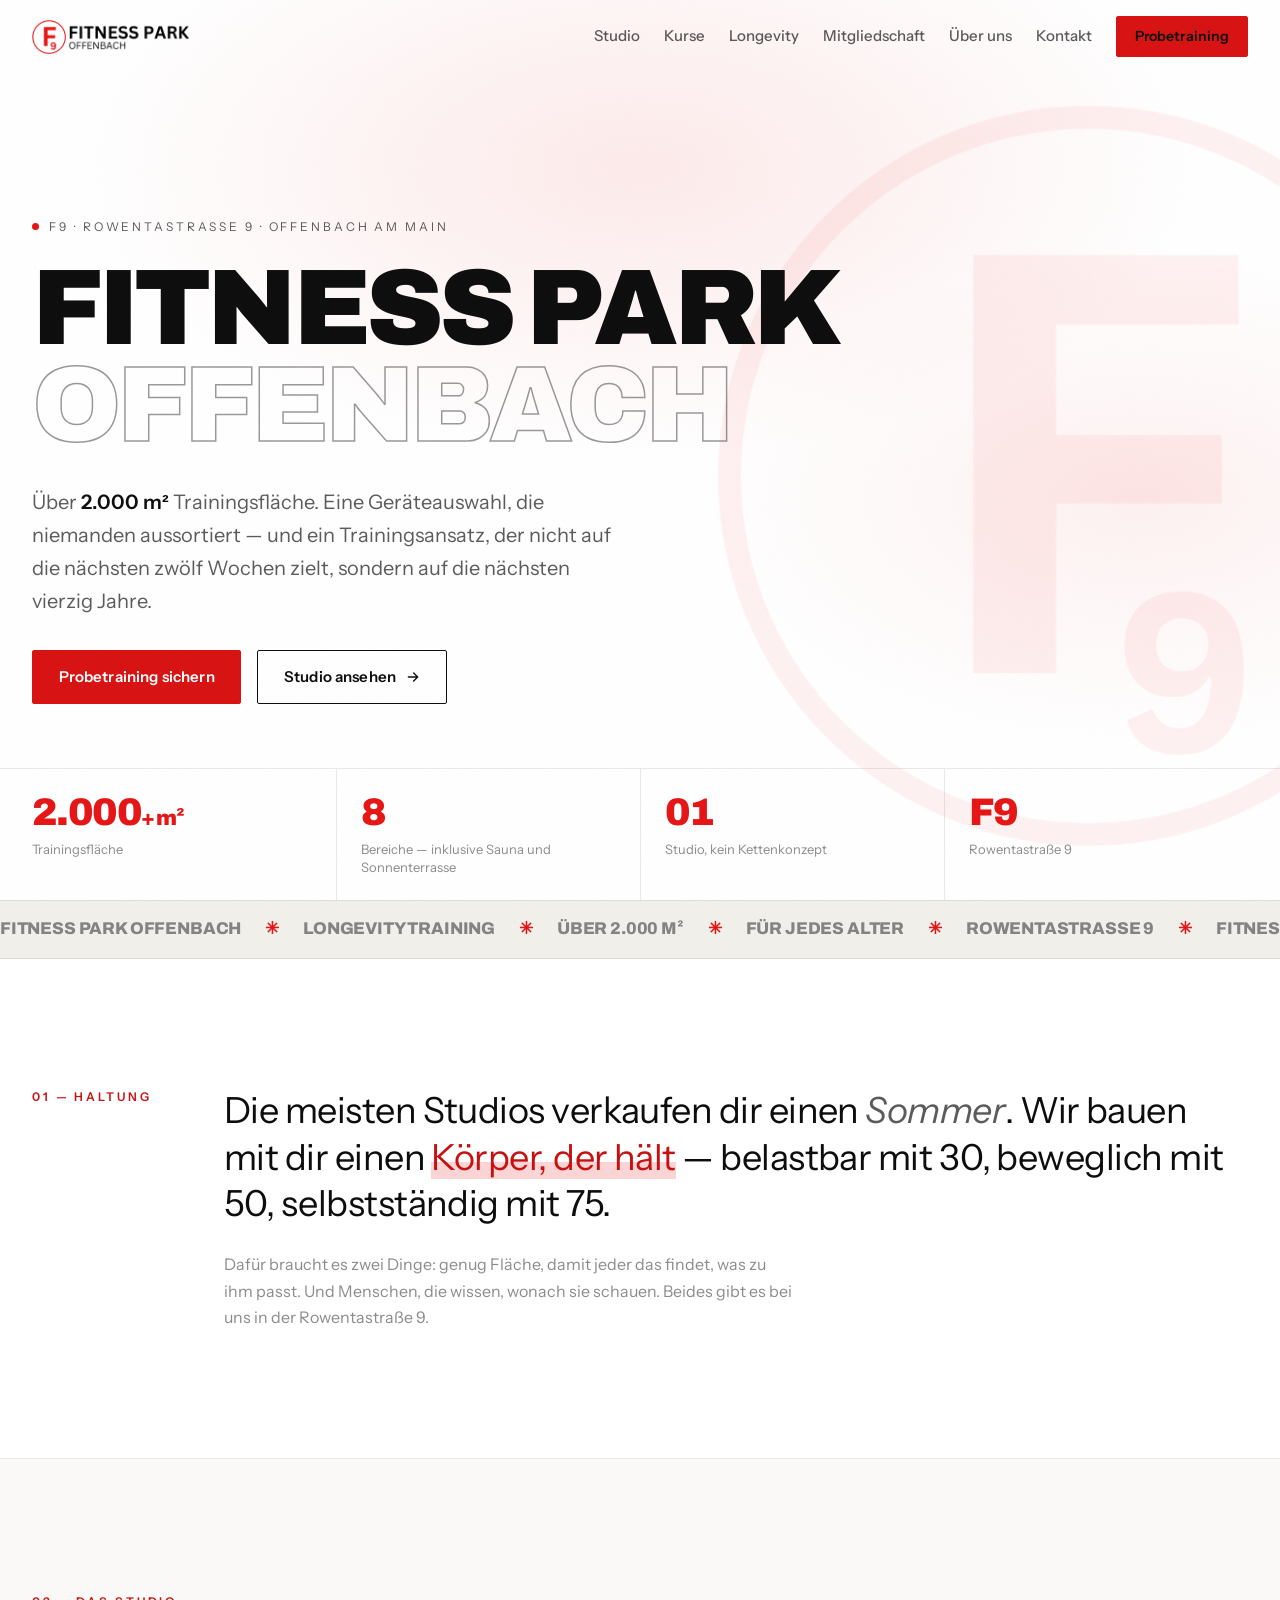
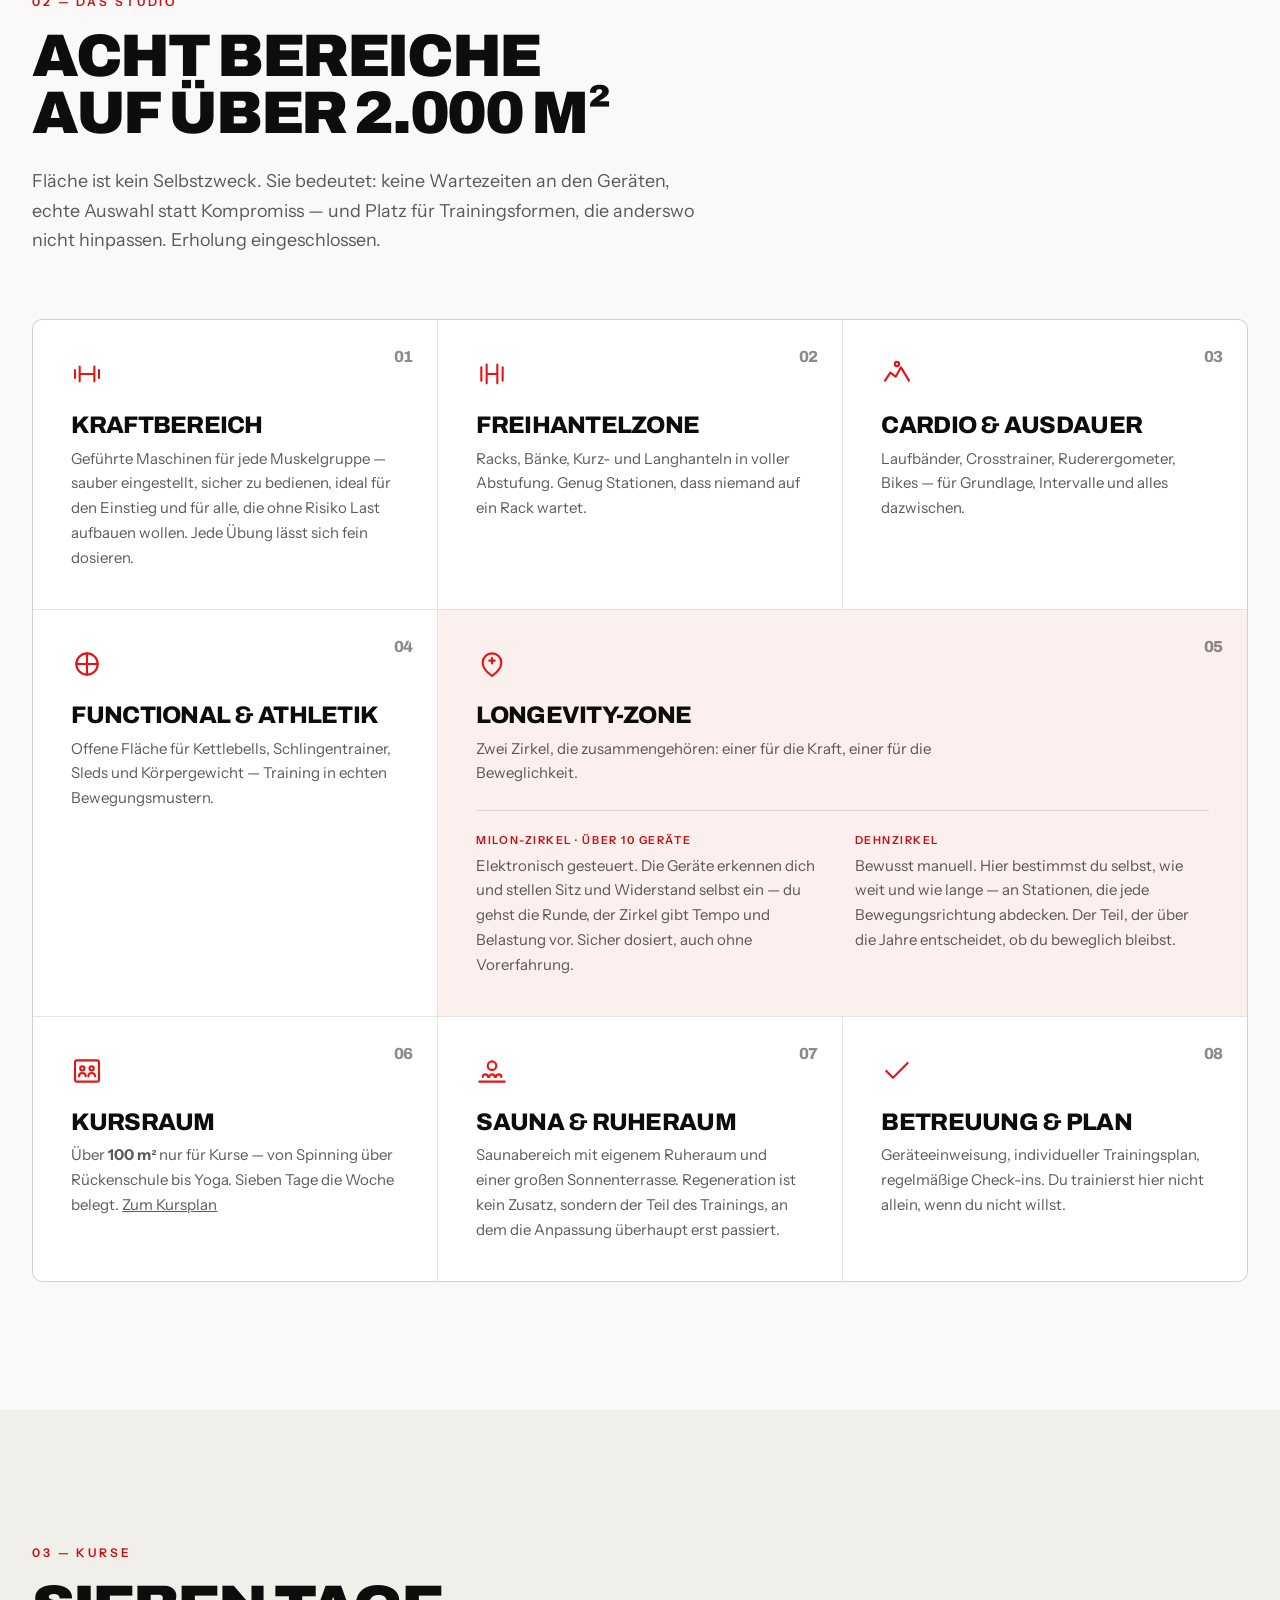
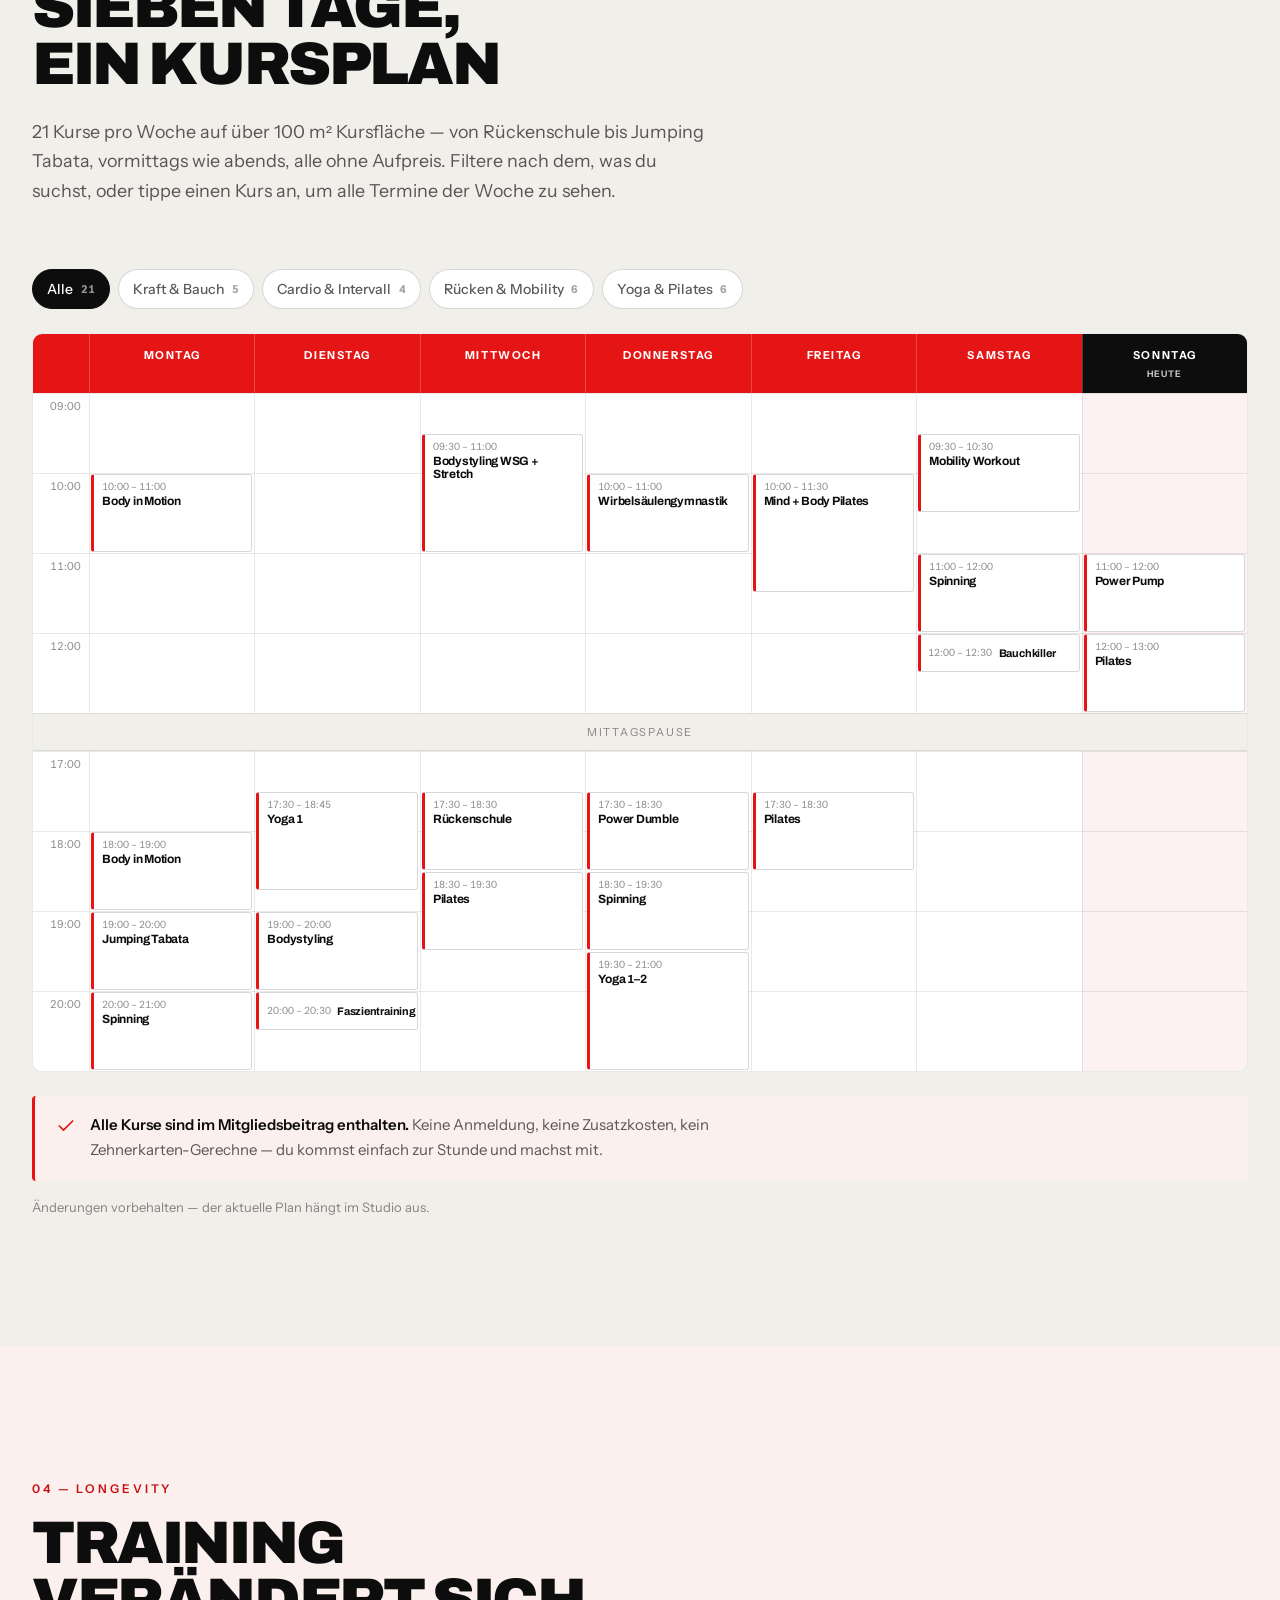
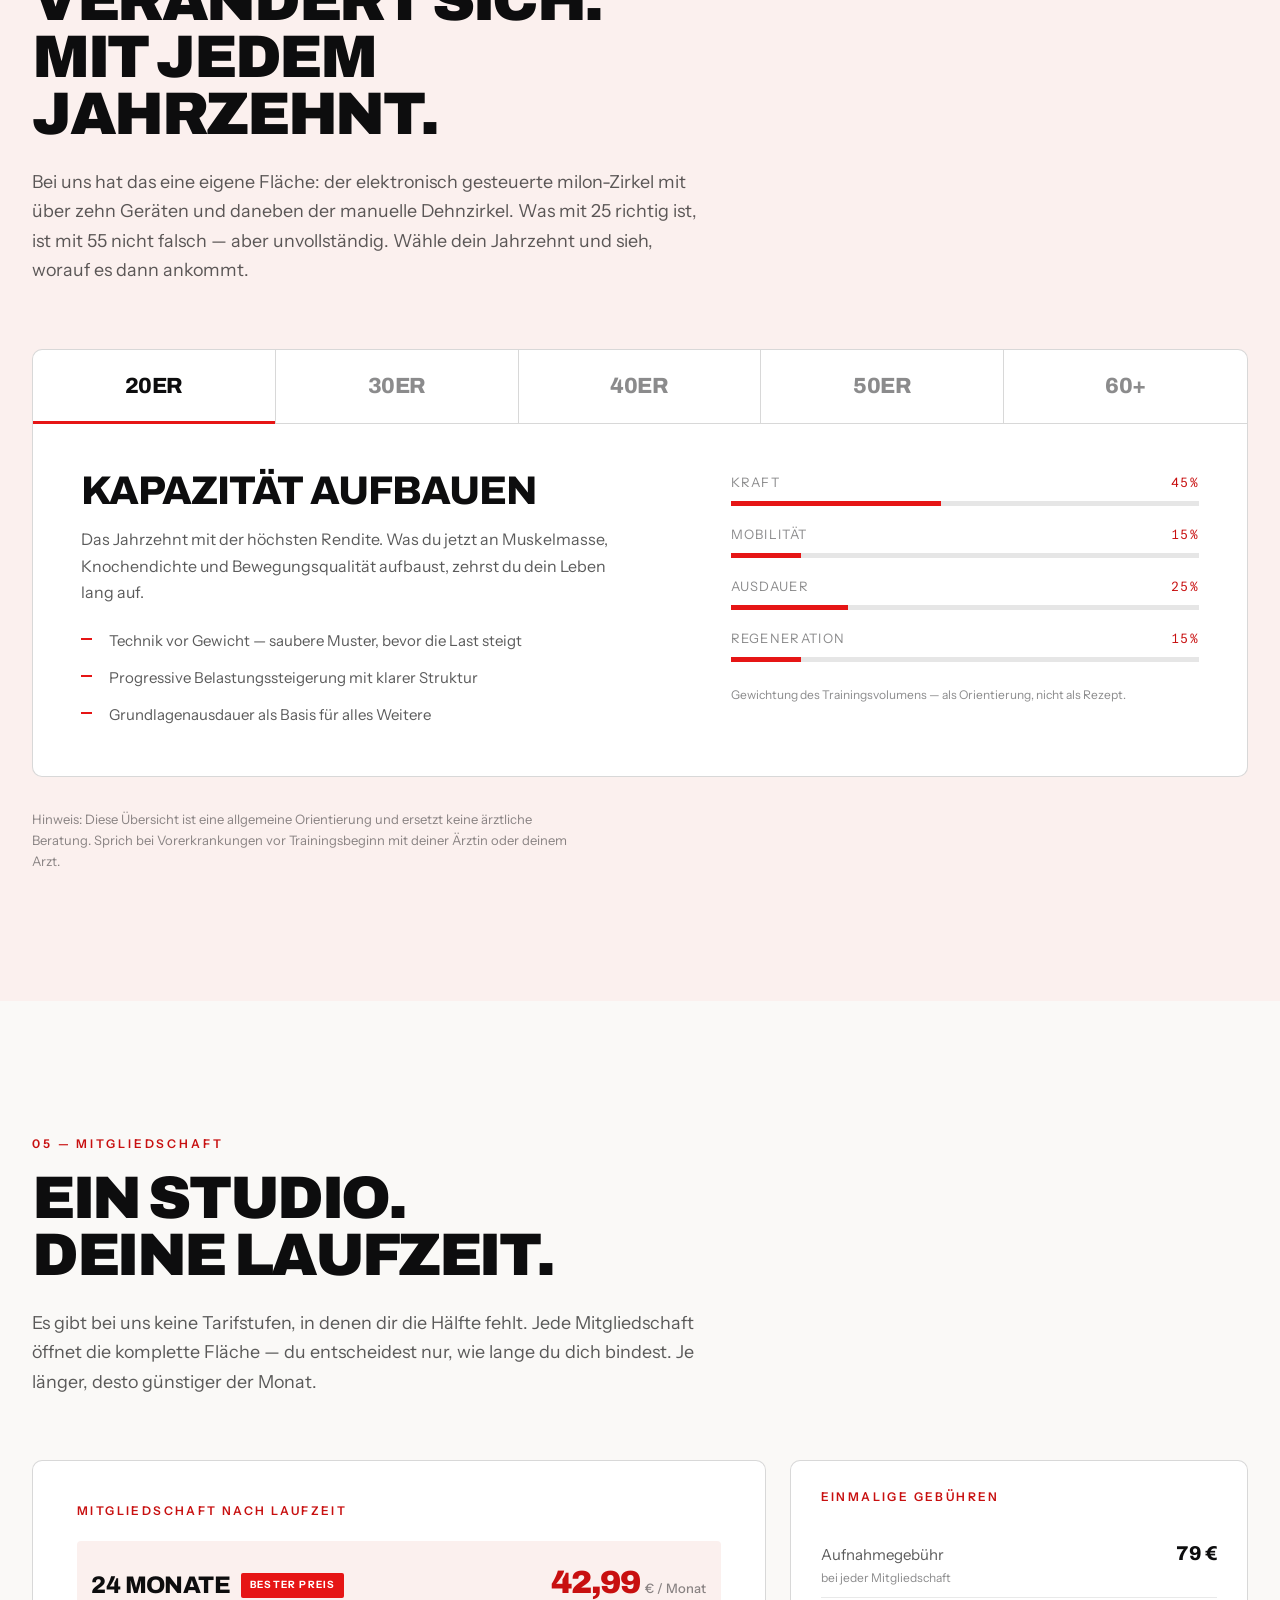
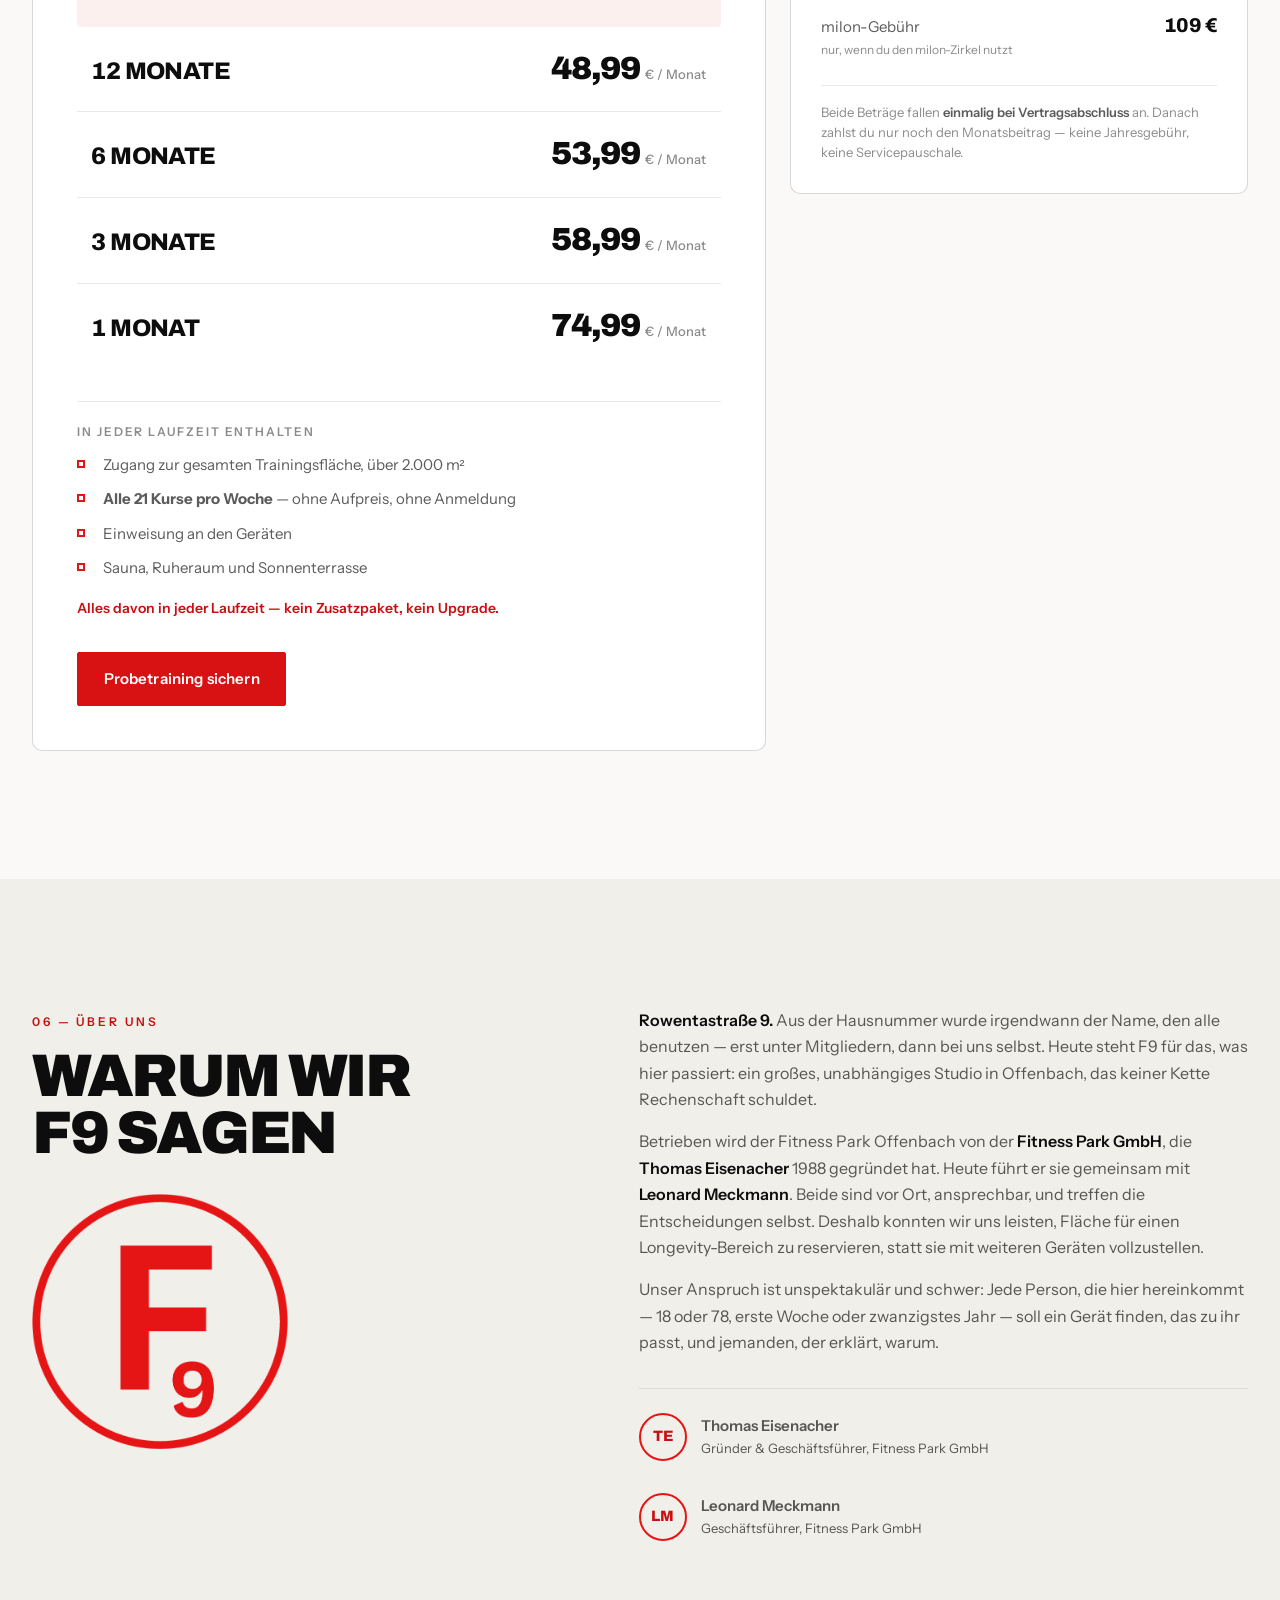
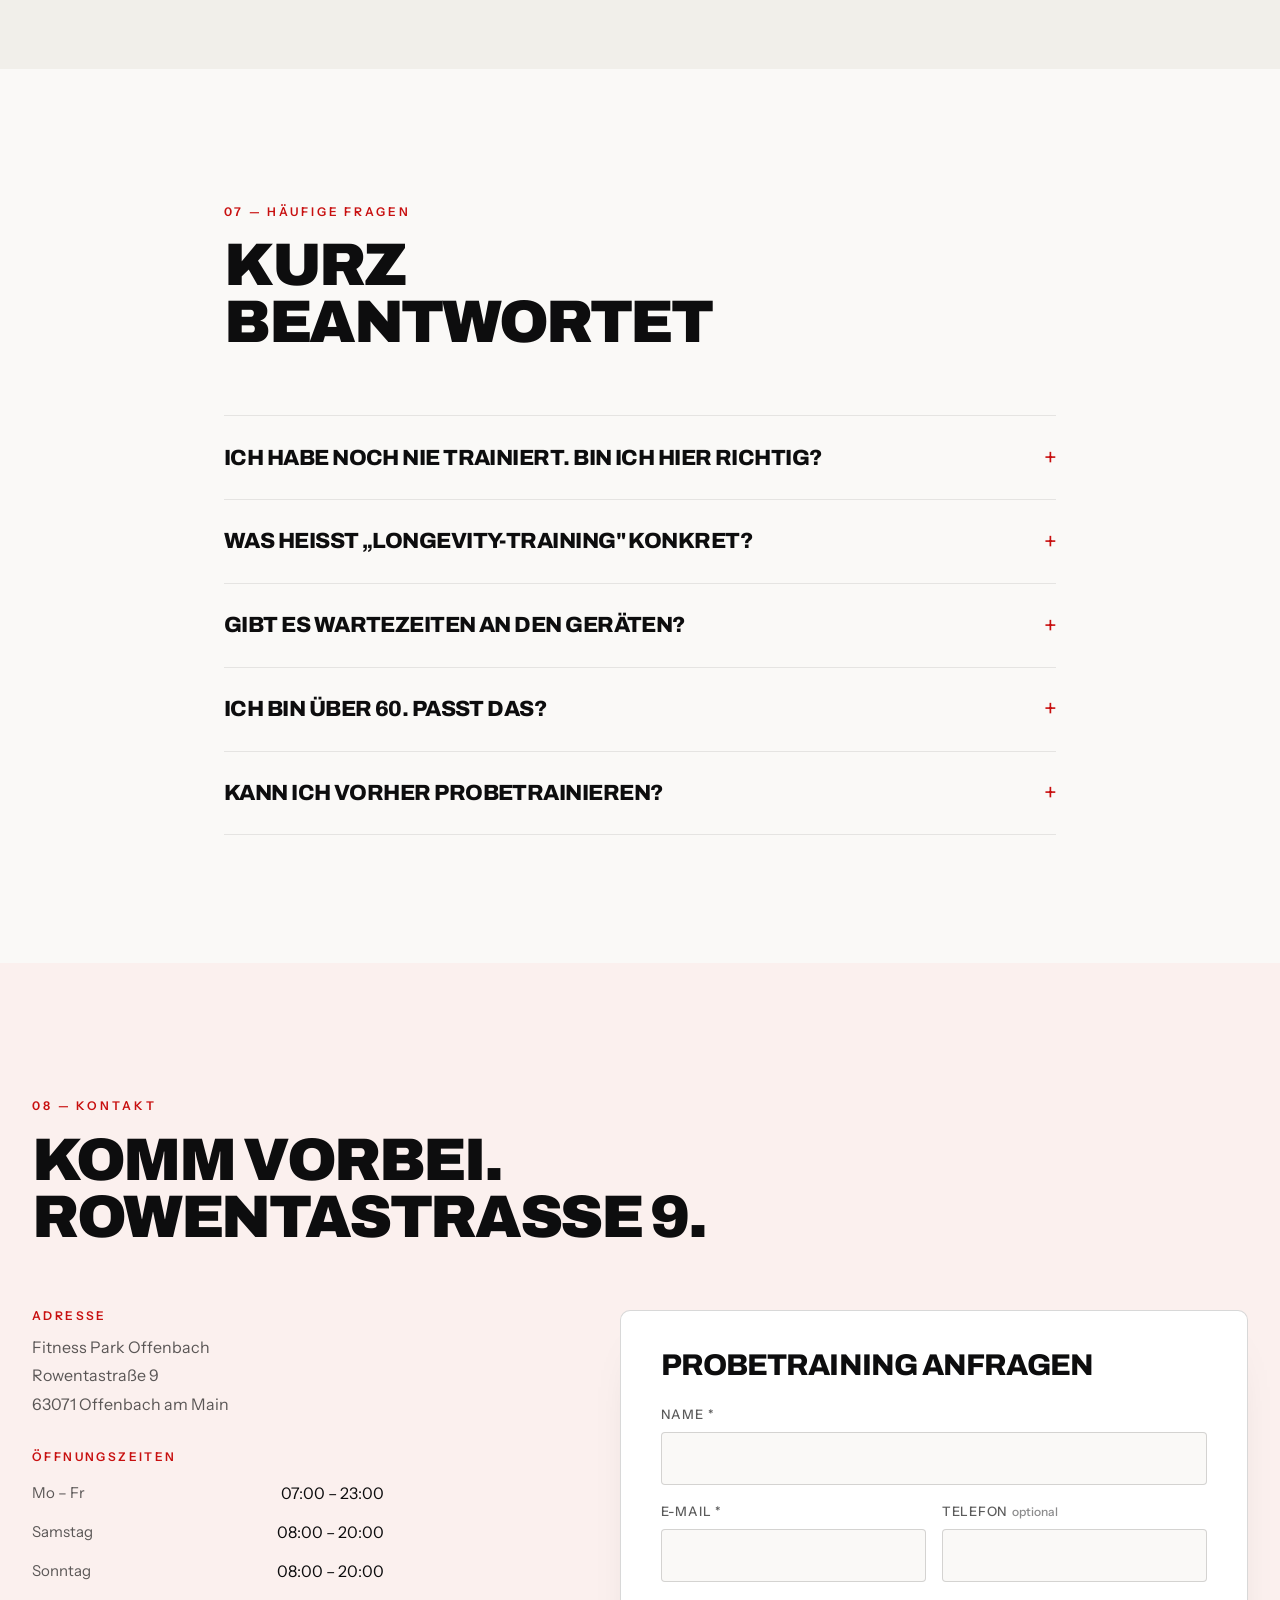
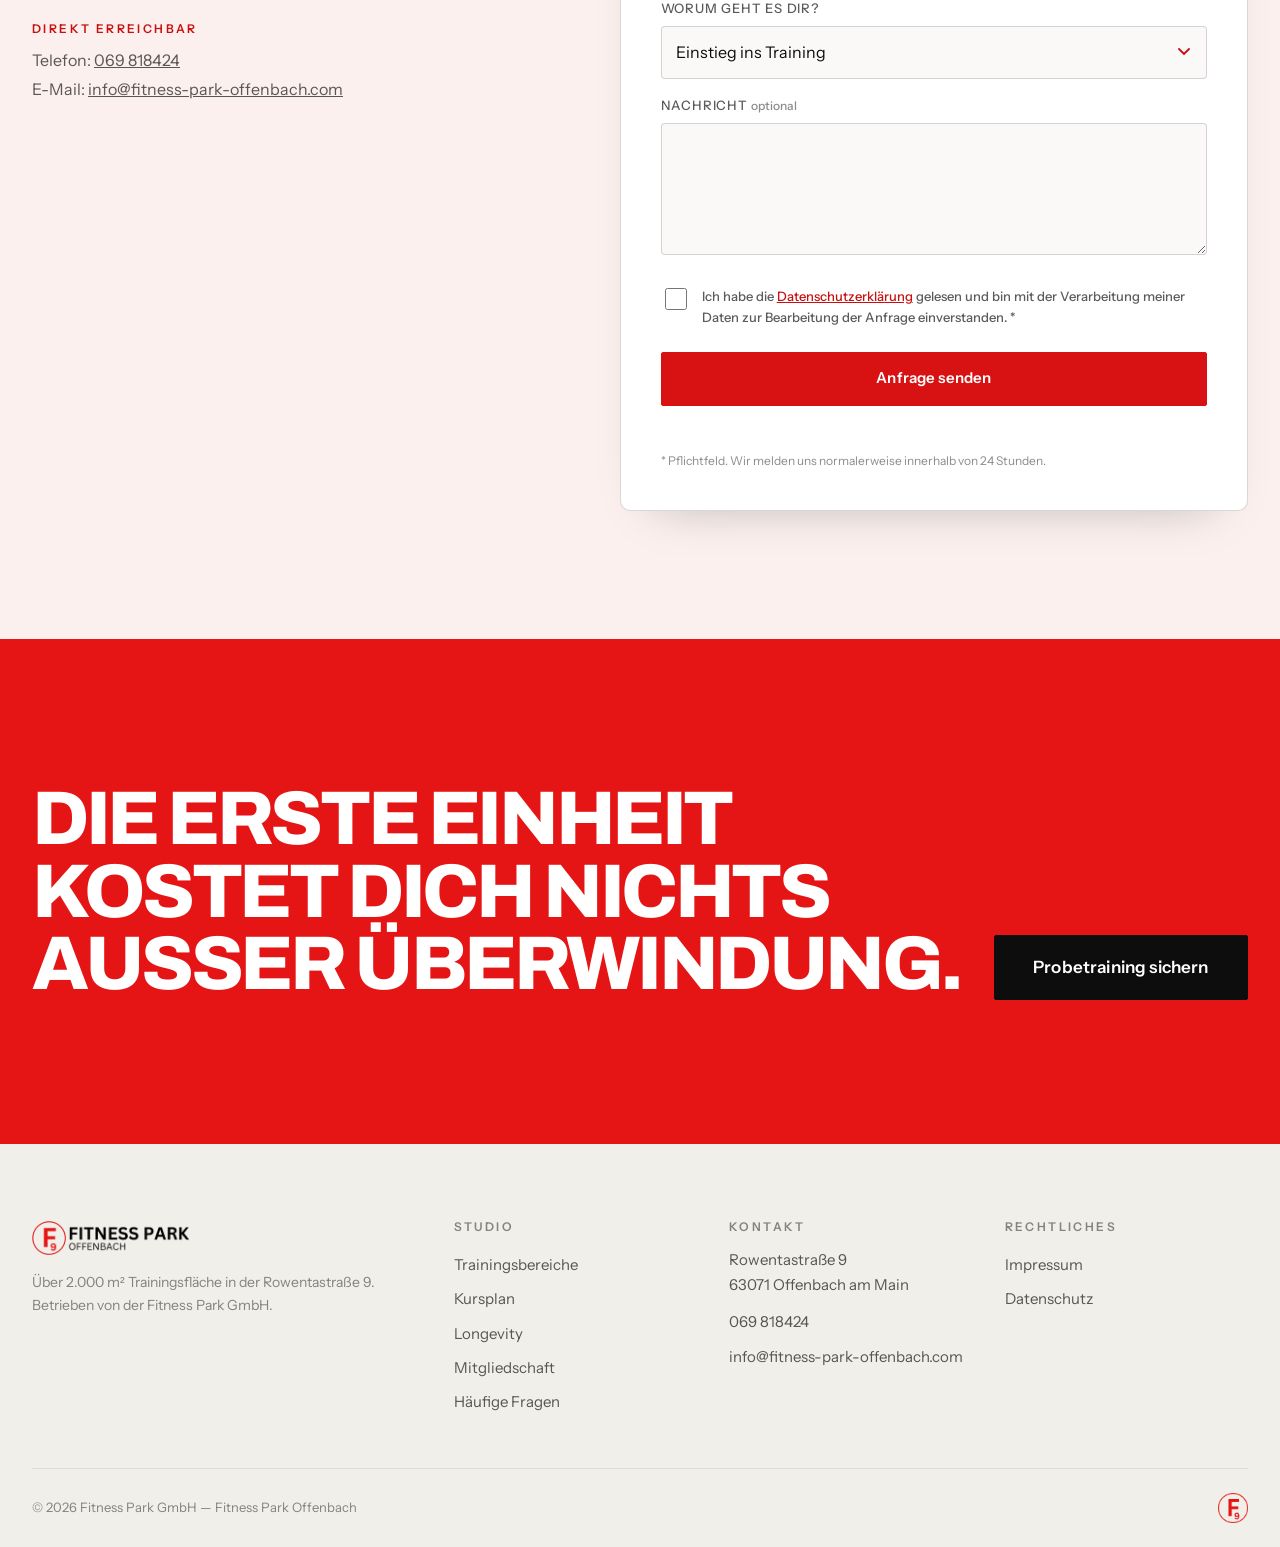
==== index.html @ 99f7d9b1 "Website Fitness Park Offenbach (F9) Statische Seite ohne Build-Schritt: Startseite, Impressum, Daten" ====
<!DOCTYPE html>
<html lang="de">
<head>
<meta charset="utf-8">
<meta name="viewport" content="width=device-width, initial-scale=1">
<title>Fitness Park Offenbach — F9 | Über 2.000 m² Trainingsfläche</title>
<meta name="description" content="Fitness Park Offenbach (F9) in der Rowentastraße 9: über 2.000 m² Trainingsfläche, riesige Geräteauswahl für jedes Alter und jedes Level. Fokus auf nachhaltiges Longevity-Training.">
<meta name="theme-color" content="#FAF9F7">

<meta property="og:type" content="website">
<meta property="og:locale" content="de_DE">
<meta property="og:title" content="Fitness Park Offenbach — F9">
<meta property="og:description" content="Über 2.000 m² Trainingsfläche in der Rowentastraße 9. Training, das dich die nächsten 40 Jahre trägt.">
<meta property="og:site_name" content="Fitness Park Offenbach">

<link rel="icon" type="image/png" sizes="32x32" href="assets/img/favicon-32.png">
<link rel="icon" type="image/png" sizes="512x512" href="assets/img/favicon-512.png">
<link rel="apple-touch-icon" href="assets/img/favicon-180.png">

<link rel="preconnect" href="https://fonts.googleapis.com">
<link rel="preconnect" href="https://fonts.gstatic.com" crossorigin>
<link href="https://fonts.googleapis.com/css2?family=Archivo:wght@500;600;700;800;900&family=Instrument+Sans:ital,wght@0,400;0,500;0,600;0,700;1,400&display=swap" rel="stylesheet">
<link rel="stylesheet" href="assets/css/styles.css">

<script type="application/ld+json">
{
  "@context": "https://schema.org",
  "@type": "ExerciseGym",
  "name": "Fitness Park Offenbach",
  "alternateName": "F9",
  "description": "Fitnessstudio mit über 2.000 m² Trainingsfläche in Offenbach. Riesige Geräteauswahl für jedes Alter und jedes Level, mit Fokus auf nachhaltiges Longevity-Training.",
  "address": {
    "@type": "PostalAddress",
    "streetAddress": "Rowentastraße 9",
    "postalCode": "63071",
    "addressLocality": "Offenbach am Main",
    "addressCountry": "DE"
  },
  "telephone": "+49 69 818424",
  "email": "info@fitness-park-offenbach.com",
  "openingHoursSpecification": [
    {
      "@type": "OpeningHoursSpecification",
      "dayOfWeek": ["Monday","Tuesday","Wednesday","Thursday","Friday"],
      "opens": "07:00",
      "closes": "23:00"
    },
    {
      "@type": "OpeningHoursSpecification",
      "dayOfWeek": ["Saturday","Sunday"],
      "opens": "08:00",
      "closes": "20:00"
    }
  ],
  "parentOrganization": {
    "@type": "Organization",
    "name": "Fitness Park GmbH",
    "foundingDate": "1988"
  }
}
</script>
</head>
<body>

<a class="skip-link" href="#main">Zum Inhalt springen</a>

<!-- ============ NAV ============ -->
<header class="nav" id="nav">
  <div class="nav__inner">
    <a class="brand" href="#top" aria-label="Fitness Park Offenbach — Startseite">
      <img src="assets/img/logo-lockup-light.png" alt="Fitness Park Offenbach" width="1296" height="280">
    </a>

    <nav class="nav__links" id="navLinks" aria-label="Hauptnavigation">
      <a href="#studio">Studio</a>
      <a href="#kurse">Kurse</a>
      <a href="#longevity">Longevity</a>
      <a href="#mitgliedschaft">Mitgliedschaft</a>
      <a href="#ueber-uns">Über uns</a>
      <a href="#kontakt">Kontakt</a>
      <a class="btn btn--sm btn--primary nav__cta" href="#kontakt">Probetraining</a>
    </nav>

    <button class="burger" id="burger" aria-label="Menü öffnen" aria-expanded="false" aria-controls="navLinks">
      <span></span><span></span>
    </button>
  </div>
</header>

<main id="main">

<!-- ============ HERO ============ -->
<section class="hero" id="top">
  <div class="hero__glow" aria-hidden="true"></div>
  <img class="hero__watermark" src="assets/img/logo-mark.png" alt="" aria-hidden="true" width="627" height="626">

  <div class="wrap hero__inner">
    <p class="hero__eyebrow reveal">
      <span class="dot" aria-hidden="true"></span>
      F9 · Rowentastraße 9 · Offenbach am Main
    </p>

    <h1 class="hero__title">
      <span class="reveal" style="--d:.05s">Fitness Park</span>
      <span class="reveal hero__title--out" style="--d:.12s">Offenbach</span>
    </h1>

    <p class="hero__lead reveal" style="--d:.28s">
      Über <strong>2.000 m²</strong> Trainingsfläche. Eine Geräteauswahl, die
      niemanden aussortiert — und ein Trainingsansatz, der nicht auf die nächsten
      zwölf Wochen zielt, sondern auf die nächsten vierzig Jahre.
    </p>

    <div class="hero__actions reveal" style="--d:.35s">
      <a class="btn btn--primary" href="#kontakt">Probetraining sichern</a>
      <a class="btn btn--ghost" href="#studio">
        Studio ansehen
        <svg width="16" height="16" viewBox="0 0 24 24" fill="none" stroke="currentColor" stroke-width="2" stroke-linecap="round" stroke-linejoin="round" aria-hidden="true"><path d="M5 12h14M13 6l6 6-6 6"/></svg>
      </a>
    </div>
  </div>

  <div class="hero__stats">
    <div class="wrap hero__stats-grid">
      <div class="stat reveal" style="--d:.42s">
        <span class="stat__num"><span data-count="2000">0</span><span class="stat__suf">+ m²</span></span>
        <span class="stat__label">Trainingsfläche</span>
      </div>
      <div class="stat reveal" style="--d:.48s">
        <span class="stat__num"><span data-count="8">0</span></span>
        <span class="stat__label">Bereiche — inklusive Sauna und Sonnenterrasse</span>
      </div>
      <div class="stat reveal" style="--d:.54s">
        <span class="stat__num">01</span>
        <span class="stat__label">Studio, kein Kettenkonzept</span>
      </div>
      <div class="stat reveal" style="--d:.60s">
        <span class="stat__num">F9</span>
        <span class="stat__label">Rowentastraße 9</span>
      </div>
    </div>
  </div>
</section>

<!-- ============ MARQUEE ============ -->
<div class="marquee" aria-hidden="true">
  <div class="marquee__track">
    <span>Fitness Park Offenbach</span><span class="marquee__sep">✳</span>
    <span>Longevity Training</span><span class="marquee__sep">✳</span>
    <span>Über 2.000 m²</span><span class="marquee__sep">✳</span>
    <span>Für jedes Alter</span><span class="marquee__sep">✳</span>
    <span>Rowentastraße 9</span><span class="marquee__sep">✳</span>
    <span>Fitness Park Offenbach</span><span class="marquee__sep">✳</span>
    <span>Longevity Training</span><span class="marquee__sep">✳</span>
    <span>Über 2.000 m²</span><span class="marquee__sep">✳</span>
    <span>Für jedes Alter</span><span class="marquee__sep">✳</span>
    <span>Rowentastraße 9</span><span class="marquee__sep">✳</span>
  </div>
</div>

<!-- ============ MANIFEST ============ -->
<section class="manifest">
  <div class="wrap manifest__grid">
    <p class="sec-label reveal">01 — Haltung</p>
    <div class="manifest__body">
      <h2 class="manifest__text reveal">
        Die meisten Studios verkaufen dir einen <em>Sommer</em>.
        Wir bauen mit dir einen <span class="hl">Körper, der hält</span> —
        belastbar mit 30, beweglich mit 50, selbstständig mit 75.
      </h2>
      <p class="manifest__note reveal" style="--d:.1s">
        Dafür braucht es zwei Dinge: genug Fläche, damit jeder das findet, was zu
        ihm passt. Und Menschen, die wissen, wonach sie schauen. Beides gibt es
        bei uns in der Rowentastraße 9.
      </p>
    </div>
  </div>
</section>

<!-- ============ STUDIO / BEREICHE ============ -->
<section class="section" id="studio">
  <div class="wrap">
    <header class="sec-head">
      <p class="sec-label reveal">02 — Das Studio</p>
      <h2 class="sec-title reveal" style="--d:.06s">Acht Bereiche<br>auf über 2.000&nbsp;m²</h2>
      <p class="sec-lead reveal" style="--d:.12s">
        Fläche ist kein Selbstzweck. Sie bedeutet: keine Wartezeiten an den
        Geräten, echte Auswahl statt Kompromiss — und Platz für Trainingsformen,
        die anderswo nicht hinpassen. Erholung eingeschlossen.
      </p>
    </header>

    <div class="bento">
      <article class="card reveal">
        <span class="card__num">01</span>
        <div class="card__icon" aria-hidden="true">
          <svg viewBox="0 0 24 24" fill="none" stroke="currentColor" stroke-width="1.6" stroke-linecap="round" stroke-linejoin="round"><path d="M6.5 6.5v11M17.5 6.5v11M3 9v6M21 9v6M6.5 12h11"/></svg>
        </div>
        <h3 class="card__title">Kraftbereich</h3>
        <p class="card__text">
          Geführte Maschinen für jede Muskelgruppe — sauber eingestellt, sicher
          zu bedienen, ideal für den Einstieg und für alle, die ohne Risiko
          Last aufbauen wollen. Jede Übung lässt sich fein dosieren.
        </p>
      </article>

      <article class="card reveal" style="--d:.06s">
        <span class="card__num">02</span>
        <div class="card__icon" aria-hidden="true">
          <svg viewBox="0 0 24 24" fill="none" stroke="currentColor" stroke-width="1.6" stroke-linecap="round" stroke-linejoin="round"><path d="M4 7v10M8 5v14M16 5v14M20 7v10M8 12h8"/></svg>
        </div>
        <h3 class="card__title">Freihantelzone</h3>
        <p class="card__text">
          Racks, Bänke, Kurz- und Langhanteln in voller Abstufung. Genug
          Stationen, dass niemand auf ein Rack wartet.
        </p>
      </article>

      <article class="card reveal" style="--d:.12s">
        <span class="card__num">03</span>
        <div class="card__icon" aria-hidden="true">
          <svg viewBox="0 0 24 24" fill="none" stroke="currentColor" stroke-width="1.6" stroke-linecap="round" stroke-linejoin="round"><path d="M3 17l4-6 4 3 4-7 6 10"/><circle cx="12" cy="4.5" r="1.6"/></svg>
        </div>
        <h3 class="card__title">Cardio &amp; Ausdauer</h3>
        <p class="card__text">
          Laufbänder, Crosstrainer, Ruderergometer, Bikes — für Grundlage,
          Intervalle und alles dazwischen.
        </p>
      </article>

      <article class="card reveal" style="--d:.06s">
        <span class="card__num">04</span>
        <div class="card__icon" aria-hidden="true">
          <svg viewBox="0 0 24 24" fill="none" stroke="currentColor" stroke-width="1.6" stroke-linecap="round" stroke-linejoin="round"><circle cx="12" cy="12" r="8"/><path d="M12 4v16M4 12h16"/></svg>
        </div>
        <h3 class="card__title">Functional &amp; Athletik</h3>
        <p class="card__text">
          Offene Fläche für Kettlebells, Schlingentrainer, Sleds und
          Körpergewicht — Training in echten Bewegungsmustern.
        </p>
      </article>

      <article class="card card--accent reveal" style="--d:.12s">
        <span class="card__num">05</span>
        <div class="card__icon" aria-hidden="true">
          <svg viewBox="0 0 24 24" fill="none" stroke="currentColor" stroke-width="1.6" stroke-linecap="round" stroke-linejoin="round"><path d="M12 21c-4-3-7-6.5-7-10a7 7 0 0114 0c0 3.5-3 7-7 10z"/><path d="M12 11.5v-4M10 9.5h4"/></svg>
        </div>
        <h3 class="card__title">Longevity-Zone</h3>
        <p class="card__text">
          Zwei Zirkel, die zusammengehören: einer für die Kraft, einer für die
          Beweglichkeit.
        </p>

        <div class="card__split">
          <div class="card__sub">
            <h4>milon-Zirkel · über 10 Geräte</h4>
            <p>
              Elektronisch gesteuert. Die Geräte erkennen dich und stellen
              Sitz und Widerstand selbst ein — du gehst die Runde, der Zirkel
              gibt Tempo und Belastung vor. Sicher dosiert, auch ohne
              Vorerfahrung.
            </p>
          </div>
          <div class="card__sub">
            <h4>Dehnzirkel</h4>
            <p>
              Bewusst manuell. Hier bestimmst du selbst, wie weit und wie lange
              — an Stationen, die jede Bewegungsrichtung abdecken. Der Teil, der
              über die Jahre entscheidet, ob du beweglich bleibst.
            </p>
          </div>
        </div>
      </article>

      <article class="card reveal" style="--d:.18s">
        <span class="card__num">06</span>
        <div class="card__icon" aria-hidden="true">
          <svg viewBox="0 0 24 24" fill="none" stroke="currentColor" stroke-width="1.6" stroke-linecap="round" stroke-linejoin="round"><rect x="3" y="4" width="18" height="16" rx="1.5"/><circle cx="8.5" cy="10" r="1.6"/><circle cx="15.5" cy="10" r="1.6"/><path d="M6 16c0-1.5 1.1-2.5 2.5-2.5S11 14.5 11 16M13 16c0-1.5 1.1-2.5 2.5-2.5S18 14.5 18 16"/></svg>
        </div>
        <h3 class="card__title">Kursraum</h3>
        <p class="card__text">
          Über <strong>100 m²</strong> nur für Kurse — von Spinning über
          Rückenschule bis Yoga. Sieben Tage die Woche belegt.
          <a href="#kurse">Zum Kursplan</a>
        </p>
      </article>

      <article class="card reveal" style="--d:.24s">
        <span class="card__num">07</span>
        <div class="card__icon" aria-hidden="true">
          <svg viewBox="0 0 24 24" fill="none" stroke="currentColor" stroke-width="1.6" stroke-linecap="round" stroke-linejoin="round"><circle cx="12" cy="8" r="3.2"/><path d="M2.5 20h19M5 16.5c0-1.2 1-2 2-2s2 .8 2 2M15 16.5c0-1.2 1-2 2-2s2 .8 2 2M10 16.5c0-1.2 1-2 2-2s2 .8 2 2"/></svg>
        </div>
        <h3 class="card__title">Sauna &amp; Ruheraum</h3>
        <p class="card__text">
          Saunabereich mit eigenem Ruheraum und einer großen Sonnenterrasse.
          Regeneration ist kein Zusatz, sondern der Teil des Trainings, an dem
          die Anpassung überhaupt erst passiert.
        </p>
      </article>

      <article class="card reveal" style="--d:.24s">
        <span class="card__num">08</span>
        <div class="card__icon" aria-hidden="true">
          <svg viewBox="0 0 24 24" fill="none" stroke="currentColor" stroke-width="1.6" stroke-linecap="round" stroke-linejoin="round"><path d="M20 6L9 17l-5-5"/></svg>
        </div>
        <h3 class="card__title">Betreuung &amp; Plan</h3>
        <p class="card__text">
          Geräteeinweisung, individueller Trainingsplan, regelmäßige Check-ins.
          Du trainierst hier nicht allein, wenn du nicht willst.
        </p>
      </article>
    </div>
  </div>
</section>

<!-- ============ KURSE ============ -->
<section class="section section--dark" id="kurse">
  <div class="wrap">
    <header class="sec-head">
      <p class="sec-label reveal">03 — Kurse</p>
      <h2 class="sec-title reveal" style="--d:.06s">Sieben Tage,<br>ein Kursplan</h2>
      <p class="sec-lead reveal" style="--d:.12s">
        21 Kurse pro Woche auf über 100&nbsp;m² Kursfläche — von Rückenschule bis
        Jumping Tabata, vormittags wie abends, alle ohne Aufpreis. Filtere nach
        dem, was du suchst, oder tippe einen Kurs an, um alle Termine der Woche
        zu sehen.
      </p>
    </header>

    <div class="kursplan reveal" style="--d:.18s" id="kursplan">
      <div class="kursplan__bar">
        <div class="chips" role="group" aria-label="Kurse filtern">
          <button class="chip is-on" data-cat="all" aria-pressed="true">Alle <span class="chip__n">21</span></button>
          <button class="chip" data-cat="kraft" aria-pressed="false">Kraft &amp; Bauch <span class="chip__n">5</span></button>
          <button class="chip" data-cat="cardio" aria-pressed="false">Cardio &amp; Intervall <span class="chip__n">4</span></button>
          <button class="chip" data-cat="ruecken" aria-pressed="false">Rücken &amp; Mobility <span class="chip__n">6</span></button>
          <button class="chip" data-cat="yoga" aria-pressed="false">Yoga &amp; Pilates <span class="chip__n">6</span></button>
        </div>
        <p class="kursplan__status" id="kursStatus" role="status" aria-live="polite"></p>
      </div>

      <!-- Zeitraster: wird per JS aus der Liste unten aufgebaut -->
      <div class="cal" id="cal" hidden></div>

      <!-- Datenquelle und Fallback ohne JavaScript -->
      <div class="schedule" id="scheduleList">
        <div class="day" data-day="1">
          <h3 class="day__name">Montag</h3>
          <ul class="day__list">
            <li class="course" data-start="10:00" data-end="11:00" data-cat="ruecken"><span class="course__time">10:00 – 11:00</span><span class="course__name">Body in Motion</span></li>
            <li class="course" data-start="18:00" data-end="19:00" data-cat="ruecken"><span class="course__time">18:00 – 19:00</span><span class="course__name">Body in Motion</span></li>
            <li class="course" data-start="19:00" data-end="20:00" data-cat="cardio"><span class="course__time">19:00 – 20:00</span><span class="course__name">Jumping Tabata</span></li>
            <li class="course" data-start="20:00" data-end="21:00" data-cat="cardio"><span class="course__time">20:00 – 21:00</span><span class="course__name">Spinning</span></li>
          </ul>
        </div>

        <div class="day" data-day="2">
          <h3 class="day__name">Dienstag</h3>
          <ul class="day__list">
            <li class="course" data-start="17:30" data-end="18:45" data-cat="yoga"><span class="course__time">17:30 – 18:45</span><span class="course__name">Yoga 1</span></li>
            <li class="course" data-start="19:00" data-end="20:00" data-cat="kraft"><span class="course__time">19:00 – 20:00</span><span class="course__name">Bodystyling</span></li>
            <li class="course" data-start="20:00" data-end="20:30" data-cat="ruecken"><span class="course__time">20:00 – 20:30</span><span class="course__name">Faszientraining</span></li>
          </ul>
        </div>

        <div class="day" data-day="3">
          <h3 class="day__name">Mittwoch</h3>
          <ul class="day__list">
            <li class="course" data-start="09:30" data-end="11:00" data-cat="kraft"><span class="course__time">09:30 – 11:00</span><span class="course__name">Bodystyling WSG + Stretch</span></li>
            <li class="course" data-start="17:30" data-end="18:30" data-cat="ruecken"><span class="course__time">17:30 – 18:30</span><span class="course__name">Rückenschule</span></li>
            <li class="course" data-start="18:30" data-end="19:30" data-cat="yoga"><span class="course__time">18:30 – 19:30</span><span class="course__name">Pilates</span></li>
          </ul>
        </div>

        <div class="day" data-day="4">
          <h3 class="day__name">Donnerstag</h3>
          <ul class="day__list">
            <li class="course" data-start="10:00" data-end="11:00" data-cat="ruecken"><span class="course__time">10:00 – 11:00</span><span class="course__name">Wirbelsäulen&shy;gymnastik</span></li>
            <li class="course" data-start="17:30" data-end="18:30" data-cat="kraft"><span class="course__time">17:30 – 18:30</span><span class="course__name">Power Dumble</span></li>
            <li class="course" data-start="18:30" data-end="19:30" data-cat="cardio"><span class="course__time">18:30 – 19:30</span><span class="course__name">Spinning</span></li>
            <li class="course" data-start="19:30" data-end="21:00" data-cat="yoga"><span class="course__time">19:30 – 21:00</span><span class="course__name">Yoga 1–2</span></li>
          </ul>
        </div>

        <div class="day" data-day="5">
          <h3 class="day__name">Freitag</h3>
          <ul class="day__list">
            <li class="course" data-start="10:00" data-end="11:30" data-cat="yoga"><span class="course__time">10:00 – 11:30</span><span class="course__name">Mind + Body Pilates</span></li>
            <li class="course" data-start="17:30" data-end="18:30" data-cat="yoga"><span class="course__time">17:30 – 18:30</span><span class="course__name">Pilates</span></li>
          </ul>
        </div>

        <div class="day" data-day="6">
          <h3 class="day__name">Samstag</h3>
          <ul class="day__list">
            <li class="course" data-start="09:30" data-end="10:30" data-cat="ruecken"><span class="course__time">09:30 – 10:30</span><span class="course__name">Mobility Workout</span></li>
            <li class="course" data-start="11:00" data-end="12:00" data-cat="cardio"><span class="course__time">11:00 – 12:00</span><span class="course__name">Spinning</span></li>
            <li class="course" data-start="12:00" data-end="12:30" data-cat="kraft"><span class="course__time">12:00 – 12:30</span><span class="course__name">Bauchkiller</span></li>
          </ul>
        </div>

        <div class="day" data-day="0">
          <h3 class="day__name">Sonntag</h3>
          <ul class="day__list">
            <li class="course" data-start="11:00" data-end="12:00" data-cat="kraft"><span class="course__time">11:00 – 12:00</span><span class="course__name">Power Pump</span></li>
            <li class="course" data-start="12:00" data-end="13:00" data-cat="yoga"><span class="course__time">12:00 – 13:00</span><span class="course__name">Pilates</span></li>
          </ul>
        </div>
      </div>
    </div>

    <div class="kurs-fakt reveal">
      <svg viewBox="0 0 24 24" fill="none" stroke="currentColor" stroke-width="2" stroke-linecap="round" stroke-linejoin="round" aria-hidden="true"><path d="M20 6L9 17l-5-5"/></svg>
      <p>
        <strong>Alle Kurse sind im Mitgliedsbeitrag enthalten.</strong>
        Keine Anmeldung, keine Zusatzkosten, kein Zehnerkarten-Gerechne —
        du kommst einfach zur Stunde und machst mit.
      </p>
    </div>

    <p class="schedule__note reveal">
      Änderungen vorbehalten — der aktuelle Plan hängt im Studio aus.
    </p>
  </div>
</section>

<!-- ============ LONGEVITY ============ -->
<section class="section section--deep" id="longevity">
  <div class="wrap">
    <header class="sec-head">
      <p class="sec-label reveal">04 — Longevity</p>
      <h2 class="sec-title reveal" style="--d:.06s">Training verändert sich.<br>Mit jedem Jahrzehnt.</h2>
      <p class="sec-lead reveal" style="--d:.12s">
        Bei uns hat das eine eigene Fläche: der elektronisch gesteuerte
        milon-Zirkel mit über zehn Geräten und daneben der manuelle Dehnzirkel.
        Was mit 25 richtig ist, ist mit 55 nicht falsch —
        aber unvollständig. Wähle dein Jahrzehnt und sieh, worauf es dann
        ankommt.
      </p>
    </header>

    <div class="decades reveal" style="--d:.18s">
      <div class="decades__tabs" role="tablist" aria-label="Trainingsfokus nach Lebensjahrzehnt">
        <button class="decade-tab is-active" role="tab" id="tab-20" aria-selected="true" aria-controls="panel-decade" data-decade="20">20er</button>
        <button class="decade-tab" role="tab" id="tab-30" aria-selected="false" aria-controls="panel-decade" data-decade="30" tabindex="-1">30er</button>
        <button class="decade-tab" role="tab" id="tab-40" aria-selected="false" aria-controls="panel-decade" data-decade="40" tabindex="-1">40er</button>
        <button class="decade-tab" role="tab" id="tab-50" aria-selected="false" aria-controls="panel-decade" data-decade="50" tabindex="-1">50er</button>
        <button class="decade-tab" role="tab" id="tab-60" aria-selected="false" aria-controls="panel-decade" data-decade="60" tabindex="-1">60+</button>
      </div>

      <div class="decades__panel" id="panel-decade" role="tabpanel" aria-labelledby="tab-20" tabindex="0">
        <div class="decades__copy">
          <h3 class="decades__title" id="decTitle">Kapazität aufbauen</h3>
          <p class="decades__lead" id="decLead">—</p>
          <ul class="decades__list" id="decList"></ul>
        </div>

        <div class="decades__bars" aria-hidden="true">
          <div class="bar" data-key="kraft">
            <div class="bar__head"><span>Kraft</span><span class="bar__val">0%</span></div>
            <div class="bar__track"><div class="bar__fill"></div></div>
          </div>
          <div class="bar" data-key="mobilitaet">
            <div class="bar__head"><span>Mobilität</span><span class="bar__val">0%</span></div>
            <div class="bar__track"><div class="bar__fill"></div></div>
          </div>
          <div class="bar" data-key="ausdauer">
            <div class="bar__head"><span>Ausdauer</span><span class="bar__val">0%</span></div>
            <div class="bar__track"><div class="bar__fill"></div></div>
          </div>
          <div class="bar" data-key="regeneration">
            <div class="bar__head"><span>Regeneration</span><span class="bar__val">0%</span></div>
            <div class="bar__track"><div class="bar__fill"></div></div>
          </div>
          <p class="bars__note">Gewichtung des Trainingsvolumens — als Orientierung, nicht als Rezept.</p>
        </div>
      </div>
    </div>

    <p class="disclaimer reveal">
      Hinweis: Diese Übersicht ist eine allgemeine Orientierung und ersetzt keine
      ärztliche Beratung. Sprich bei Vorerkrankungen vor Trainingsbeginn mit
      deiner Ärztin oder deinem Arzt.
    </p>
  </div>
</section>

<!-- ============ MITGLIEDSCHAFT ============ -->
<section class="section" id="mitgliedschaft">
  <div class="wrap">
    <header class="sec-head">
      <p class="sec-label reveal">05 — Mitgliedschaft</p>
      <h2 class="sec-title reveal" style="--d:.06s">Ein Studio.<br>Deine Laufzeit.</h2>
      <p class="sec-lead reveal" style="--d:.12s">
        Es gibt bei uns keine Tarifstufen, in denen dir die Hälfte fehlt. Jede
        Mitgliedschaft öffnet die komplette Fläche — du entscheidest nur, wie
        lange du dich bindest. Je länger, desto günstiger der Monat.
      </p>
    </header>

    <div class="pricing">
      <div class="pricing__main reveal">
        <h3 class="pricing__label">Mitgliedschaft nach Laufzeit</h3>

        <ul class="rates">
          <li class="rate rate--best">
            <span class="rate__term">24 Monate <span class="rate__badge">Bester Preis</span></span>
            <span class="rate__price">42,99&nbsp;<em>€ / Monat</em></span>
          </li>
          <li class="rate">
            <span class="rate__term">12 Monate</span>
            <span class="rate__price">48,99&nbsp;<em>€ / Monat</em></span>
          </li>
          <li class="rate">
            <span class="rate__term">6 Monate</span>
            <span class="rate__price">53,99&nbsp;<em>€ / Monat</em></span>
          </li>
          <li class="rate">
            <span class="rate__term">3 Monate</span>
            <span class="rate__price">58,99&nbsp;<em>€ / Monat</em></span>
          </li>
          <li class="rate">
            <span class="rate__term">1 Monat</span>
            <span class="rate__price">74,99&nbsp;<em>€ / Monat</em></span>
          </li>
        </ul>

        <div class="included">
          <h4 class="included__title">In jeder Laufzeit enthalten</h4>
          <ul class="included__list">
            <li>Zugang zur gesamten Trainingsfläche, über 2.000&nbsp;m²</li>
            <li><strong>Alle 21 Kurse pro Woche</strong> — ohne Aufpreis, ohne Anmeldung</li>
            <li>Einweisung an den Geräten</li>
            <li>Sauna, Ruheraum und Sonnenterrasse</li>
          </ul>
          <p class="included__all">
            Alles davon in jeder Laufzeit — kein Zusatzpaket, kein Upgrade.
          </p>
        </div>

        <a class="btn btn--primary" href="#kontakt">Probetraining sichern</a>
      </div>

      <aside class="pricing__side">
        <div class="side-box reveal" style="--d:.08s">
          <h3 class="side-box__title">Einmalige Gebühren</h3>
          <div class="side-row">
            <span class="side-row__label">
              Aufnahmegebühr
              <small>bei jeder Mitgliedschaft</small>
            </span>
            <span class="side-row__val">79&nbsp;€</span>
          </div>
          <div class="side-row">
            <span class="side-row__label">
              milon-Gebühr
              <small>nur, wenn du den milon-Zirkel nutzt</small>
            </span>
            <span class="side-row__val">109&nbsp;€</span>
          </div>
          <p class="side-box__note">
            Beide Beträge fallen <strong>einmalig bei Vertragsabschluss</strong>
            an. Danach zahlst du nur noch den Monatsbeitrag — keine
            Jahresgebühr, keine Servicepauschale.
          </p>
        </div>
      </aside>
    </div>
  </div>
</section>

<!-- ============ ÜBER UNS ============ -->
<section class="section section--dark" id="ueber-uns">
  <div class="wrap about">
    <div class="about__left">
      <p class="sec-label reveal">06 — Über uns</p>
      <h2 class="sec-title reveal" style="--d:.06s">Warum wir<br>F9 sagen</h2>
      <img class="about__mark reveal" style="--d:.12s" src="assets/img/logo-mark.png" alt="" aria-hidden="true" width="627" height="626">
    </div>

    <div class="about__right">
      <p class="reveal">
        <strong>Rowentastraße 9.</strong> Aus der Hausnummer wurde irgendwann der
        Name, den alle benutzen — erst unter Mitgliedern, dann bei uns selbst.
        Heute steht F9 für das, was hier passiert: ein großes, unabhängiges
        Studio in Offenbach, das keiner Kette Rechenschaft schuldet.
      </p>
      <p class="reveal" style="--d:.06s">
        Betrieben wird der Fitness Park Offenbach von der
        <strong>Fitness Park GmbH</strong>, die
        <strong>Thomas Eisenacher</strong> 1988 gegründet hat. Heute führt er sie
        gemeinsam mit <strong>Leonard Meckmann</strong>. Beide sind vor Ort,
        ansprechbar, und treffen die Entscheidungen selbst. Deshalb konnten wir
        uns leisten, Fläche für einen Longevity-Bereich zu reservieren, statt sie
        mit weiteren Geräten vollzustellen.
      </p>
      <p class="reveal" style="--d:.12s">
        Unser Anspruch ist unspektakulär und schwer: Jede Person, die hier
        hereinkommt — 18 oder 78, erste Woche oder zwanzigstes Jahr — soll ein
        Gerät finden, das zu ihr passt, und jemanden, der erklärt, warum.
      </p>

      <div class="owners reveal" style="--d:.18s">
        <div class="owner">
          <span class="owner__initials" aria-hidden="true">TE</span>
          <div>
            <p class="owner__name">Thomas Eisenacher</p>
            <p class="owner__role">Gründer &amp; Geschäftsführer, Fitness Park GmbH</p>
          </div>
        </div>
        <div class="owner">
          <span class="owner__initials" aria-hidden="true">LM</span>
          <div>
            <p class="owner__name">Leonard Meckmann</p>
            <p class="owner__role">Geschäftsführer, Fitness Park GmbH</p>
          </div>
        </div>
      </div>
    </div>
  </div>
</section>

<!-- ============ FAQ ============ -->
<section class="section" id="faq">
  <div class="wrap faq-wrap">
    <header class="sec-head sec-head--narrow">
      <p class="sec-label reveal">07 — Häufige Fragen</p>
      <h2 class="sec-title reveal" style="--d:.06s">Kurz beantwortet</h2>
    </header>

    <div class="faq reveal" style="--d:.12s">
      <details class="faq__item">
        <summary>Ich habe noch nie trainiert. Bin ich hier richtig?</summary>
        <div class="faq__body">
          <p>Ja — dafür ist die Fläche da. Du bekommst eine Einweisung an den
          Geräten und einen Plan, der bei deinem aktuellen Stand anfängt, nicht
          bei irgendeinem Ideal. Der geführte Kraftbereich ist genau für den
          Einstieg gebaut.</p>
        </div>
      </details>

      <details class="faq__item">
        <summary>Was heißt „Longevity-Training" konkret?</summary>
        <div class="faq__body">
          <p>Training, das sich an dem misst, was du in zwanzig Jahren noch kannst:
          Kraft erhalten, Beweglichkeit sichern, Gleichgewicht und Belastbarkeit
          trainieren, Regeneration ernst nehmen. Weniger Maximalgewicht um jeden
          Preis, mehr Substanz, die bleibt.</p>
          <p>Konkret heißt das bei uns: der milon-Zirkel mit über zehn Geräten
          für eine elektronisch gesteuerte, sicher dosierte Kraftrunde. Der
          Dehnzirkel für die Beweglichkeit — der läuft bewusst manuell, weil
          Dehnen von deinem Gefühl abhängt und nicht von einer Voreinstellung.
          Und Sauna, Ruheraum und Sonnenterrasse für den Teil, den die meisten
          unterschätzen.</p>
        </div>
      </details>

      <details class="faq__item">
        <summary>Gibt es Wartezeiten an den Geräten?</summary>
        <div class="faq__body">
          <p>Über 2.000 m² Fläche mit entsprechend vielen Stationen sind genau
          dafür da. Zu den Stoßzeiten am frühen Abend ist mehr los als
          vormittags — aber du musst nicht um ein Rack anstehen.</p>
        </div>
      </details>

      <details class="faq__item">
        <summary>Ich bin über 60. Passt das?</summary>
        <div class="faq__body">
          <p>Ausdrücklich ja — dafür haben wir die Longevity-Zone eingerichtet.
          Die Geräte lassen sich fein dosieren, und der Trainingsplan wird auf
          Vorgeschichte und Belastbarkeit abgestimmt statt auf ein Standardschema.</p>
        </div>
      </details>

      <details class="faq__item">
        <summary>Kann ich vorher probetrainieren?</summary>
        <div class="faq__body">
          <p>Ja. Schreib uns über das Formular oder komm während der
          Öffnungszeiten vorbei — wir zeigen dir das Studio und du trainierst
          eine Einheit mit.</p>
        </div>
      </details>
    </div>
  </div>
</section>

<!-- ============ KONTAKT ============ -->
<section class="section section--deep" id="kontakt">
  <div class="wrap">
    <header class="sec-head">
      <p class="sec-label reveal">08 — Kontakt</p>
      <h2 class="sec-title reveal" style="--d:.06s">Komm vorbei.<br>Rowentastraße&nbsp;9.</h2>
    </header>

    <div class="contact">
      <div class="contact__info reveal">
        <div class="info-block">
          <h3 class="info-block__title">Adresse</h3>
          <address class="info-block__body">
            Fitness Park Offenbach<br>
            Rowentastraße 9<br>
            63071 Offenbach am Main
          </address>
        </div>

        <div class="info-block">
          <h3 class="info-block__title">Öffnungszeiten</h3>
          <table class="hours">
            <tbody>
              <tr><th scope="row">Mo – Fr</th><td>07:00 – 23:00</td></tr>
              <tr><th scope="row">Samstag</th><td>08:00 – 20:00</td></tr>
              <tr><th scope="row">Sonntag</th><td>08:00 – 20:00</td></tr>
            </tbody>
          </table>
        </div>

        <div class="info-block">
          <h3 class="info-block__title">Direkt erreichbar</h3>
          <p class="info-block__body">
            Telefon: <a href="tel:+4969818424">069 818424</a><br>
            E-Mail: <a href="mailto:info@fitness-park-offenbach.com">info@fitness-park-offenbach.com</a>
          </p>
        </div>
      </div>

      <form class="contact__form reveal" style="--d:.08s" id="contactForm" novalidate>
        <h3 class="form__title">Probetraining anfragen</h3>

        <div class="field">
          <label for="f-name">Name <span aria-hidden="true">*</span></label>
          <input type="text" id="f-name" name="name" autocomplete="name" required>
          <p class="field__err" data-err-for="f-name"></p>
        </div>

        <div class="field-row">
          <div class="field">
            <label for="f-mail">E-Mail <span aria-hidden="true">*</span></label>
            <input type="email" id="f-mail" name="email" autocomplete="email" required>
            <p class="field__err" data-err-for="f-mail"></p>
          </div>
          <div class="field">
            <label for="f-tel">Telefon <span class="field__opt">optional</span></label>
            <input type="tel" id="f-tel" name="tel" autocomplete="tel">
            <p class="field__err" data-err-for="f-tel"></p>
          </div>
        </div>

        <div class="field">
          <label for="f-goal">Worum geht es dir?</label>
          <select id="f-goal" name="goal">
            <option value="einstieg">Einstieg ins Training</option>
            <option value="kraft">Kraft aufbauen</option>
            <option value="longevity">Longevity &amp; Gesundheit</option>
            <option value="ausdauer">Ausdauer verbessern</option>
            <option value="reha">Nach Verletzung zurückkommen</option>
            <option value="anderes">Etwas anderes</option>
          </select>
        </div>

        <div class="field">
          <label for="f-msg">Nachricht <span class="field__opt">optional</span></label>
          <textarea id="f-msg" name="message" rows="4"></textarea>
        </div>

        <div class="field field--check">
          <input type="checkbox" id="f-privacy" name="privacy" required>
          <label for="f-privacy">
            Ich habe die <a href="datenschutz.html">Datenschutzerklärung</a>
            gelesen und bin mit der Verarbeitung meiner Daten zur Bearbeitung
            der Anfrage einverstanden. <span aria-hidden="true">*</span>
          </label>
          <p class="field__err" data-err-for="f-privacy"></p>
        </div>

        <button type="submit" class="btn btn--primary btn--full">Anfrage senden</button>

        <p class="form__status" id="formStatus" role="status" aria-live="polite"></p>
        <p class="form__hint">
          <span aria-hidden="true">*</span> Pflichtfeld. Wir melden uns
          normalerweise innerhalb von 24 Stunden.
        </p>
      </form>
    </div>
  </div>
</section>

<!-- ============ CTA ============ -->
<section class="cta">
  <div class="wrap cta__inner">
    <h2 class="cta__title reveal">Die erste Einheit<br>kostet dich nichts<br>außer Überwindung.</h2>
    <a class="btn btn--primary btn--lg reveal" style="--d:.1s" href="#kontakt">Probetraining sichern</a>
  </div>
</section>

</main>

<!-- ============ FOOTER ============ -->
<footer class="footer">
  <div class="wrap footer__grid">
    <div class="footer__brand">
      <a class="brand" href="#top" aria-label="Fitness Park Offenbach — Startseite">
        <img class="footer__logo" src="assets/img/logo-lockup-light.png" alt="Fitness Park Offenbach" width="1296" height="280">
      </a>
      <p class="footer__note">
        Über 2.000 m² Trainingsfläche in der Rowentastraße 9.<br>
        Betrieben von der Fitness Park GmbH.
      </p>
    </div>

    <nav class="footer__col" aria-label="Footer-Navigation">
      <h3>Studio</h3>
      <a href="#studio">Trainingsbereiche</a>
      <a href="#kurse">Kursplan</a>
      <a href="#longevity">Longevity</a>
      <a href="#mitgliedschaft">Mitgliedschaft</a>
      <a href="#faq">Häufige Fragen</a>
    </nav>

    <div class="footer__col">
      <h3>Kontakt</h3>
      <p>Rowentastraße 9<br>63071 Offenbach am Main</p>
      <a href="tel:+4969818424">069 818424</a>
      <a href="mailto:info@fitness-park-offenbach.com">info@fitness-park-offenbach.com</a>
    </div>

    <div class="footer__col">
      <h3>Rechtliches</h3>
      <a href="impressum.html">Impressum</a>
      <a href="datenschutz.html">Datenschutz</a>
    </div>
  </div>

  <div class="wrap footer__bottom">
    <p>© <span id="year">2026</span> Fitness Park GmbH — Fitness Park Offenbach</p>
    <img class="footer__mark" src="assets/img/logo-mark.png" alt="" aria-hidden="true" width="627" height="626">
  </div>
</footer>

<script src="assets/js/main.js"></script>
</body>
</html>
---- assets/css/styles.css ----
/* =========================================================
   Fitness Park Offenbach — F9
   Helles Theme · Markenfarbe #E61515 aus dem Logo
   ========================================================= */
:root{
  /* Marke */
  --red:        #E61515;   /* Logo-Rot — Flächen, Grafik, große Schrift */
  --red-cta:    #D81212;   /* Button-Füllung, trägt weiße Schrift (5,3:1) */
  --red-txt:    #C81010;   /* kleine Schrift auf Hell (5,9:1) */
  --red-tint:   #FBF0EE;   /* zarte rote Bandfläche */
  --red-tint-2: #F7E4E1;

  /* Neutral */
  --paper:      #FAF9F7;   /* Seitenhintergrund, warmes Weiß */
  --paper-2:    #F1EFEA;   /* abgesetzte Sektionen */
  --paper-3:    #E9E6E0;   /* Hover */
  --card:       #FFFFFF;
  --ink:        #0D0D0E;
  --ink-2:      rgba(13,13,14,.68);
  --ink-3:      rgba(13,13,14,.48);
  --line:       rgba(13,13,14,.16);
  --line-2:     rgba(13,13,14,.09);

  /* Warnfarbe — bewusst nicht Markenrot, sonst nicht unterscheidbar */
  --amber:      #B25A00;
  --amber-bg:   rgba(178,90,0,.07);
  --amber-bd:   rgba(178,90,0,.45);

  /* Type */
  --display: 'Archivo', 'Helvetica Neue', Helvetica, Arial, sans-serif;
  --body:    'Instrument Sans', -apple-system, BlinkMacSystemFont, 'Segoe UI', sans-serif;

  /* Space */
  --s-1:.5rem; --s-2:1rem; --s-3:1.5rem; --s-4:2rem;
  --s-5:3rem;  --s-6:4rem; --s-7:6rem;   --s-8:8rem;

  --wrap:76rem;
  --radius:4px;
  --radius-lg:10px;

  /* Motion */
  --ease:cubic-bezier(.22,.61,.36,1);
  --fast:180ms;
  --med:320ms;

  --z-nav:100;
}

/* =========================================================
   Reset & base
   ========================================================= */
*,*::before,*::after{ box-sizing:border-box; }
html{ -webkit-text-size-adjust:100%; scroll-behavior:smooth; overflow-x:hidden; }
body{
  margin:0;
  background:var(--paper);
  color:var(--ink);
  font-family:var(--body);
  font-size:1rem;
  line-height:1.65;
  -webkit-font-smoothing:antialiased;
  overflow-x:hidden;
}
img{ max-width:100%; height:auto; display:block; }
a{ color:inherit; }
button,input,select,textarea{ font:inherit; color:inherit; }
h1,h2,h3,h4{
  margin:0; font-family:var(--display); font-weight:800;
  line-height:.95; letter-spacing:-.03em;
}
p{ margin:0 0 1em; }
ul{ margin:0; padding:0; list-style:none; }
address{ font-style:normal; }
::selection{ background:var(--red); color:#fff; }

/* Feines Korn — auf Hell deutlich zurückgenommen */
body::after{
  content:''; position:fixed; inset:0;
  pointer-events:none; z-index:9999; opacity:.05;
  background-image:url("data:image/svg+xml,%3Csvg xmlns='http://www.w3.org/2000/svg' width='140' height='140'%3E%3Cfilter id='n'%3E%3CfeTurbulence type='fractalNoise' baseFrequency='.85' numOctaves='3'/%3E%3C/filter%3E%3Crect width='140' height='140' filter='url(%23n)' opacity='.5'/%3E%3C/svg%3E");
}

.wrap{ width:min(100% - 2.5rem, var(--wrap)); margin-inline:auto; }

.skip-link{
  position:absolute; left:-9999px; top:0;
  background:var(--red); color:#fff;
  padding:.75rem 1.25rem; z-index:9999; font-weight:600;
}
.skip-link:focus{ left:0; }

:where(a,button,input,select,textarea,summary,[tabindex]):focus-visible{
  outline:2px solid var(--red-txt);
  outline-offset:3px;
  border-radius:2px;
}

/* =========================================================
   Buttons
   ========================================================= */
.btn{
  --btn-bg:transparent; --btn-fg:var(--ink); --btn-bd:var(--line);
  display:inline-flex; align-items:center; justify-content:center; gap:.55rem;
  min-height:48px;
  padding:.85rem 1.6rem;
  background:var(--btn-bg); color:var(--btn-fg);
  border:1px solid var(--btn-bd);
  border-radius:2px;
  font-family:var(--body);
  font-size:.9375rem; font-weight:600; letter-spacing:.01em;
  text-decoration:none; cursor:pointer;
  transition:background var(--fast) var(--ease), color var(--fast) var(--ease),
             border-color var(--fast) var(--ease), transform var(--fast) var(--ease);
}
.btn:hover{ transform:translateY(-2px); }
.btn:active{ transform:translateY(0); }
.btn--primary{ --btn-bg:var(--red-cta); --btn-fg:#fff; --btn-bd:var(--red-cta); }
.btn--primary:hover{ --btn-bg:var(--red); --btn-bd:var(--red); }
.btn--ghost{ --btn-bd:var(--ink); }
.btn--ghost:hover{ --btn-bg:var(--ink); --btn-fg:var(--paper); }
.btn--sm{ min-height:40px; padding:.5rem 1.1rem; font-size:.875rem; }
.btn--lg{ min-height:60px; padding:1.1rem 2.4rem; font-size:1.0625rem; }
.btn--full{ width:100%; }

/* =========================================================
   Nav
   ========================================================= */
.nav{
  position:fixed; inset:0 0 auto 0; z-index:var(--z-nav);
  border-bottom:1px solid transparent;
  transition:background var(--med) var(--ease), border-color var(--med) var(--ease);
}
.nav.is-stuck{
  background:rgba(250,249,247,.88);
  backdrop-filter:blur(14px); -webkit-backdrop-filter:blur(14px);
  border-bottom-color:var(--line-2);
}
.nav__inner{
  width:min(100% - 2.5rem, var(--wrap)); margin-inline:auto;
  display:flex; align-items:center; justify-content:space-between;
  gap:var(--s-3); padding:1rem 0;
}
.brand{ display:block; text-decoration:none; flex:none; }
.brand img{ height:34px; width:auto; }
@media (max-width:480px){ .brand img{ height:28px; } }

.nav__links{ display:flex; align-items:center; gap:var(--s-3); }
.nav__links > a:not(.btn){
  position:relative;
  font-size:.9375rem; font-weight:500; text-decoration:none;
  color:var(--ink-2); padding:.35rem 0;
  transition:color var(--fast) var(--ease);
}
.nav__links > a:not(.btn)::after{
  content:''; position:absolute; left:0; right:0; bottom:0; height:2px;
  background:var(--red); transform:scaleX(0); transform-origin:left;
  transition:transform var(--med) var(--ease);
}
.nav__links > a:not(.btn):hover{ color:var(--ink); }
.nav__links > a:not(.btn):hover::after{ transform:scaleX(1); }
.nav__links > a.is-current{ color:var(--ink); }
.nav__links > a.is-current::after{ transform:scaleX(1); }

.burger{
  display:none; width:48px; height:48px;
  background:none; border:1px solid var(--line); border-radius:2px;
  cursor:pointer; flex-direction:column; align-items:center; justify-content:center; gap:5px;
}
.burger span{
  display:block; width:18px; height:2px; background:var(--ink);
  transition:transform var(--med) var(--ease);
}
.burger[aria-expanded="true"] span:first-child{ transform:translateY(3.5px) rotate(45deg); }
.burger[aria-expanded="true"] span:last-child{ transform:translateY(-3.5px) rotate(-45deg); }

@media (max-width:900px){
  .burger{ display:flex; }
  .nav__links{
    position:fixed; inset:70px 0 auto 0;
    flex-direction:column; align-items:stretch; gap:0;
    background:var(--card); border-bottom:1px solid var(--line);
    box-shadow:0 24px 48px -24px rgba(13,13,14,.25);
    padding:var(--s-2) 1.25rem var(--s-4);
    transform:translateY(-125%);
    transition:transform var(--med) var(--ease);
    max-height:calc(100dvh - 70px); overflow-y:auto;
  }
  .nav__links.is-open{ transform:translateY(0); }
  .nav__links > a:not(.btn){
    padding:1rem 0; border-bottom:1px solid var(--line-2);
    font-family:var(--display); font-size:1.5rem; font-weight:800;
    text-transform:uppercase; color:var(--ink); letter-spacing:-.02em;
  }
  .nav__links > a:not(.btn)::after{ display:none; }
  .nav__cta{ margin-top:var(--s-3); }
}

/* =========================================================
   Hero
   ========================================================= */
.hero{
  position:relative; min-height:100dvh;
  display:flex; flex-direction:column; justify-content:flex-end;
  padding-top:8rem; overflow:hidden; isolation:isolate;
  background:var(--card);
}
.hero__glow{
  position:absolute; z-index:-2;
  top:-25%; left:50%; transform:translateX(-50%);
  width:130vw; height:115vh; pointer-events:none;
  background:
    radial-gradient(48% 40% at 50% 38%, rgba(230,21,21,.09), transparent 70%),
    radial-gradient(38% 34% at 80% 70%, rgba(230,21,21,.06), transparent 70%);
}
/* Bildmarke als überdimensionales Wasserzeichen */
.hero__watermark{
  position:absolute; z-index:-1;
  right:-14vw; bottom:6%;
  width:clamp(26rem,58vw,52rem);
  opacity:.06;
  pointer-events:none; user-select:none;
}
.hero__inner{ padding-bottom:var(--s-6); }

.hero__eyebrow{
  display:inline-flex; align-items:center; gap:.65rem;
  font-size:.75rem; letter-spacing:.24em; text-transform:uppercase;
  color:var(--ink-2); margin:0 0 var(--s-3);
}
.dot{
  width:7px; height:7px; border-radius:50%; background:var(--red);
  animation:pulse 2.6s infinite;
}
@keyframes pulse{
  0%{ box-shadow:0 0 0 0 rgba(230,21,21,.5); }
  70%{ box-shadow:0 0 0 12px rgba(230,21,21,0); }
  100%{ box-shadow:0 0 0 0 rgba(230,21,21,0); }
}

.hero__title{
  font-size:clamp(2.75rem,8.4vw,7rem);
  font-weight:900; text-transform:uppercase;
  letter-spacing:-.045em; line-height:.9;
  margin:0 0 var(--s-4);
}
.hero__title span{ display:block; }
.hero__title--out{
  color:transparent;
  -webkit-text-stroke:1.5px rgba(13,13,14,.42);
}
.hero__nine-inline{ color:var(--red); font-style:normal; }

.hero__lead{
  max-width:46ch;
  font-size:clamp(1.0625rem,1.6vw,1.25rem);
  color:var(--ink-2); margin:0 0 var(--s-4);
}
.hero__lead strong{ color:var(--ink); font-weight:600; }
.hero__actions{ display:flex; flex-wrap:wrap; gap:var(--s-2); }

.hero__stats{ border-top:1px solid var(--line-2); }
.hero__stats-grid{ display:grid; grid-template-columns:repeat(4,1fr); }
.stat{
  padding:var(--s-3);
  border-left:1px solid var(--line-2);
}
.stat:first-child{ border-left:0; padding-left:0; }
.stat__num{
  display:block; font-family:var(--display); font-weight:900;
  font-size:clamp(1.625rem,3vw,2.5rem); line-height:1;
  color:var(--red); letter-spacing:-.04em;
  font-variant-numeric:tabular-nums;
}
.stat__suf{ font-size:.55em; }
.stat__label{
  display:block; margin-top:.5rem;
  font-size:.8125rem; line-height:1.4; color:var(--ink-3);
}
@media (max-width:760px){
  .hero__stats-grid{ grid-template-columns:repeat(2,1fr); row-gap:var(--s-2); }
  .stat:nth-child(3){ border-left:0; padding-left:0; }
  .stat{ padding-block:var(--s-2); }
}

/* =========================================================
   Marquee
   ========================================================= */
.marquee{
  overflow:hidden; border-block:1px solid var(--line-2);
  background:var(--paper-2); padding:.9rem 0;
}
.marquee__track{
  display:flex; align-items:center; gap:1.5rem;
  width:max-content; animation:slide 42s linear infinite;
}
.marquee__track span{
  font-family:var(--display); font-weight:800;
  font-size:1.0625rem; letter-spacing:-.01em; text-transform:uppercase;
  color:var(--ink-3); white-space:nowrap;
}
.marquee__sep{ color:var(--red) !important; }
@keyframes slide{ to{ transform:translateX(-50%); } }

/* =========================================================
   Section scaffolding
   ========================================================= */
.section{ padding-block:clamp(4.5rem,10vw,8rem); }
.section--deep{ background:var(--red-tint); }
.section--dark{ background:var(--paper-2); }

.sec-head{ max-width:64ch; margin-bottom:clamp(2.5rem,5vw,4rem); }
.sec-head--narrow{ max-width:46ch; }
.sec-label{
  display:inline-flex; align-items:center; gap:.6rem;
  font-size:.75rem; letter-spacing:.24em; text-transform:uppercase;
  color:var(--red-txt); margin:0 0 var(--s-2); font-weight:600;
}
.sec-title{
  font-size:clamp(2rem,4.8vw,3.75rem);
  text-transform:uppercase; letter-spacing:-.04em; font-weight:900;
  margin:0 0 var(--s-3);
}
.sec-lead{
  max-width:56ch; color:var(--ink-2);
  font-size:clamp(1rem,1.4vw,1.125rem); margin:0;
}

/* =========================================================
   Manifest
   ========================================================= */
.manifest{
  padding-block:clamp(4.5rem,10vw,8rem);
  border-bottom:1px solid var(--line-2);
  background:var(--card);
}
.manifest__grid{
  display:grid; grid-template-columns:minmax(0,10rem) minmax(0,1fr);
  gap:var(--s-4); align-items:start;
}
.manifest__text{
  font-family:var(--body); font-weight:400;
  font-size:clamp(1.375rem,3vw,2.25rem);
  line-height:1.3; letter-spacing:-.015em;
  margin:0 0 var(--s-3);
}
.manifest__text em{ font-style:italic; color:var(--ink-2); }
.hl{
  color:var(--red-txt);
  background:linear-gradient(transparent 62%, rgba(230,21,21,.18) 62%);
}
.manifest__note{ max-width:52ch; color:var(--ink-3); margin:0; }
@media (max-width:800px){ .manifest__grid{ grid-template-columns:1fr; gap:var(--s-2); } }

/* =========================================================
   Bento cards
   ========================================================= */
/* 3 Spalten, 8 Karten (Longevity über 2) → drei exakt gefüllte Reihen */
.bento{
  display:grid; grid-template-columns:repeat(3,1fr); gap:1px;
  background:var(--line-2); border:1px solid var(--line-2);
  border-radius:var(--radius-lg); overflow:hidden;
}
.card{
  position:relative; background:var(--card);
  padding:clamp(1.75rem,3vw,2.5rem);
  transition:background var(--med) var(--ease);
}
.card:hover{ background:var(--paper-2); }
.card--accent{ grid-column:span 2; background:var(--red-tint); }
.card--accent:hover{ background:var(--red-tint-2); }

.card__num{
  position:absolute; top:1.5rem; right:1.5rem;
  font-family:var(--display); font-weight:800; font-size:1rem;
  color:var(--ink-3); letter-spacing:-.02em;
}
.card__icon{ width:32px; height:32px; color:var(--red); margin-bottom:var(--s-3); }
.card__icon svg{ width:100%; height:100%; }
.card__title{
  font-size:clamp(1.25rem,1.9vw,1.5rem);
  text-transform:uppercase; margin:0 0 .6rem;
}
.card__text{ color:var(--ink-2); font-size:.9375rem; margin:0; max-width:46ch; }

/* Zwei getrennte Angebote innerhalb einer Karte */
.card__split{
  display:grid; grid-template-columns:1fr 1fr;
  gap:var(--s-3); margin-top:var(--s-3);
  padding-top:var(--s-3); border-top:1px solid rgba(13,13,14,.12);
}
.card__sub h4{
  font-family:var(--body); font-size:.6875rem; font-weight:600;
  letter-spacing:.14em; text-transform:uppercase;
  color:var(--red-txt); margin:0 0 .5rem;
}
.card__sub p{ margin:0; font-size:.9375rem; color:var(--ink-2); }
@media (max-width:700px){ .card__split{ grid-template-columns:1fr; gap:var(--s-2); } }

@media (max-width:1000px){
  .bento{ grid-template-columns:repeat(2,1fr); }
  .card--accent{ grid-column:span 2; }
  /* letzte Karte füllt die Reihe, damit keine leere Zelle entsteht */
  .bento > .card:last-child{ grid-column:span 2; }
}
@media (max-width:600px){
  .bento{ grid-template-columns:1fr; }
  .card--accent,.bento > .card:last-child{ grid-column:span 1; }
}

/* =========================================================
   Kursplan — Filterleiste
   ========================================================= */
.kursplan__bar{
  display:flex; flex-wrap:wrap; align-items:center;
  justify-content:space-between; gap:var(--s-2);
  margin-bottom:var(--s-3);
}
.chips{ display:flex; flex-wrap:wrap; gap:.5rem; }
.chip{
  display:inline-flex; align-items:center; gap:.45rem;
  min-height:40px; padding:.45rem .9rem;
  background:var(--card); color:var(--ink-2);
  border:1px solid var(--line); border-radius:999px;
  font-size:.875rem; font-weight:500; cursor:pointer;
  transition:background var(--fast) var(--ease), color var(--fast) var(--ease),
             border-color var(--fast) var(--ease);
}
.chip:hover{ border-color:var(--ink-3); color:var(--ink); }
.chip.is-on{ background:var(--ink); border-color:var(--ink); color:#fff; }
.chip__n{
  font-size:.6875rem; font-weight:700;
  font-variant-numeric:tabular-nums;
  opacity:.55;
}
.kursplan__status{
  margin:0; font-size:.875rem; font-weight:600; color:var(--red-txt);
  opacity:0; transition:opacity var(--fast) var(--ease);
}
.kursplan__status.is-on{ opacity:1; }

/* =========================================================
   Kursplan — Zeitraster (nur mit JavaScript)
   ========================================================= */
.cal{
  --slot:20px;      /* Höhe je 15 Minuten */
  --gap-row:38px;   /* Trennzeile Mittagspause */
  display:grid;
  grid-template-columns:3.5rem repeat(7,1fr);
  background:var(--card);
  border:1px solid var(--line-2);
  border-radius:var(--radius-lg);
  overflow:hidden;
  position:relative;
}
.cal__corner,.cal__head{ background:var(--red); }
.cal__head{
  position:relative;
  color:#fff; text-align:center;
  font-family:var(--body); font-size:.6875rem; font-weight:700;
  letter-spacing:.14em; text-transform:uppercase;
  padding:.7rem .3rem;
  border-left:1px solid rgba(255,255,255,.22);
}
/* Spaltenflächen mit Trennlinie — liegen unter allem anderen */
.cal__col{
  background:var(--card);
  border-left:1px solid var(--line-2);
  z-index:0;
}
.cal__head-short{ display:none; }
.cal__head.is-today{ background:var(--ink); }
.cal__today{
  display:block; margin-top:.2rem;
  font-size:.5625rem; letter-spacing:.12em; opacity:.75;
}
.cal__corner{ background:var(--red); }

.cal__time{
  background:var(--card);
  font-size:.6875rem; color:var(--ink-3);
  font-variant-numeric:tabular-nums;
  padding:.2rem .5rem 0 0; text-align:right;
  border-top:1px solid var(--line-2);
}
.cal__hour{
  border-top:1px solid var(--line-2);
  pointer-events:none; z-index:1;
}
.cal__todaycol{ background:rgba(230,21,21,.06); pointer-events:none; z-index:1; }
.cal__break{
  position:relative; z-index:2;
  background:var(--paper-2);
  display:flex; align-items:center; justify-content:center;
  font-size:.6875rem; letter-spacing:.16em; text-transform:uppercase;
  color:var(--ink-3);
  border-block:1px solid var(--line-2);
}

/* Kurskachel im Raster */
.slot{
  position:relative; z-index:2;
  margin:1px 2px;
  padding:.4rem .5rem;
  background:var(--card);
  border:1px solid var(--line);
  border-left:3px solid var(--red);
  border-radius:3px;
  text-align:left; cursor:pointer; overflow:hidden;
  display:flex; flex-direction:column; gap:.1rem;
  transition:background var(--fast) var(--ease), border-color var(--fast) var(--ease),
             opacity var(--med) var(--ease), transform var(--fast) var(--ease);
}
.slot:hover{ background:var(--red-tint); transform:translateY(-1px); }
.slot__time{
  font-size:.625rem; color:var(--ink-3);
  font-variant-numeric:tabular-nums; line-height:1.2;
}
.slot__name{
  font-family:var(--display); font-weight:700;
  font-size:.75rem; line-height:1.1; letter-spacing:-.02em;
  hyphens:auto;
}
/* 30-Minuten-Kurse: Zeit und Name nebeneinander, sonst wird es zu eng */
.slot--short{ flex-direction:row; align-items:center; gap:.4rem; padding:.25rem .45rem; }
.slot--short .slot__time{ flex:none; }
.slot--short .slot__name{ font-size:.6875rem; }
.slot.is-dim{ opacity:.22; }
.slot.is-pick{
  background:var(--red); border-color:var(--red); color:#fff;
}
.slot.is-pick .slot__time{ color:rgba(255,255,255,.75); }

/* Rasteransicht ersetzt die Liste, sobald JS läuft */
.kursplan.is-enhanced .schedule{ display:none; }
@media (max-width:900px){
  .kursplan.is-enhanced .cal{ display:none; }
  .kursplan.is-enhanced .schedule{ display:grid; }
}

/* =========================================================
   Kursplan — Listenansicht (mobil und ohne JavaScript)
   ========================================================= */
.schedule{
  display:grid; grid-template-columns:repeat(7,1fr);
  gap:1px; background:var(--line-2);
  border:1px solid var(--line-2); border-radius:var(--radius-lg);
  overflow:hidden;
}
.day{ background:var(--card); display:flex; flex-direction:column; }
.day__name{
  background:var(--red); color:#fff;
  font-family:var(--body); font-size:.6875rem; font-weight:700;
  letter-spacing:.14em; text-transform:uppercase;
  text-align:center; padding:.7rem .4rem;
}
.day__list{ display:flex; flex-direction:column; flex:1; }
.course{
  padding:.85rem .8rem;
  border-bottom:1px solid var(--line-2);
  transition:background var(--fast) var(--ease);
}
.course:last-child{ border-bottom:0; }
.course:hover{ background:var(--red-tint); }
.course.is-dim{ opacity:.28; }
.course.is-pick{ background:var(--red); }
.course.is-pick .course__name{ color:#fff; }
.course.is-pick .course__time{ color:rgba(255,255,255,.75); }
.course__time{
  display:block; font-size:.75rem; color:var(--ink-3);
  font-variant-numeric:tabular-nums; margin-bottom:.15rem;
}
.course__name{
  display:block;
  font-family:var(--display); font-weight:700;
  font-size:.9375rem; line-height:1.15; letter-spacing:-.02em;
  hyphens:auto;
}
.schedule__note{
  margin:var(--s-2) 0 0;
  font-size:.8125rem; color:var(--ink-3);
  display:flex; flex-wrap:wrap; align-items:center; gap:.6rem;
}

/* Hervorgehobene Tatsache unter dem Kursplan */
.kurs-fakt{
  display:flex; align-items:flex-start; gap:.9rem;
  margin-top:var(--s-3);
  padding:1.1rem 1.3rem;
  background:var(--red-tint);
  border-left:3px solid var(--red);
  border-radius:var(--radius);
}
.kurs-fakt svg{ width:20px; height:20px; flex:none; color:var(--red); margin-top:.15rem; }
.kurs-fakt p{ margin:0; font-size:.9375rem; color:var(--ink-2); max-width:70ch; }
.kurs-fakt strong{ color:var(--ink); font-weight:600; }

@media (max-width:1100px){
  .schedule{ grid-template-columns:repeat(4,1fr); }
}
@media (max-width:760px){
  .schedule{ grid-template-columns:repeat(2,1fr); }
}
@media (max-width:460px){
  .schedule{ grid-template-columns:1fr; }
}

/* =========================================================
   Longevity — Jahrzehnte
   ========================================================= */
.decades{
  border:1px solid var(--line); border-radius:var(--radius-lg);
  overflow:hidden; background:var(--card);
}
.decades__tabs{ display:grid; grid-template-columns:repeat(5,1fr); border-bottom:1px solid var(--line); }
.decade-tab{
  position:relative; background:none; border:0; border-right:1px solid var(--line);
  padding:1.15rem .5rem; min-height:56px; cursor:pointer;
  font-family:var(--display); font-weight:800;
  font-size:clamp(1rem,1.9vw,1.375rem);
  text-transform:uppercase; letter-spacing:-.02em; color:var(--ink-3);
  transition:color var(--fast) var(--ease), background var(--fast) var(--ease);
}
.decade-tab:last-child{ border-right:0; }
.decade-tab::after{
  content:''; position:absolute; left:0; right:0; bottom:-1px; height:3px;
  background:var(--red); transform:scaleX(0);
  transition:transform var(--med) var(--ease);
}
.decade-tab:hover{ color:var(--ink); background:var(--paper-2); }
.decade-tab.is-active{ color:var(--ink); }
.decade-tab.is-active::after{ transform:scaleX(1); }

.decades__panel{
  display:grid; grid-template-columns:1.25fr 1fr;
  gap:clamp(2rem,5vw,4rem); padding:clamp(1.75rem,4vw,3rem);
}
.decades__panel:focus{ outline:none; }
.decades__title{ font-size:clamp(1.625rem,3.4vw,2.5rem); text-transform:uppercase; margin:0 0 var(--s-2); }
.decades__lead{ color:var(--ink-2); margin:0 0 var(--s-3); max-width:48ch; }
.decades__list{ display:flex; flex-direction:column; gap:.75rem; }
.decades__list li{ position:relative; padding-left:1.75rem; font-size:.9375rem; color:var(--ink-2); }
.decades__list li::before{
  content:''; position:absolute; left:0; top:.6em;
  width:11px; height:2px; background:var(--red);
}

.bar{ margin-bottom:1.15rem; }
.bar__head{
  display:flex; justify-content:space-between; align-items:baseline;
  font-size:.8125rem; letter-spacing:.1em; text-transform:uppercase;
  color:var(--ink-3); margin-bottom:.45rem;
}
.bar__val{ color:var(--red-txt); font-variant-numeric:tabular-nums; }
.bar__track{ height:5px; background:rgba(13,13,14,.10); overflow:hidden; }
.bar__fill{ height:100%; width:0%; background:var(--red); transition:width 700ms var(--ease); }
.bars__note{ font-size:.75rem; color:var(--ink-3); margin:var(--s-3) 0 0; line-height:1.5; }

.disclaimer{ margin:var(--s-4) 0 0; font-size:.8125rem; color:var(--ink-3); max-width:62ch; }

@media (max-width:860px){
  .decades__panel{ grid-template-columns:1fr; }
  .decade-tab{ font-size:.9375rem; padding-inline:.25rem; }
}

/* =========================================================
   Tarife
   ========================================================= */
.pricing{
  display:grid; grid-template-columns:1.6fr 1fr;
  gap:var(--s-3); align-items:start;
}
.pricing__main{
  border:1px solid var(--line); border-radius:var(--radius-lg);
  background:var(--card); padding:clamp(1.75rem,3.5vw,2.75rem);
}
.pricing__label,.side-box__title{
  font-family:var(--body); font-size:.75rem; font-weight:600;
  letter-spacing:.2em; text-transform:uppercase;
  color:var(--red-txt); margin:0 0 var(--s-3);
}

/* Laufzeit-Staffel */
.rates{ display:flex; flex-direction:column; margin-bottom:var(--s-4); }
.rate{
  display:flex; align-items:baseline; justify-content:space-between;
  gap:var(--s-2); flex-wrap:wrap;
  padding:1rem .9rem;
  border-bottom:1px solid var(--line-2);
  transition:background var(--fast) var(--ease);
}
.rate:last-child{ border-bottom:0; }
.rate:hover{ background:var(--paper-2); }
.rate__term{
  font-family:var(--display); font-weight:800;
  font-size:clamp(1.125rem,2vw,1.5rem);
  text-transform:uppercase; letter-spacing:-.025em;
  display:inline-flex; align-items:center; gap:.7rem; flex-wrap:wrap;
}
.rate__price{
  font-family:var(--display); font-weight:900;
  font-size:clamp(1.375rem,2.6vw,2rem); letter-spacing:-.035em;
  font-variant-numeric:tabular-nums; white-space:nowrap;
}
.rate__price em{
  font-family:var(--body); font-style:normal; font-weight:500;
  font-size:.8125rem; letter-spacing:0; color:var(--ink-3);
}
.rate--best{
  background:var(--red-tint); border-bottom-color:transparent;
  border-radius:var(--radius);
}
.rate--best:hover{ background:var(--red-tint-2); }
.rate--best .rate__price{ color:var(--red-txt); }
.rate__badge{
  background:var(--red); color:#fff;
  font-family:var(--body); font-size:.625rem; font-weight:700;
  letter-spacing:.12em; text-transform:uppercase;
  padding:.25rem .55rem; border-radius:2px; white-space:nowrap;
}

/* Enthalten-Liste */
.included{
  padding-top:var(--s-3); margin-bottom:var(--s-4);
  border-top:1px solid var(--line-2);
}
.included__title{
  font-family:var(--body); font-size:.75rem; font-weight:600;
  letter-spacing:.16em; text-transform:uppercase;
  color:var(--ink-3); margin:0 0 var(--s-2);
}
.included__list{ display:flex; flex-direction:column; gap:.6rem; }
.included__list li{
  position:relative; padding-left:1.6rem;
  font-size:.9375rem; color:var(--ink-2);
}
.included__list li::before{
  content:''; position:absolute; left:0; top:.45em;
  width:8px; height:8px; border:2px solid var(--red);
}
.included__all{
  margin:var(--s-2) 0 0;
  font-size:.875rem; font-weight:600; color:var(--red-txt);
}

/* Seitenspalte: Karten ohne Bindung + Gebühren */
.pricing__side{ display:flex; flex-direction:column; gap:var(--s-3); }
.side-box{
  border:1px solid var(--line); border-radius:var(--radius-lg);
  background:var(--card); padding:clamp(1.5rem,2.5vw,1.875rem);
}
.side-row{
  display:flex; align-items:baseline; justify-content:space-between;
  gap:var(--s-2); padding:.65rem 0;
  border-bottom:1px solid var(--line-2);
  font-size:.9375rem; color:var(--ink-2);
}
.side-row:last-of-type{ border-bottom:0; }
.side-row__label{ display:flex; flex-direction:column; gap:.15rem; }
.side-row__label small{
  font-size:.75rem; line-height:1.4; color:var(--ink-3);
}
.side-row__val{
  font-family:var(--display); font-weight:800; font-size:1.25rem;
  letter-spacing:-.03em; color:var(--ink);
  font-variant-numeric:tabular-nums; white-space:nowrap;
}
.side-box__note{
  margin:var(--s-2) 0 0; padding-top:var(--s-2);
  border-top:1px solid var(--line-2);
  font-size:.8125rem; line-height:1.55; color:var(--ink-3);
}
.side-box__note strong{ color:var(--ink-2); font-weight:600; }

@media (max-width:900px){ .pricing{ grid-template-columns:1fr; } }

/* Platzhalter für Daten, die das Studio noch liefern muss */
.tbd{
  display:inline-block; padding:.15rem .55rem;
  border:1px dashed var(--amber-bd); border-radius:3px;
  color:var(--amber); font-size:.8125rem; letter-spacing:.03em;
  background:var(--amber-bg);
}

/* =========================================================
   Über uns
   ========================================================= */
.about{ display:grid; grid-template-columns:1fr 1.15fr; gap:clamp(2rem,6vw,5rem); align-items:start; }
.about__right p{ color:var(--ink-2); max-width:56ch; }
.about__right strong{ color:var(--ink); font-weight:600; }
.about__mark{ margin-top:var(--s-4); max-width:16rem; }
.owners{
  display:flex; flex-wrap:wrap; gap:var(--s-4);
  margin-top:var(--s-4); padding-top:var(--s-3); border-top:1px solid var(--line-2);
}
.owner{ display:flex; align-items:center; gap:.9rem; }
.owner__initials{
  display:grid; place-items:center; width:48px; height:48px; flex:none;
  border:2px solid var(--red); border-radius:50%; color:var(--red-txt);
  font-family:var(--display); font-weight:800; font-size:.9375rem; letter-spacing:-.01em;
}
.owner__name{ margin:0; font-weight:600; font-size:.9375rem; }
.owner__role{ margin:0; font-size:.8125rem; color:var(--ink-3); }
@media (max-width:860px){ .about{ grid-template-columns:1fr; } }

/* =========================================================
   FAQ
   ========================================================= */
.faq-wrap{ max-width:52rem; }
.faq{ border-top:1px solid var(--line-2); }
.faq__item{ border-bottom:1px solid var(--line-2); }
.faq__item summary{
  display:flex; align-items:center; justify-content:space-between; gap:var(--s-2);
  padding:1.35rem 0; cursor:pointer; list-style:none;
  font-family:var(--display); font-weight:800;
  font-size:clamp(1.0625rem,1.9vw,1.375rem);
  text-transform:uppercase; letter-spacing:-.025em;
  transition:color var(--fast) var(--ease);
}
.faq__item summary::-webkit-details-marker{ display:none; }
.faq__item summary::after{
  content:'+'; font-family:var(--body); font-weight:400; font-size:1.5rem;
  color:var(--red-txt); flex:none;
  transition:transform var(--med) var(--ease);
}
.faq__item[open] summary::after{ transform:rotate(45deg); }
.faq__item summary:hover{ color:var(--red-txt); }
.faq__body{ padding-bottom:1.35rem; }
.faq__body p{ color:var(--ink-2); margin:0; max-width:60ch; font-size:.9375rem; }

/* =========================================================
   Kontakt
   ========================================================= */
.contact{ display:grid; grid-template-columns:1fr 1.2fr; gap:clamp(2rem,5vw,4rem); align-items:start; }
.info-block{ margin-bottom:var(--s-4); }
.info-block__title{
  font-family:var(--body); font-size:.75rem; font-weight:600;
  letter-spacing:.2em; text-transform:uppercase;
  color:var(--red-txt); margin:0 0 .7rem;
}
.info-block__body{ color:var(--ink-2); margin:0; line-height:1.8; }
.hours{ width:100%; max-width:22rem; border-collapse:collapse; }
.hours th{ text-align:left; font-weight:400; color:var(--ink-2); padding:.4rem 0; font-size:.9375rem; }
.hours td{ text-align:right; padding:.4rem 0; }

.contact__form{
  background:var(--card); border:1px solid var(--line);
  border-radius:var(--radius-lg); padding:clamp(1.5rem,3.5vw,2.5rem);
  box-shadow:0 24px 48px -36px rgba(13,13,14,.35);
}
.form__title{ font-size:clamp(1.375rem,2.4vw,1.875rem); text-transform:uppercase; margin:0 0 var(--s-3); }
.field{ margin-bottom:var(--s-2); }
.field-row{ display:grid; grid-template-columns:1fr 1fr; gap:var(--s-2); }
.field label{
  display:block; font-size:.8125rem; font-weight:500;
  letter-spacing:.06em; text-transform:uppercase;
  color:var(--ink-2); margin-bottom:.45rem;
}
.field__opt{ text-transform:none; letter-spacing:0; color:var(--ink-3); font-size:.75rem; }
.field input,.field select,.field textarea{
  width:100%; min-height:48px; padding:.75rem .9rem;
  background:var(--paper); border:1px solid var(--line); border-radius:var(--radius);
  color:var(--ink); font-size:1rem;
  transition:border-color var(--fast) var(--ease), background var(--fast) var(--ease);
}
.field textarea{ resize:vertical; min-height:110px; }
.field input:hover,.field select:hover,.field textarea:hover{ border-color:var(--ink-3); }
.field input:focus,.field select:focus,.field textarea:focus{ border-color:var(--red); background:var(--card); }
.field select{
  appearance:none; cursor:pointer;
  background-image:url("data:image/svg+xml,%3Csvg xmlns='http://www.w3.org/2000/svg' width='12' height='8' viewBox='0 0 12 8'%3E%3Cpath d='M1 1l5 5 5-5' stroke='%23C81010' stroke-width='1.8' fill='none' stroke-linecap='round'/%3E%3C/svg%3E");
  background-repeat:no-repeat; background-position:right 1rem center; padding-right:2.5rem;
}
.field.is-invalid input,.field.is-invalid select,.field.is-invalid textarea{ border-color:var(--amber); }
.field__err{ margin:.4rem 0 0; font-size:.8125rem; color:var(--amber); display:none; }
.field__err.is-visible{ display:flex; gap:.4rem; align-items:flex-start; }
.field__err.is-visible::before{ content:'!'; font-weight:700; }

.field--check{
  display:grid; grid-template-columns:auto 1fr; gap:.75rem;
  align-items:start; margin-block:var(--s-3);
}
.field--check input{
  width:22px; height:22px; min-height:0; margin-top:2px;
  accent-color:var(--red); cursor:pointer;
}
.field--check label{
  text-transform:none; letter-spacing:0; font-size:.8125rem;
  line-height:1.6; margin:0; color:var(--ink-2);
}
.field--check label a{ color:var(--red-txt); }
.field--check .field__err{ grid-column:1 / -1; }

.form__status{ margin:var(--s-2) 0 0; font-size:.875rem; min-height:1.2em; }
.form__status.is-ok{ color:var(--ink); }
.form__status.is-err{ color:var(--amber); }
.form__hint{ margin:.75rem 0 0; font-size:.75rem; color:var(--ink-3); }

@media (max-width:900px){
  .contact{ grid-template-columns:1fr; }
  .field-row{ grid-template-columns:1fr; }
}

/* =========================================================
   Abschluss-CTA — volle rote Fläche als Gegengewicht
   ========================================================= */
.cta{ padding-block:clamp(5rem,12vw,9rem); background:var(--red); color:#fff; }
.cta__inner{
  display:flex; flex-wrap:wrap; align-items:flex-end;
  justify-content:space-between; gap:var(--s-4);
}
.cta__title{
  font-size:clamp(2.25rem,6vw,4.75rem);
  text-transform:uppercase; letter-spacing:-.045em; margin:0; color:#fff;
}
.cta .btn--primary{ --btn-bg:var(--ink); --btn-fg:#fff; --btn-bd:var(--ink); }
.cta .btn--primary:hover{ --btn-bg:#000; --btn-bd:#000; }

/* =========================================================
   Footer
   ========================================================= */
.footer{ background:var(--paper-2); padding-top:clamp(3rem,6vw,5rem); }
.footer__grid{
  display:grid; grid-template-columns:1.6fr 1fr 1fr 1fr;
  gap:var(--s-4); padding-bottom:var(--s-5);
}
.footer__logo{ height:38px; width:auto; margin-bottom:var(--s-2); }
.footer__note{ color:var(--ink-3); font-size:.875rem; margin:0; }
.footer__col h3{
  font-family:var(--body); font-size:.75rem; font-weight:600;
  letter-spacing:.2em; text-transform:uppercase;
  color:var(--ink-3); margin:0 0 var(--s-2);
}
.footer__col a{
  display:block; text-decoration:none; font-size:.9375rem;
  color:var(--ink-2); padding:.3rem 0;
  transition:color var(--fast) var(--ease);
}
.footer__col a:hover{ color:var(--red-txt); }
.footer__col p{ font-size:.9375rem; color:var(--ink-2); margin:0 0 .5rem; }

.footer__bottom{
  display:flex; align-items:center; justify-content:space-between; gap:var(--s-2);
  border-top:1px solid var(--line-2); padding-block:var(--s-3);
}
.footer__bottom p{ margin:0; font-size:.8125rem; color:var(--ink-3); }
.footer__mark{ height:30px; width:auto; }
@media (max-width:860px){ .footer__grid{ grid-template-columns:1fr 1fr; } }
@media (max-width:520px){
  .footer__grid{ grid-template-columns:1fr; }
  .footer__bottom{ flex-direction:column; align-items:flex-start; }
}

/* =========================================================
   Rechtstexte
   ========================================================= */
.legal{ padding-block:clamp(7rem,14vw,10rem) clamp(4rem,8vw,6rem); }
.legal__wrap{ width:min(100% - 2.5rem, 46rem); margin-inline:auto; }
.legal h1{ font-size:clamp(2rem,6vw,3.5rem); text-transform:uppercase; margin:0 0 var(--s-4); }
.legal h2{
  font-size:clamp(1.125rem,2.2vw,1.5rem); text-transform:uppercase;
  margin:var(--s-5) 0 var(--s-2); padding-top:var(--s-3);
  border-top:1px solid var(--line-2);
}
.legal h3{ font-family:var(--body); font-size:1rem; font-weight:600; margin:var(--s-3) 0 .5rem; letter-spacing:0; }
.legal p,.legal li{ color:var(--ink-2); font-size:.9375rem; }
.legal ul{ list-style:disc; padding-left:1.25rem; margin:0 0 1em; }
.legal li{ margin-bottom:.4rem; }
.legal a{ color:var(--red-txt); }
.legal .back{
  display:inline-flex; align-items:center; gap:.5rem; text-decoration:none;
  color:var(--ink-3); font-size:.875rem; margin-bottom:var(--s-4);
}
.legal .back:hover{ color:var(--red-txt); }
.legal__notice{
  border:1px dashed var(--amber-bd); background:var(--amber-bg);
  border-radius:var(--radius); padding:var(--s-3); margin-bottom:var(--s-4);
}
.legal__notice p{ margin:0; color:var(--amber); font-size:.875rem; }

/* =========================================================
   Reveal
   ========================================================= */
.reveal{
  opacity:0; transform:translateY(26px);
  transition:opacity 700ms var(--ease), transform 700ms var(--ease);
  transition-delay:var(--d,0s);
}
.reveal.is-in{ opacity:1; transform:none; }

@media (prefers-reduced-motion:reduce){
  html{ scroll-behavior:auto; }
  *,*::before,*::after{
    animation-duration:.01ms !important;
    animation-iteration-count:1 !important;
    transition-duration:.01ms !important;
  }
  .reveal{ opacity:1; transform:none; }
  .marquee__track,.dot{ animation:none; }
}
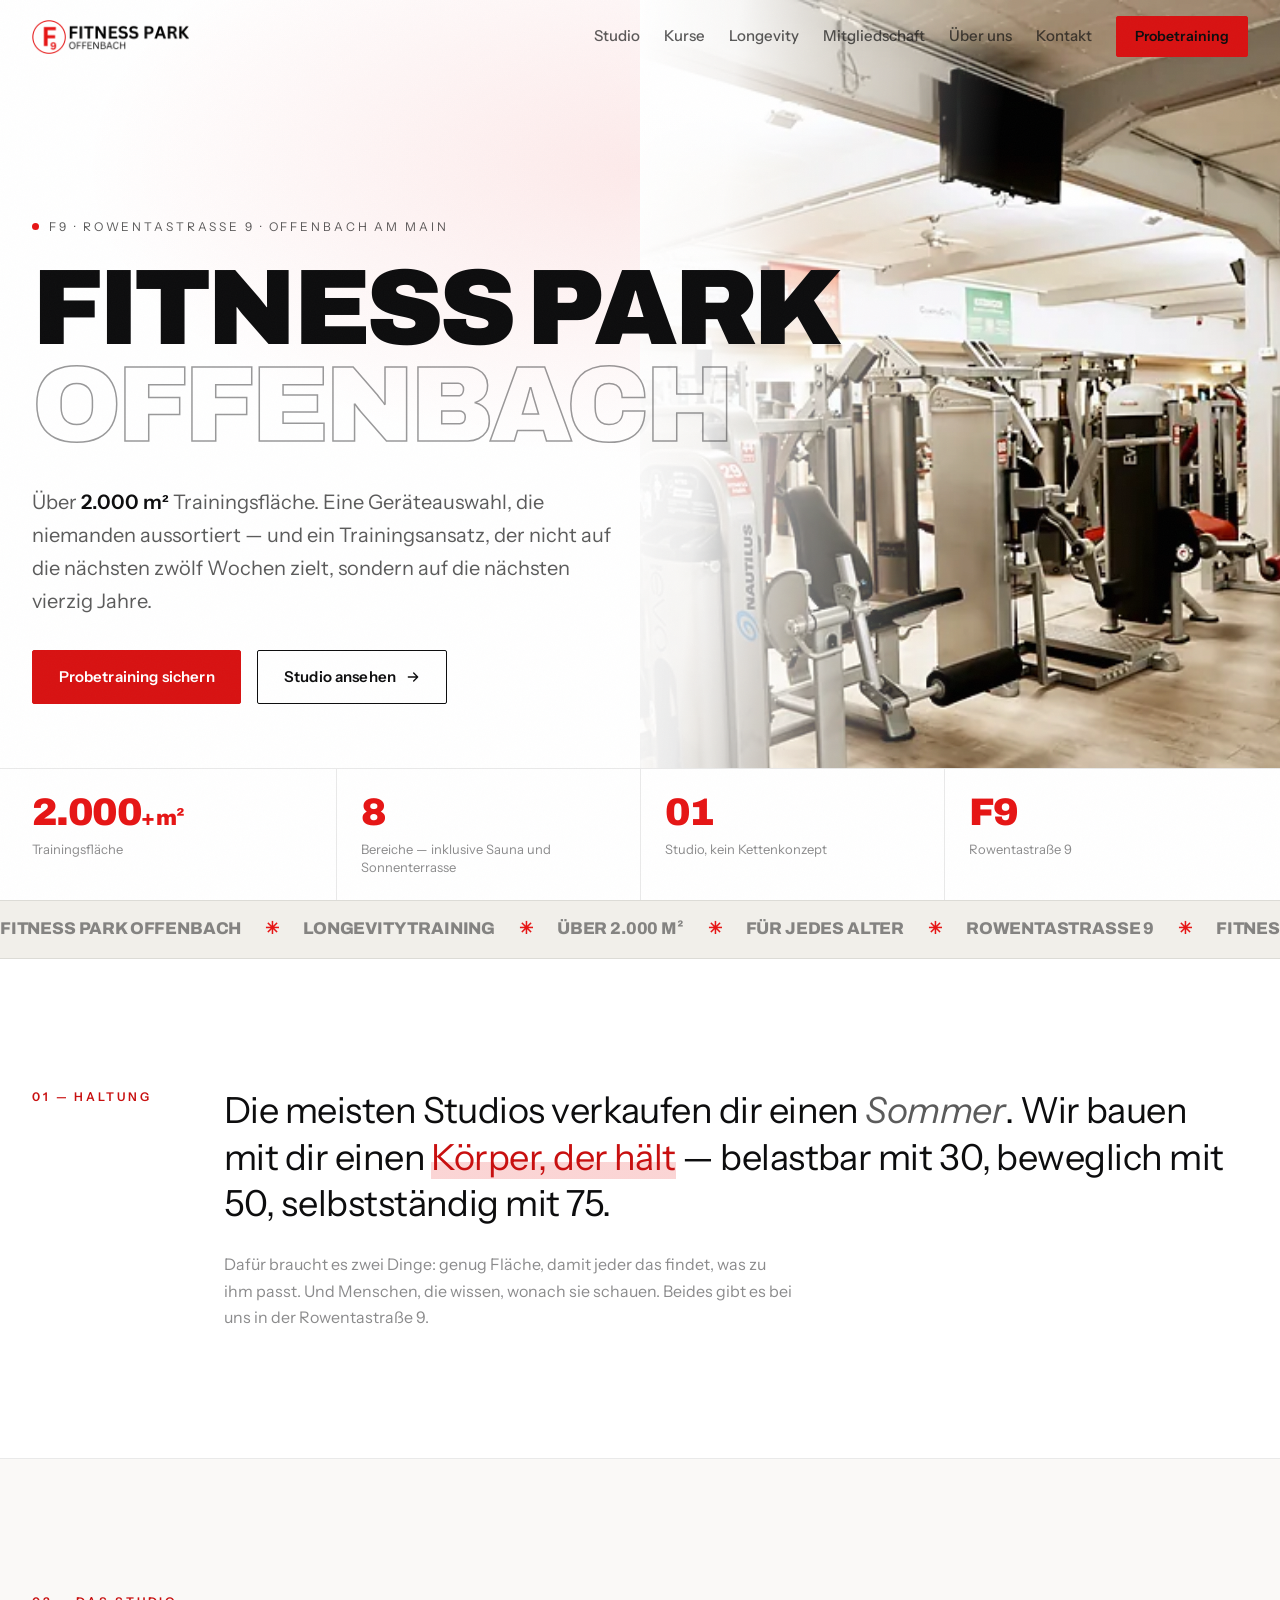
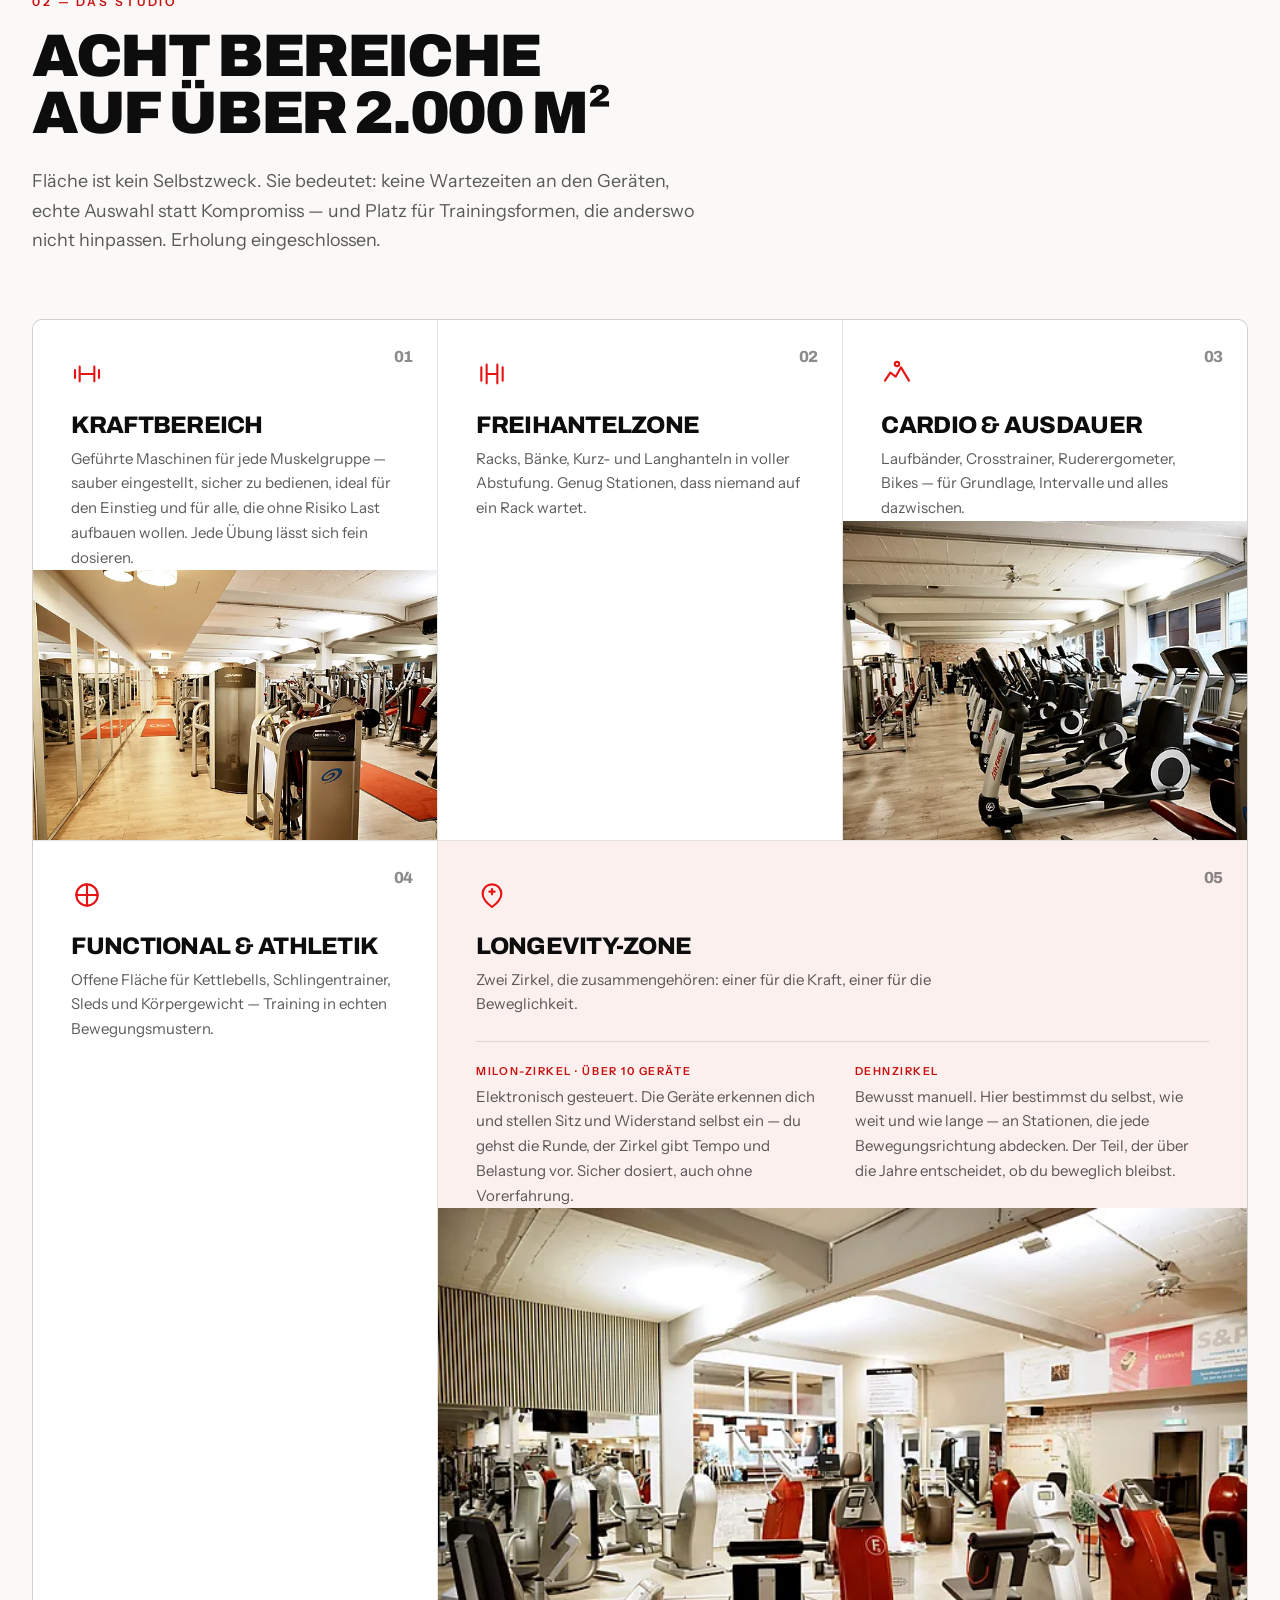
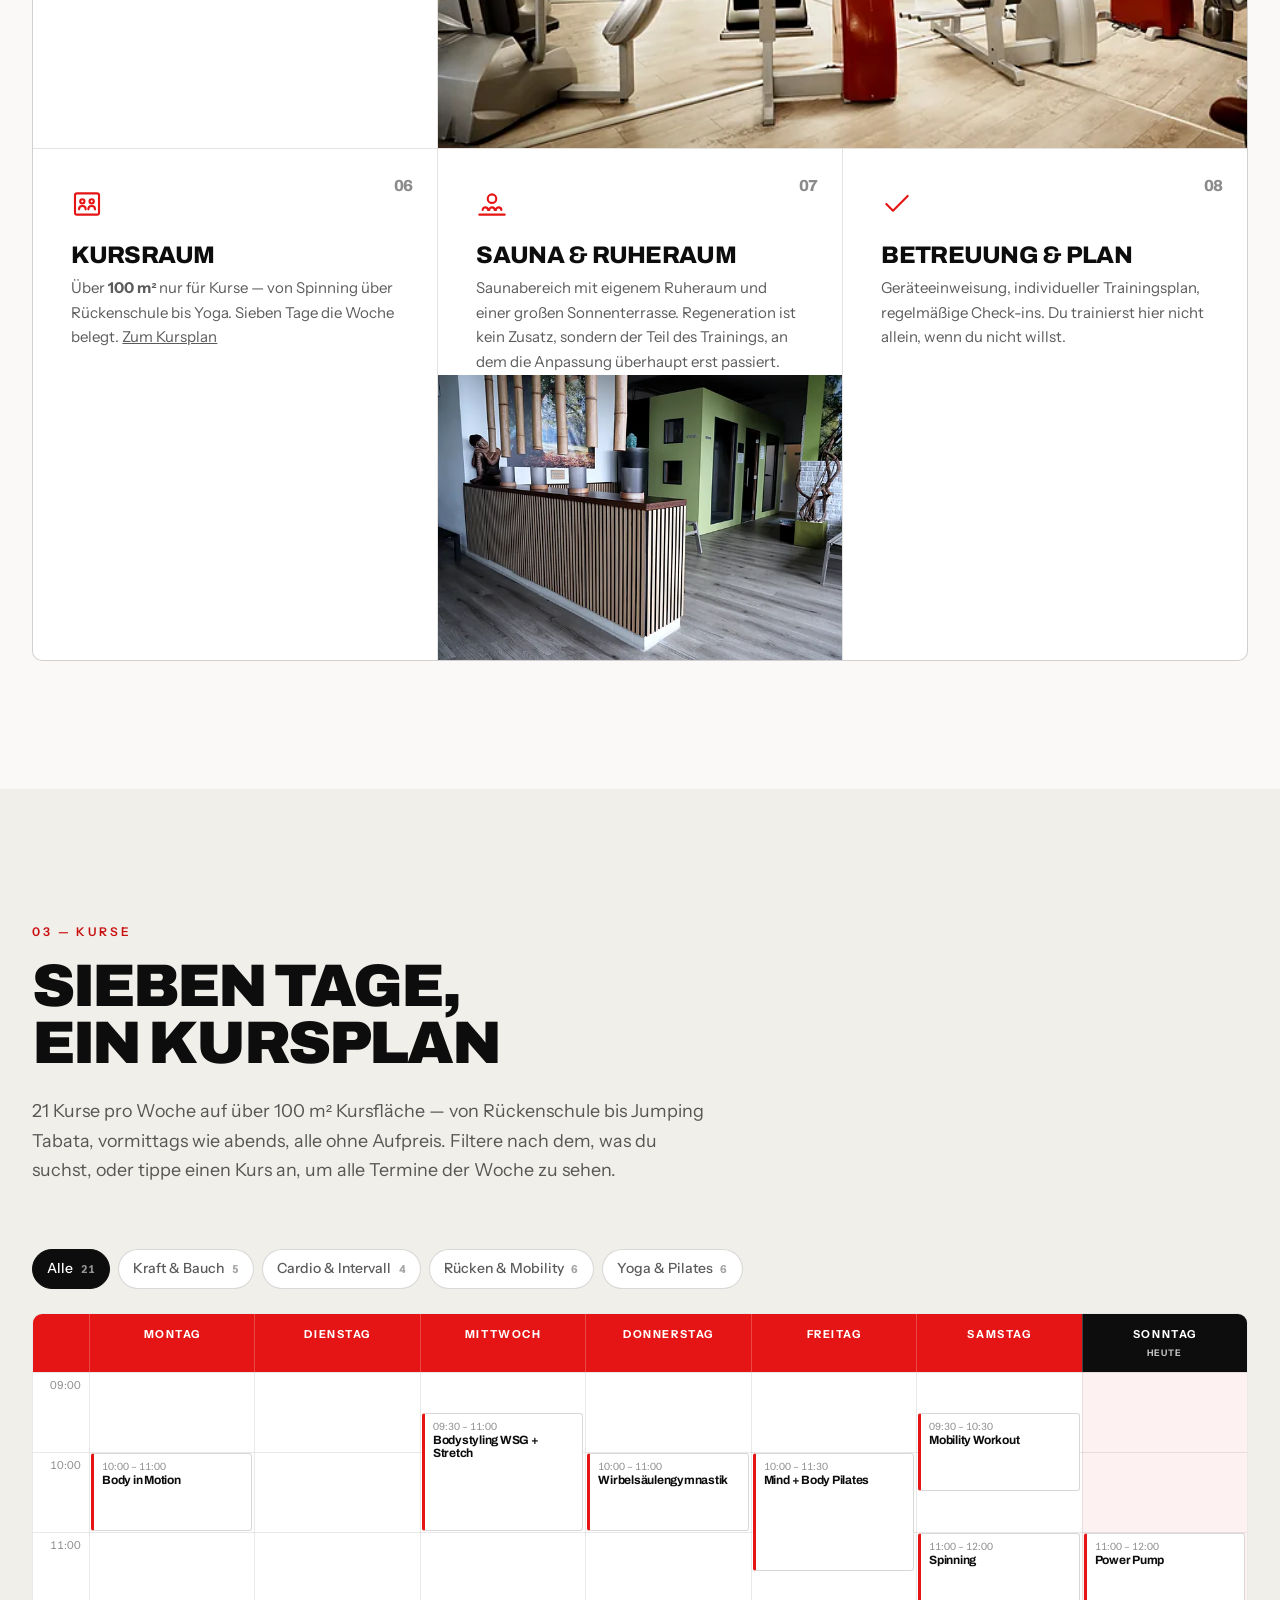
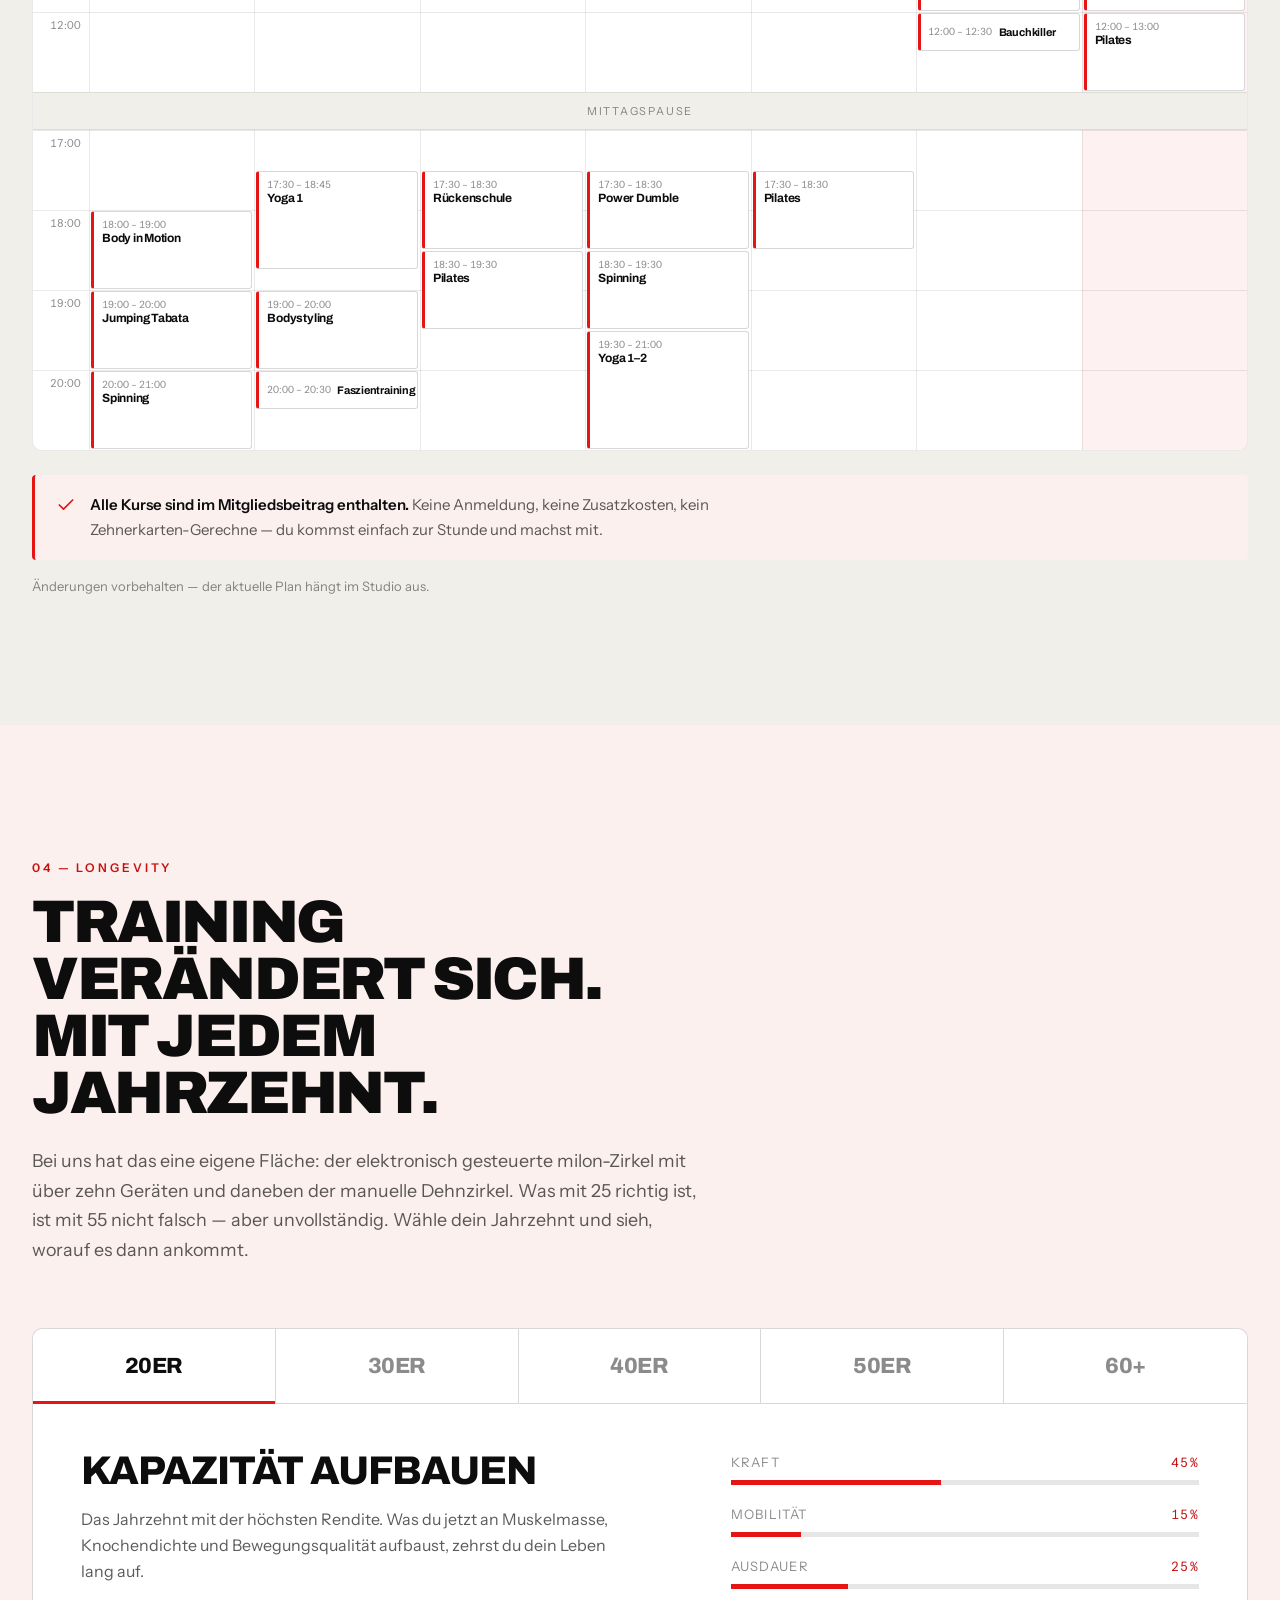
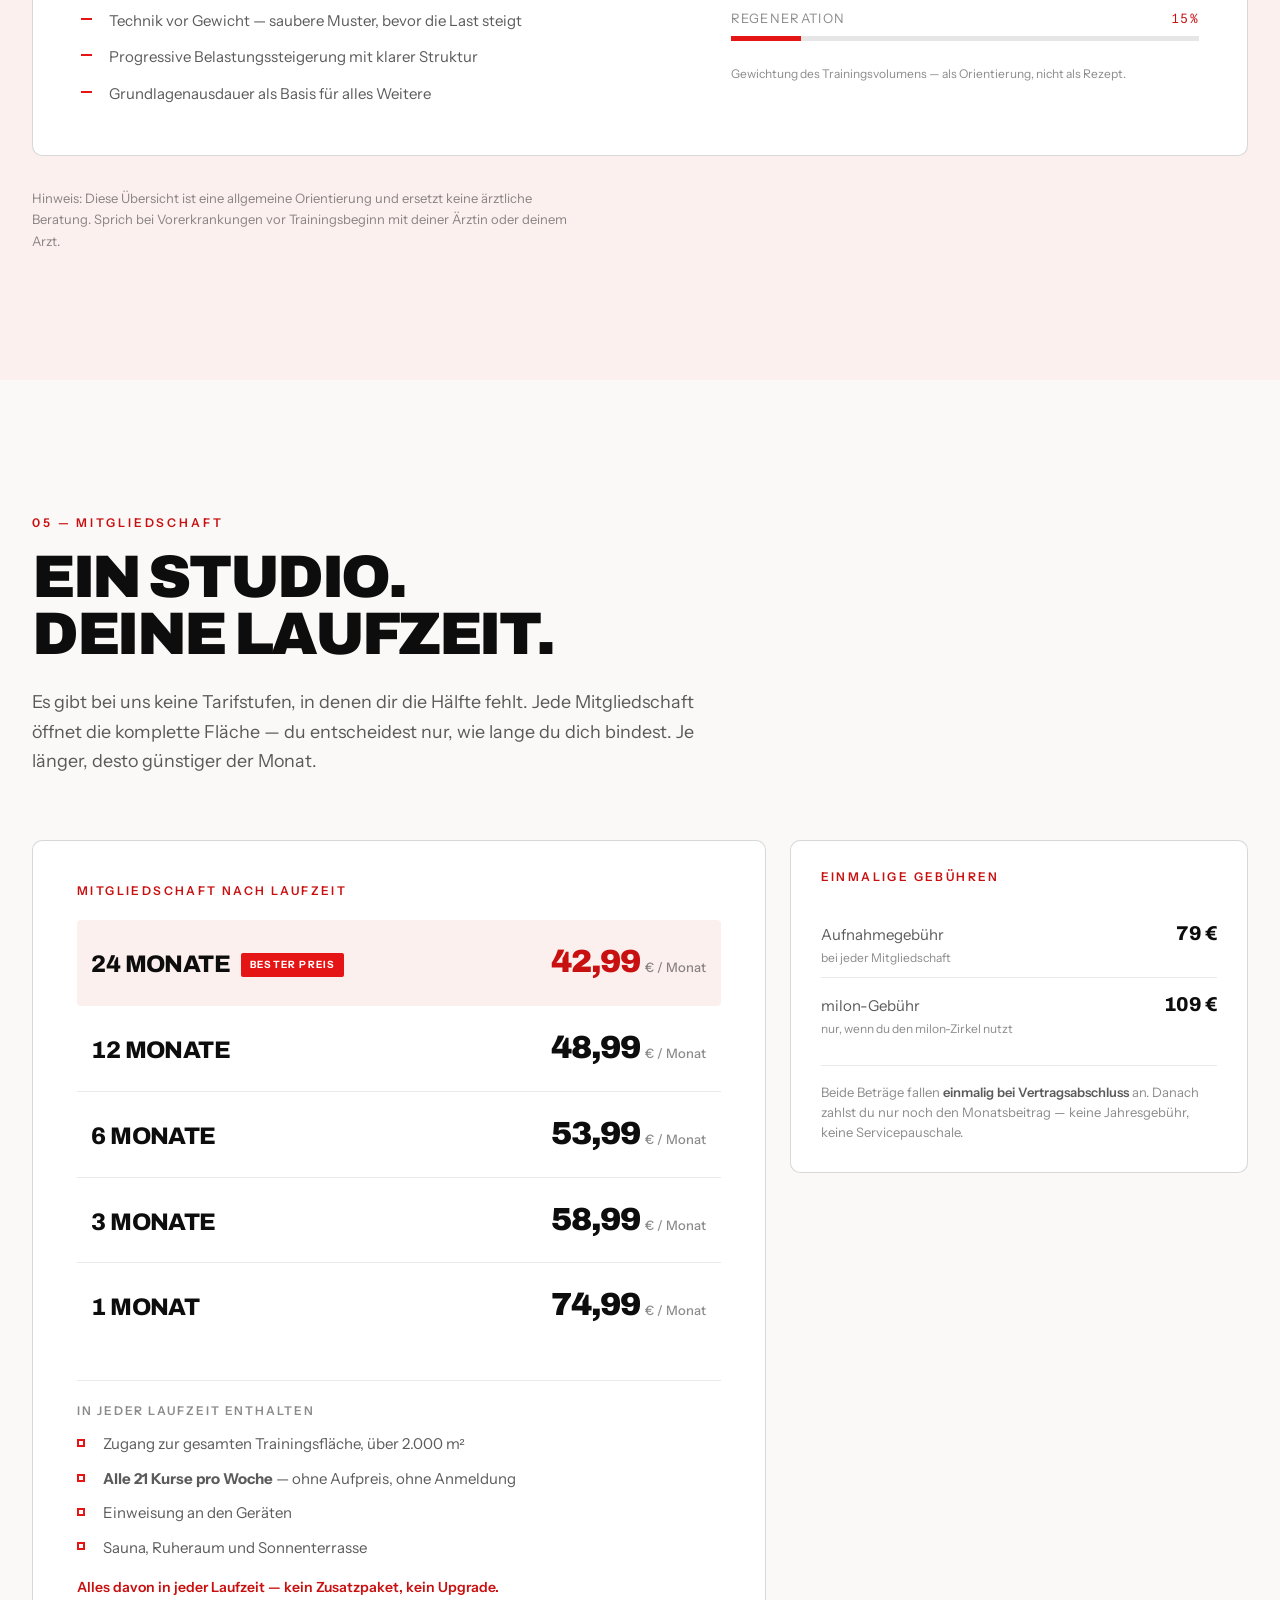
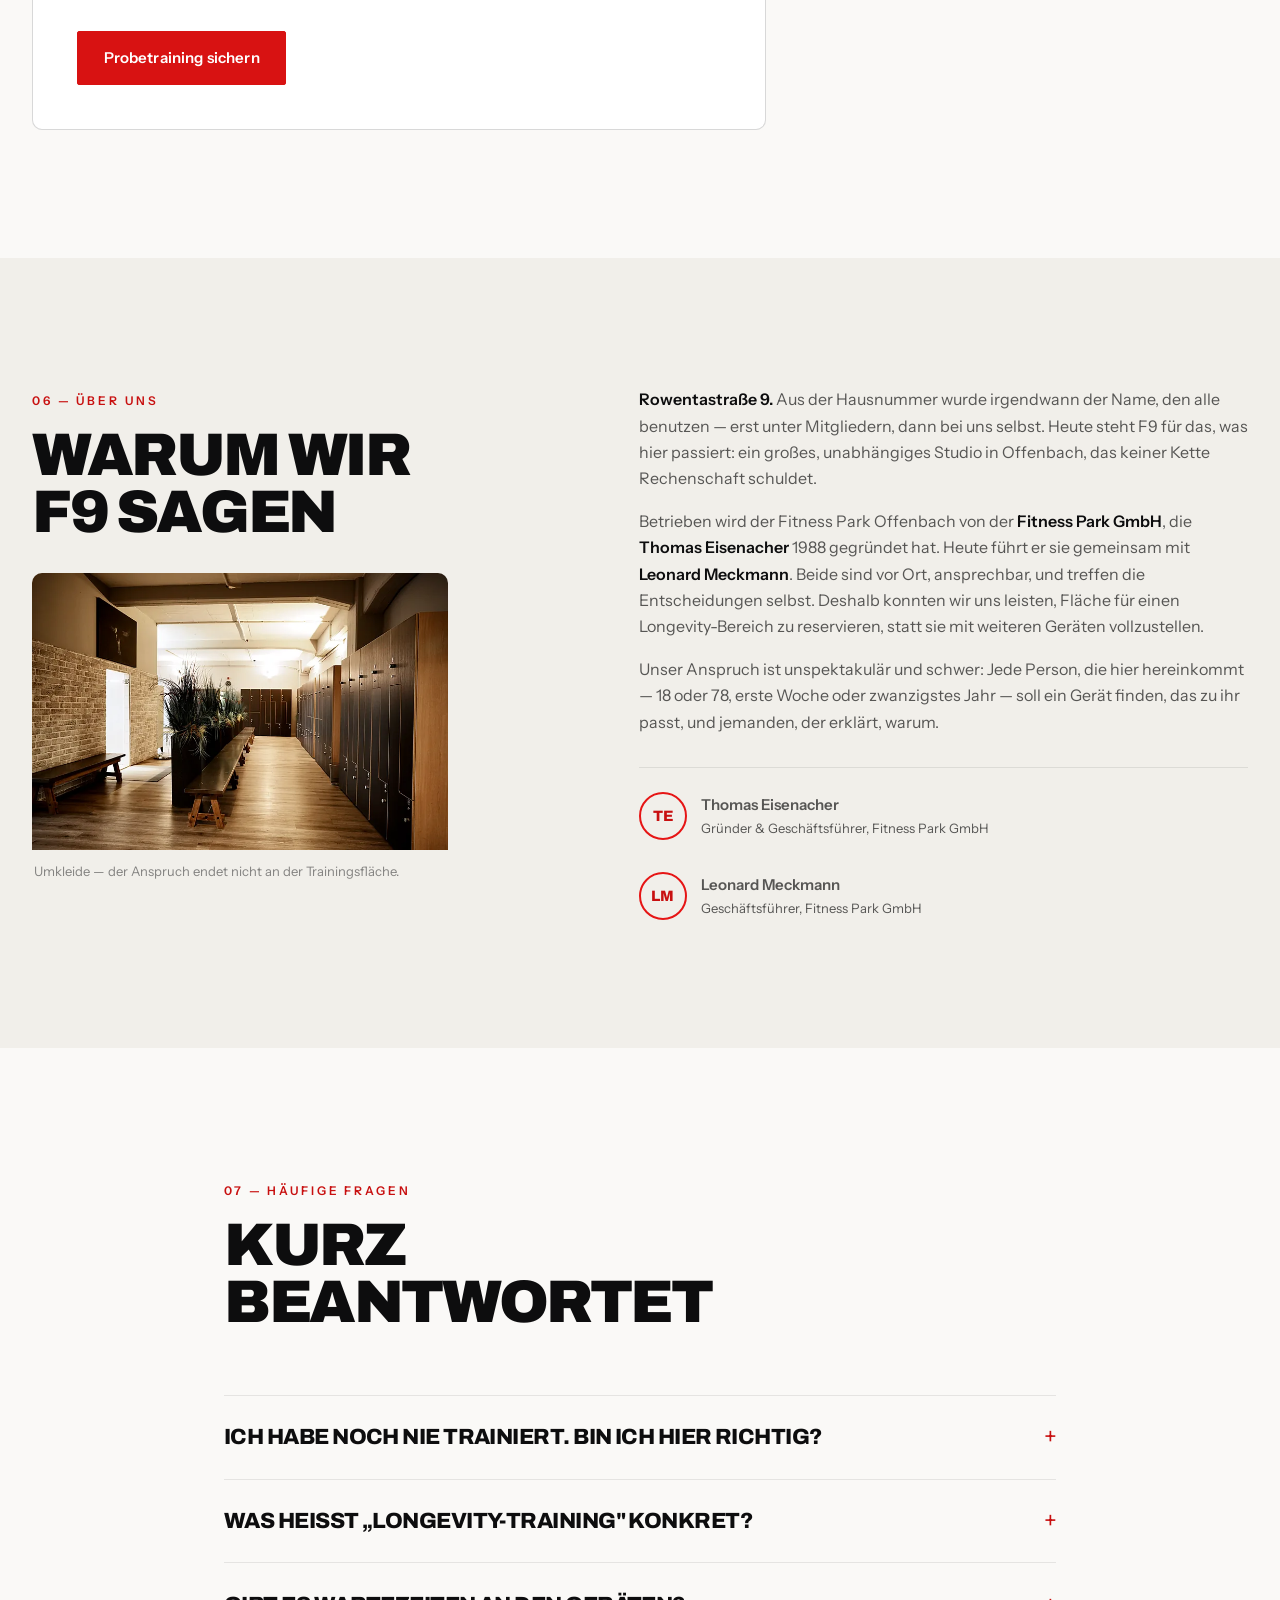
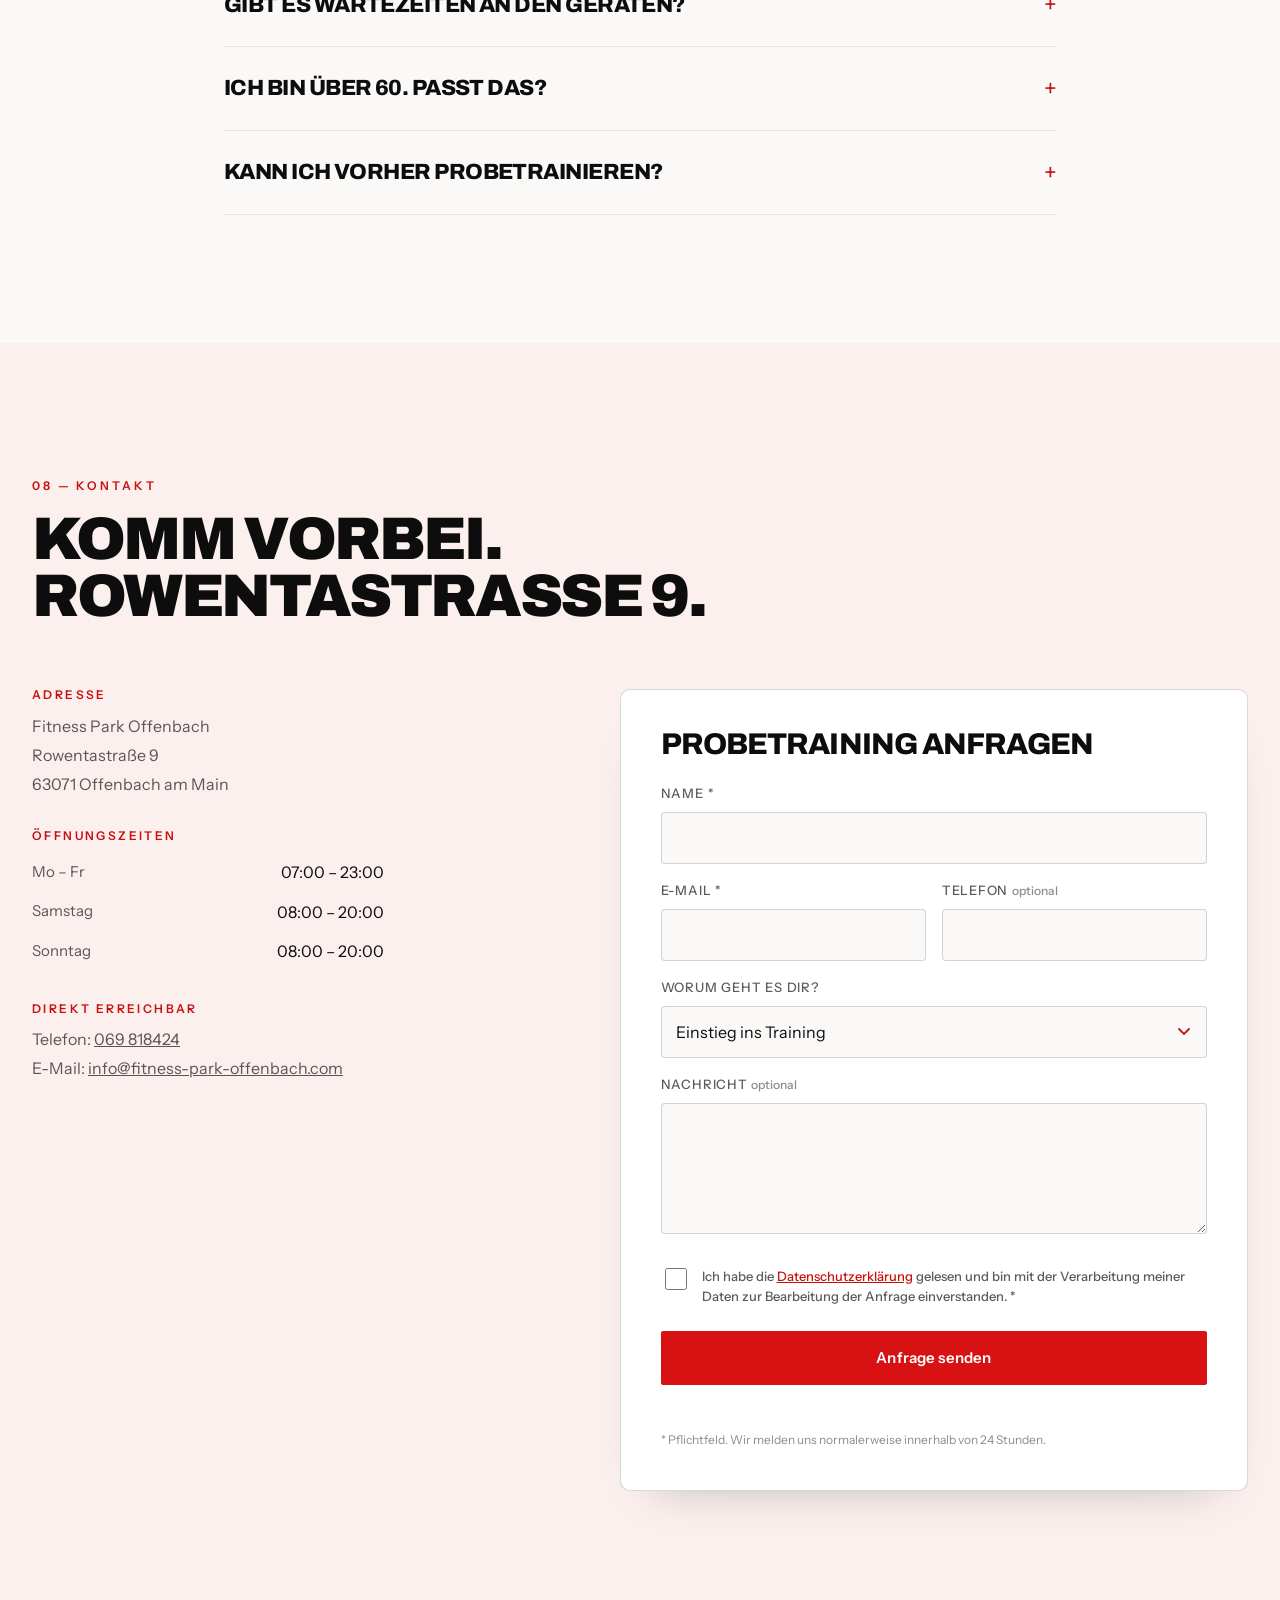
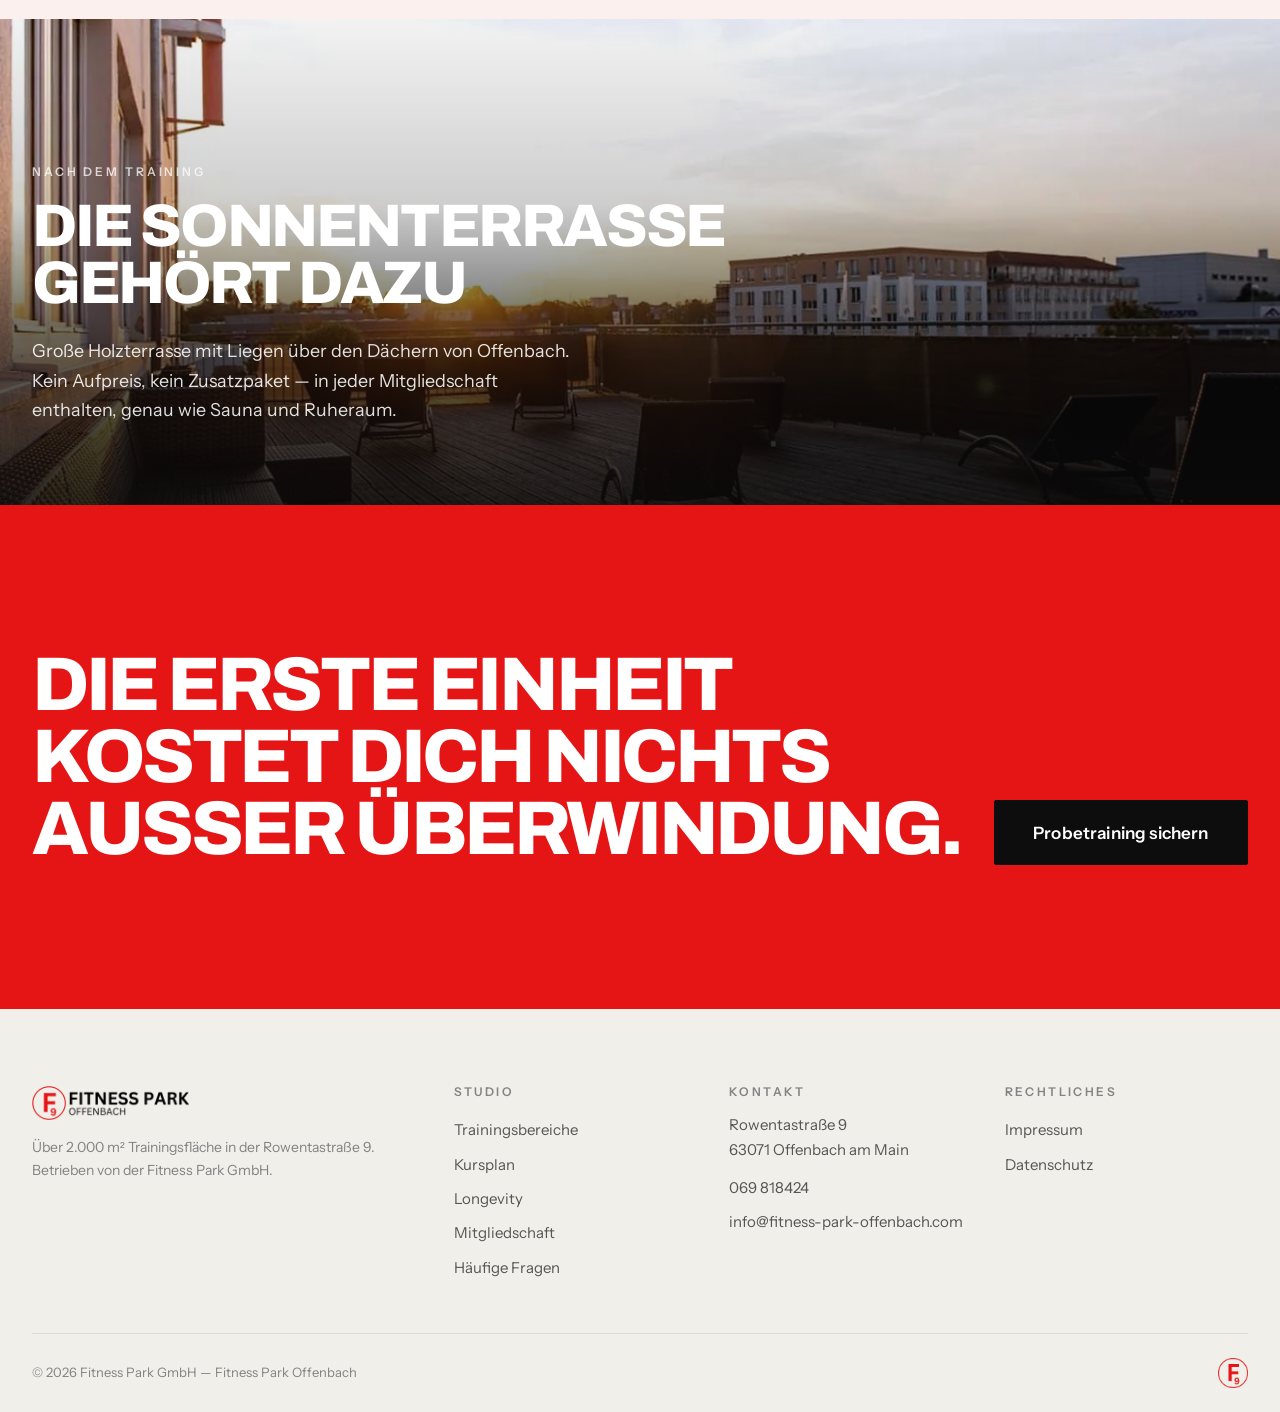
==== commit 5b59e3bf: "Studiofotos eingebunden, farblich auf den Markenstil gebracht Die Aufnahmen aus f9 Fotos/ hatten ein" ====
--- a/index.html
+++ b/index.html
@@ -92,7 +92,18 @@
 <!-- ============ HERO ============ -->
 <section class="hero" id="top">
   <div class="hero__glow" aria-hidden="true"></div>
-  <img class="hero__watermark" src="assets/img/logo-mark.png" alt="" aria-hidden="true" width="627" height="626">
+
+  <figure class="hero__foto">
+    <picture>
+      <source type="image/webp" srcset="assets/img/fotos/trainingsflaeche-800.webp 800w, assets/img/fotos/trainingsflaeche-1200.webp 1200w, assets/img/fotos/trainingsflaeche-1800.webp 1800w" sizes="(max-width: 900px) 100vw, 46vw">
+      <img src="assets/img/fotos/trainingsflaeche-1200.jpg"
+           srcset="assets/img/fotos/trainingsflaeche-800.jpg 800w, assets/img/fotos/trainingsflaeche-1200.jpg 1200w, assets/img/fotos/trainingsflaeche-1800.jpg 1800w"
+           sizes="(max-width: 900px) 100vw, 46vw"
+           alt="Blick über die Trainingsfläche des Fitness Park Offenbach mit Kraftgeräten und Cardiobereich"
+           width="1200" height="800" fetchpriority="high">
+    </picture>
+    <img class="hero__mark" src="assets/img/logo-mark.png" alt="" aria-hidden="true" width="627" height="626">
+  </figure>
 
   <div class="wrap hero__inner">
     <p class="hero__eyebrow reveal">
@@ -196,12 +207,20 @@
         <div class="card__icon" aria-hidden="true">
           <svg viewBox="0 0 24 24" fill="none" stroke="currentColor" stroke-width="1.6" stroke-linecap="round" stroke-linejoin="round"><path d="M6.5 6.5v11M17.5 6.5v11M3 9v6M21 9v6M6.5 12h11"/></svg>
         </div>
+        
         <h3 class="card__title">Kraftbereich</h3>
         <p class="card__text">
           Geführte Maschinen für jede Muskelgruppe — sauber eingestellt, sicher
           zu bedienen, ideal für den Einstieg und für alle, die ohne Risiko
           Last aufbauen wollen. Jede Übung lässt sich fein dosieren.
         </p>
+              <figure class="card__foto">
+          <picture>
+            <source type="image/webp" srcset="assets/img/fotos/kraftbereich-640.webp 640w, assets/img/fotos/kraftbereich-1000.webp 1000w" sizes="(max-width: 1000px) 100vw, 33vw">
+            <img src="assets/img/fotos/kraftbereich-1000.jpg" srcset="assets/img/fotos/kraftbereich-640.jpg 640w, assets/img/fotos/kraftbereich-1000.jpg 1000w" sizes="(max-width: 1000px) 100vw, 33vw"
+                 alt="Kraftbereich mit geführten Maschinen und Spiegelwand" width="1000" height="667" loading="lazy" decoding="async">
+          </picture>
+        </figure>
       </article>
 
       <article class="card reveal" style="--d:.06s">
@@ -221,11 +240,19 @@
         <div class="card__icon" aria-hidden="true">
           <svg viewBox="0 0 24 24" fill="none" stroke="currentColor" stroke-width="1.6" stroke-linecap="round" stroke-linejoin="round"><path d="M3 17l4-6 4 3 4-7 6 10"/><circle cx="12" cy="4.5" r="1.6"/></svg>
         </div>
+        
         <h3 class="card__title">Cardio &amp; Ausdauer</h3>
         <p class="card__text">
           Laufbänder, Crosstrainer, Ruderergometer, Bikes — für Grundlage,
           Intervalle und alles dazwischen.
         </p>
+              <figure class="card__foto">
+          <picture>
+            <source type="image/webp" srcset="assets/img/fotos/cardio-640.webp 640w, assets/img/fotos/cardio-1000.webp 1000w" sizes="(max-width: 1000px) 100vw, 33vw">
+            <img src="assets/img/fotos/cardio-1000.jpg" srcset="assets/img/fotos/cardio-640.jpg 640w, assets/img/fotos/cardio-1000.jpg 1000w" sizes="(max-width: 1000px) 100vw, 33vw"
+                 alt="Cardiobereich mit Crosstrainern, Laufbändern und Ergometern" width="1000" height="667" loading="lazy" decoding="async">
+          </picture>
+        </figure>
       </article>
 
       <article class="card reveal" style="--d:.06s">
@@ -245,6 +272,7 @@
         <div class="card__icon" aria-hidden="true">
           <svg viewBox="0 0 24 24" fill="none" stroke="currentColor" stroke-width="1.6" stroke-linecap="round" stroke-linejoin="round"><path d="M12 21c-4-3-7-6.5-7-10a7 7 0 0114 0c0 3.5-3 7-7 10z"/><path d="M12 11.5v-4M10 9.5h4"/></svg>
         </div>
+        
         <h3 class="card__title">Longevity-Zone</h3>
         <p class="card__text">
           Zwei Zirkel, die zusammengehören: einer für die Kraft, einer für die
@@ -270,6 +298,13 @@
             </p>
           </div>
         </div>
+              <figure class="card__foto">
+          <picture>
+            <source type="image/webp" srcset="assets/img/fotos/milon-640.webp 640w, assets/img/fotos/milon-1000.webp 1000w" sizes="(max-width: 1000px) 100vw, 33vw">
+            <img src="assets/img/fotos/milon-1000.jpg" srcset="assets/img/fotos/milon-640.jpg 640w, assets/img/fotos/milon-1000.jpg 1000w" sizes="(max-width: 1000px) 100vw, 33vw"
+                 alt="milon-Zirkel mit über zehn elektronisch gesteuerten Geräten" width="1000" height="667" loading="lazy" decoding="async">
+          </picture>
+        </figure>
       </article>
 
       <article class="card reveal" style="--d:.18s">
@@ -290,12 +325,20 @@
         <div class="card__icon" aria-hidden="true">
           <svg viewBox="0 0 24 24" fill="none" stroke="currentColor" stroke-width="1.6" stroke-linecap="round" stroke-linejoin="round"><circle cx="12" cy="8" r="3.2"/><path d="M2.5 20h19M5 16.5c0-1.2 1-2 2-2s2 .8 2 2M15 16.5c0-1.2 1-2 2-2s2 .8 2 2M10 16.5c0-1.2 1-2 2-2s2 .8 2 2"/></svg>
         </div>
+        
         <h3 class="card__title">Sauna &amp; Ruheraum</h3>
         <p class="card__text">
           Saunabereich mit eigenem Ruheraum und einer großen Sonnenterrasse.
           Regeneration ist kein Zusatz, sondern der Teil des Trainings, an dem
           die Anpassung überhaupt erst passiert.
         </p>
+              <figure class="card__foto">
+          <picture>
+            <source type="image/webp" srcset="assets/img/fotos/sauna-640.webp 640w, assets/img/fotos/sauna-1000.webp 1000w" sizes="(max-width: 1000px) 100vw, 33vw">
+            <img src="assets/img/fotos/sauna-1000.jpg" srcset="assets/img/fotos/sauna-640.jpg 640w, assets/img/fotos/sauna-1000.jpg 1000w" sizes="(max-width: 1000px) 100vw, 33vw"
+                 alt="Empfangsbereich des Saunabereichs mit Ruheraum" width="1000" height="667" loading="lazy" decoding="async">
+          </picture>
+        </figure>
       </article>
 
       <article class="card reveal" style="--d:.24s">
@@ -575,7 +618,17 @@
     <div class="about__left">
       <p class="sec-label reveal">06 — Über uns</p>
       <h2 class="sec-title reveal" style="--d:.06s">Warum wir<br>F9 sagen</h2>
-      <img class="about__mark reveal" style="--d:.12s" src="assets/img/logo-mark.png" alt="" aria-hidden="true" width="627" height="626">
+      <figure class="about__foto reveal" style="--d:.12s">
+        <picture>
+          <source type="image/webp" srcset="assets/img/fotos/umkleide-800.webp 800w, assets/img/fotos/umkleide-1200.webp 1200w" sizes="(max-width: 860px) 100vw, 40vw">
+          <img src="assets/img/fotos/umkleide-800.jpg"
+               srcset="assets/img/fotos/umkleide-800.jpg 800w, assets/img/fotos/umkleide-1200.jpg 1200w"
+               sizes="(max-width: 860px) 100vw, 40vw"
+               alt="Umkleidebereich mit Schränken, Sitzbank und Backsteinwand"
+               width="800" height="533" loading="lazy" decoding="async">
+        </picture>
+        <figcaption>Umkleide — der Anspruch endet nicht an der Trainingsfläche.</figcaption>
+      </figure>
     </div>
 
     <div class="about__right">
@@ -724,7 +777,15 @@
         </div>
       </div>
 
-      <form class="contact__form reveal" style="--d:.08s" id="contactForm" novalidate>
+      <form class="contact__form reveal" style="--d:.08s" id="contactForm"
+            action="kontakt.php" method="post" novalidate>
+
+        <!-- Spamschutz: für Menschen unsichtbar, Bots füllen es aus -->
+        <div class="honeypot" aria-hidden="true">
+          <label for="f-website">Website</label>
+          <input type="text" id="f-website" name="website" tabindex="-1" autocomplete="off">
+        </div>
+        <input type="hidden" name="loaded" id="f-loaded" value="">
         <h3 class="form__title">Probetraining anfragen</h3>
 
         <div class="field">
@@ -782,6 +843,28 @@
         </p>
       </form>
     </div>
+  </div>
+</section>
+
+<!-- ============ TERRASSEN-BAND ============ -->
+<section class="band" aria-labelledby="band-titel">
+  <picture>
+    <source type="image/webp" srcset="assets/img/fotos/terrasse-900.webp 900w, assets/img/fotos/terrasse-1400.webp 1400w, assets/img/fotos/terrasse-2000.webp 2000w" sizes="100vw">
+    <img class="band__bild" src="assets/img/fotos/terrasse-1400.jpg"
+         srcset="assets/img/fotos/terrasse-900.jpg 900w, assets/img/fotos/terrasse-1400.jpg 1400w, assets/img/fotos/terrasse-2000.jpg 2000w"
+         sizes="100vw"
+         alt="Sonnenterrasse des Fitness Park Offenbach mit Liegen bei Sonnenuntergang"
+         width="1400" height="990" loading="lazy" decoding="async">
+  </picture>
+
+  <div class="wrap band__inhalt">
+    <p class="band__label">Nach dem Training</p>
+    <h2 class="band__titel" id="band-titel">Die Sonnenterrasse<br>gehört dazu</h2>
+    <p class="band__text">
+      Große Holzterrasse mit Liegen über den Dächern von Offenbach. Kein
+      Aufpreis, kein Zusatzpaket — in jeder Mitgliedschaft enthalten,
+      genau wie Sauna und Ruheraum.
+    </p>
   </div>
 </section>
 
--- a/assets/css/styles.css
+++ b/assets/css/styles.css
@@ -212,15 +212,46 @@
     radial-gradient(48% 40% at 50% 38%, rgba(230,21,21,.09), transparent 70%),
     radial-gradient(38% 34% at 80% 70%, rgba(230,21,21,.06), transparent 70%);
 }
-/* Bildmarke als überdimensionales Wasserzeichen */
-.hero__watermark{
-  position:absolute; z-index:-1;
-  right:-14vw; bottom:6%;
-  width:clamp(26rem,58vw,52rem);
-  opacity:.06;
-  pointer-events:none; user-select:none;
-}
-.hero__inner{ padding-bottom:var(--s-6); }
+/* Foto der Trainingsfläche, rechts angeschnitten */
+.hero__foto{
+  position:absolute; z-index:-1; margin:0;
+  right:0; top:0; bottom:0;
+  width:min(50%, 58rem);
+  overflow:hidden;
+}
+.hero__foto img{
+  width:100%; height:100%; object-fit:cover; object-position:center 45%;
+}
+/* Nur die linke Kante ausblenden — das Foto selbst bleibt klar */
+.hero__foto::after{
+  content:''; position:absolute; inset:0;
+  background:linear-gradient(95deg,
+    var(--card) 0%,
+    rgba(255,255,255,.92) 14%,
+    rgba(255,255,255,.45) 30%,
+    rgba(255,255,255,0) 52%);
+}
+.hero__mark{ display:none; }
+.hero__inner{ padding-bottom:var(--s-6); position:relative; }
+
+/* Die Kennzahlenleiste deckt das Foto ab, sonst ist sie unlesbar */
+.hero__stats{ position:relative; z-index:1; background:var(--card); }
+
+/* Auf schmalen Schirmen kein Hintergrundbild, sondern ein eigener
+   Bildstreifen zwischen Text und Kennzahlen — sonst liegt die Schrift
+   auf dem Foto und beides verliert. */
+@media (max-width:900px){
+  .hero{ padding-top:6.5rem; }
+  .hero__foto{
+    position:static; order:1;
+    width:auto; height:auto;
+    margin:var(--s-3) 0 0;
+  }
+  .hero__foto::after{ display:none; }
+  .hero__foto img{ height:15rem; object-position:center 50%; }
+  .hero__inner{ order:0; padding-bottom:0; }
+  .hero__stats{ order:2; }
+}
 
 .hero__eyebrow{
   display:inline-flex; align-items:center; gap:.65rem;
@@ -368,6 +399,24 @@
 .card:hover{ background:var(--paper-2); }
 .card--accent{ grid-column:span 2; background:var(--red-tint); }
 .card--accent:hover{ background:var(--red-tint-2); }
+
+/* Foto am Fuß einer Karte — füllt den freien Raum,
+   statt durch eine feste Höhe neue Lücken zu erzeugen */
+.card{ display:flex; flex-direction:column; }
+.card__foto{
+  --pad:clamp(1.75rem,3vw,2.5rem);
+  margin:var(--s-3) calc(var(--pad) * -1) calc(var(--pad) * -1);
+  margin-top:auto;
+  min-height:11rem; flex:1 1 auto;
+  overflow:hidden; background:var(--paper-2);
+}
+.card__foto picture{ display:block; height:100%; }
+.card__foto img{
+  width:100%; height:100%; min-height:11rem; display:block;
+  object-fit:cover;
+  transition:transform 700ms var(--ease);
+}
+.card:hover .card__foto img{ transform:scale(1.04); }
 
 .card__num{
   position:absolute; top:1.5rem; right:1.5rem;
@@ -787,7 +836,15 @@
 .about{ display:grid; grid-template-columns:1fr 1.15fr; gap:clamp(2rem,6vw,5rem); align-items:start; }
 .about__right p{ color:var(--ink-2); max-width:56ch; }
 .about__right strong{ color:var(--ink); font-weight:600; }
-.about__mark{ margin-top:var(--s-4); max-width:16rem; }
+.about__foto{
+  margin:var(--s-4) 0 0; max-width:26rem;
+  border-radius:var(--radius-lg); overflow:hidden;
+}
+.about__foto img{ width:100%; display:block; }
+.about__foto figcaption{
+  padding:.75rem .1rem 0;
+  font-size:.8125rem; color:var(--ink-3); line-height:1.5;
+}
 .owners{
   display:flex; flex-wrap:wrap; gap:var(--s-4);
   margin-top:var(--s-4); padding-top:var(--s-3); border-top:1px solid var(--line-2);
@@ -890,6 +947,13 @@
 .field--check label a{ color:var(--red-txt); }
 .field--check .field__err{ grid-column:1 / -1; }
 
+/* Spamschutz-Feld: unsichtbar, aber nicht display:none — Bots prüfen darauf */
+.honeypot{
+  position:absolute; left:-9999px; width:1px; height:1px;
+  overflow:hidden; opacity:0;
+}
+.contact__form button[type="submit"]:disabled{ opacity:.6; cursor:progress; }
+
 .form__status{ margin:var(--s-2) 0 0; font-size:.875rem; min-height:1.2em; }
 .form__status.is-ok{ color:var(--ink); }
 .form__status.is-err{ color:var(--amber); }
@@ -898,6 +962,45 @@
 @media (max-width:900px){
   .contact{ grid-template-columns:1fr; }
   .field-row{ grid-template-columns:1fr; }
+}
+
+/* =========================================================
+   Vollflächiges Bildband — Sonnenterrasse
+   ========================================================= */
+.band{
+  position:relative; isolation:isolate;
+  min-height:clamp(24rem,54vh,34rem);
+  display:flex; align-items:flex-end;
+  padding-block:clamp(3rem,7vw,5rem);
+  overflow:hidden;
+}
+.band__bild{
+  position:absolute; inset:0; z-index:-2;
+  width:100%; height:100%; object-fit:cover; object-position:center 58%;
+}
+/* Verlauf von unten, damit die Schrift auf jedem Bildausschnitt trägt */
+.band::after{
+  content:''; position:absolute; inset:0; z-index:-1;
+  background:linear-gradient(0deg,
+    rgba(10,10,11,.86) 0%,
+    rgba(10,10,11,.62) 34%,
+    rgba(10,10,11,.20) 62%,
+    rgba(10,10,11,.05) 100%);
+}
+.band__inhalt{ color:#fff; }
+.band__label{
+  font-size:.75rem; letter-spacing:.24em; text-transform:uppercase;
+  color:#fff; opacity:.75; margin:0 0 var(--s-2); font-weight:600;
+}
+.band__titel{
+  font-size:clamp(2rem,5vw,3.75rem);
+  text-transform:uppercase; letter-spacing:-.04em;
+  margin:0 0 var(--s-3); color:#fff;
+}
+.band__text{
+  max-width:46ch; margin:0;
+  color:rgba(255,255,255,.88);
+  font-size:clamp(1rem,1.4vw,1.125rem);
 }
 
 /* =========================================================
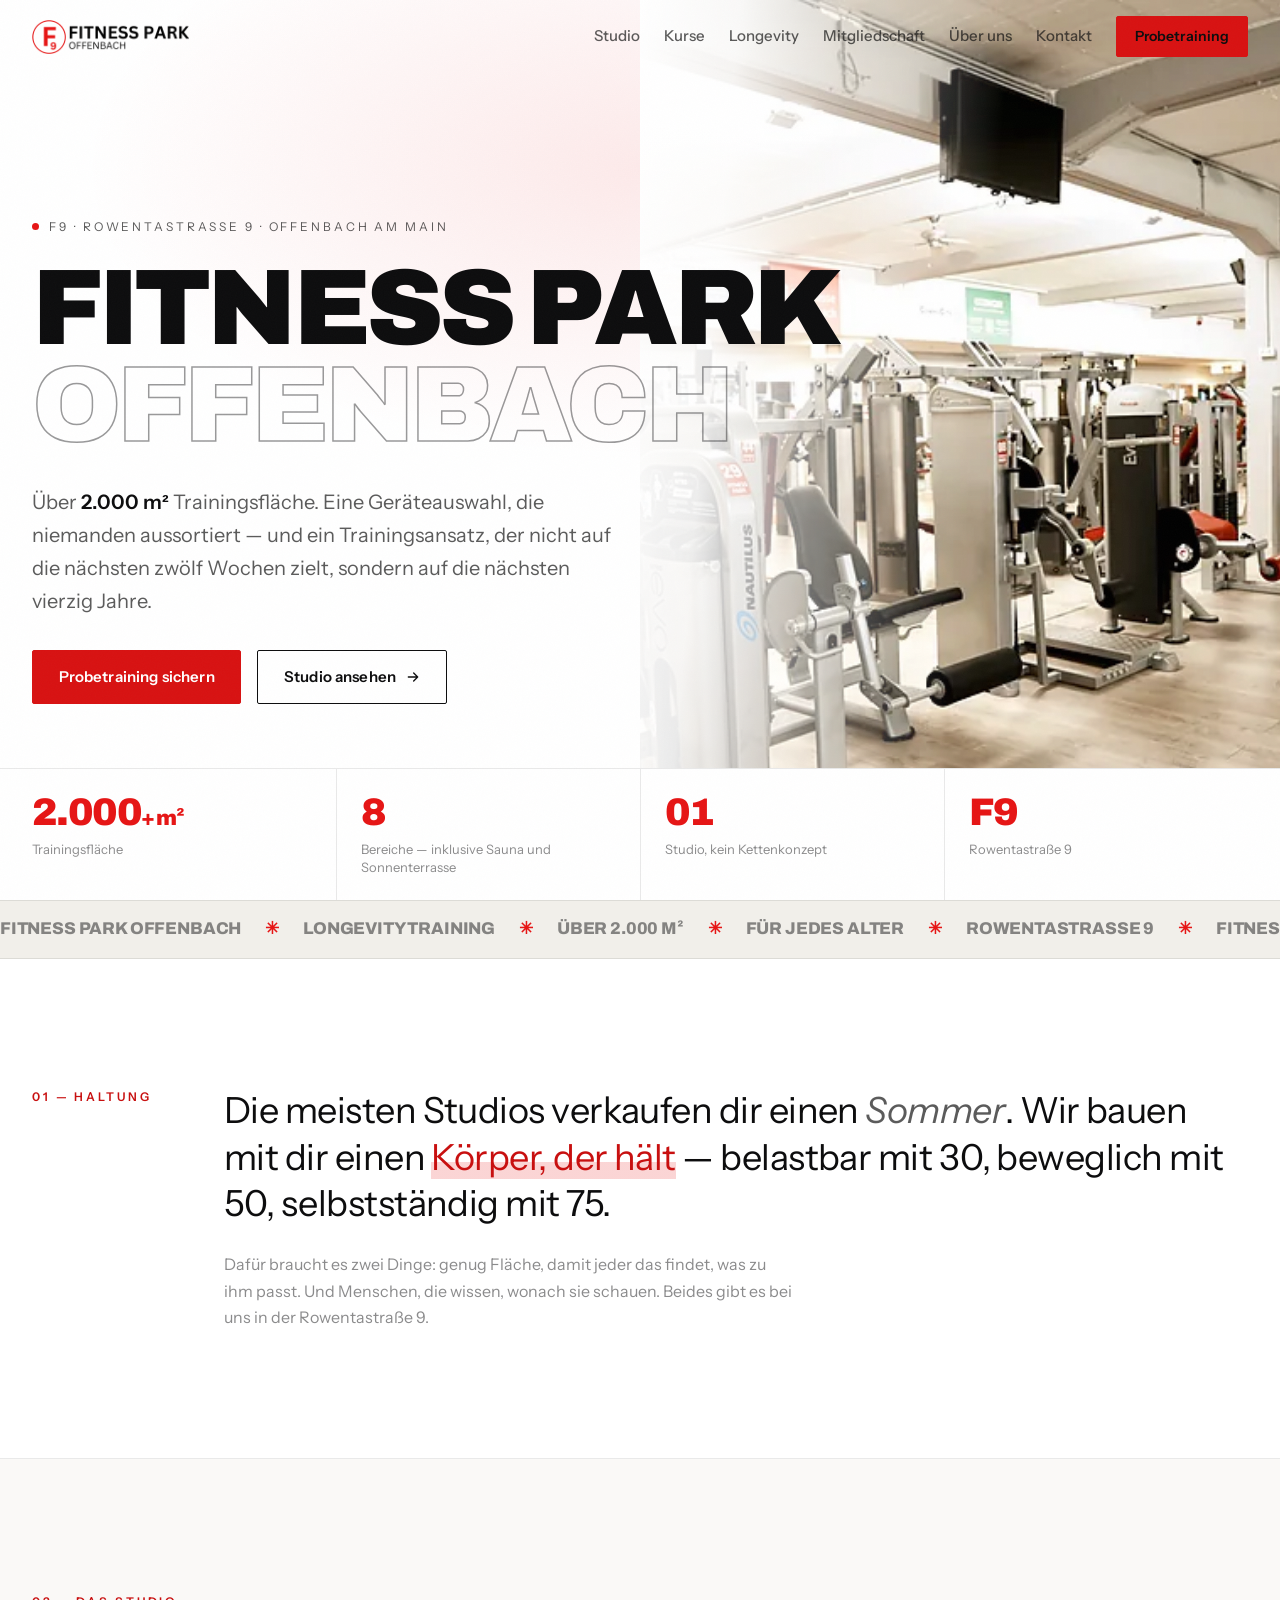
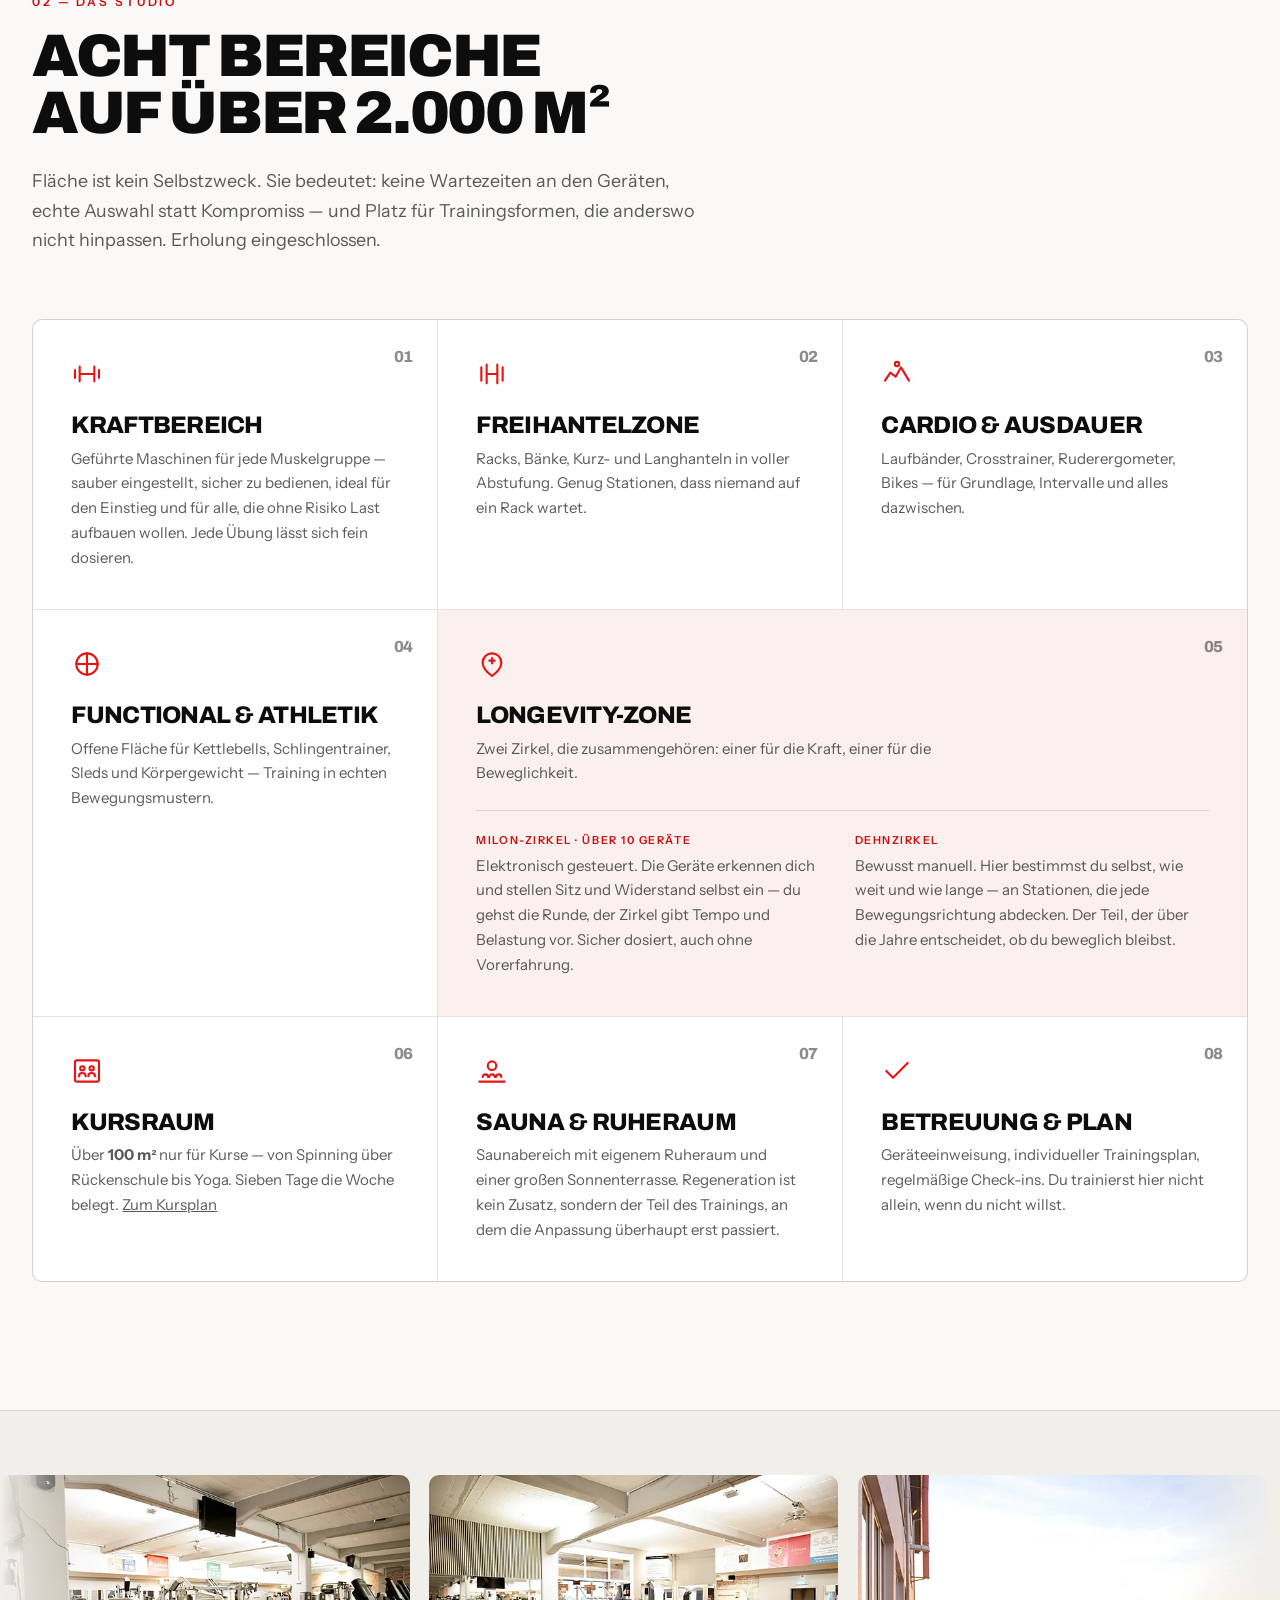
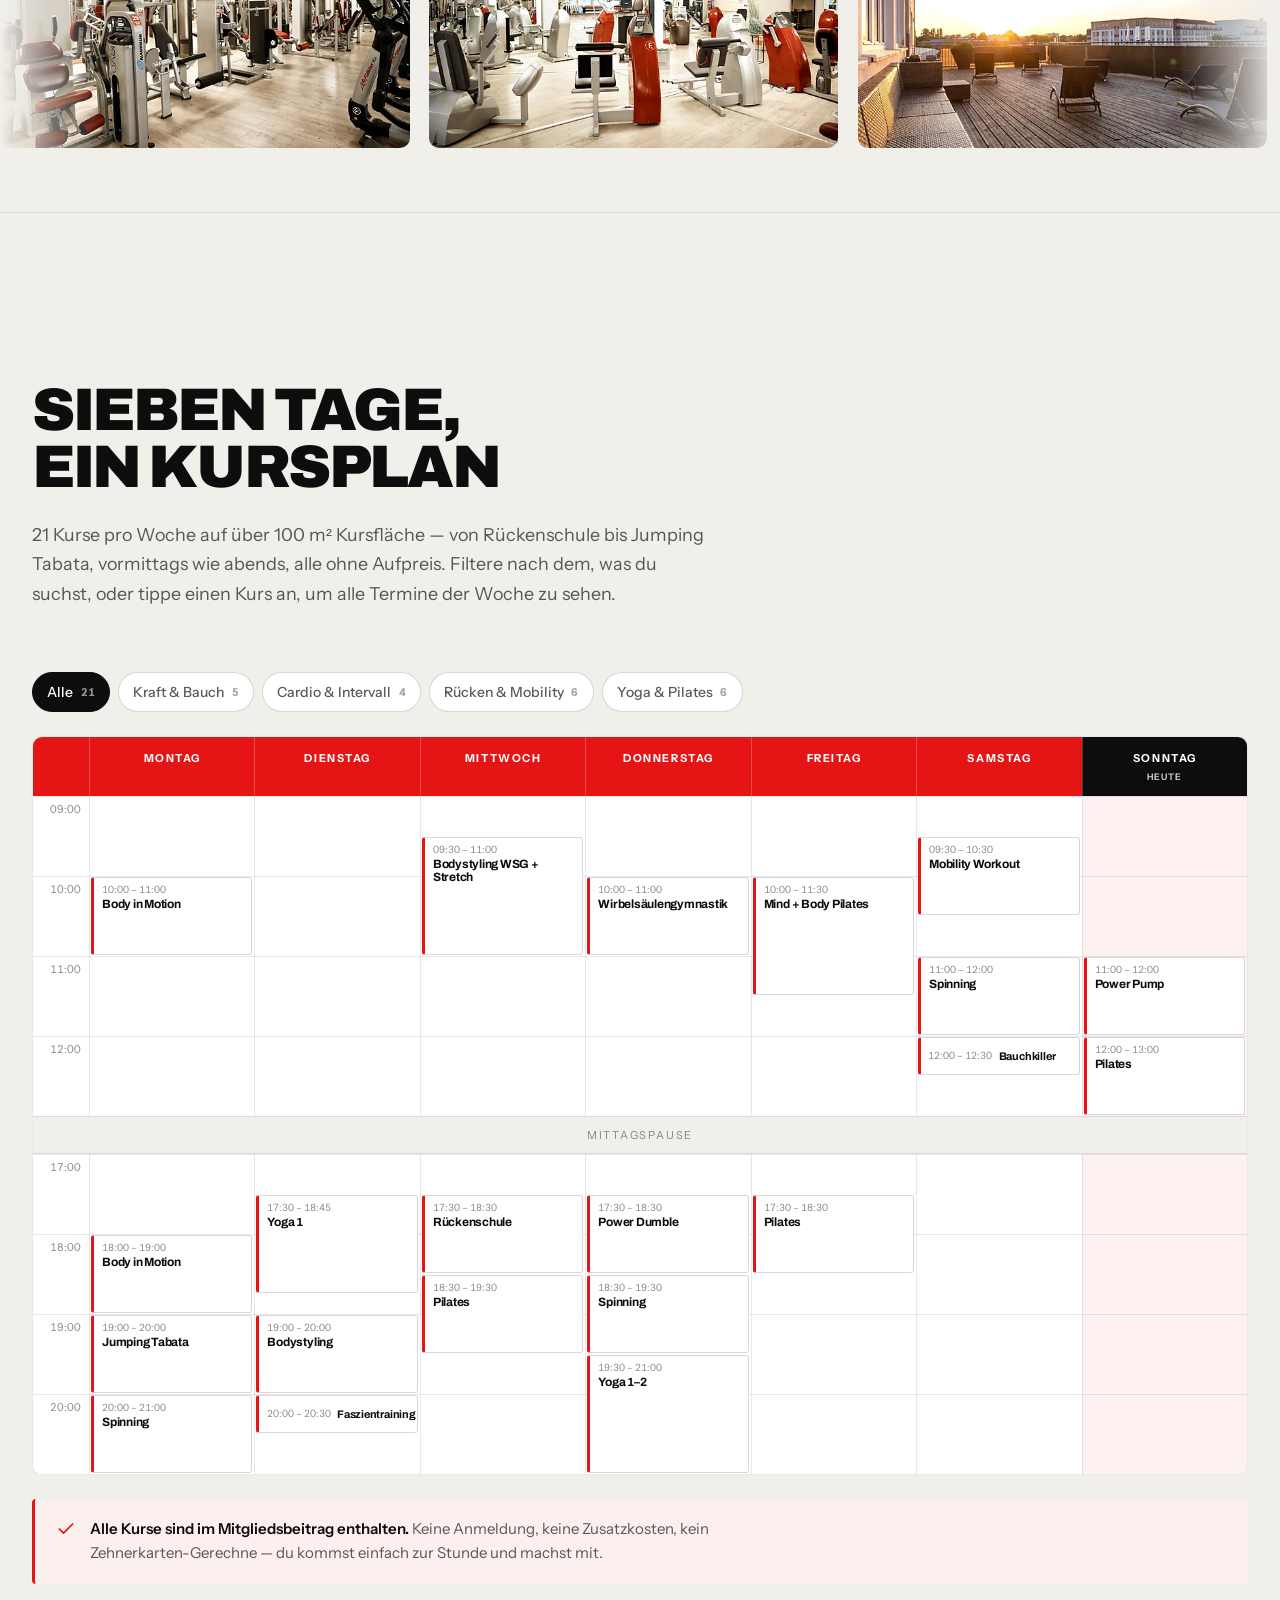
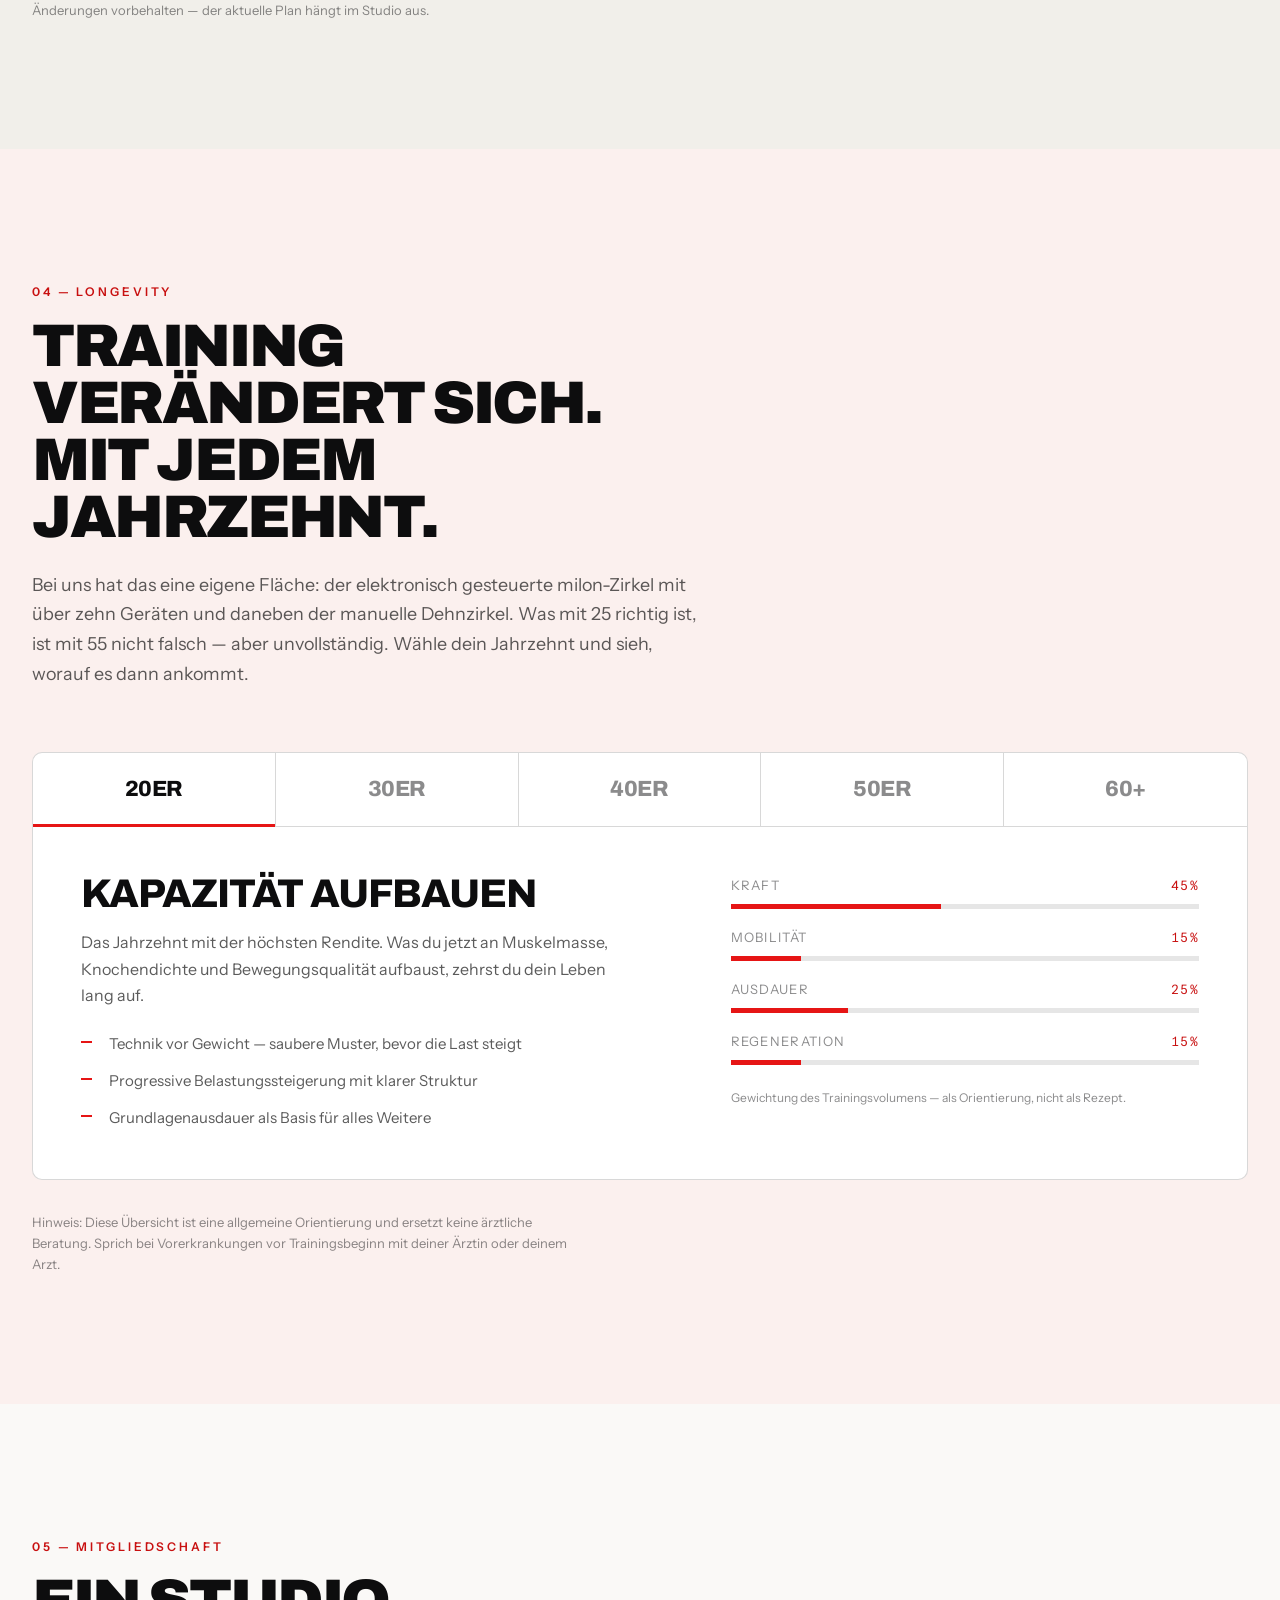
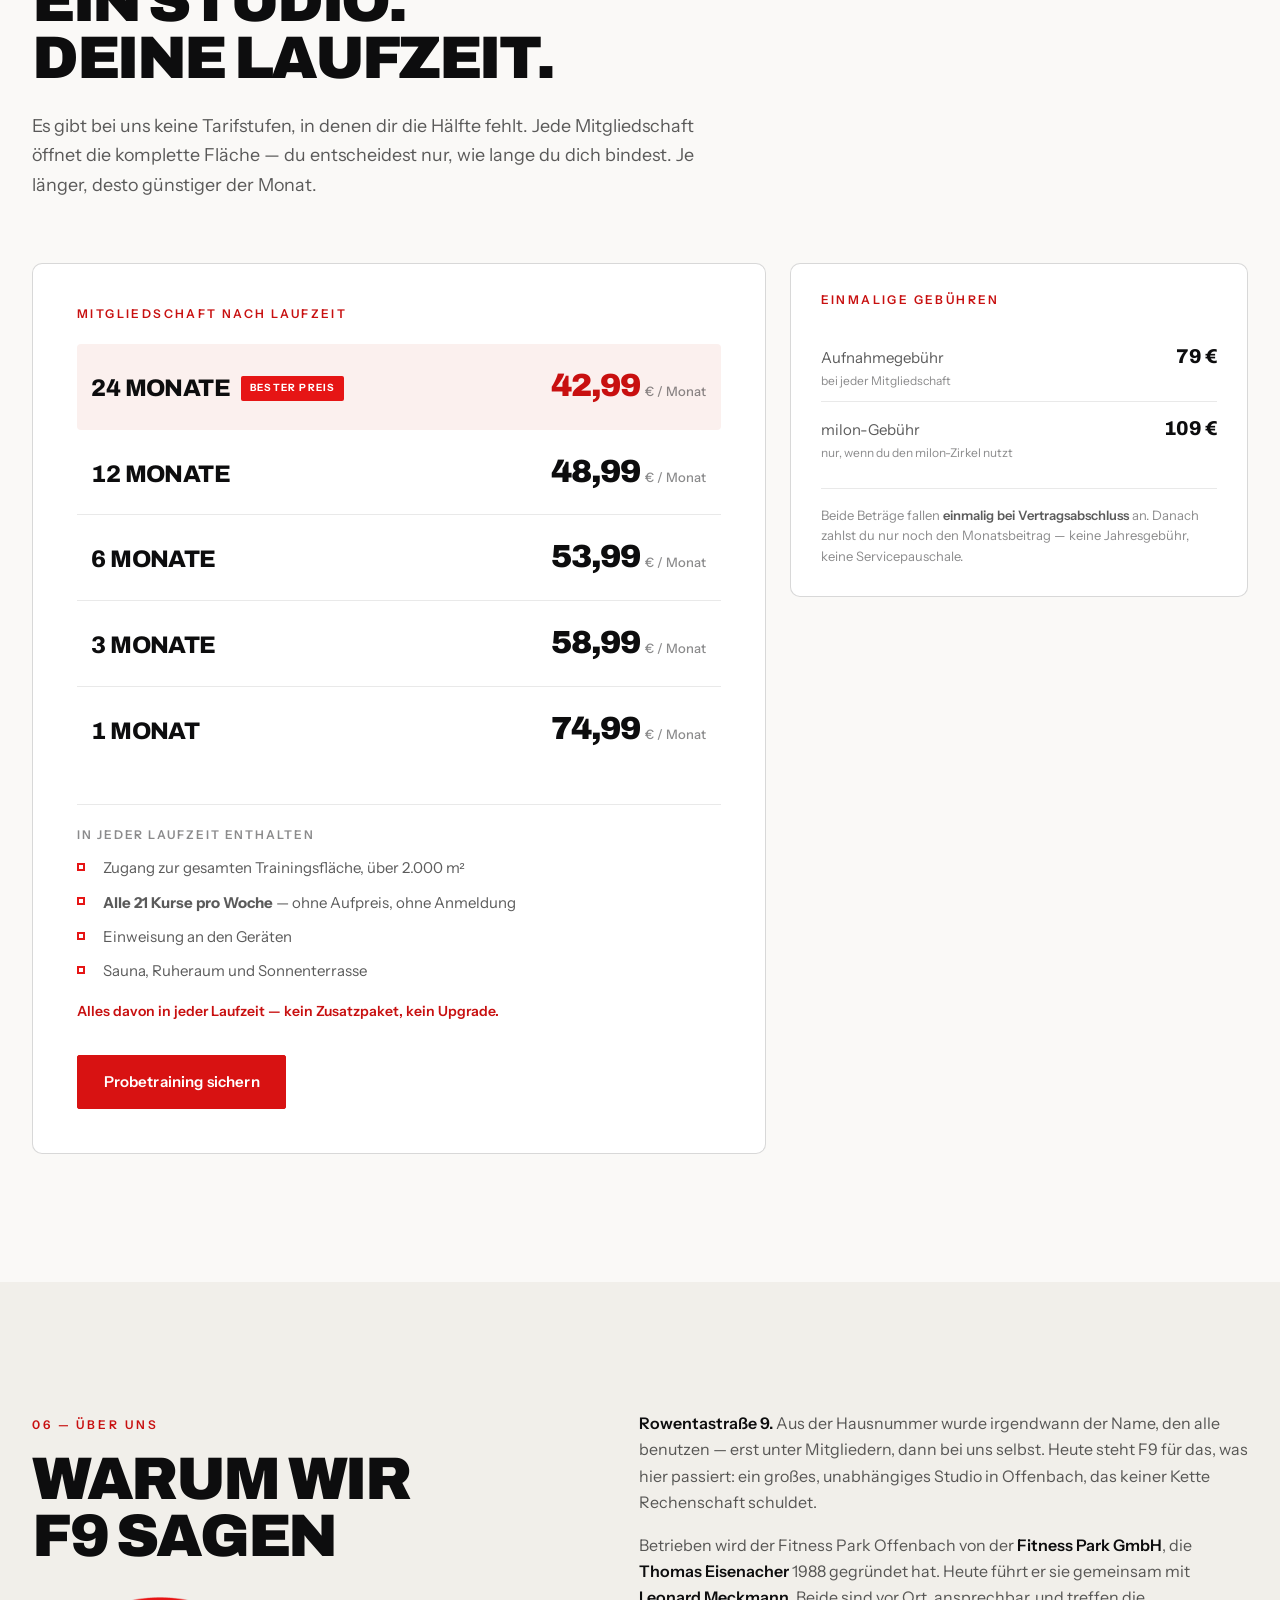
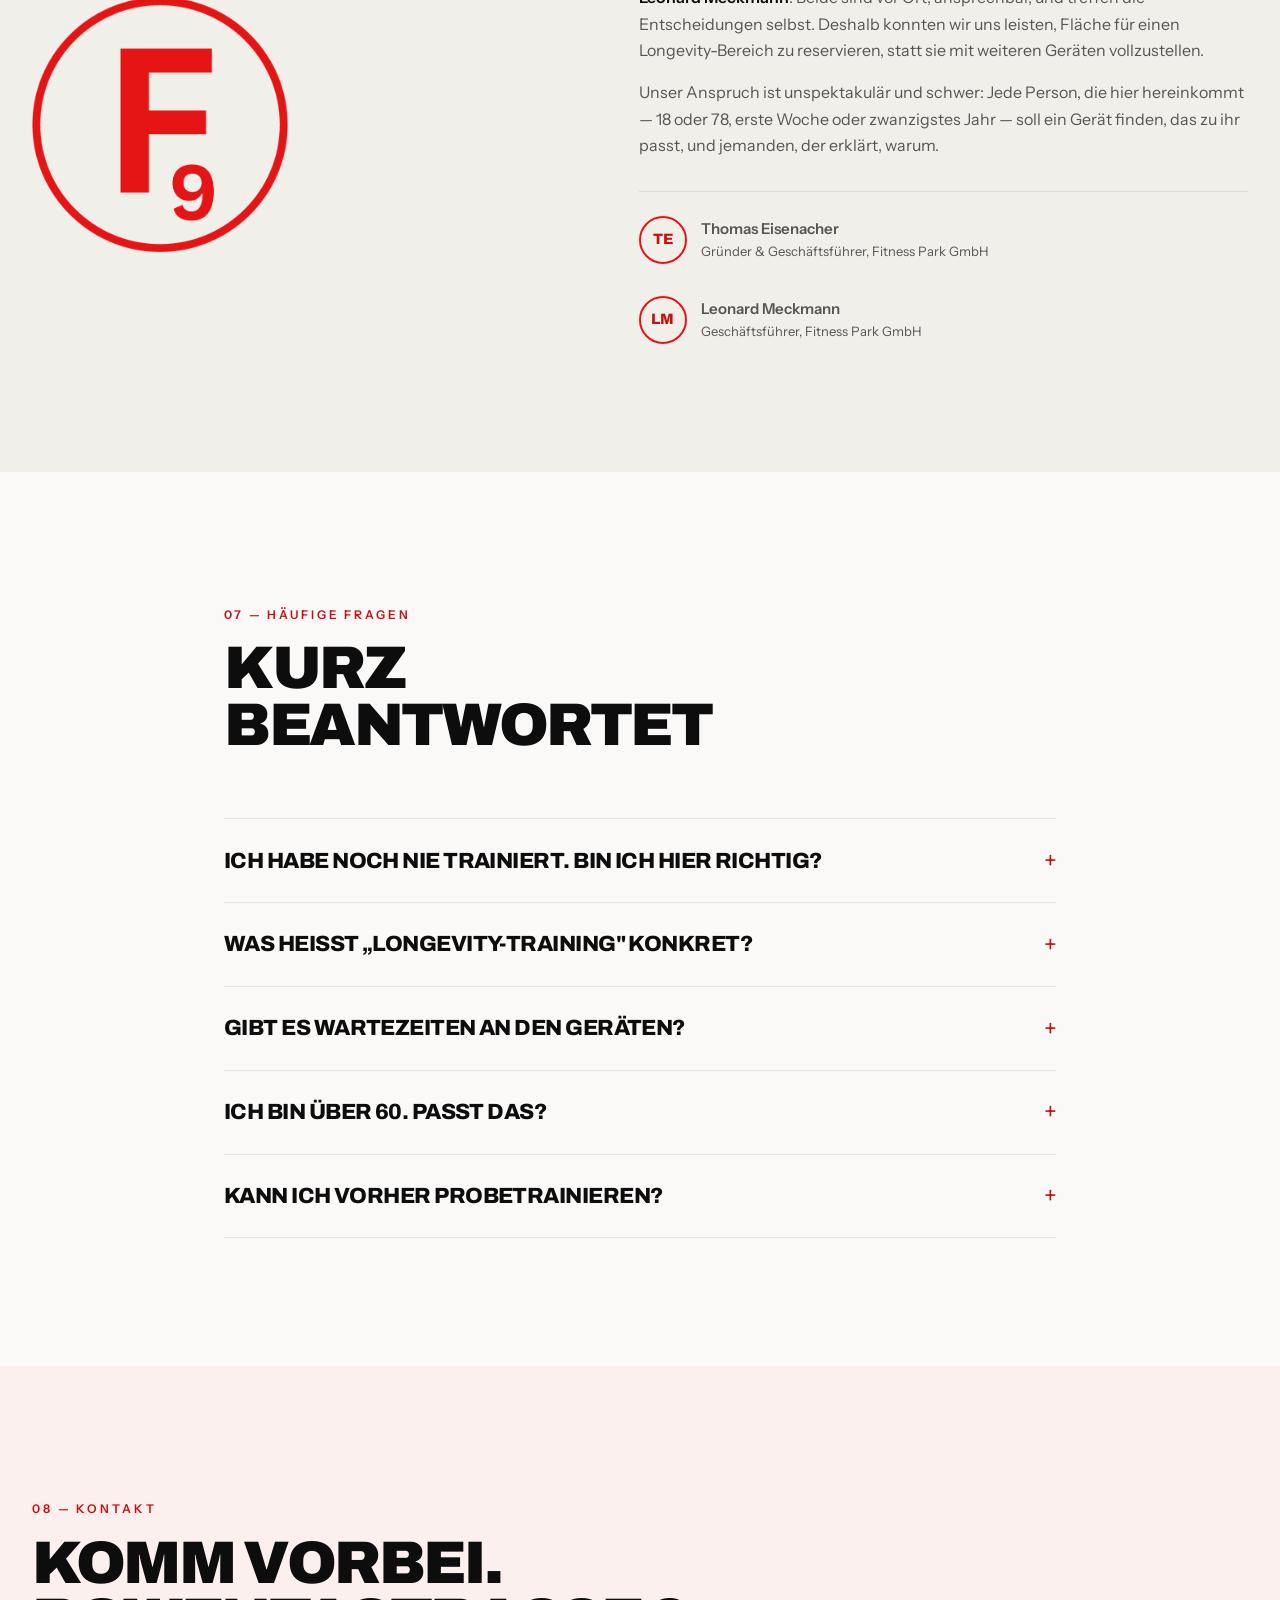
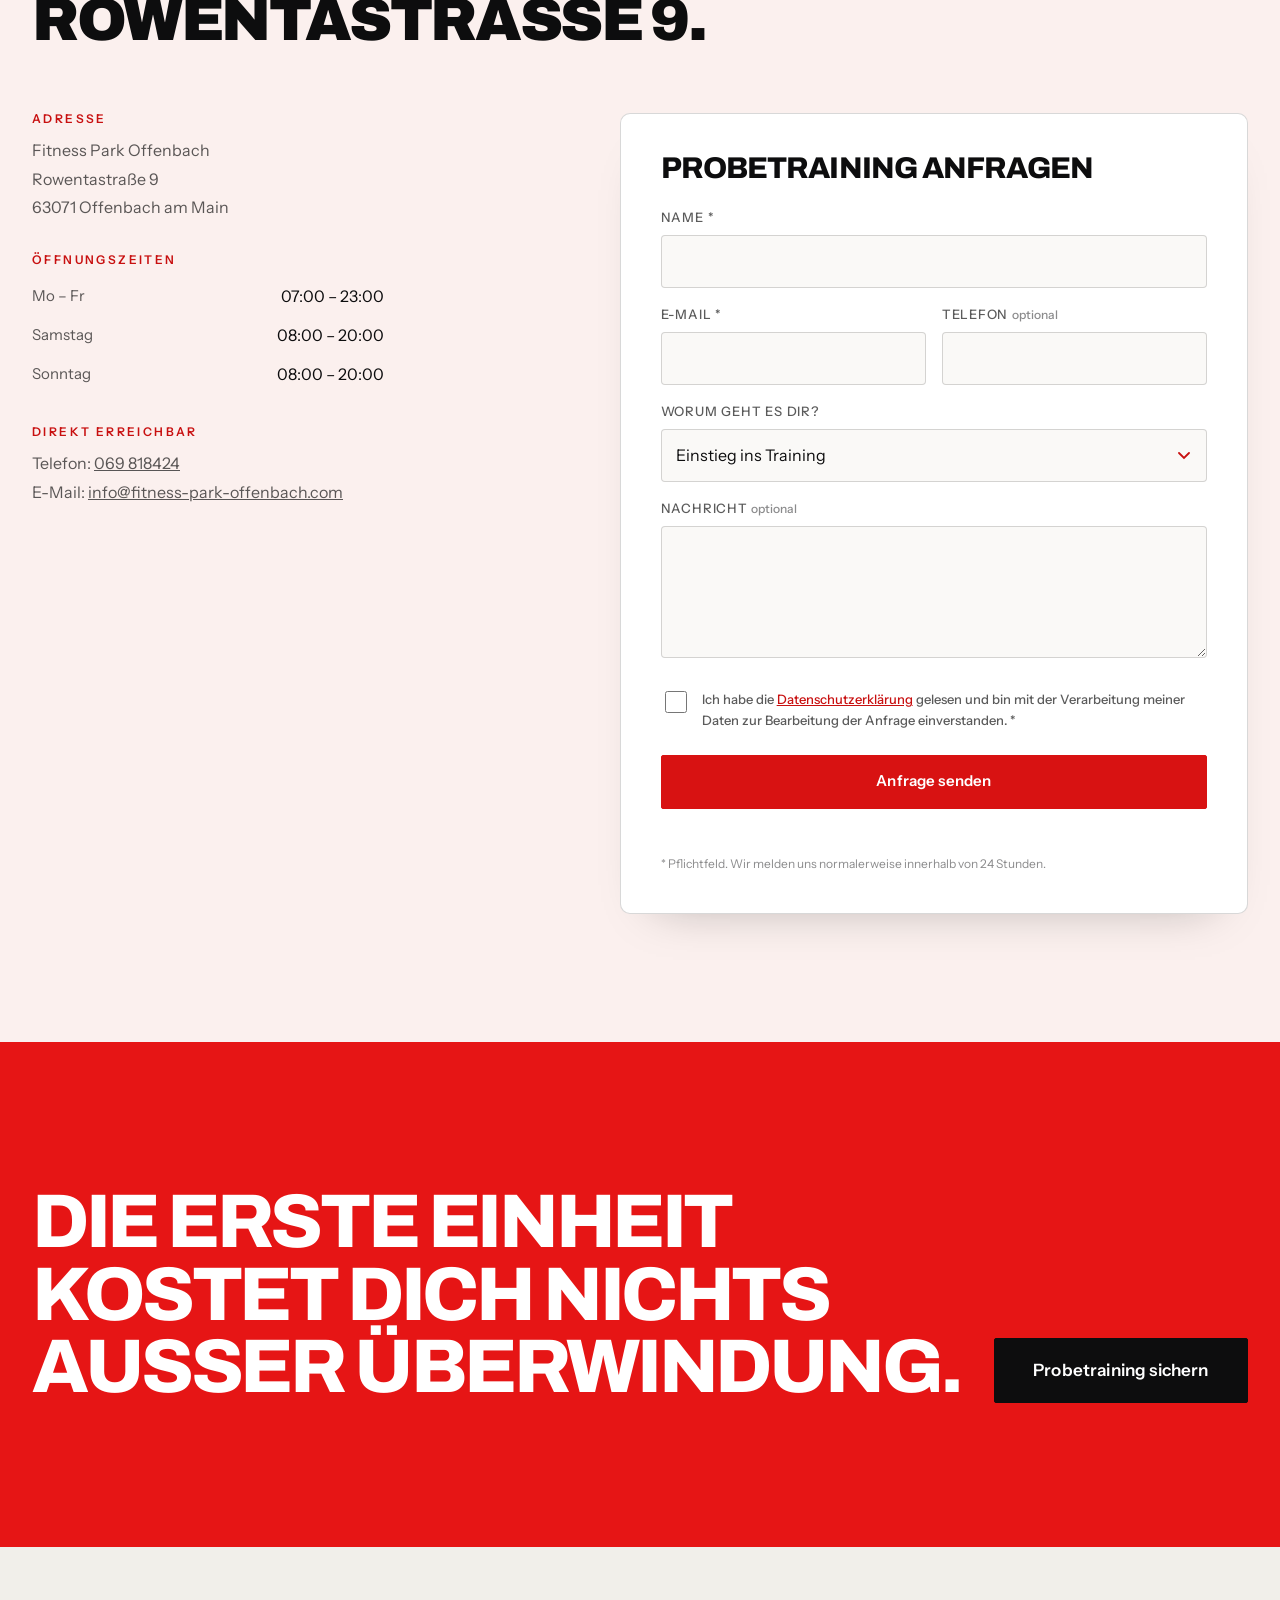
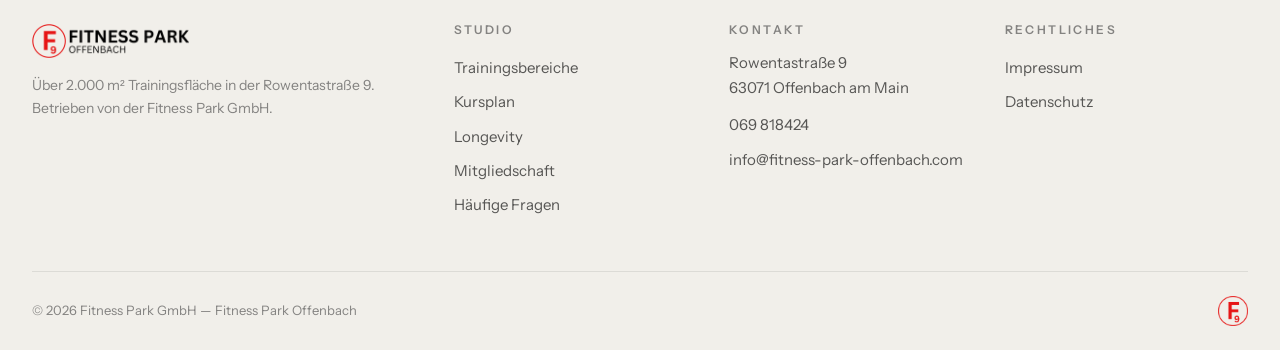
==== commit 1bda1f47: "Fotos heller, gebündelt in einem durchlaufenden Bildstreifen Rückmeldung: zu dunkel, und die Fotos s" ====
--- a/index.html
+++ b/index.html
@@ -214,13 +214,7 @@
           zu bedienen, ideal für den Einstieg und für alle, die ohne Risiko
           Last aufbauen wollen. Jede Übung lässt sich fein dosieren.
         </p>
-              <figure class="card__foto">
-          <picture>
-            <source type="image/webp" srcset="assets/img/fotos/kraftbereich-640.webp 640w, assets/img/fotos/kraftbereich-1000.webp 1000w" sizes="(max-width: 1000px) 100vw, 33vw">
-            <img src="assets/img/fotos/kraftbereich-1000.jpg" srcset="assets/img/fotos/kraftbereich-640.jpg 640w, assets/img/fotos/kraftbereich-1000.jpg 1000w" sizes="(max-width: 1000px) 100vw, 33vw"
-                 alt="Kraftbereich mit geführten Maschinen und Spiegelwand" width="1000" height="667" loading="lazy" decoding="async">
-          </picture>
-        </figure>
+      
       </article>
 
       <article class="card reveal" style="--d:.06s">
@@ -246,13 +240,7 @@
           Laufbänder, Crosstrainer, Ruderergometer, Bikes — für Grundlage,
           Intervalle und alles dazwischen.
         </p>
-              <figure class="card__foto">
-          <picture>
-            <source type="image/webp" srcset="assets/img/fotos/cardio-640.webp 640w, assets/img/fotos/cardio-1000.webp 1000w" sizes="(max-width: 1000px) 100vw, 33vw">
-            <img src="assets/img/fotos/cardio-1000.jpg" srcset="assets/img/fotos/cardio-640.jpg 640w, assets/img/fotos/cardio-1000.jpg 1000w" sizes="(max-width: 1000px) 100vw, 33vw"
-                 alt="Cardiobereich mit Crosstrainern, Laufbändern und Ergometern" width="1000" height="667" loading="lazy" decoding="async">
-          </picture>
-        </figure>
+      
       </article>
 
       <article class="card reveal" style="--d:.06s">
@@ -298,13 +286,7 @@
             </p>
           </div>
         </div>
-              <figure class="card__foto">
-          <picture>
-            <source type="image/webp" srcset="assets/img/fotos/milon-640.webp 640w, assets/img/fotos/milon-1000.webp 1000w" sizes="(max-width: 1000px) 100vw, 33vw">
-            <img src="assets/img/fotos/milon-1000.jpg" srcset="assets/img/fotos/milon-640.jpg 640w, assets/img/fotos/milon-1000.jpg 1000w" sizes="(max-width: 1000px) 100vw, 33vw"
-                 alt="milon-Zirkel mit über zehn elektronisch gesteuerten Geräten" width="1000" height="667" loading="lazy" decoding="async">
-          </picture>
-        </figure>
+      
       </article>
 
       <article class="card reveal" style="--d:.18s">
@@ -332,13 +314,7 @@
           Regeneration ist kein Zusatz, sondern der Teil des Trainings, an dem
           die Anpassung überhaupt erst passiert.
         </p>
-              <figure class="card__foto">
-          <picture>
-            <source type="image/webp" srcset="assets/img/fotos/sauna-640.webp 640w, assets/img/fotos/sauna-1000.webp 1000w" sizes="(max-width: 1000px) 100vw, 33vw">
-            <img src="assets/img/fotos/sauna-1000.jpg" srcset="assets/img/fotos/sauna-640.jpg 640w, assets/img/fotos/sauna-1000.jpg 1000w" sizes="(max-width: 1000px) 100vw, 33vw"
-                 alt="Empfangsbereich des Saunabereichs mit Ruheraum" width="1000" height="667" loading="lazy" decoding="async">
-          </picture>
-        </figure>
+      
       </article>
 
       <article class="card reveal" style="--d:.24s">
@@ -353,6 +329,110 @@
         </p>
       </article>
     </div>
+  </div>
+</section>
+
+<!-- ============ BILDSTREIFEN ============ -->
+<section class="lauf" aria-label="Eindrücke aus dem Studio">
+  <div class="lauf__spur">
+      <figure class="lauf__bild">
+        <picture>
+          <source type="image/webp" srcset="assets/img/fotos/trainingsflaeche-600.webp 600w, assets/img/fotos/trainingsflaeche-900.webp 900w" sizes="(max-width: 700px) 72vw, 30rem">
+          <img src="assets/img/fotos/trainingsflaeche-900.jpg" srcset="assets/img/fotos/trainingsflaeche-600.jpg 600w, assets/img/fotos/trainingsflaeche-900.jpg 900w" sizes="(max-width: 700px) 72vw, 30rem"
+               alt="Blick über die Trainingsfläche mit Kraftgeräten und Cardiobereich" width="900" height="600" loading="lazy" decoding="async">
+        </picture>
+      </figure>
+      <figure class="lauf__bild">
+        <picture>
+          <source type="image/webp" srcset="assets/img/fotos/milon-600.webp 600w, assets/img/fotos/milon-900.webp 900w" sizes="(max-width: 700px) 72vw, 30rem">
+          <img src="assets/img/fotos/milon-900.jpg" srcset="assets/img/fotos/milon-600.jpg 600w, assets/img/fotos/milon-900.jpg 900w" sizes="(max-width: 700px) 72vw, 30rem"
+               alt="milon-Zirkel mit über zehn elektronisch gesteuerten Geräten" width="900" height="600" loading="lazy" decoding="async">
+        </picture>
+      </figure>
+      <figure class="lauf__bild">
+        <picture>
+          <source type="image/webp" srcset="assets/img/fotos/terrasse-600.webp 600w, assets/img/fotos/terrasse-900.webp 900w" sizes="(max-width: 700px) 72vw, 30rem">
+          <img src="assets/img/fotos/terrasse-900.jpg" srcset="assets/img/fotos/terrasse-600.jpg 600w, assets/img/fotos/terrasse-900.jpg 900w" sizes="(max-width: 700px) 72vw, 30rem"
+               alt="Sonnenterrasse mit Liegen bei Sonnenuntergang" width="900" height="600" loading="lazy" decoding="async">
+        </picture>
+      </figure>
+      <figure class="lauf__bild">
+        <picture>
+          <source type="image/webp" srcset="assets/img/fotos/cardio-600.webp 600w, assets/img/fotos/cardio-900.webp 900w" sizes="(max-width: 700px) 72vw, 30rem">
+          <img src="assets/img/fotos/cardio-900.jpg" srcset="assets/img/fotos/cardio-600.jpg 600w, assets/img/fotos/cardio-900.jpg 900w" sizes="(max-width: 700px) 72vw, 30rem"
+               alt="Cardiobereich mit Crosstrainern, Laufbändern und Ergometern" width="900" height="600" loading="lazy" decoding="async">
+        </picture>
+      </figure>
+      <figure class="lauf__bild">
+        <picture>
+          <source type="image/webp" srcset="assets/img/fotos/sauna-600.webp 600w, assets/img/fotos/sauna-900.webp 900w" sizes="(max-width: 700px) 72vw, 30rem">
+          <img src="assets/img/fotos/sauna-900.jpg" srcset="assets/img/fotos/sauna-600.jpg 600w, assets/img/fotos/sauna-900.jpg 900w" sizes="(max-width: 700px) 72vw, 30rem"
+               alt="Empfangsbereich des Saunabereichs mit Ruheraum" width="900" height="600" loading="lazy" decoding="async">
+        </picture>
+      </figure>
+      <figure class="lauf__bild">
+        <picture>
+          <source type="image/webp" srcset="assets/img/fotos/kraftbereich-600.webp 600w, assets/img/fotos/kraftbereich-900.webp 900w" sizes="(max-width: 700px) 72vw, 30rem">
+          <img src="assets/img/fotos/kraftbereich-900.jpg" srcset="assets/img/fotos/kraftbereich-600.jpg 600w, assets/img/fotos/kraftbereich-900.jpg 900w" sizes="(max-width: 700px) 72vw, 30rem"
+               alt="Kraftbereich mit geführten Maschinen und Spiegelwand" width="900" height="600" loading="lazy" decoding="async">
+        </picture>
+      </figure>
+      <figure class="lauf__bild">
+        <picture>
+          <source type="image/webp" srcset="assets/img/fotos/umkleide-600.webp 600w, assets/img/fotos/umkleide-900.webp 900w" sizes="(max-width: 700px) 72vw, 30rem">
+          <img src="assets/img/fotos/umkleide-900.jpg" srcset="assets/img/fotos/umkleide-600.jpg 600w, assets/img/fotos/umkleide-900.jpg 900w" sizes="(max-width: 700px) 72vw, 30rem"
+               alt="Umkleide mit Schränken, Sitzbank und Backsteinwand" width="900" height="600" loading="lazy" decoding="async">
+        </picture>
+      </figure>
+      <figure class="lauf__bild" aria-hidden="true">
+        <picture>
+          <source type="image/webp" srcset="assets/img/fotos/trainingsflaeche-600.webp 600w, assets/img/fotos/trainingsflaeche-900.webp 900w" sizes="(max-width: 700px) 72vw, 30rem">
+          <img src="assets/img/fotos/trainingsflaeche-900.jpg" srcset="assets/img/fotos/trainingsflaeche-600.jpg 600w, assets/img/fotos/trainingsflaeche-900.jpg 900w" sizes="(max-width: 700px) 72vw, 30rem"
+               alt="" width="900" height="600" loading="lazy" decoding="async">
+        </picture>
+      </figure>
+      <figure class="lauf__bild" aria-hidden="true">
+        <picture>
+          <source type="image/webp" srcset="assets/img/fotos/milon-600.webp 600w, assets/img/fotos/milon-900.webp 900w" sizes="(max-width: 700px) 72vw, 30rem">
+          <img src="assets/img/fotos/milon-900.jpg" srcset="assets/img/fotos/milon-600.jpg 600w, assets/img/fotos/milon-900.jpg 900w" sizes="(max-width: 700px) 72vw, 30rem"
+               alt="" width="900" height="600" loading="lazy" decoding="async">
+        </picture>
+      </figure>
+      <figure class="lauf__bild" aria-hidden="true">
+        <picture>
+          <source type="image/webp" srcset="assets/img/fotos/terrasse-600.webp 600w, assets/img/fotos/terrasse-900.webp 900w" sizes="(max-width: 700px) 72vw, 30rem">
+          <img src="assets/img/fotos/terrasse-900.jpg" srcset="assets/img/fotos/terrasse-600.jpg 600w, assets/img/fotos/terrasse-900.jpg 900w" sizes="(max-width: 700px) 72vw, 30rem"
+               alt="" width="900" height="600" loading="lazy" decoding="async">
+        </picture>
+      </figure>
+      <figure class="lauf__bild" aria-hidden="true">
+        <picture>
+          <source type="image/webp" srcset="assets/img/fotos/cardio-600.webp 600w, assets/img/fotos/cardio-900.webp 900w" sizes="(max-width: 700px) 72vw, 30rem">
+          <img src="assets/img/fotos/cardio-900.jpg" srcset="assets/img/fotos/cardio-600.jpg 600w, assets/img/fotos/cardio-900.jpg 900w" sizes="(max-width: 700px) 72vw, 30rem"
+               alt="" width="900" height="600" loading="lazy" decoding="async">
+        </picture>
+      </figure>
+      <figure class="lauf__bild" aria-hidden="true">
+        <picture>
+          <source type="image/webp" srcset="assets/img/fotos/sauna-600.webp 600w, assets/img/fotos/sauna-900.webp 900w" sizes="(max-width: 700px) 72vw, 30rem">
+          <img src="assets/img/fotos/sauna-900.jpg" srcset="assets/img/fotos/sauna-600.jpg 600w, assets/img/fotos/sauna-900.jpg 900w" sizes="(max-width: 700px) 72vw, 30rem"
+               alt="" width="900" height="600" loading="lazy" decoding="async">
+        </picture>
+      </figure>
+      <figure class="lauf__bild" aria-hidden="true">
+        <picture>
+          <source type="image/webp" srcset="assets/img/fotos/kraftbereich-600.webp 600w, assets/img/fotos/kraftbereich-900.webp 900w" sizes="(max-width: 700px) 72vw, 30rem">
+          <img src="assets/img/fotos/kraftbereich-900.jpg" srcset="assets/img/fotos/kraftbereich-600.jpg 600w, assets/img/fotos/kraftbereich-900.jpg 900w" sizes="(max-width: 700px) 72vw, 30rem"
+               alt="" width="900" height="600" loading="lazy" decoding="async">
+        </picture>
+      </figure>
+      <figure class="lauf__bild" aria-hidden="true">
+        <picture>
+          <source type="image/webp" srcset="assets/img/fotos/umkleide-600.webp 600w, assets/img/fotos/umkleide-900.webp 900w" sizes="(max-width: 700px) 72vw, 30rem">
+          <img src="assets/img/fotos/umkleide-900.jpg" srcset="assets/img/fotos/umkleide-600.jpg 600w, assets/img/fotos/umkleide-900.jpg 900w" sizes="(max-width: 700px) 72vw, 30rem"
+               alt="" width="900" height="600" loading="lazy" decoding="async">
+        </picture>
+      </figure>
   </div>
 </section>
 
@@ -618,17 +698,7 @@
     <div class="about__left">
       <p class="sec-label reveal">06 — Über uns</p>
       <h2 class="sec-title reveal" style="--d:.06s">Warum wir<br>F9 sagen</h2>
-      <figure class="about__foto reveal" style="--d:.12s">
-        <picture>
-          <source type="image/webp" srcset="assets/img/fotos/umkleide-800.webp 800w, assets/img/fotos/umkleide-1200.webp 1200w" sizes="(max-width: 860px) 100vw, 40vw">
-          <img src="assets/img/fotos/umkleide-800.jpg"
-               srcset="assets/img/fotos/umkleide-800.jpg 800w, assets/img/fotos/umkleide-1200.jpg 1200w"
-               sizes="(max-width: 860px) 100vw, 40vw"
-               alt="Umkleidebereich mit Schränken, Sitzbank und Backsteinwand"
-               width="800" height="533" loading="lazy" decoding="async">
-        </picture>
-        <figcaption>Umkleide — der Anspruch endet nicht an der Trainingsfläche.</figcaption>
-      </figure>
+      <img class="about__mark reveal" style="--d:.12s" src="assets/img/logo-mark.png" alt="" aria-hidden="true" width="627" height="626">
     </div>
 
     <div class="about__right">
@@ -846,28 +916,6 @@
   </div>
 </section>
 
-<!-- ============ TERRASSEN-BAND ============ -->
-<section class="band" aria-labelledby="band-titel">
-  <picture>
-    <source type="image/webp" srcset="assets/img/fotos/terrasse-900.webp 900w, assets/img/fotos/terrasse-1400.webp 1400w, assets/img/fotos/terrasse-2000.webp 2000w" sizes="100vw">
-    <img class="band__bild" src="assets/img/fotos/terrasse-1400.jpg"
-         srcset="assets/img/fotos/terrasse-900.jpg 900w, assets/img/fotos/terrasse-1400.jpg 1400w, assets/img/fotos/terrasse-2000.jpg 2000w"
-         sizes="100vw"
-         alt="Sonnenterrasse des Fitness Park Offenbach mit Liegen bei Sonnenuntergang"
-         width="1400" height="990" loading="lazy" decoding="async">
-  </picture>
-
-  <div class="wrap band__inhalt">
-    <p class="band__label">Nach dem Training</p>
-    <h2 class="band__titel" id="band-titel">Die Sonnenterrasse<br>gehört dazu</h2>
-    <p class="band__text">
-      Große Holzterrasse mit Liegen über den Dächern von Offenbach. Kein
-      Aufpreis, kein Zusatzpaket — in jeder Mitgliedschaft enthalten,
-      genau wie Sauna und Ruheraum.
-    </p>
-  </div>
-</section>
-
 <!-- ============ CTA ============ -->
 <section class="cta">
   <div class="wrap cta__inner">
--- a/assets/css/styles.css
+++ b/assets/css/styles.css
@@ -400,24 +400,6 @@
 .card--accent{ grid-column:span 2; background:var(--red-tint); }
 .card--accent:hover{ background:var(--red-tint-2); }
 
-/* Foto am Fuß einer Karte — füllt den freien Raum,
-   statt durch eine feste Höhe neue Lücken zu erzeugen */
-.card{ display:flex; flex-direction:column; }
-.card__foto{
-  --pad:clamp(1.75rem,3vw,2.5rem);
-  margin:var(--s-3) calc(var(--pad) * -1) calc(var(--pad) * -1);
-  margin-top:auto;
-  min-height:11rem; flex:1 1 auto;
-  overflow:hidden; background:var(--paper-2);
-}
-.card__foto picture{ display:block; height:100%; }
-.card__foto img{
-  width:100%; height:100%; min-height:11rem; display:block;
-  object-fit:cover;
-  transition:transform 700ms var(--ease);
-}
-.card:hover .card__foto img{ transform:scale(1.04); }
-
 .card__num{
   position:absolute; top:1.5rem; right:1.5rem;
   font-family:var(--display); font-weight:800; font-size:1rem;
@@ -454,6 +436,55 @@
 @media (max-width:600px){
   .bento{ grid-template-columns:1fr; }
   .card--accent,.bento > .card:last-child{ grid-column:span 1; }
+}
+
+/* =========================================================
+   Bildstreifen — Eindrücke, endlos durchlaufend
+   ========================================================= */
+.lauf{
+  overflow:hidden;
+  padding-block:clamp(2.5rem,5vw,4rem);
+  background:var(--paper-2);
+  border-block:1px solid var(--line-2);
+}
+.lauf__spur{
+  display:flex; width:max-content;
+  gap:clamp(.75rem,1.5vw,1.25rem);
+  animation:laufen 64s linear infinite;
+}
+.lauf:hover .lauf__spur{ animation-play-state:paused; }
+
+.lauf__bild{
+  margin:0; flex:none;
+  width:clamp(17rem,32vw,30rem);
+  border-radius:var(--radius-lg);
+  overflow:hidden;
+  background:var(--card);
+}
+.lauf__bild img{
+  width:100%; height:100%; display:block;
+  aspect-ratio:3 / 2; object-fit:cover;
+}
+
+/* Die Spur enthält jeden Satz zweimal — die Hälfte ist eine volle Runde */
+@keyframes laufen{
+  from{ transform:translateX(0); }
+  to  { transform:translateX(calc(-50% - clamp(.375rem,.75vw,.625rem))); }
+}
+
+/* Weiche Kanten links und rechts */
+.lauf{ position:relative; }
+.lauf::before,.lauf::after{
+  content:''; position:absolute; top:0; bottom:0; width:clamp(2rem,8vw,7rem);
+  z-index:1; pointer-events:none;
+}
+.lauf::before{ left:0;  background:linear-gradient(90deg, var(--paper-2), transparent); }
+.lauf::after { right:0; background:linear-gradient(270deg, var(--paper-2), transparent); }
+
+/* Ohne Bewegung: von Hand seitlich scrollbar */
+@media (prefers-reduced-motion:reduce){
+  .lauf__spur{ animation:none; overflow-x:auto; width:auto; }
+  .lauf{ overflow:visible; }
 }
 
 /* =========================================================
@@ -836,15 +867,7 @@
 .about{ display:grid; grid-template-columns:1fr 1.15fr; gap:clamp(2rem,6vw,5rem); align-items:start; }
 .about__right p{ color:var(--ink-2); max-width:56ch; }
 .about__right strong{ color:var(--ink); font-weight:600; }
-.about__foto{
-  margin:var(--s-4) 0 0; max-width:26rem;
-  border-radius:var(--radius-lg); overflow:hidden;
-}
-.about__foto img{ width:100%; display:block; }
-.about__foto figcaption{
-  padding:.75rem .1rem 0;
-  font-size:.8125rem; color:var(--ink-3); line-height:1.5;
-}
+.about__mark{ margin-top:var(--s-4); max-width:16rem; }
 .owners{
   display:flex; flex-wrap:wrap; gap:var(--s-4);
   margin-top:var(--s-4); padding-top:var(--s-3); border-top:1px solid var(--line-2);
@@ -965,45 +988,6 @@
 }
 
 /* =========================================================
-   Vollflächiges Bildband — Sonnenterrasse
-   ========================================================= */
-.band{
-  position:relative; isolation:isolate;
-  min-height:clamp(24rem,54vh,34rem);
-  display:flex; align-items:flex-end;
-  padding-block:clamp(3rem,7vw,5rem);
-  overflow:hidden;
-}
-.band__bild{
-  position:absolute; inset:0; z-index:-2;
-  width:100%; height:100%; object-fit:cover; object-position:center 58%;
-}
-/* Verlauf von unten, damit die Schrift auf jedem Bildausschnitt trägt */
-.band::after{
-  content:''; position:absolute; inset:0; z-index:-1;
-  background:linear-gradient(0deg,
-    rgba(10,10,11,.86) 0%,
-    rgba(10,10,11,.62) 34%,
-    rgba(10,10,11,.20) 62%,
-    rgba(10,10,11,.05) 100%);
-}
-.band__inhalt{ color:#fff; }
-.band__label{
-  font-size:.75rem; letter-spacing:.24em; text-transform:uppercase;
-  color:#fff; opacity:.75; margin:0 0 var(--s-2); font-weight:600;
-}
-.band__titel{
-  font-size:clamp(2rem,5vw,3.75rem);
-  text-transform:uppercase; letter-spacing:-.04em;
-  margin:0 0 var(--s-3); color:#fff;
-}
-.band__text{
-  max-width:46ch; margin:0;
-  color:rgba(255,255,255,.88);
-  font-size:clamp(1rem,1.4vw,1.125rem);
-}
-
-/* =========================================================
    Abschluss-CTA — volle rote Fläche als Gegengewicht
    ========================================================= */
 .cta{ padding-block:clamp(5rem,12vw,9rem); background:var(--red); color:#fff; }
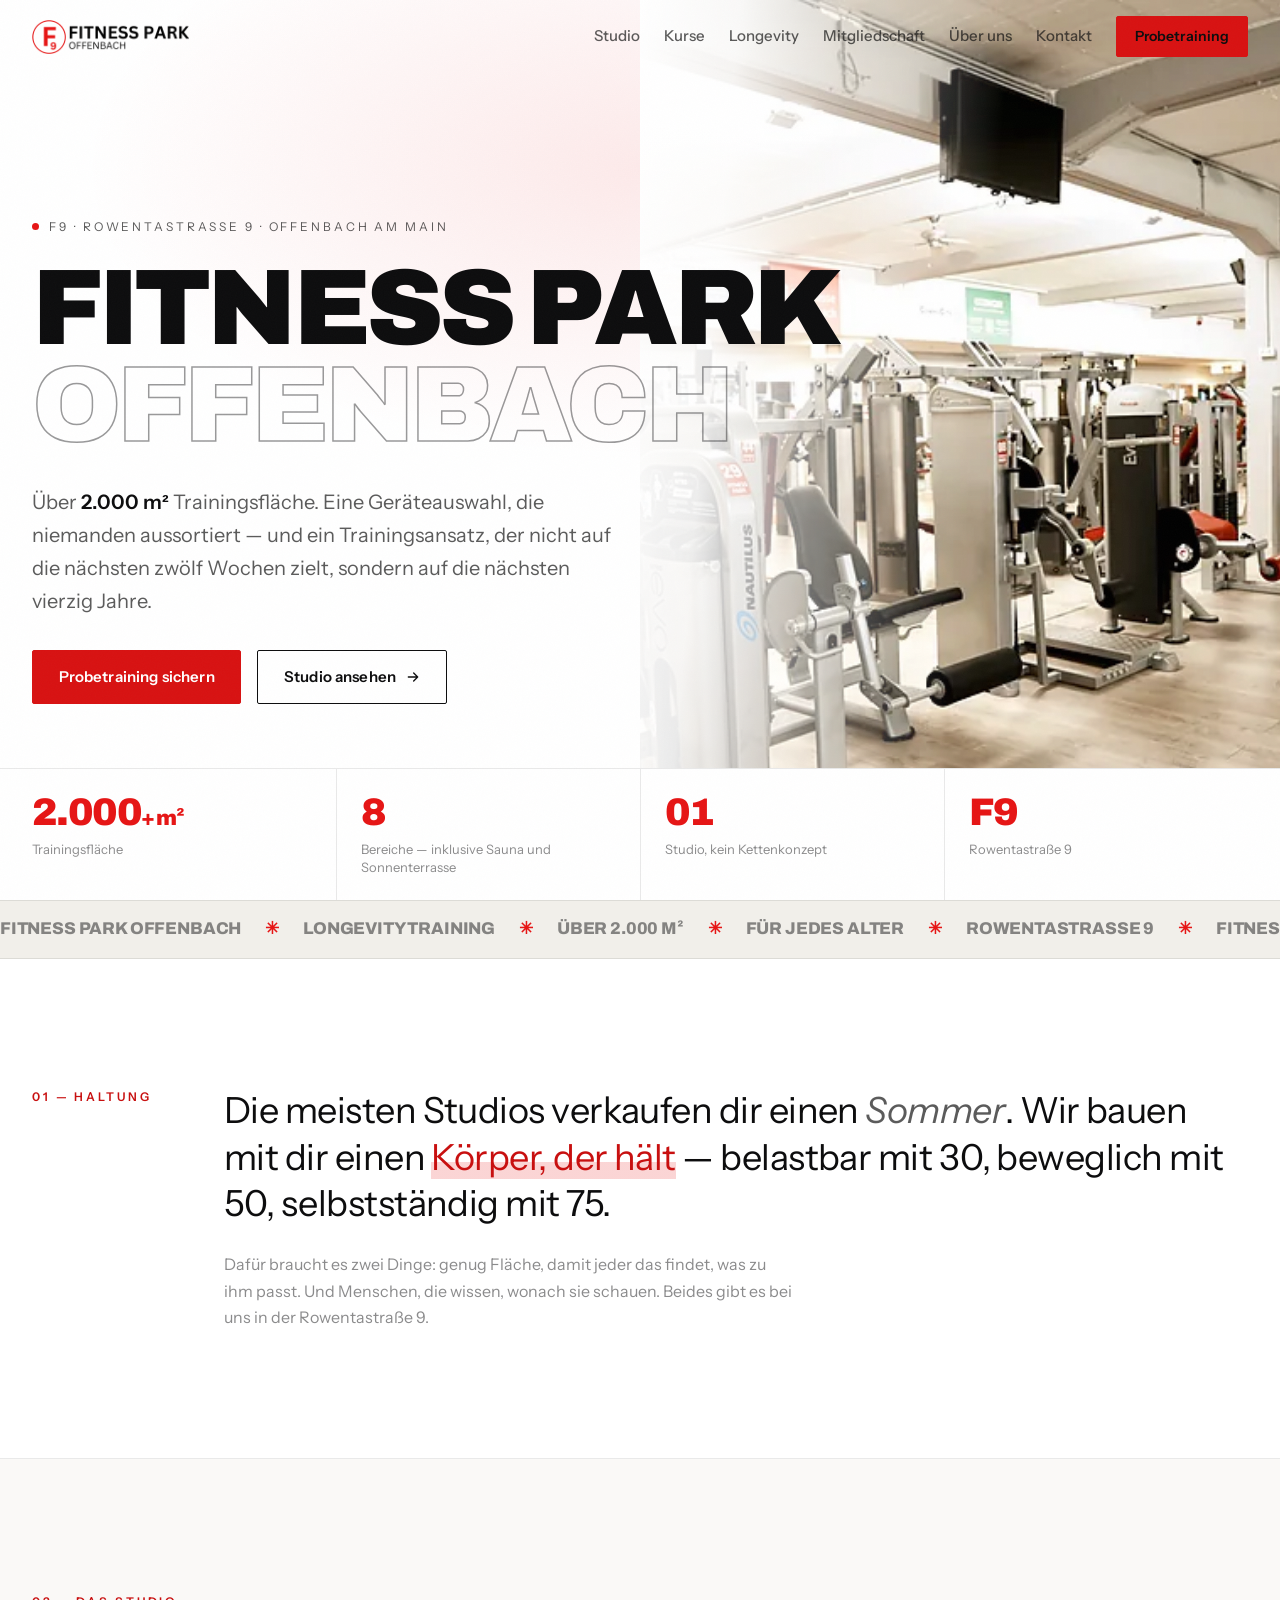
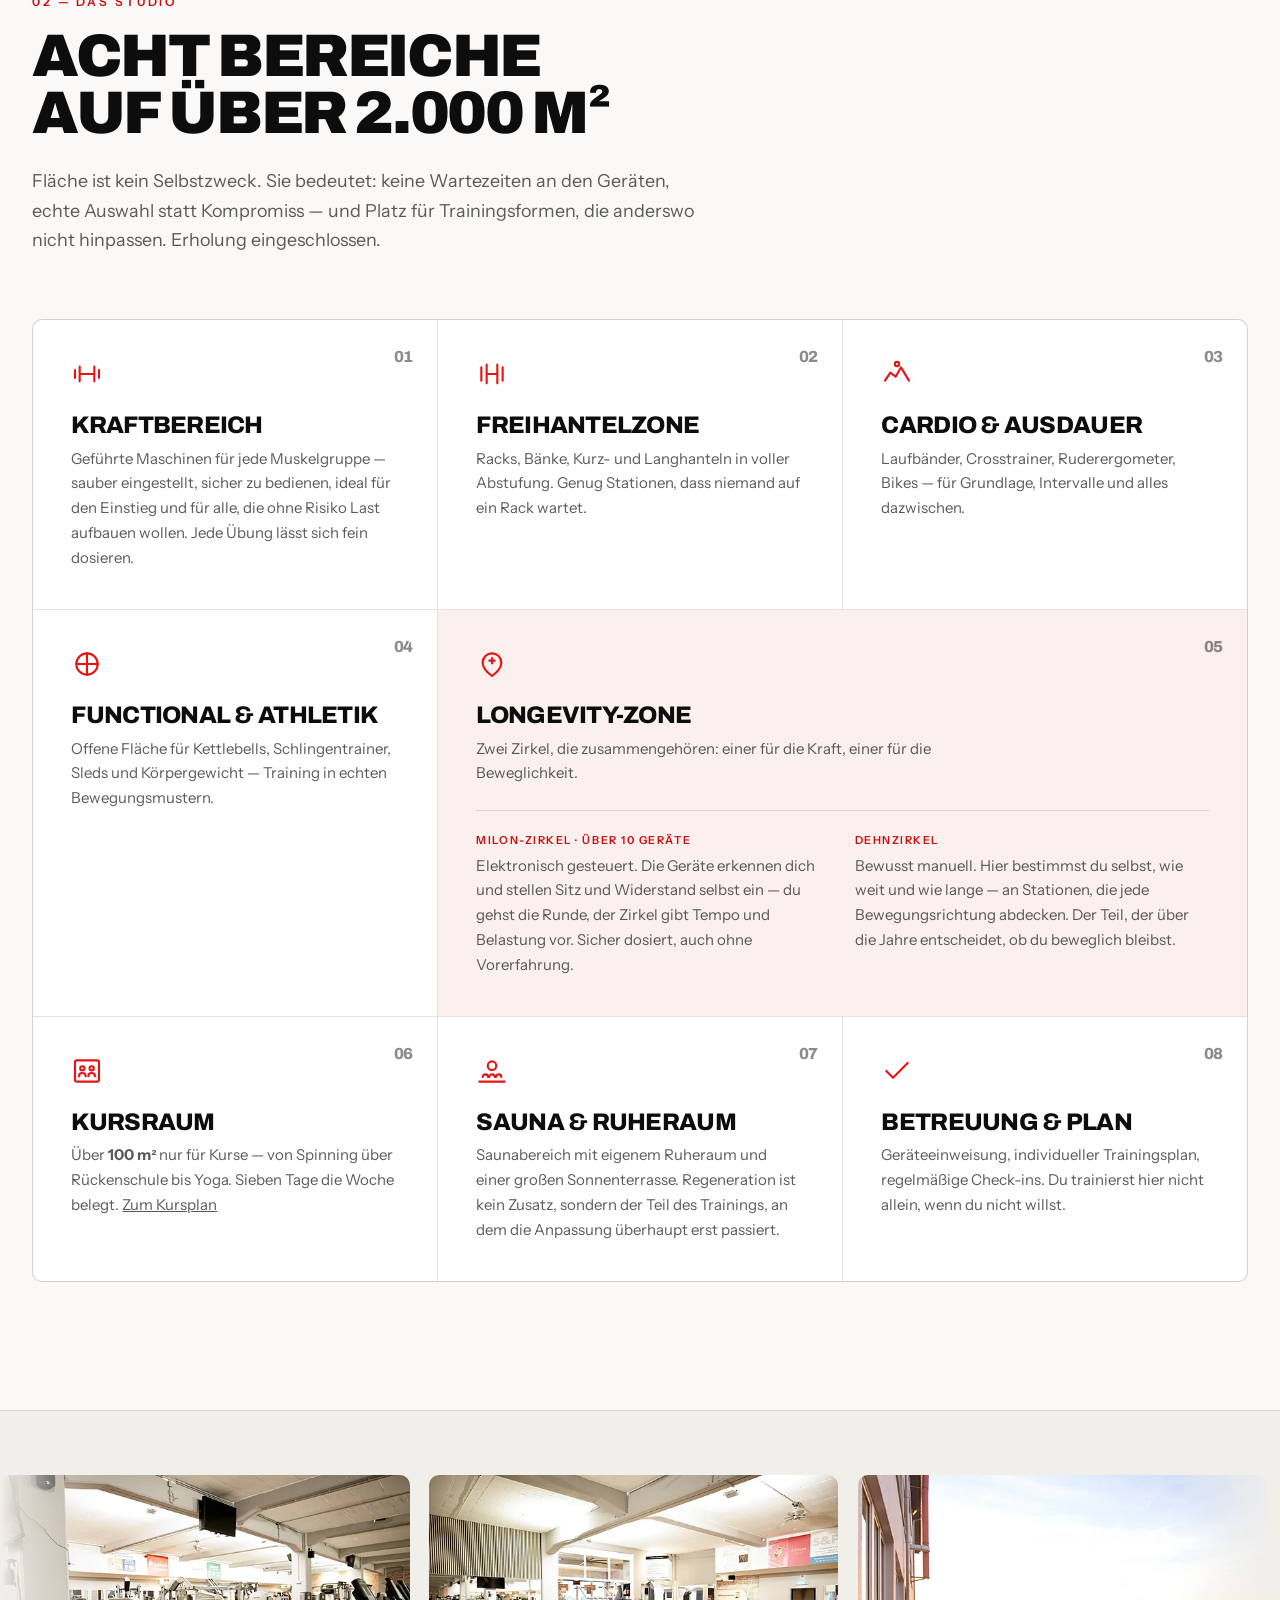
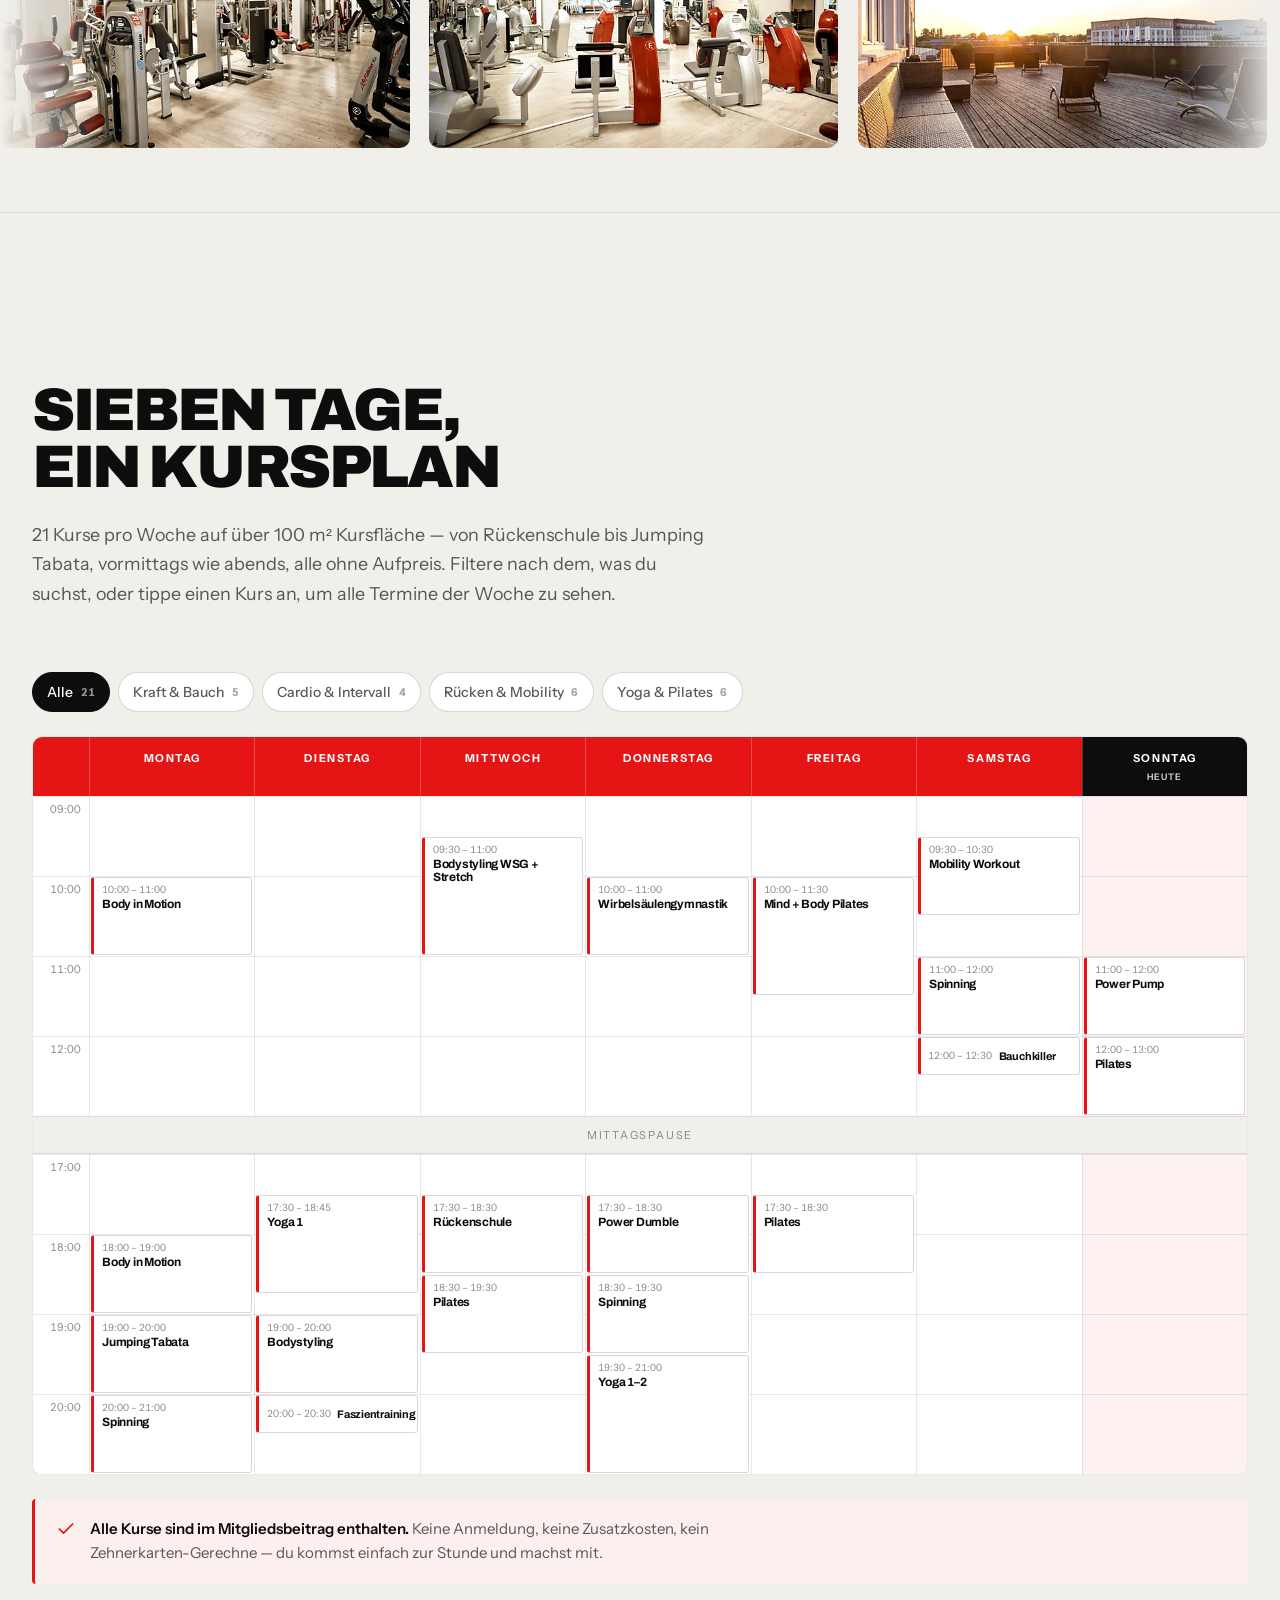
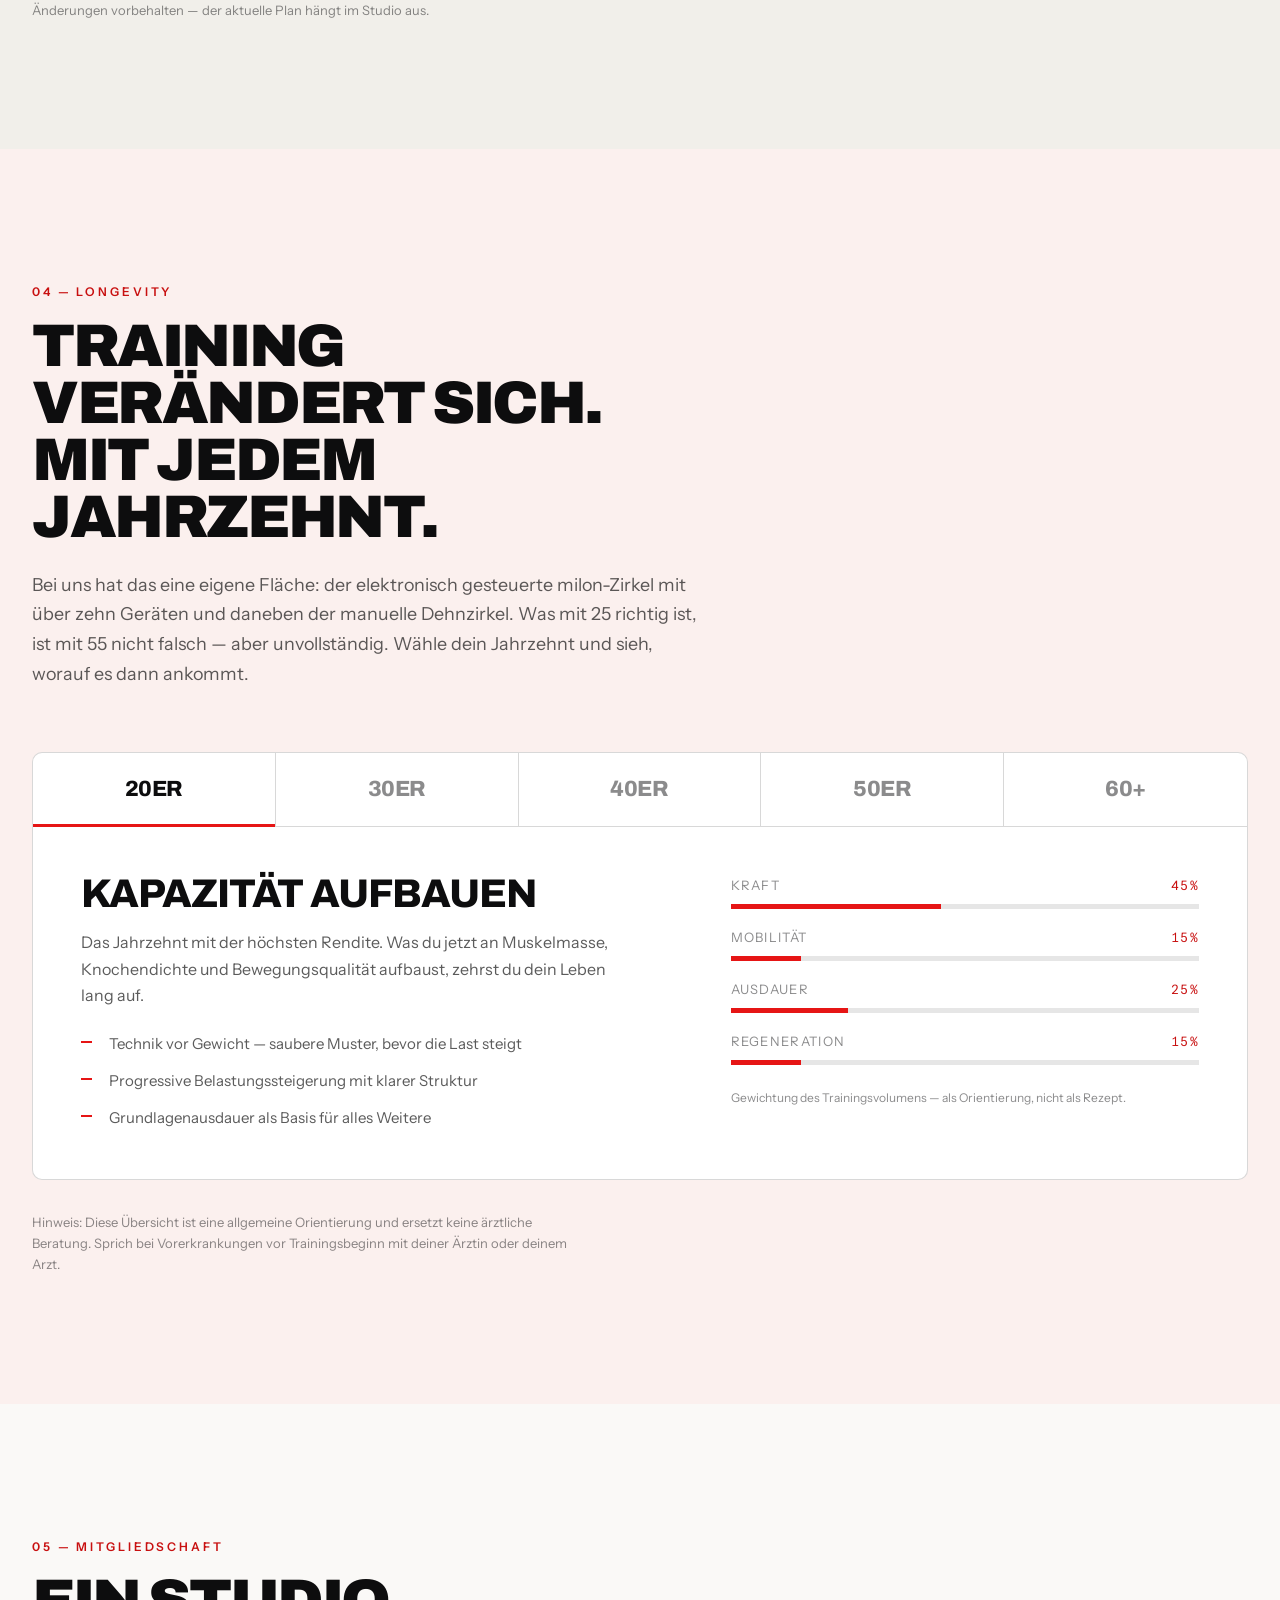
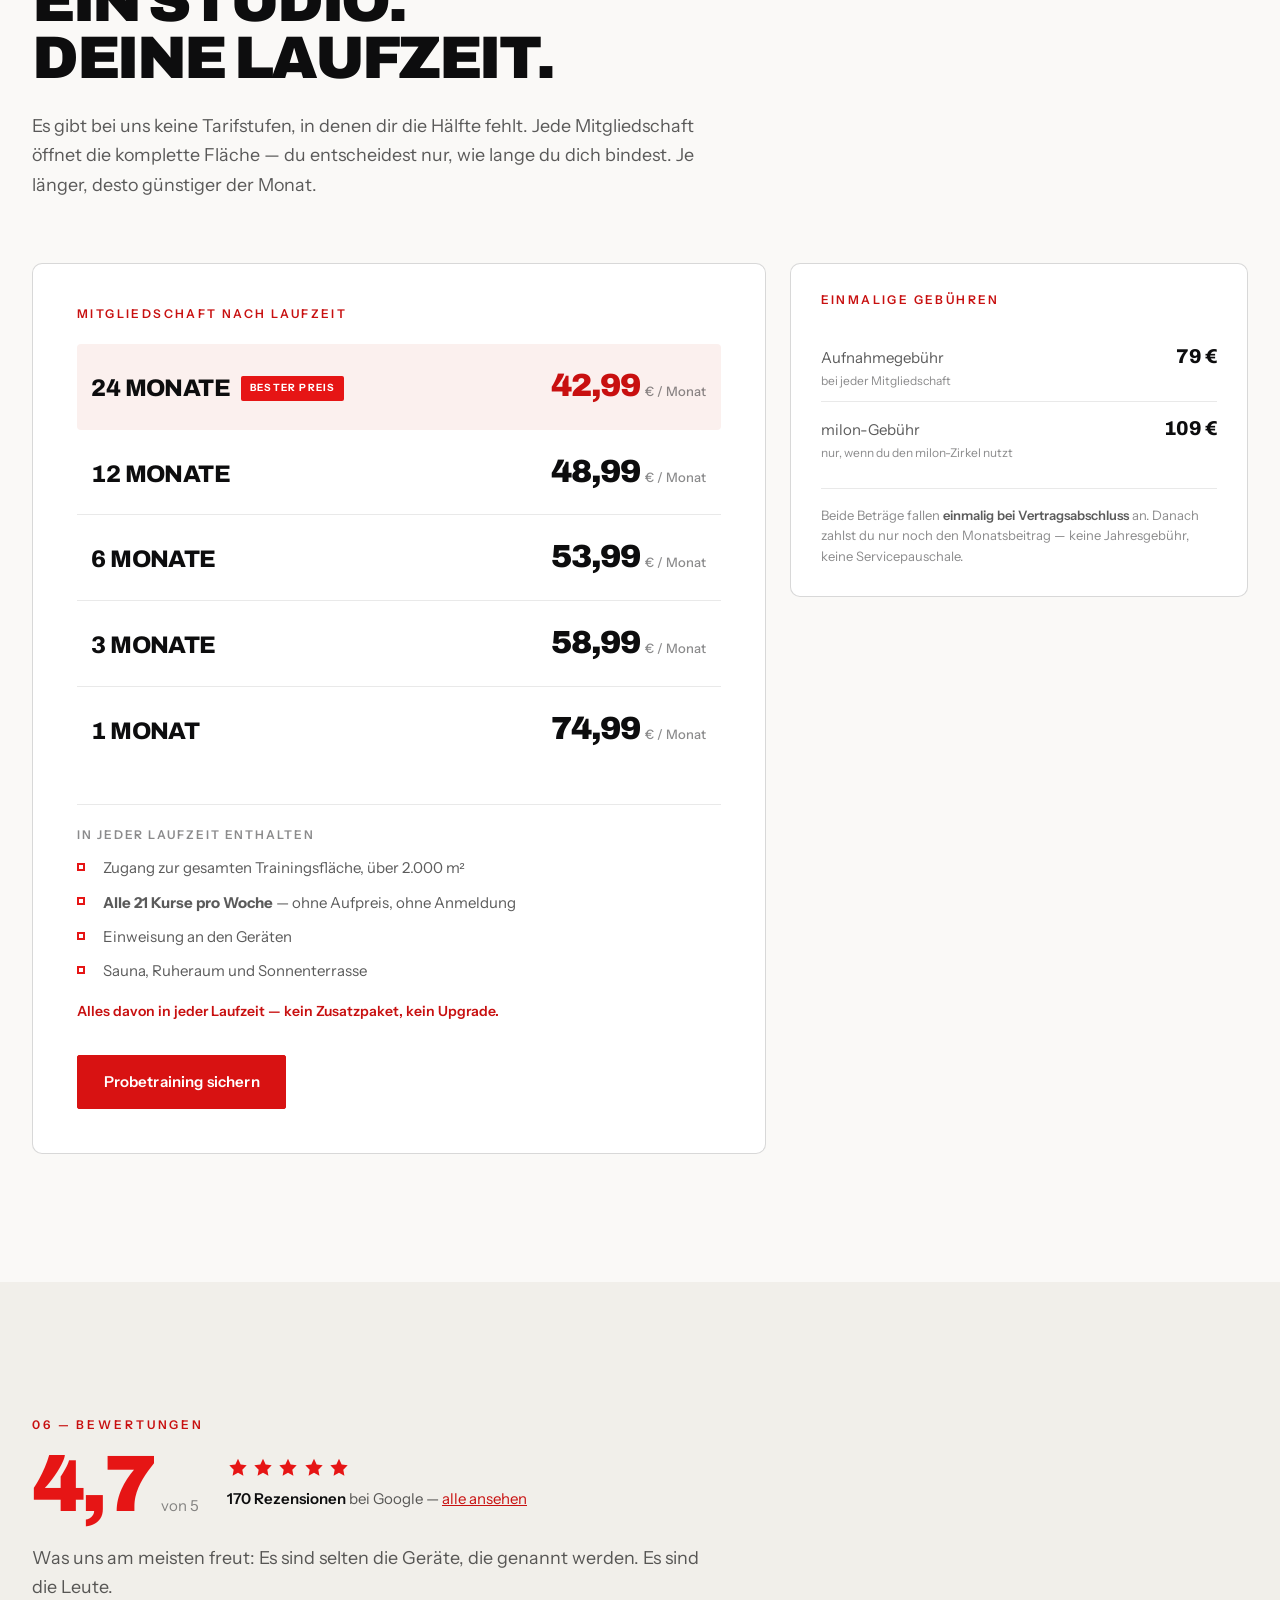
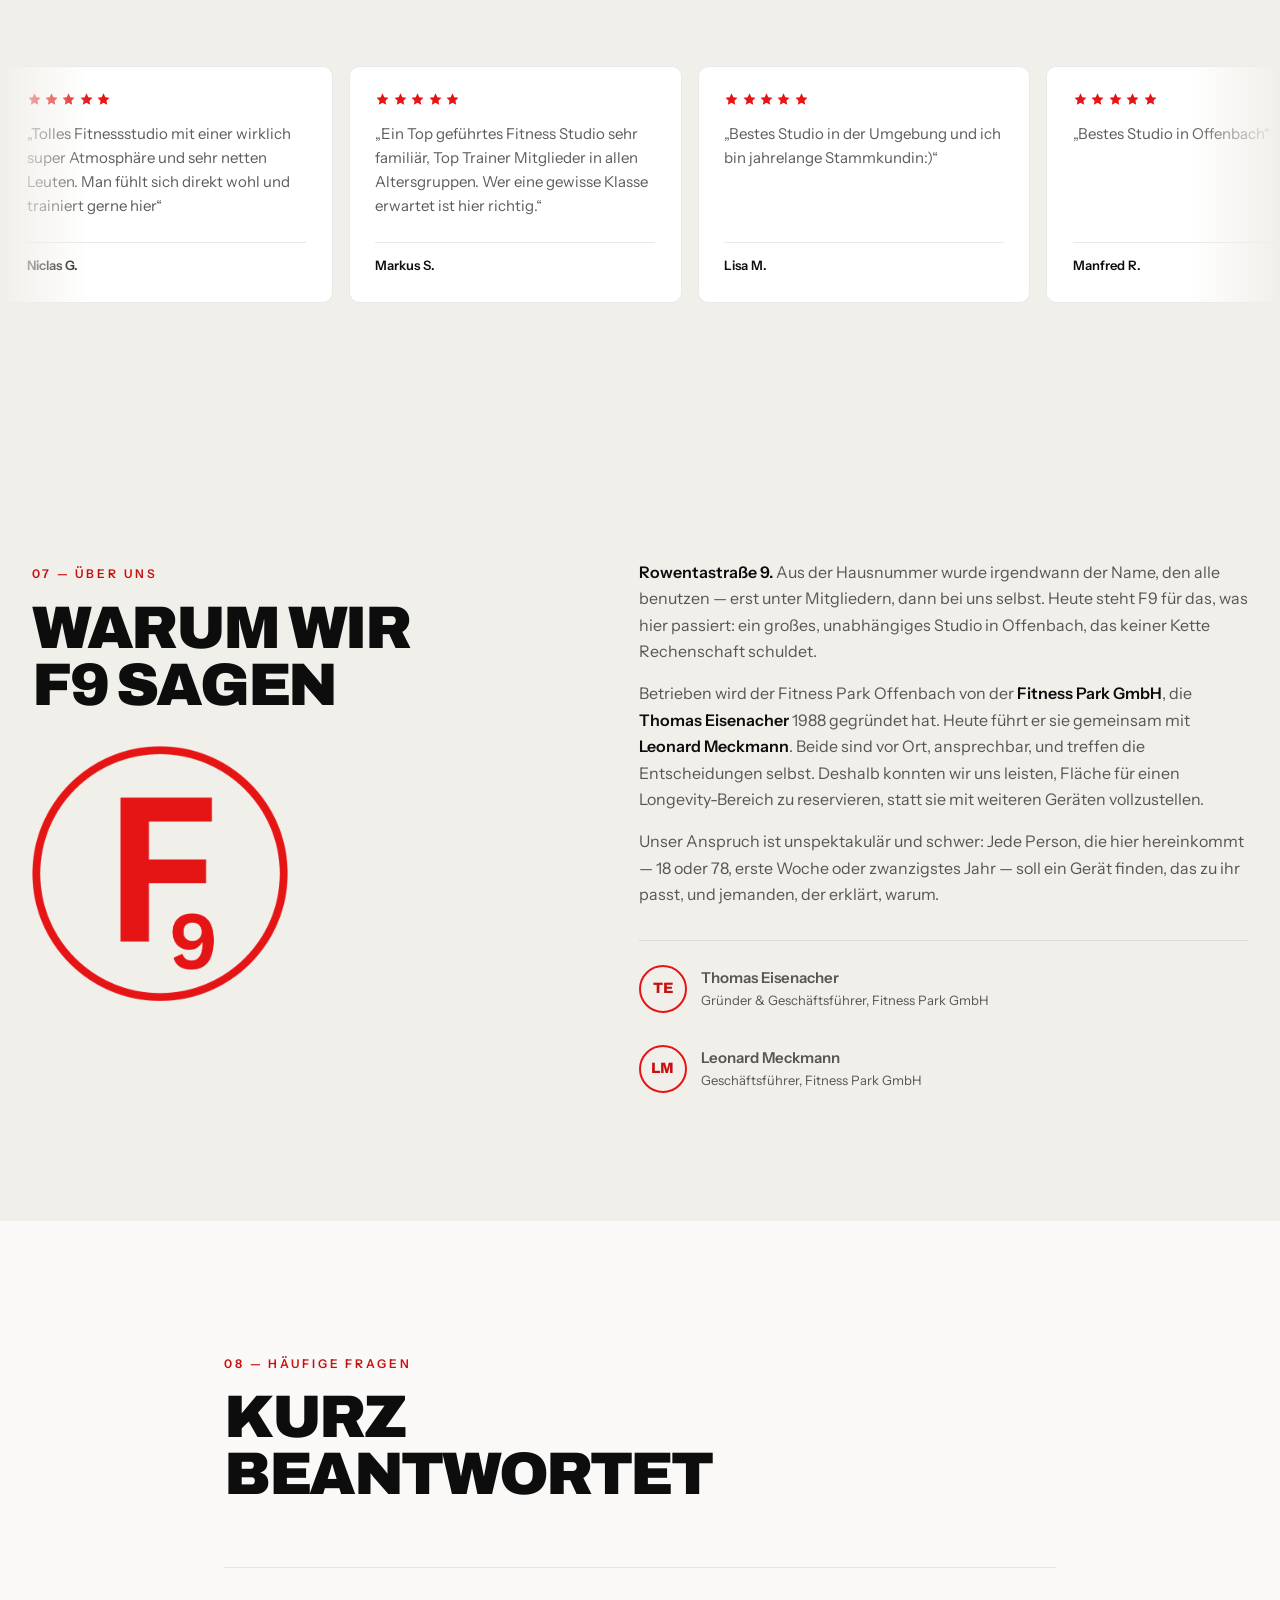
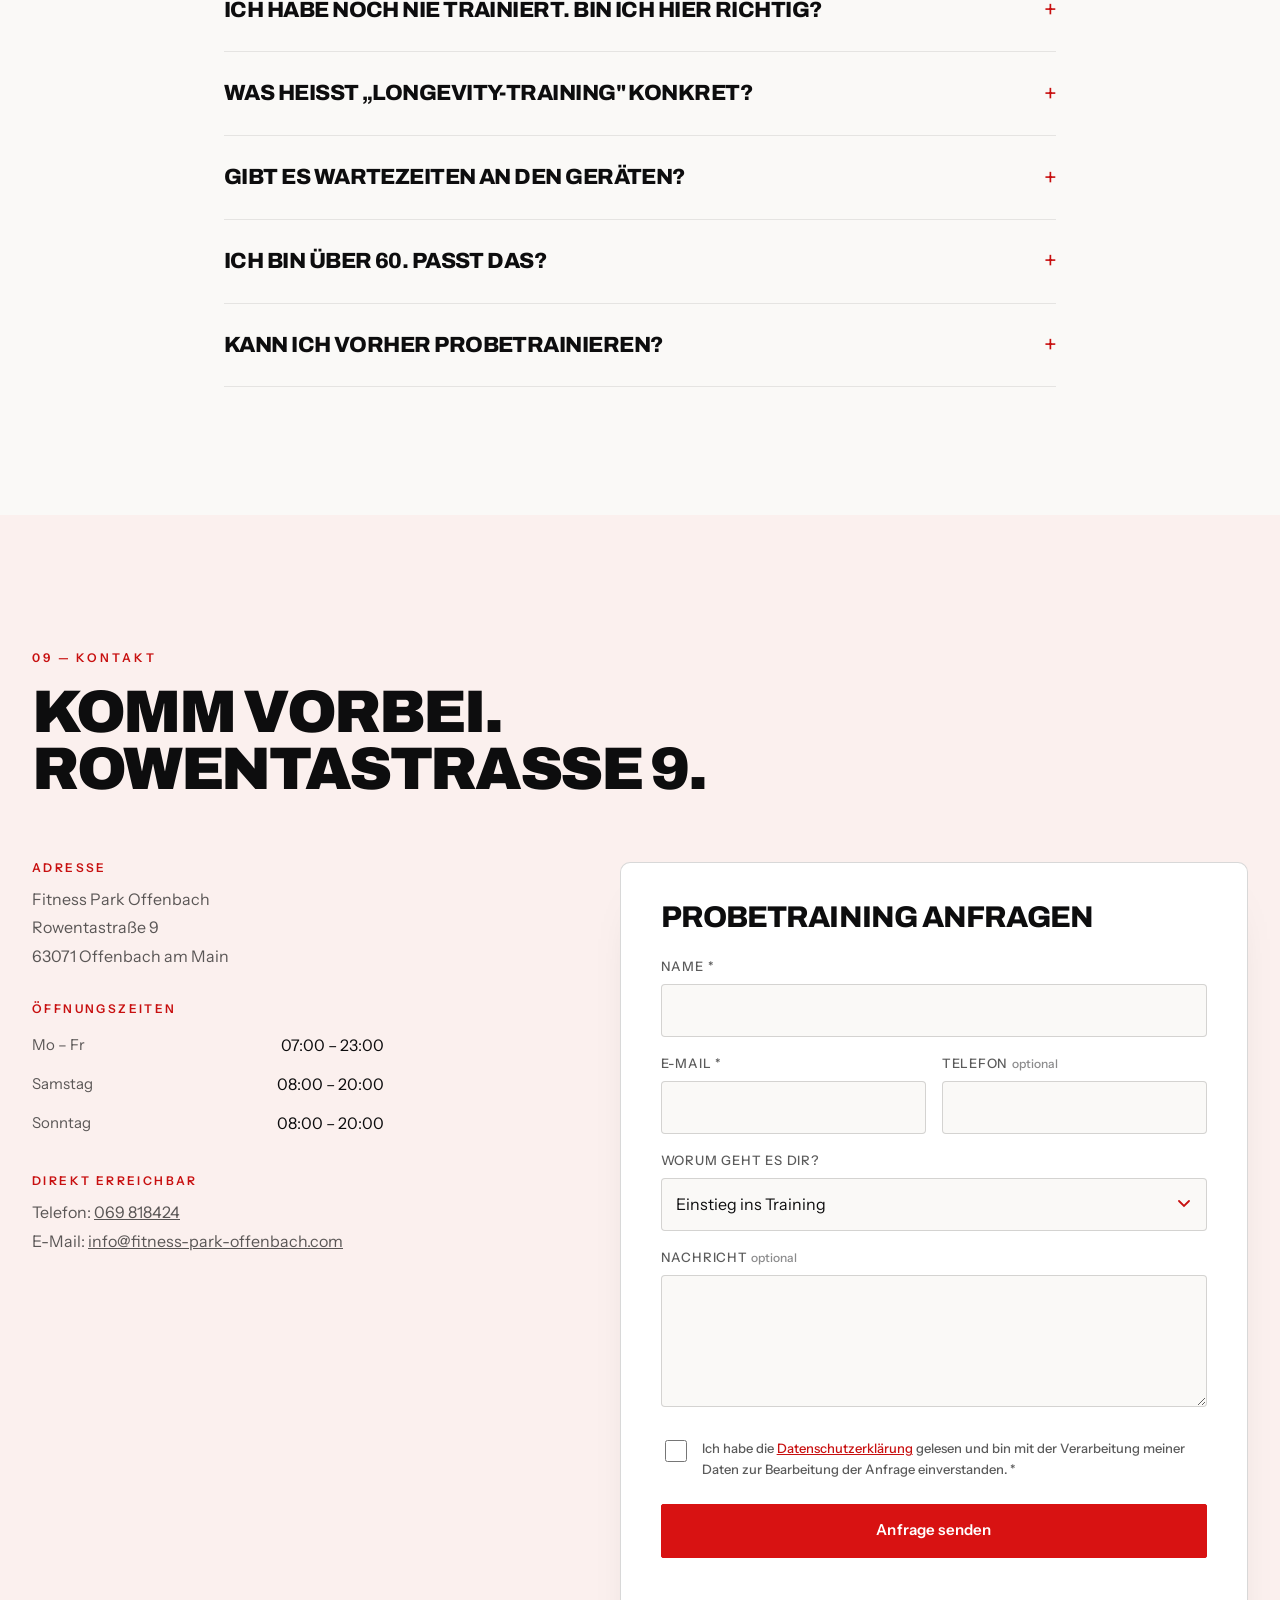
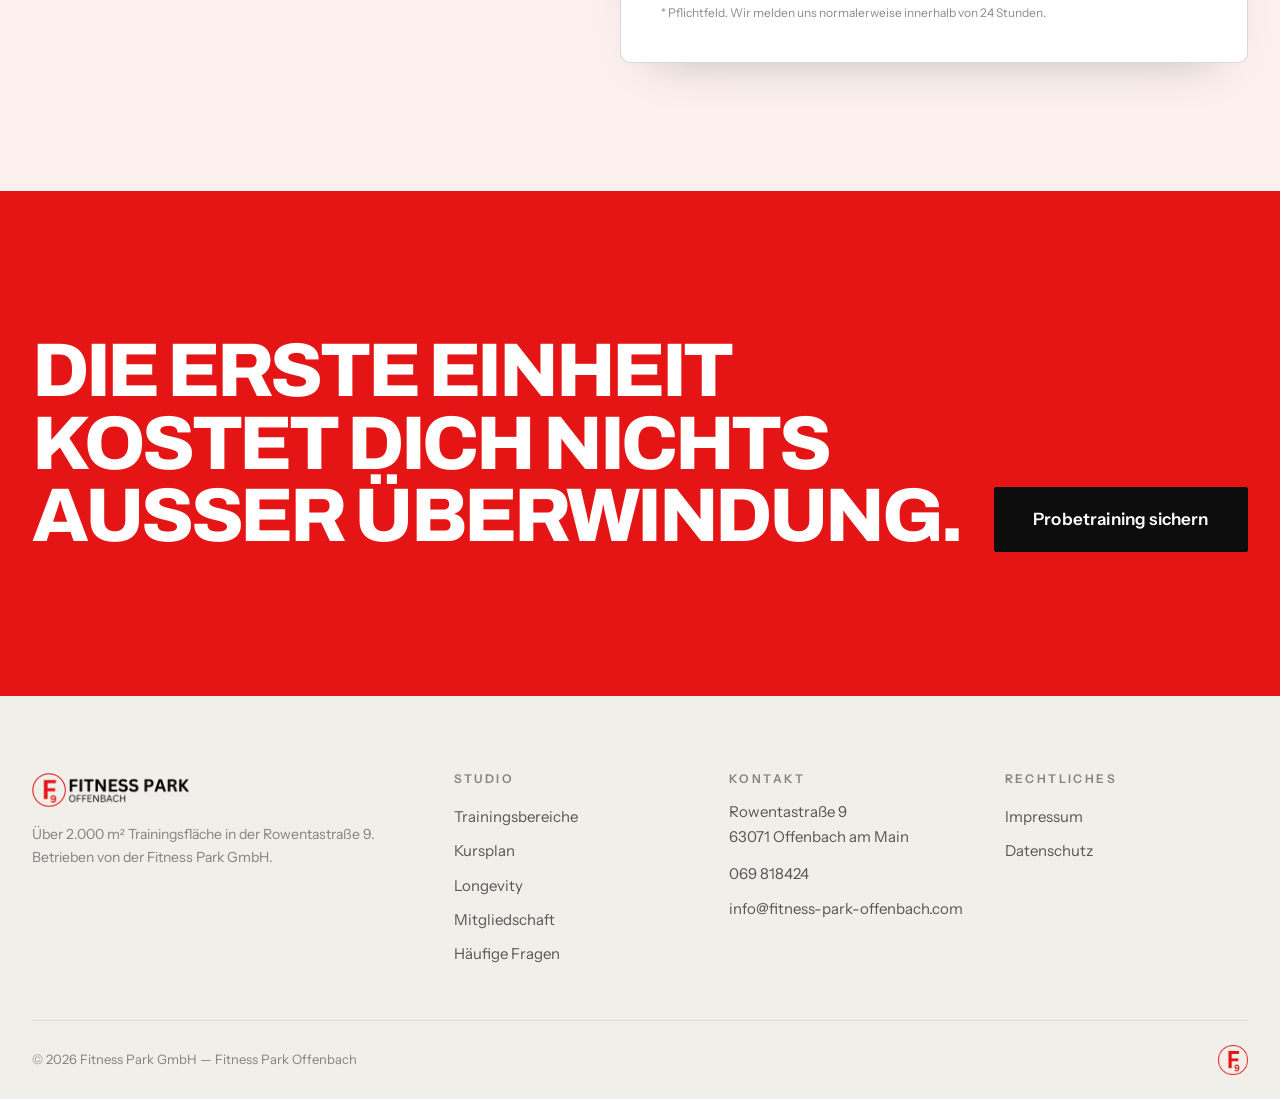
==== commit a69b41cc: "Google-Bewertungen als eigener Abschnitt mit Laufband Note 4,7 aus 170 Rezensionen im Kopf, darunter" ====
--- a/index.html
+++ b/index.html
@@ -692,11 +692,113 @@
   </div>
 </section>
 
+<!-- ============ BEWERTUNGEN ============ -->
+<section class="section section--dark stimmen" id="bewertungen">
+  <div class="wrap">
+    <header class="sec-head sec-head--breit">
+      <p class="sec-label reveal">06 — Bewertungen</p>
+      <div class="note reveal" style="--d:.06s">
+        <div class="note__zahl">
+          <span class="note__wert">4,7</span>
+          <span class="note__max">von 5</span>
+        </div>
+        <div class="note__rest">
+          <div class="note__sterne" role="img" aria-label="4,7 von 5 Sternen"><svg viewBox="0 0 24 24" fill="currentColor" aria-hidden="true"><path d="M12 2l2.9 6.2 6.6.9-4.8 4.7 1.2 6.7L12 17.3 6.1 20.5l1.2-6.7L2.5 9.1l6.6-.9z"/></svg><svg viewBox="0 0 24 24" fill="currentColor" aria-hidden="true"><path d="M12 2l2.9 6.2 6.6.9-4.8 4.7 1.2 6.7L12 17.3 6.1 20.5l1.2-6.7L2.5 9.1l6.6-.9z"/></svg><svg viewBox="0 0 24 24" fill="currentColor" aria-hidden="true"><path d="M12 2l2.9 6.2 6.6.9-4.8 4.7 1.2 6.7L12 17.3 6.1 20.5l1.2-6.7L2.5 9.1l6.6-.9z"/></svg><svg viewBox="0 0 24 24" fill="currentColor" aria-hidden="true"><path d="M12 2l2.9 6.2 6.6.9-4.8 4.7 1.2 6.7L12 17.3 6.1 20.5l1.2-6.7L2.5 9.1l6.6-.9z"/></svg><svg viewBox="0 0 24 24" fill="currentColor" aria-hidden="true"><path d="M12 2l2.9 6.2 6.6.9-4.8 4.7 1.2 6.7L12 17.3 6.1 20.5l1.2-6.7L2.5 9.1l6.6-.9z"/></svg></div>
+          <p class="note__quelle">
+            <strong>170 Rezensionen</strong> bei Google —
+            <a href="https://www.google.com/maps/search/?api=1&amp;query=Fitness+Park+GmbH+Rowentastra%C3%9Fe+9+Offenbach"
+               target="_blank" rel="noopener">alle ansehen</a>
+          </p>
+        </div>
+      </div>
+      <p class="sec-lead reveal" style="--d:.12s">
+        Was uns am meisten freut: Es sind selten die Geräte, die genannt werden.
+        Es sind die Leute.
+      </p>
+    </header>
+  </div>
+
+  <div class="stimmen__lauf">
+    <div class="stimmen__spur">
+      <figure class="stimme">
+        <div class="stimme__sterne" role="img" aria-label="Fünf von fünf Sternen"><svg viewBox="0 0 24 24" fill="currentColor" aria-hidden="true"><path d="M12 2l2.9 6.2 6.6.9-4.8 4.7 1.2 6.7L12 17.3 6.1 20.5l1.2-6.7L2.5 9.1l6.6-.9z"/></svg><svg viewBox="0 0 24 24" fill="currentColor" aria-hidden="true"><path d="M12 2l2.9 6.2 6.6.9-4.8 4.7 1.2 6.7L12 17.3 6.1 20.5l1.2-6.7L2.5 9.1l6.6-.9z"/></svg><svg viewBox="0 0 24 24" fill="currentColor" aria-hidden="true"><path d="M12 2l2.9 6.2 6.6.9-4.8 4.7 1.2 6.7L12 17.3 6.1 20.5l1.2-6.7L2.5 9.1l6.6-.9z"/></svg><svg viewBox="0 0 24 24" fill="currentColor" aria-hidden="true"><path d="M12 2l2.9 6.2 6.6.9-4.8 4.7 1.2 6.7L12 17.3 6.1 20.5l1.2-6.7L2.5 9.1l6.6-.9z"/></svg><svg viewBox="0 0 24 24" fill="currentColor" aria-hidden="true"><path d="M12 2l2.9 6.2 6.6.9-4.8 4.7 1.2 6.7L12 17.3 6.1 20.5l1.2-6.7L2.5 9.1l6.6-.9z"/></svg></div>
+        <blockquote class="stimme__text">Tolles Fitnessstudio mit einer wirklich super Atmosphäre und sehr netten Leuten. Man fühlt sich direkt wohl und trainiert gerne hier</blockquote>
+        <figcaption class="stimme__name">Niclas G.</figcaption>
+      </figure>
+      <figure class="stimme">
+        <div class="stimme__sterne" role="img" aria-label="Fünf von fünf Sternen"><svg viewBox="0 0 24 24" fill="currentColor" aria-hidden="true"><path d="M12 2l2.9 6.2 6.6.9-4.8 4.7 1.2 6.7L12 17.3 6.1 20.5l1.2-6.7L2.5 9.1l6.6-.9z"/></svg><svg viewBox="0 0 24 24" fill="currentColor" aria-hidden="true"><path d="M12 2l2.9 6.2 6.6.9-4.8 4.7 1.2 6.7L12 17.3 6.1 20.5l1.2-6.7L2.5 9.1l6.6-.9z"/></svg><svg viewBox="0 0 24 24" fill="currentColor" aria-hidden="true"><path d="M12 2l2.9 6.2 6.6.9-4.8 4.7 1.2 6.7L12 17.3 6.1 20.5l1.2-6.7L2.5 9.1l6.6-.9z"/></svg><svg viewBox="0 0 24 24" fill="currentColor" aria-hidden="true"><path d="M12 2l2.9 6.2 6.6.9-4.8 4.7 1.2 6.7L12 17.3 6.1 20.5l1.2-6.7L2.5 9.1l6.6-.9z"/></svg><svg viewBox="0 0 24 24" fill="currentColor" aria-hidden="true"><path d="M12 2l2.9 6.2 6.6.9-4.8 4.7 1.2 6.7L12 17.3 6.1 20.5l1.2-6.7L2.5 9.1l6.6-.9z"/></svg></div>
+        <blockquote class="stimme__text">Ein Top geführtes Fitness Studio sehr familiär, Top Trainer Mitglieder in allen Altersgruppen. Wer eine gewisse Klasse erwartet ist hier richtig.</blockquote>
+        <figcaption class="stimme__name">Markus S.</figcaption>
+      </figure>
+      <figure class="stimme">
+        <div class="stimme__sterne" role="img" aria-label="Fünf von fünf Sternen"><svg viewBox="0 0 24 24" fill="currentColor" aria-hidden="true"><path d="M12 2l2.9 6.2 6.6.9-4.8 4.7 1.2 6.7L12 17.3 6.1 20.5l1.2-6.7L2.5 9.1l6.6-.9z"/></svg><svg viewBox="0 0 24 24" fill="currentColor" aria-hidden="true"><path d="M12 2l2.9 6.2 6.6.9-4.8 4.7 1.2 6.7L12 17.3 6.1 20.5l1.2-6.7L2.5 9.1l6.6-.9z"/></svg><svg viewBox="0 0 24 24" fill="currentColor" aria-hidden="true"><path d="M12 2l2.9 6.2 6.6.9-4.8 4.7 1.2 6.7L12 17.3 6.1 20.5l1.2-6.7L2.5 9.1l6.6-.9z"/></svg><svg viewBox="0 0 24 24" fill="currentColor" aria-hidden="true"><path d="M12 2l2.9 6.2 6.6.9-4.8 4.7 1.2 6.7L12 17.3 6.1 20.5l1.2-6.7L2.5 9.1l6.6-.9z"/></svg><svg viewBox="0 0 24 24" fill="currentColor" aria-hidden="true"><path d="M12 2l2.9 6.2 6.6.9-4.8 4.7 1.2 6.7L12 17.3 6.1 20.5l1.2-6.7L2.5 9.1l6.6-.9z"/></svg></div>
+        <blockquote class="stimme__text">Bestes Studio in der Umgebung und ich bin jahrelange Stammkundin:)</blockquote>
+        <figcaption class="stimme__name">Lisa M.</figcaption>
+      </figure>
+      <figure class="stimme">
+        <div class="stimme__sterne" role="img" aria-label="Fünf von fünf Sternen"><svg viewBox="0 0 24 24" fill="currentColor" aria-hidden="true"><path d="M12 2l2.9 6.2 6.6.9-4.8 4.7 1.2 6.7L12 17.3 6.1 20.5l1.2-6.7L2.5 9.1l6.6-.9z"/></svg><svg viewBox="0 0 24 24" fill="currentColor" aria-hidden="true"><path d="M12 2l2.9 6.2 6.6.9-4.8 4.7 1.2 6.7L12 17.3 6.1 20.5l1.2-6.7L2.5 9.1l6.6-.9z"/></svg><svg viewBox="0 0 24 24" fill="currentColor" aria-hidden="true"><path d="M12 2l2.9 6.2 6.6.9-4.8 4.7 1.2 6.7L12 17.3 6.1 20.5l1.2-6.7L2.5 9.1l6.6-.9z"/></svg><svg viewBox="0 0 24 24" fill="currentColor" aria-hidden="true"><path d="M12 2l2.9 6.2 6.6.9-4.8 4.7 1.2 6.7L12 17.3 6.1 20.5l1.2-6.7L2.5 9.1l6.6-.9z"/></svg><svg viewBox="0 0 24 24" fill="currentColor" aria-hidden="true"><path d="M12 2l2.9 6.2 6.6.9-4.8 4.7 1.2 6.7L12 17.3 6.1 20.5l1.2-6.7L2.5 9.1l6.6-.9z"/></svg></div>
+        <blockquote class="stimme__text">Bestes Studio in Offenbach</blockquote>
+        <figcaption class="stimme__name">Manfred R.</figcaption>
+      </figure>
+      <figure class="stimme">
+        <div class="stimme__sterne" role="img" aria-label="Fünf von fünf Sternen"><svg viewBox="0 0 24 24" fill="currentColor" aria-hidden="true"><path d="M12 2l2.9 6.2 6.6.9-4.8 4.7 1.2 6.7L12 17.3 6.1 20.5l1.2-6.7L2.5 9.1l6.6-.9z"/></svg><svg viewBox="0 0 24 24" fill="currentColor" aria-hidden="true"><path d="M12 2l2.9 6.2 6.6.9-4.8 4.7 1.2 6.7L12 17.3 6.1 20.5l1.2-6.7L2.5 9.1l6.6-.9z"/></svg><svg viewBox="0 0 24 24" fill="currentColor" aria-hidden="true"><path d="M12 2l2.9 6.2 6.6.9-4.8 4.7 1.2 6.7L12 17.3 6.1 20.5l1.2-6.7L2.5 9.1l6.6-.9z"/></svg><svg viewBox="0 0 24 24" fill="currentColor" aria-hidden="true"><path d="M12 2l2.9 6.2 6.6.9-4.8 4.7 1.2 6.7L12 17.3 6.1 20.5l1.2-6.7L2.5 9.1l6.6-.9z"/></svg><svg viewBox="0 0 24 24" fill="currentColor" aria-hidden="true"><path d="M12 2l2.9 6.2 6.6.9-4.8 4.7 1.2 6.7L12 17.3 6.1 20.5l1.2-6.7L2.5 9.1l6.6-.9z"/></svg></div>
+        <blockquote class="stimme__text">Fantastisch atmosphere, freundlich arbeiters und sehr gut geräte!! Ich kann jedem empfehlen!!!</blockquote>
+        <figcaption class="stimme__name">Sebastian K.</figcaption>
+      </figure>
+      <figure class="stimme">
+        <div class="stimme__sterne" role="img" aria-label="Fünf von fünf Sternen"><svg viewBox="0 0 24 24" fill="currentColor" aria-hidden="true"><path d="M12 2l2.9 6.2 6.6.9-4.8 4.7 1.2 6.7L12 17.3 6.1 20.5l1.2-6.7L2.5 9.1l6.6-.9z"/></svg><svg viewBox="0 0 24 24" fill="currentColor" aria-hidden="true"><path d="M12 2l2.9 6.2 6.6.9-4.8 4.7 1.2 6.7L12 17.3 6.1 20.5l1.2-6.7L2.5 9.1l6.6-.9z"/></svg><svg viewBox="0 0 24 24" fill="currentColor" aria-hidden="true"><path d="M12 2l2.9 6.2 6.6.9-4.8 4.7 1.2 6.7L12 17.3 6.1 20.5l1.2-6.7L2.5 9.1l6.6-.9z"/></svg><svg viewBox="0 0 24 24" fill="currentColor" aria-hidden="true"><path d="M12 2l2.9 6.2 6.6.9-4.8 4.7 1.2 6.7L12 17.3 6.1 20.5l1.2-6.7L2.5 9.1l6.6-.9z"/></svg><svg viewBox="0 0 24 24" fill="currentColor" aria-hidden="true"><path d="M12 2l2.9 6.2 6.6.9-4.8 4.7 1.2 6.7L12 17.3 6.1 20.5l1.2-6.7L2.5 9.1l6.6-.9z"/></svg></div>
+        <blockquote class="stimme__text">Sehr schönes studio top geräte</blockquote>
+        <figcaption class="stimme__name">Klaus K.</figcaption>
+      </figure>
+      <figure class="stimme">
+        <div class="stimme__sterne" role="img" aria-label="Fünf von fünf Sternen"><svg viewBox="0 0 24 24" fill="currentColor" aria-hidden="true"><path d="M12 2l2.9 6.2 6.6.9-4.8 4.7 1.2 6.7L12 17.3 6.1 20.5l1.2-6.7L2.5 9.1l6.6-.9z"/></svg><svg viewBox="0 0 24 24" fill="currentColor" aria-hidden="true"><path d="M12 2l2.9 6.2 6.6.9-4.8 4.7 1.2 6.7L12 17.3 6.1 20.5l1.2-6.7L2.5 9.1l6.6-.9z"/></svg><svg viewBox="0 0 24 24" fill="currentColor" aria-hidden="true"><path d="M12 2l2.9 6.2 6.6.9-4.8 4.7 1.2 6.7L12 17.3 6.1 20.5l1.2-6.7L2.5 9.1l6.6-.9z"/></svg><svg viewBox="0 0 24 24" fill="currentColor" aria-hidden="true"><path d="M12 2l2.9 6.2 6.6.9-4.8 4.7 1.2 6.7L12 17.3 6.1 20.5l1.2-6.7L2.5 9.1l6.6-.9z"/></svg><svg viewBox="0 0 24 24" fill="currentColor" aria-hidden="true"><path d="M12 2l2.9 6.2 6.6.9-4.8 4.7 1.2 6.7L12 17.3 6.1 20.5l1.2-6.7L2.5 9.1l6.6-.9z"/></svg></div>
+        <blockquote class="stimme__text">Sehr empfehlenswert kann nur positives berichten!</blockquote>
+        <figcaption class="stimme__name">Thomas R.</figcaption>
+      </figure>
+      <figure class="stimme" aria-hidden="true">
+        <div class="stimme__sterne" aria-hidden="true"><svg viewBox="0 0 24 24" fill="currentColor" aria-hidden="true"><path d="M12 2l2.9 6.2 6.6.9-4.8 4.7 1.2 6.7L12 17.3 6.1 20.5l1.2-6.7L2.5 9.1l6.6-.9z"/></svg><svg viewBox="0 0 24 24" fill="currentColor" aria-hidden="true"><path d="M12 2l2.9 6.2 6.6.9-4.8 4.7 1.2 6.7L12 17.3 6.1 20.5l1.2-6.7L2.5 9.1l6.6-.9z"/></svg><svg viewBox="0 0 24 24" fill="currentColor" aria-hidden="true"><path d="M12 2l2.9 6.2 6.6.9-4.8 4.7 1.2 6.7L12 17.3 6.1 20.5l1.2-6.7L2.5 9.1l6.6-.9z"/></svg><svg viewBox="0 0 24 24" fill="currentColor" aria-hidden="true"><path d="M12 2l2.9 6.2 6.6.9-4.8 4.7 1.2 6.7L12 17.3 6.1 20.5l1.2-6.7L2.5 9.1l6.6-.9z"/></svg><svg viewBox="0 0 24 24" fill="currentColor" aria-hidden="true"><path d="M12 2l2.9 6.2 6.6.9-4.8 4.7 1.2 6.7L12 17.3 6.1 20.5l1.2-6.7L2.5 9.1l6.6-.9z"/></svg></div>
+        <blockquote class="stimme__text">Tolles Fitnessstudio mit einer wirklich super Atmosphäre und sehr netten Leuten. Man fühlt sich direkt wohl und trainiert gerne hier</blockquote>
+        <figcaption class="stimme__name">Niclas G.</figcaption>
+      </figure>
+      <figure class="stimme" aria-hidden="true">
+        <div class="stimme__sterne" aria-hidden="true"><svg viewBox="0 0 24 24" fill="currentColor" aria-hidden="true"><path d="M12 2l2.9 6.2 6.6.9-4.8 4.7 1.2 6.7L12 17.3 6.1 20.5l1.2-6.7L2.5 9.1l6.6-.9z"/></svg><svg viewBox="0 0 24 24" fill="currentColor" aria-hidden="true"><path d="M12 2l2.9 6.2 6.6.9-4.8 4.7 1.2 6.7L12 17.3 6.1 20.5l1.2-6.7L2.5 9.1l6.6-.9z"/></svg><svg viewBox="0 0 24 24" fill="currentColor" aria-hidden="true"><path d="M12 2l2.9 6.2 6.6.9-4.8 4.7 1.2 6.7L12 17.3 6.1 20.5l1.2-6.7L2.5 9.1l6.6-.9z"/></svg><svg viewBox="0 0 24 24" fill="currentColor" aria-hidden="true"><path d="M12 2l2.9 6.2 6.6.9-4.8 4.7 1.2 6.7L12 17.3 6.1 20.5l1.2-6.7L2.5 9.1l6.6-.9z"/></svg><svg viewBox="0 0 24 24" fill="currentColor" aria-hidden="true"><path d="M12 2l2.9 6.2 6.6.9-4.8 4.7 1.2 6.7L12 17.3 6.1 20.5l1.2-6.7L2.5 9.1l6.6-.9z"/></svg></div>
+        <blockquote class="stimme__text">Ein Top geführtes Fitness Studio sehr familiär, Top Trainer Mitglieder in allen Altersgruppen. Wer eine gewisse Klasse erwartet ist hier richtig.</blockquote>
+        <figcaption class="stimme__name">Markus S.</figcaption>
+      </figure>
+      <figure class="stimme" aria-hidden="true">
+        <div class="stimme__sterne" aria-hidden="true"><svg viewBox="0 0 24 24" fill="currentColor" aria-hidden="true"><path d="M12 2l2.9 6.2 6.6.9-4.8 4.7 1.2 6.7L12 17.3 6.1 20.5l1.2-6.7L2.5 9.1l6.6-.9z"/></svg><svg viewBox="0 0 24 24" fill="currentColor" aria-hidden="true"><path d="M12 2l2.9 6.2 6.6.9-4.8 4.7 1.2 6.7L12 17.3 6.1 20.5l1.2-6.7L2.5 9.1l6.6-.9z"/></svg><svg viewBox="0 0 24 24" fill="currentColor" aria-hidden="true"><path d="M12 2l2.9 6.2 6.6.9-4.8 4.7 1.2 6.7L12 17.3 6.1 20.5l1.2-6.7L2.5 9.1l6.6-.9z"/></svg><svg viewBox="0 0 24 24" fill="currentColor" aria-hidden="true"><path d="M12 2l2.9 6.2 6.6.9-4.8 4.7 1.2 6.7L12 17.3 6.1 20.5l1.2-6.7L2.5 9.1l6.6-.9z"/></svg><svg viewBox="0 0 24 24" fill="currentColor" aria-hidden="true"><path d="M12 2l2.9 6.2 6.6.9-4.8 4.7 1.2 6.7L12 17.3 6.1 20.5l1.2-6.7L2.5 9.1l6.6-.9z"/></svg></div>
+        <blockquote class="stimme__text">Bestes Studio in der Umgebung und ich bin jahrelange Stammkundin:)</blockquote>
+        <figcaption class="stimme__name">Lisa M.</figcaption>
+      </figure>
+      <figure class="stimme" aria-hidden="true">
+        <div class="stimme__sterne" aria-hidden="true"><svg viewBox="0 0 24 24" fill="currentColor" aria-hidden="true"><path d="M12 2l2.9 6.2 6.6.9-4.8 4.7 1.2 6.7L12 17.3 6.1 20.5l1.2-6.7L2.5 9.1l6.6-.9z"/></svg><svg viewBox="0 0 24 24" fill="currentColor" aria-hidden="true"><path d="M12 2l2.9 6.2 6.6.9-4.8 4.7 1.2 6.7L12 17.3 6.1 20.5l1.2-6.7L2.5 9.1l6.6-.9z"/></svg><svg viewBox="0 0 24 24" fill="currentColor" aria-hidden="true"><path d="M12 2l2.9 6.2 6.6.9-4.8 4.7 1.2 6.7L12 17.3 6.1 20.5l1.2-6.7L2.5 9.1l6.6-.9z"/></svg><svg viewBox="0 0 24 24" fill="currentColor" aria-hidden="true"><path d="M12 2l2.9 6.2 6.6.9-4.8 4.7 1.2 6.7L12 17.3 6.1 20.5l1.2-6.7L2.5 9.1l6.6-.9z"/></svg><svg viewBox="0 0 24 24" fill="currentColor" aria-hidden="true"><path d="M12 2l2.9 6.2 6.6.9-4.8 4.7 1.2 6.7L12 17.3 6.1 20.5l1.2-6.7L2.5 9.1l6.6-.9z"/></svg></div>
+        <blockquote class="stimme__text">Bestes Studio in Offenbach</blockquote>
+        <figcaption class="stimme__name">Manfred R.</figcaption>
+      </figure>
+      <figure class="stimme" aria-hidden="true">
+        <div class="stimme__sterne" aria-hidden="true"><svg viewBox="0 0 24 24" fill="currentColor" aria-hidden="true"><path d="M12 2l2.9 6.2 6.6.9-4.8 4.7 1.2 6.7L12 17.3 6.1 20.5l1.2-6.7L2.5 9.1l6.6-.9z"/></svg><svg viewBox="0 0 24 24" fill="currentColor" aria-hidden="true"><path d="M12 2l2.9 6.2 6.6.9-4.8 4.7 1.2 6.7L12 17.3 6.1 20.5l1.2-6.7L2.5 9.1l6.6-.9z"/></svg><svg viewBox="0 0 24 24" fill="currentColor" aria-hidden="true"><path d="M12 2l2.9 6.2 6.6.9-4.8 4.7 1.2 6.7L12 17.3 6.1 20.5l1.2-6.7L2.5 9.1l6.6-.9z"/></svg><svg viewBox="0 0 24 24" fill="currentColor" aria-hidden="true"><path d="M12 2l2.9 6.2 6.6.9-4.8 4.7 1.2 6.7L12 17.3 6.1 20.5l1.2-6.7L2.5 9.1l6.6-.9z"/></svg><svg viewBox="0 0 24 24" fill="currentColor" aria-hidden="true"><path d="M12 2l2.9 6.2 6.6.9-4.8 4.7 1.2 6.7L12 17.3 6.1 20.5l1.2-6.7L2.5 9.1l6.6-.9z"/></svg></div>
+        <blockquote class="stimme__text">Fantastisch atmosphere, freundlich arbeiters und sehr gut geräte!! Ich kann jedem empfehlen!!!</blockquote>
+        <figcaption class="stimme__name">Sebastian K.</figcaption>
+      </figure>
+      <figure class="stimme" aria-hidden="true">
+        <div class="stimme__sterne" aria-hidden="true"><svg viewBox="0 0 24 24" fill="currentColor" aria-hidden="true"><path d="M12 2l2.9 6.2 6.6.9-4.8 4.7 1.2 6.7L12 17.3 6.1 20.5l1.2-6.7L2.5 9.1l6.6-.9z"/></svg><svg viewBox="0 0 24 24" fill="currentColor" aria-hidden="true"><path d="M12 2l2.9 6.2 6.6.9-4.8 4.7 1.2 6.7L12 17.3 6.1 20.5l1.2-6.7L2.5 9.1l6.6-.9z"/></svg><svg viewBox="0 0 24 24" fill="currentColor" aria-hidden="true"><path d="M12 2l2.9 6.2 6.6.9-4.8 4.7 1.2 6.7L12 17.3 6.1 20.5l1.2-6.7L2.5 9.1l6.6-.9z"/></svg><svg viewBox="0 0 24 24" fill="currentColor" aria-hidden="true"><path d="M12 2l2.9 6.2 6.6.9-4.8 4.7 1.2 6.7L12 17.3 6.1 20.5l1.2-6.7L2.5 9.1l6.6-.9z"/></svg><svg viewBox="0 0 24 24" fill="currentColor" aria-hidden="true"><path d="M12 2l2.9 6.2 6.6.9-4.8 4.7 1.2 6.7L12 17.3 6.1 20.5l1.2-6.7L2.5 9.1l6.6-.9z"/></svg></div>
+        <blockquote class="stimme__text">Sehr schönes studio top geräte</blockquote>
+        <figcaption class="stimme__name">Klaus K.</figcaption>
+      </figure>
+      <figure class="stimme" aria-hidden="true">
+        <div class="stimme__sterne" aria-hidden="true"><svg viewBox="0 0 24 24" fill="currentColor" aria-hidden="true"><path d="M12 2l2.9 6.2 6.6.9-4.8 4.7 1.2 6.7L12 17.3 6.1 20.5l1.2-6.7L2.5 9.1l6.6-.9z"/></svg><svg viewBox="0 0 24 24" fill="currentColor" aria-hidden="true"><path d="M12 2l2.9 6.2 6.6.9-4.8 4.7 1.2 6.7L12 17.3 6.1 20.5l1.2-6.7L2.5 9.1l6.6-.9z"/></svg><svg viewBox="0 0 24 24" fill="currentColor" aria-hidden="true"><path d="M12 2l2.9 6.2 6.6.9-4.8 4.7 1.2 6.7L12 17.3 6.1 20.5l1.2-6.7L2.5 9.1l6.6-.9z"/></svg><svg viewBox="0 0 24 24" fill="currentColor" aria-hidden="true"><path d="M12 2l2.9 6.2 6.6.9-4.8 4.7 1.2 6.7L12 17.3 6.1 20.5l1.2-6.7L2.5 9.1l6.6-.9z"/></svg><svg viewBox="0 0 24 24" fill="currentColor" aria-hidden="true"><path d="M12 2l2.9 6.2 6.6.9-4.8 4.7 1.2 6.7L12 17.3 6.1 20.5l1.2-6.7L2.5 9.1l6.6-.9z"/></svg></div>
+        <blockquote class="stimme__text">Sehr empfehlenswert kann nur positives berichten!</blockquote>
+        <figcaption class="stimme__name">Thomas R.</figcaption>
+      </figure>
+    </div>
+  </div>
+</section>
+
 <!-- ============ ÜBER UNS ============ -->
 <section class="section section--dark" id="ueber-uns">
   <div class="wrap about">
     <div class="about__left">
-      <p class="sec-label reveal">06 — Über uns</p>
+      <p class="sec-label reveal">07 — Über uns</p>
       <h2 class="sec-title reveal" style="--d:.06s">Warum wir<br>F9 sagen</h2>
       <img class="about__mark reveal" style="--d:.12s" src="assets/img/logo-mark.png" alt="" aria-hidden="true" width="627" height="626">
     </div>
@@ -747,7 +849,7 @@
 <section class="section" id="faq">
   <div class="wrap faq-wrap">
     <header class="sec-head sec-head--narrow">
-      <p class="sec-label reveal">07 — Häufige Fragen</p>
+      <p class="sec-label reveal">08 — Häufige Fragen</p>
       <h2 class="sec-title reveal" style="--d:.06s">Kurz beantwortet</h2>
     </header>
 
@@ -812,7 +914,7 @@
 <section class="section section--deep" id="kontakt">
   <div class="wrap">
     <header class="sec-head">
-      <p class="sec-label reveal">08 — Kontakt</p>
+      <p class="sec-label reveal">09 — Kontakt</p>
       <h2 class="sec-title reveal" style="--d:.06s">Komm vorbei.<br>Rowentastraße&nbsp;9.</h2>
     </header>
 
--- a/assets/css/styles.css
+++ b/assets/css/styles.css
@@ -488,6 +488,84 @@
 }
 
 /* =========================================================
+   Bewertungen
+   ========================================================= */
+.stimmen{ overflow:hidden; }
+.sec-head--breit{ max-width:none; }
+
+/* Notenblock */
+.note{
+  display:flex; align-items:center; gap:clamp(1rem,2.5vw,1.75rem);
+  flex-wrap:wrap; margin-bottom:var(--s-3);
+}
+.note__zahl{ display:flex; align-items:baseline; gap:.5rem; }
+.note__wert{
+  font-family:var(--display); font-weight:900;
+  font-size:clamp(3rem,7vw,5rem); line-height:.85;
+  letter-spacing:-.05em; color:var(--red);
+  font-variant-numeric:tabular-nums;
+}
+.note__max{ font-size:.9375rem; color:var(--ink-3); }
+.note__sterne{ display:flex; gap:.2rem; color:var(--red); }
+.note__sterne svg{ width:22px; height:22px; }
+.note__quelle{ margin:.5rem 0 0; font-size:.9375rem; color:var(--ink-2); }
+.note__quelle strong{ color:var(--ink); font-weight:600; }
+.note__quelle a{ color:var(--red-txt); }
+
+/* Laufband der Stimmen — gegenläufig zum Bildstreifen */
+.stimmen__lauf{
+  position:relative;
+  margin-top:clamp(2rem,4vw,3rem);
+  overflow:hidden;
+}
+.stimmen__spur{
+  display:flex; width:max-content;
+  gap:var(--s-2);
+  animation:laufen-zurueck 78s linear infinite;
+}
+.stimmen__lauf:hover .stimmen__spur{ animation-play-state:paused; }
+
+@keyframes laufen-zurueck{
+  from{ transform:translateX(calc(-50% - .5rem)); }
+  to  { transform:translateX(0); }
+}
+
+.stimme{
+  margin:0; flex:none;
+  width:clamp(17rem,26vw,23rem);
+  display:flex; flex-direction:column;
+  padding:clamp(1.25rem,2vw,1.75rem);
+  background:var(--card);
+  border:1px solid var(--line-2);
+  border-radius:var(--radius-lg);
+}
+.stimme__sterne{ display:flex; gap:.15rem; color:var(--red); margin-bottom:.9rem; }
+.stimme__sterne svg{ width:15px; height:15px; }
+.stimme__text{
+  margin:0 0 var(--s-3); flex:1;
+  font-size:.9375rem; line-height:1.6; color:var(--ink-2);
+}
+.stimme__text::before{ content:'„'; }
+.stimme__text::after{ content:'“'; }
+.stimme__name{
+  font-size:.8125rem; font-weight:600; color:var(--ink);
+  padding-top:.75rem; border-top:1px solid var(--line-2);
+}
+
+/* Weiche Kanten */
+.stimmen__lauf::before,.stimmen__lauf::after{
+  content:''; position:absolute; top:0; bottom:0; width:clamp(2rem,7vw,6rem);
+  z-index:1; pointer-events:none;
+}
+.stimmen__lauf::before{ left:0;  background:linear-gradient(90deg, var(--paper-2), transparent); }
+.stimmen__lauf::after { right:0; background:linear-gradient(270deg, var(--paper-2), transparent); }
+
+@media (prefers-reduced-motion:reduce){
+  .stimmen__spur{ animation:none; overflow-x:auto; width:auto; }
+  .stimmen__lauf{ overflow:visible; }
+}
+
+/* =========================================================
    Kursplan — Filterleiste
    ========================================================= */
 .kursplan__bar{
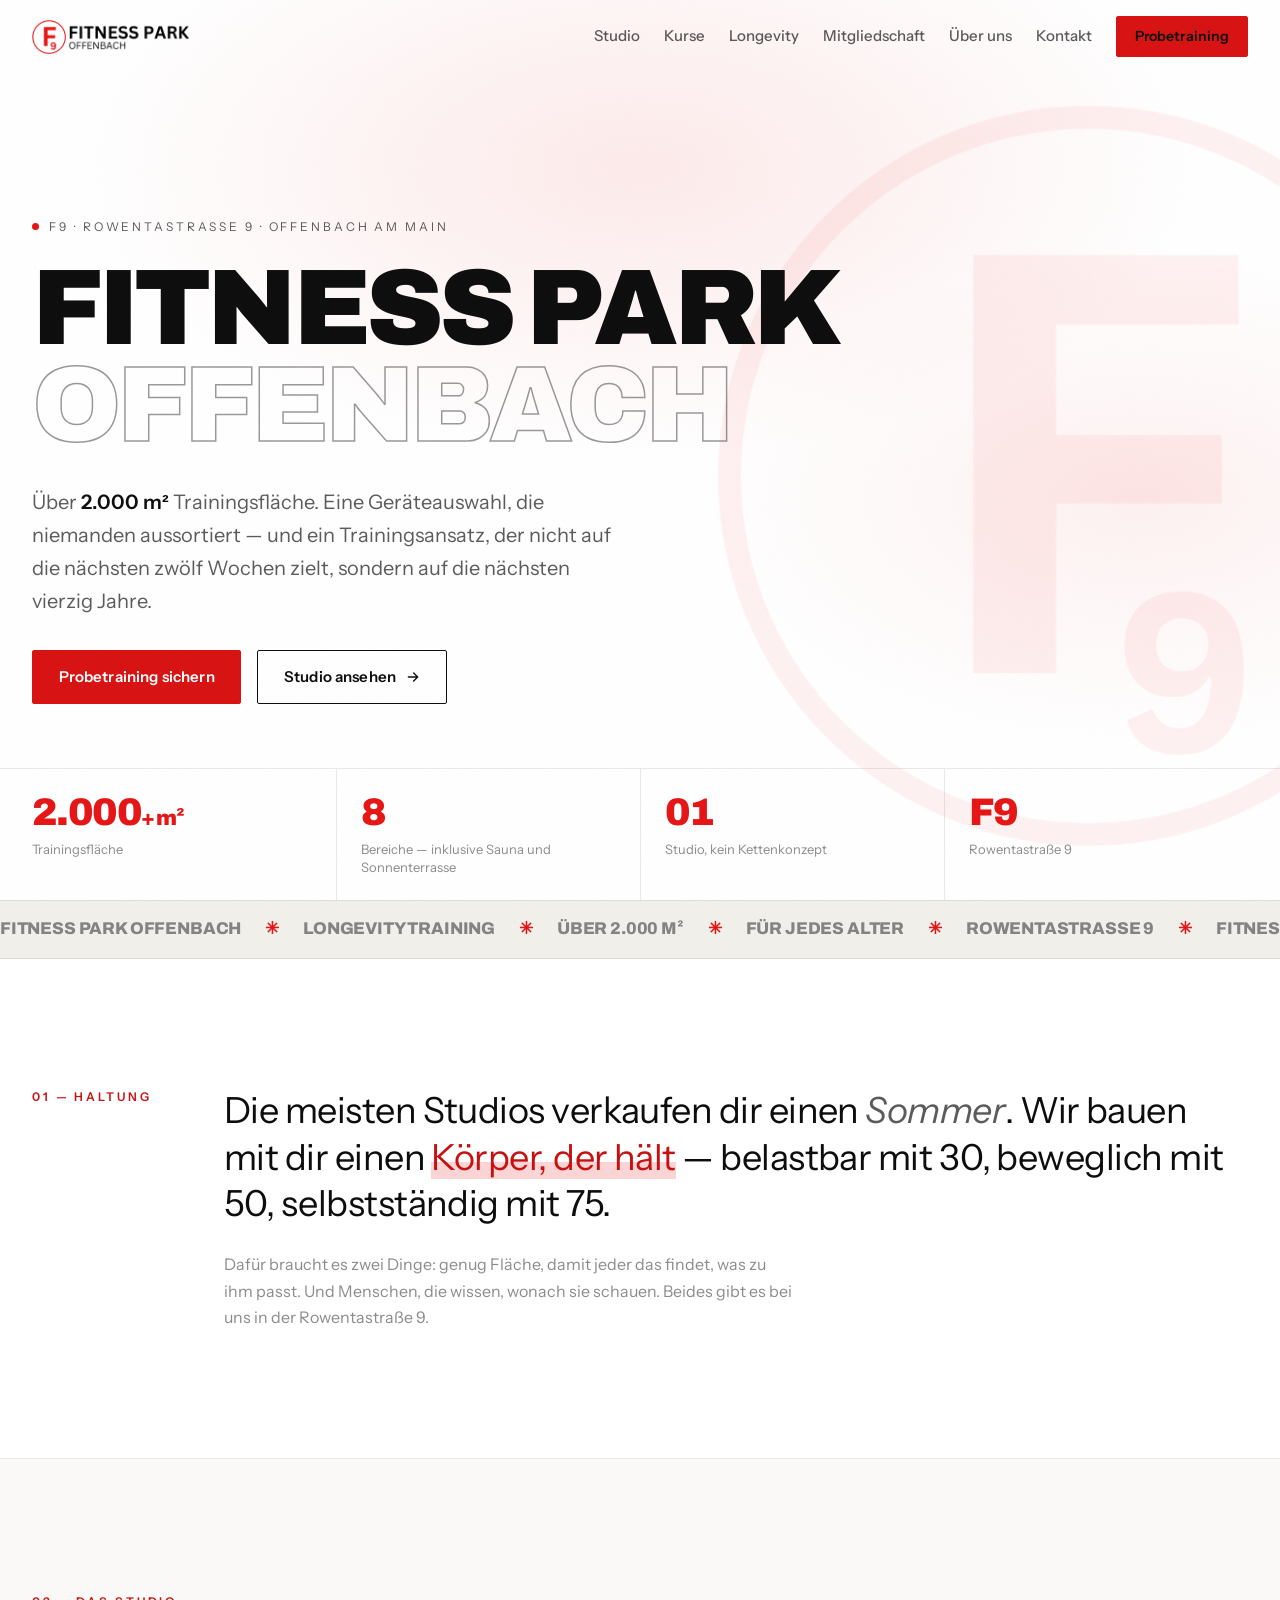
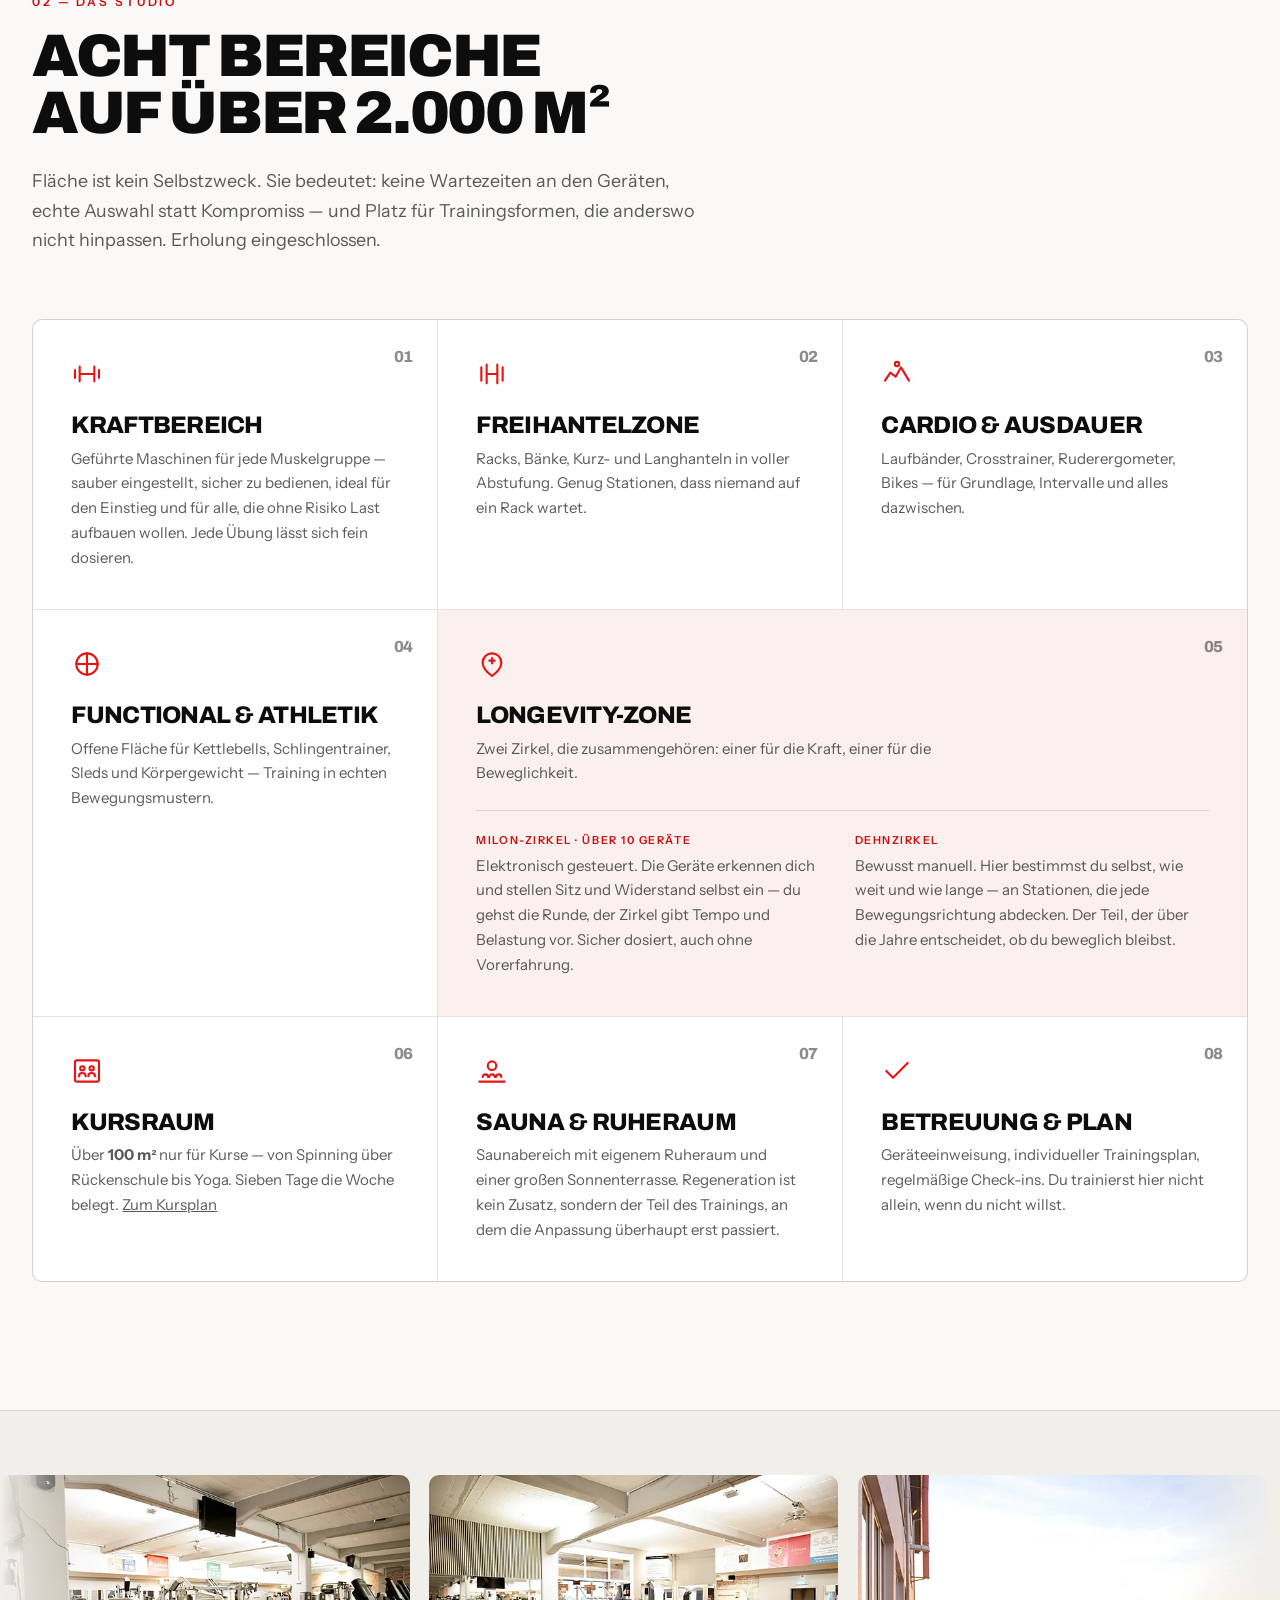
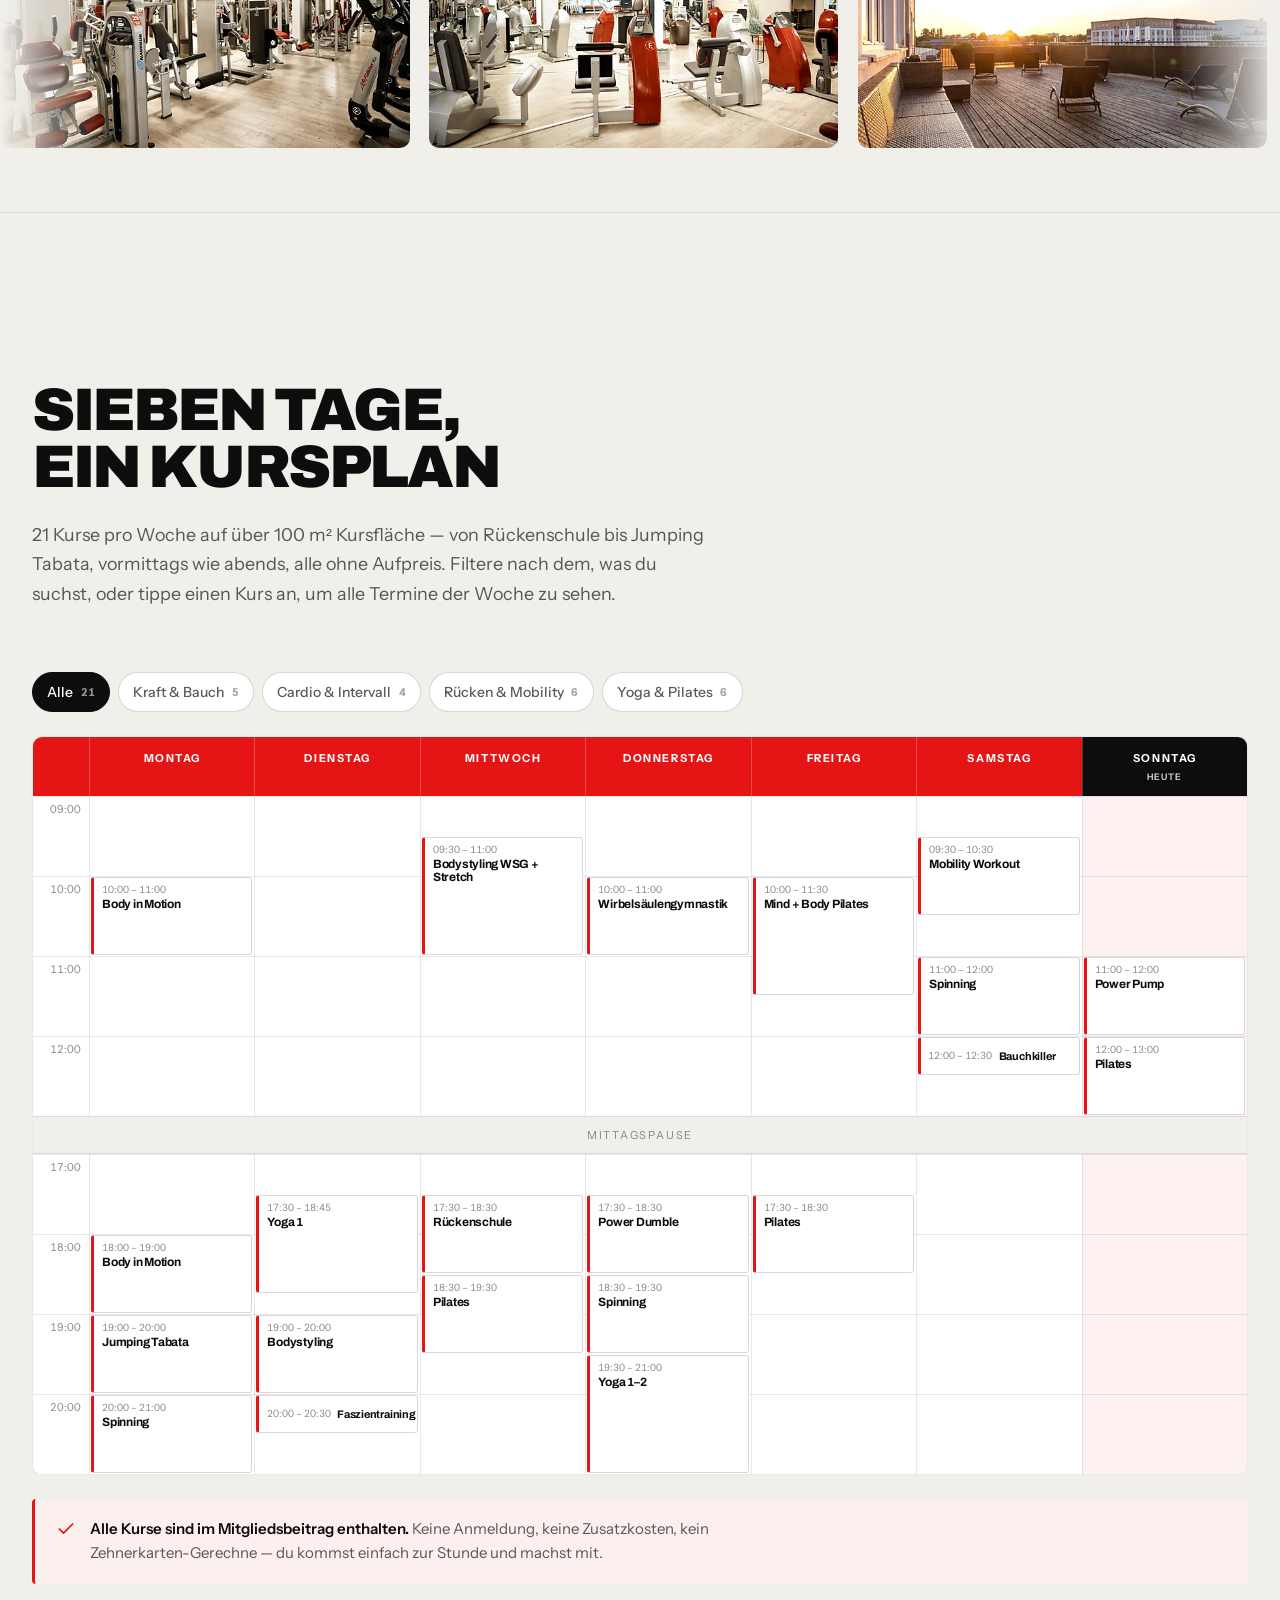
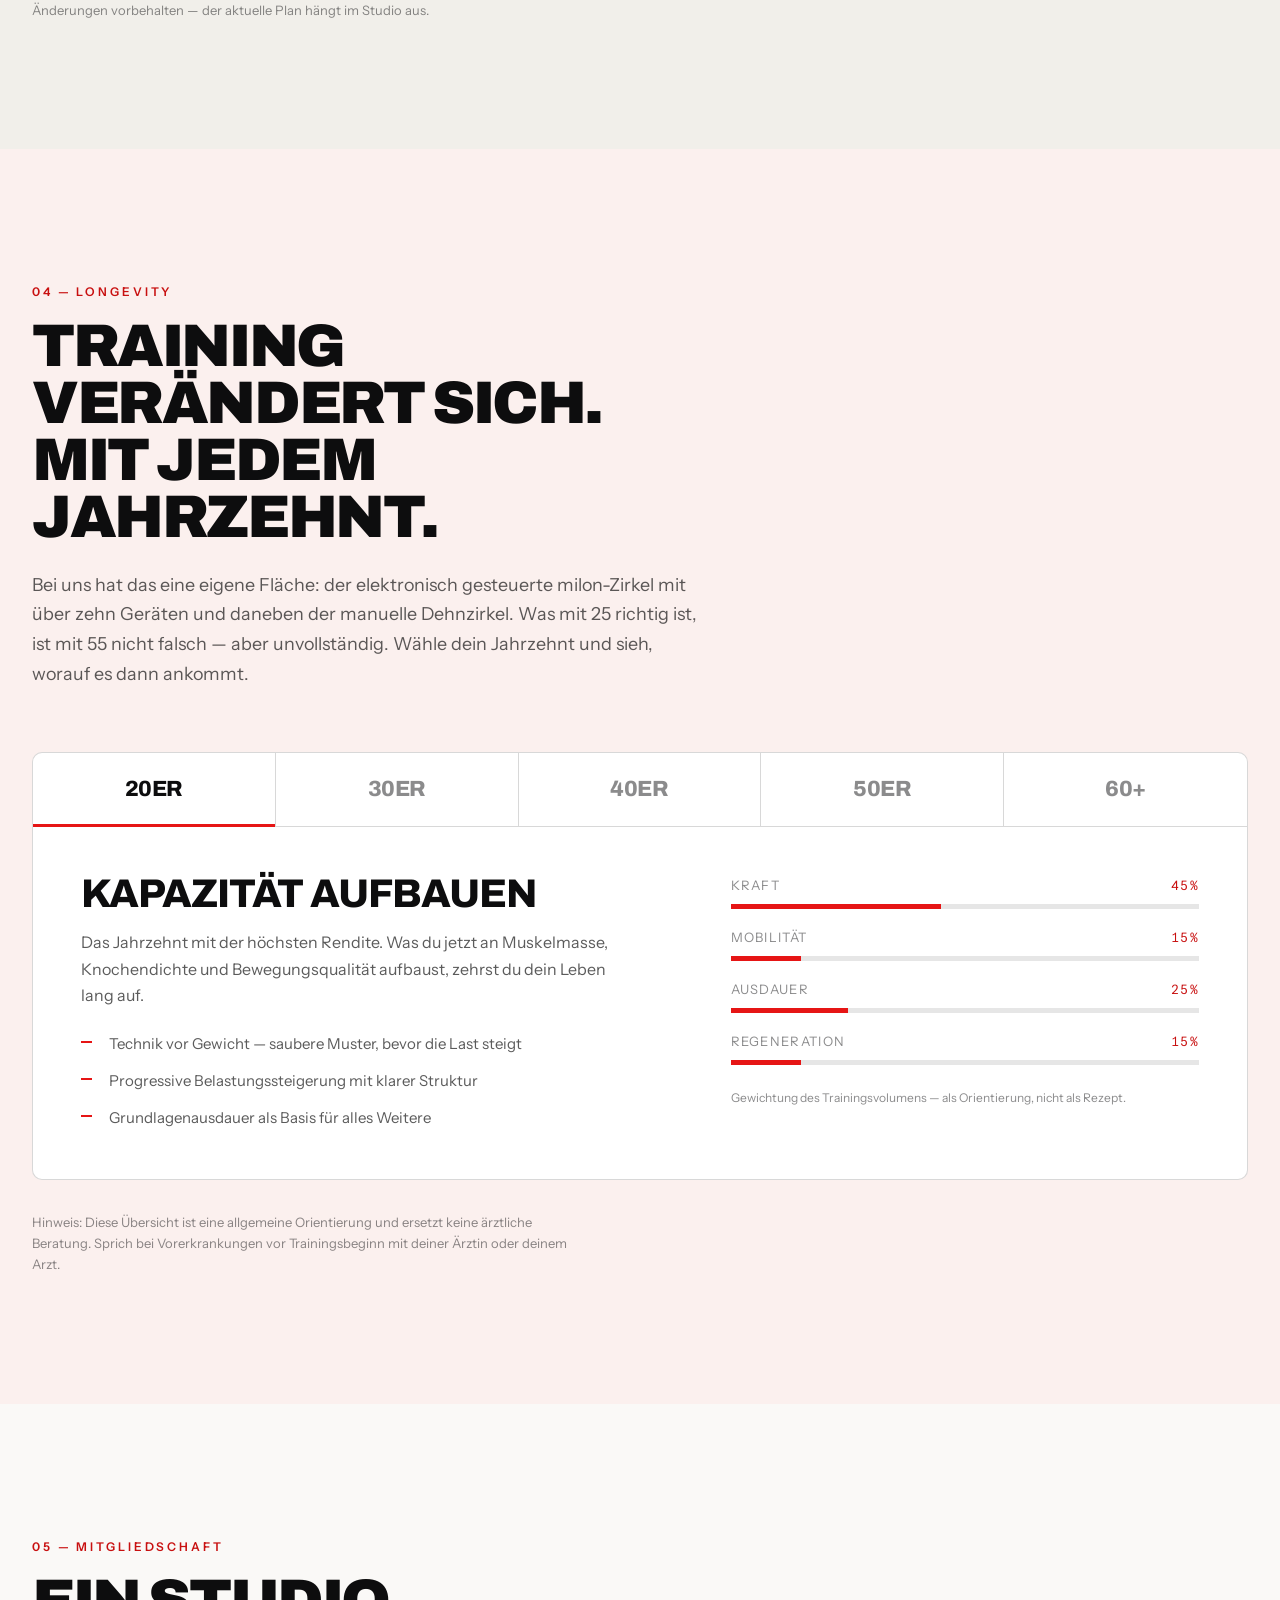
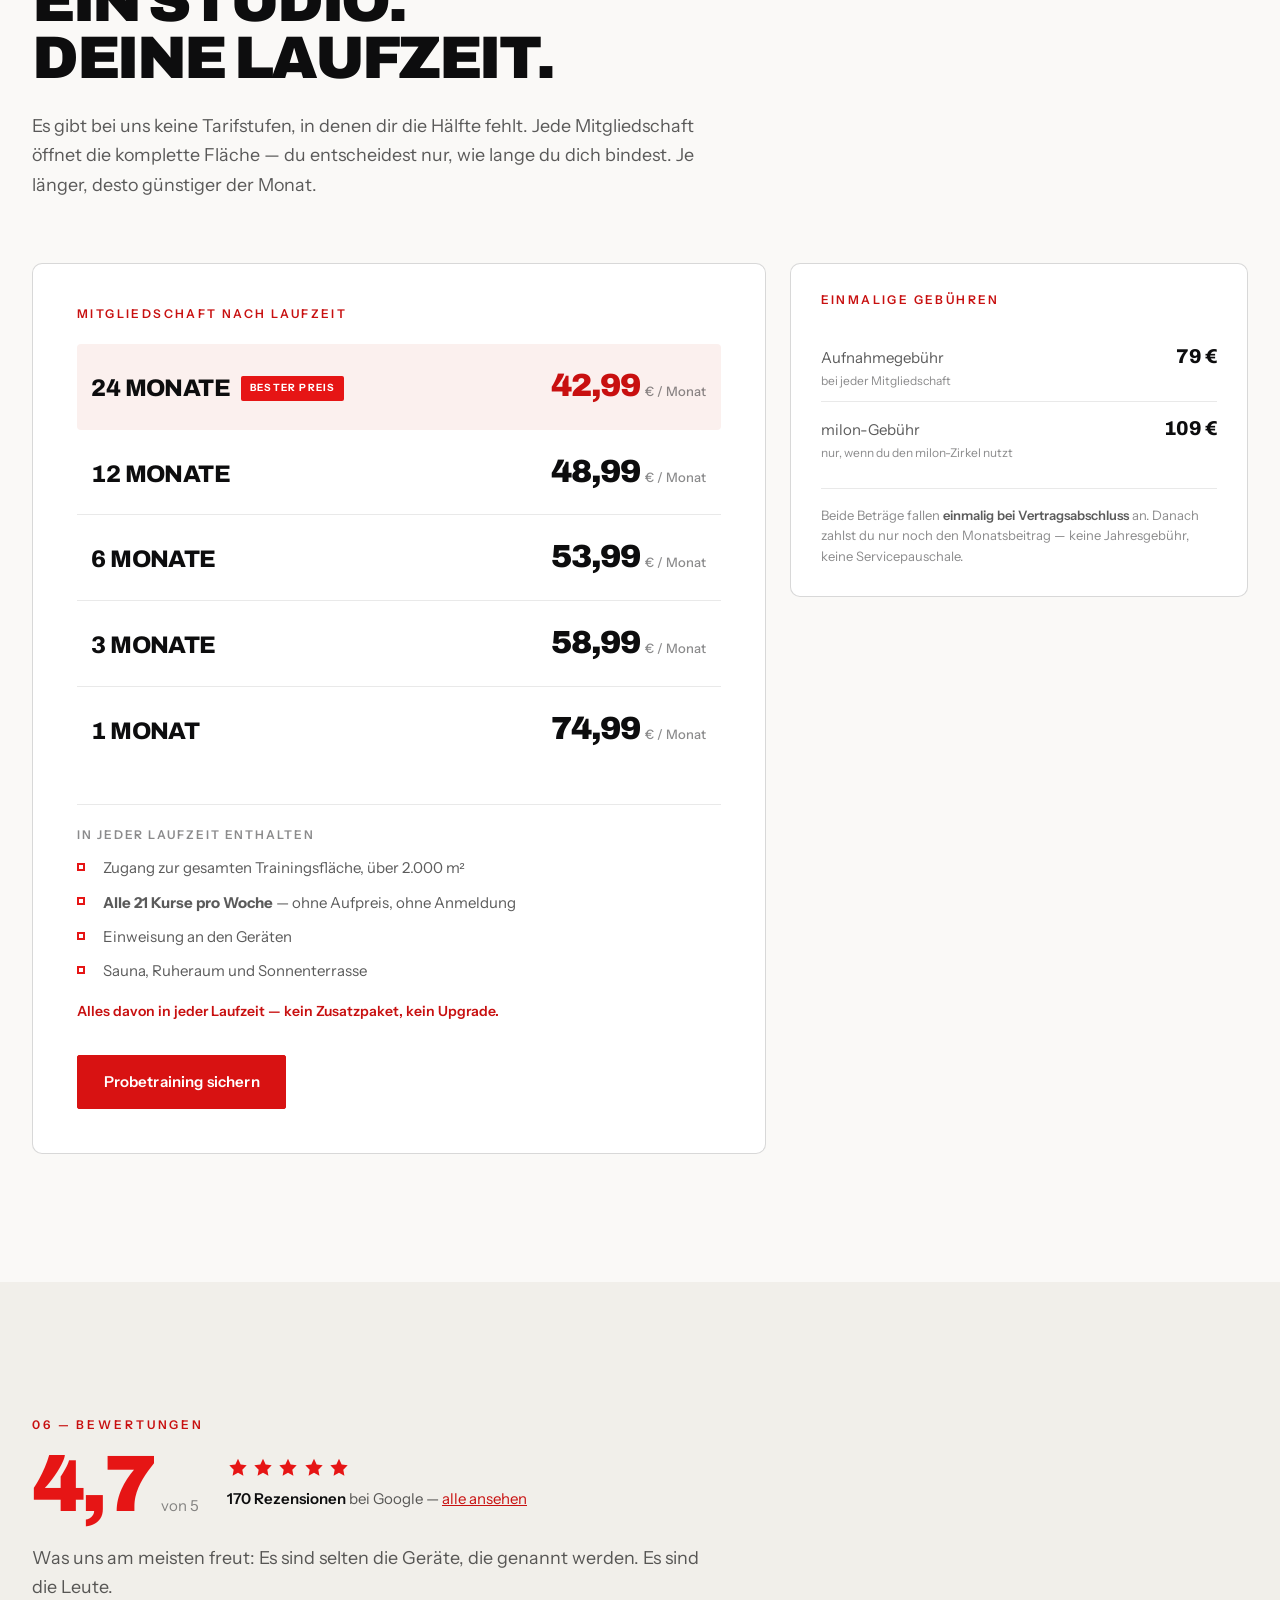
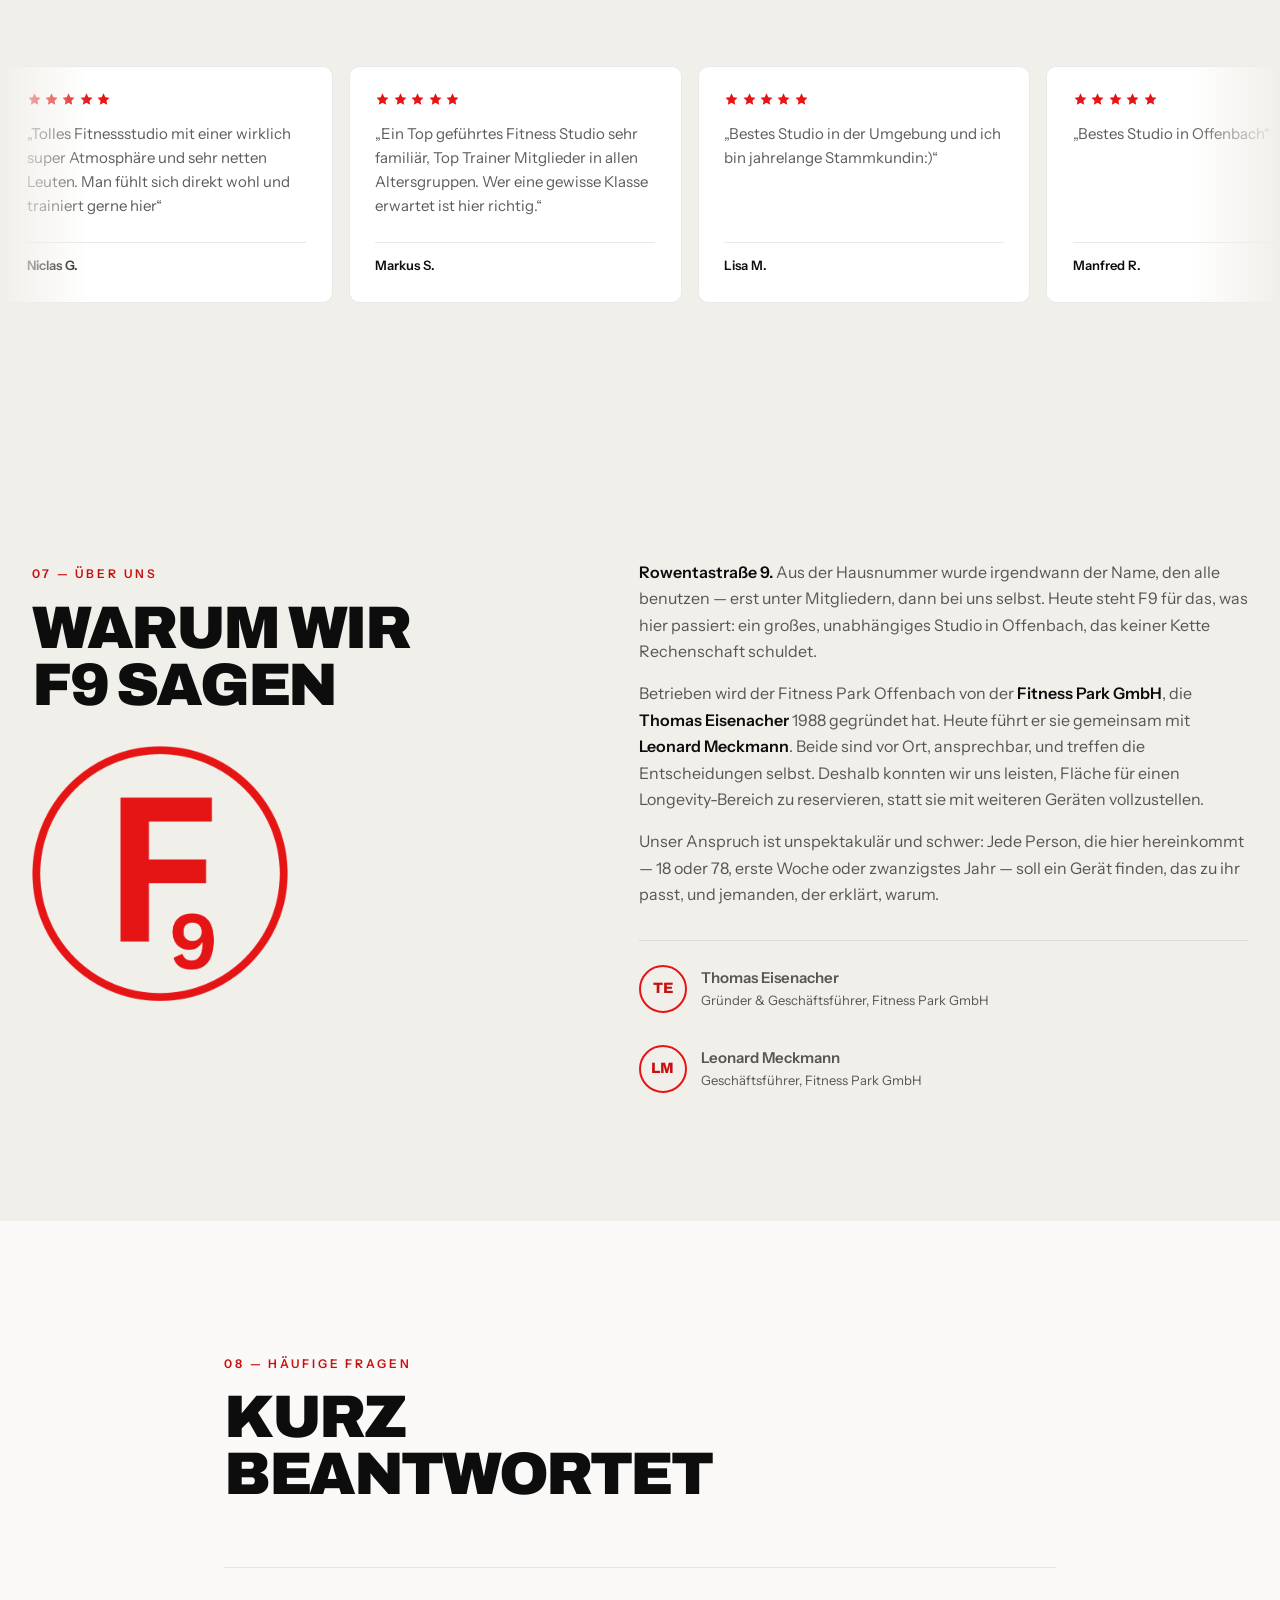
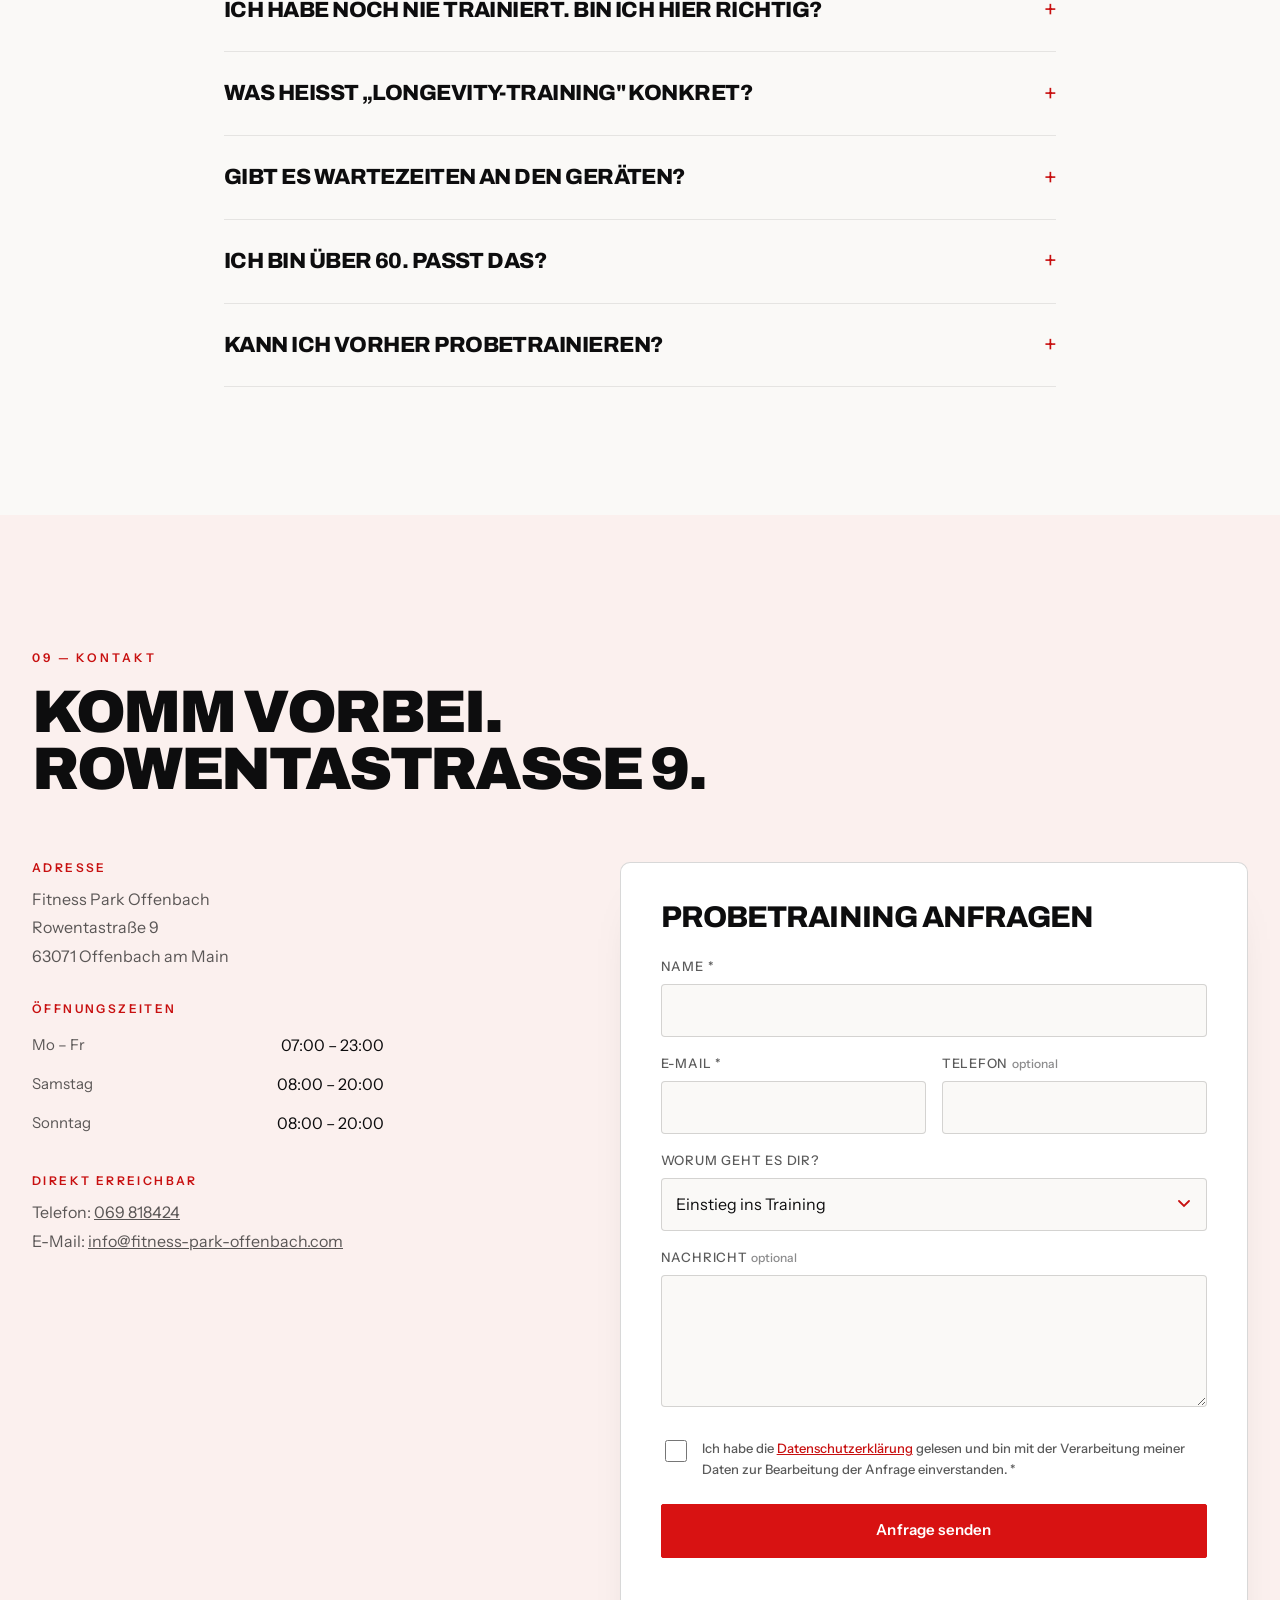
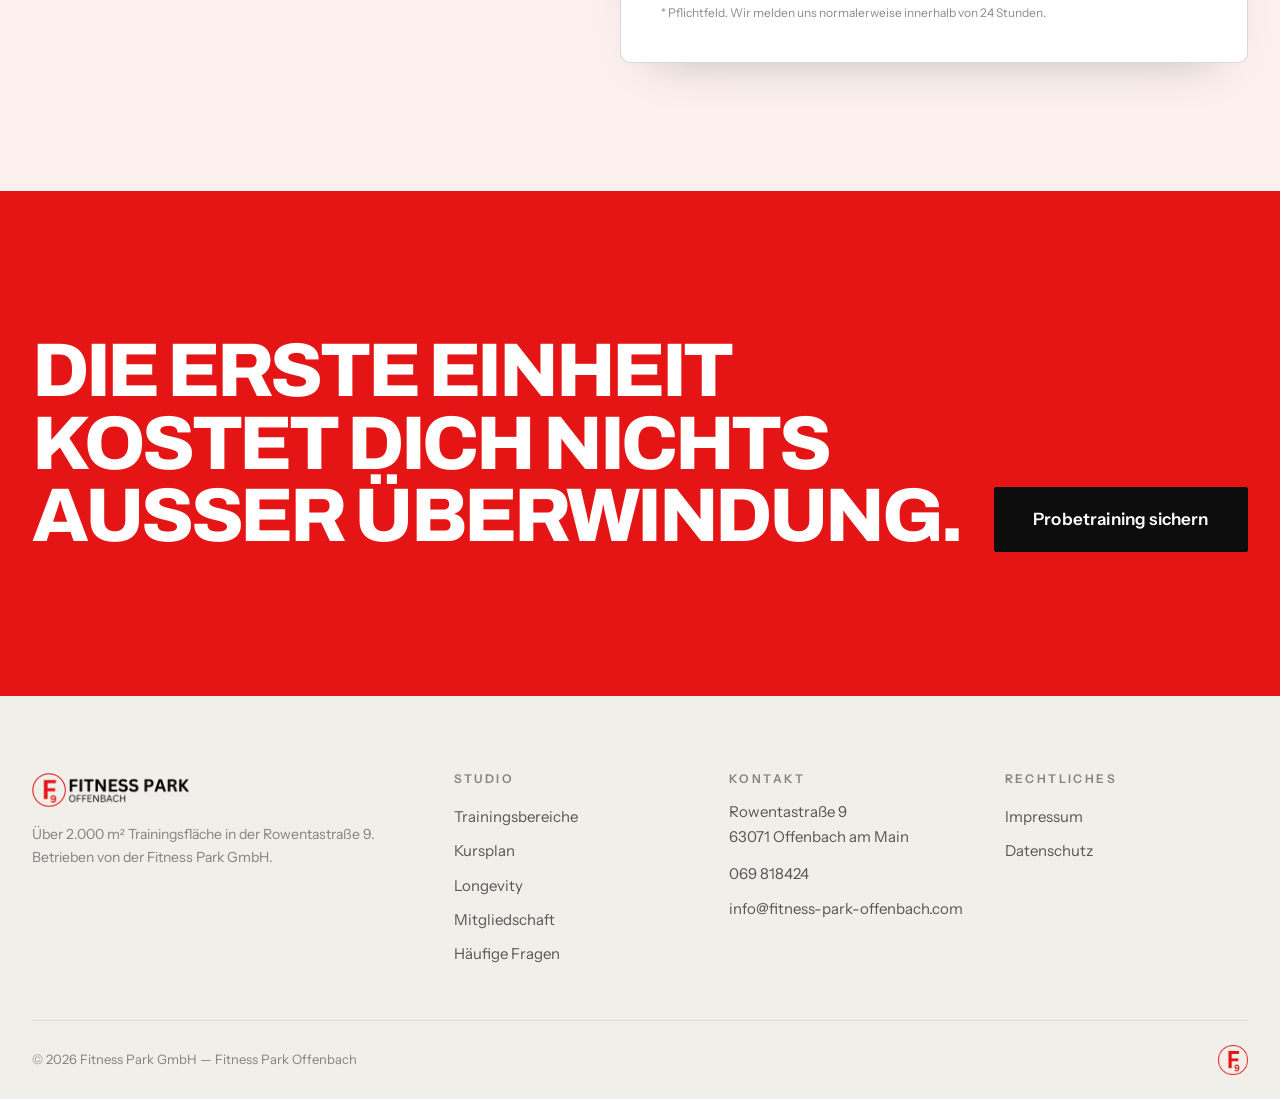
==== commit a0cf7d80: "Hero ohne Foto, Versionskennung gegen veraltete Stylesheets Im Hero steht wieder die verblasste Bild" ====
--- a/index.html
+++ b/index.html
@@ -20,7 +20,7 @@
 <link rel="preconnect" href="https://fonts.googleapis.com">
 <link rel="preconnect" href="https://fonts.gstatic.com" crossorigin>
 <link href="https://fonts.googleapis.com/css2?family=Archivo:wght@500;600;700;800;900&family=Instrument+Sans:ital,wght@0,400;0,500;0,600;0,700;1,400&display=swap" rel="stylesheet">
-<link rel="stylesheet" href="assets/css/styles.css">
+<link rel="stylesheet" href="assets/css/styles.css?v=1">
 
 <script type="application/ld+json">
 {
@@ -93,17 +93,7 @@
 <section class="hero" id="top">
   <div class="hero__glow" aria-hidden="true"></div>
 
-  <figure class="hero__foto">
-    <picture>
-      <source type="image/webp" srcset="assets/img/fotos/trainingsflaeche-800.webp 800w, assets/img/fotos/trainingsflaeche-1200.webp 1200w, assets/img/fotos/trainingsflaeche-1800.webp 1800w" sizes="(max-width: 900px) 100vw, 46vw">
-      <img src="assets/img/fotos/trainingsflaeche-1200.jpg"
-           srcset="assets/img/fotos/trainingsflaeche-800.jpg 800w, assets/img/fotos/trainingsflaeche-1200.jpg 1200w, assets/img/fotos/trainingsflaeche-1800.jpg 1800w"
-           sizes="(max-width: 900px) 100vw, 46vw"
-           alt="Blick über die Trainingsfläche des Fitness Park Offenbach mit Kraftgeräten und Cardiobereich"
-           width="1200" height="800" fetchpriority="high">
-    </picture>
-    <img class="hero__mark" src="assets/img/logo-mark.png" alt="" aria-hidden="true" width="627" height="626">
-  </figure>
+  <img class="hero__watermark" src="assets/img/logo-mark.png" alt="" aria-hidden="true" width="627" height="626">
 
   <div class="wrap hero__inner">
     <p class="hero__eyebrow reveal">
@@ -1070,6 +1060,6 @@
   </div>
 </footer>
 
-<script src="assets/js/main.js"></script>
+<script src="assets/js/main.js?v=1"></script>
 </body>
 </html>
--- a/assets/css/styles.css
+++ b/assets/css/styles.css
@@ -212,46 +212,15 @@
     radial-gradient(48% 40% at 50% 38%, rgba(230,21,21,.09), transparent 70%),
     radial-gradient(38% 34% at 80% 70%, rgba(230,21,21,.06), transparent 70%);
 }
-/* Foto der Trainingsfläche, rechts angeschnitten */
-.hero__foto{
-  position:absolute; z-index:-1; margin:0;
-  right:0; top:0; bottom:0;
-  width:min(50%, 58rem);
-  overflow:hidden;
-}
-.hero__foto img{
-  width:100%; height:100%; object-fit:cover; object-position:center 45%;
-}
-/* Nur die linke Kante ausblenden — das Foto selbst bleibt klar */
-.hero__foto::after{
-  content:''; position:absolute; inset:0;
-  background:linear-gradient(95deg,
-    var(--card) 0%,
-    rgba(255,255,255,.92) 14%,
-    rgba(255,255,255,.45) 30%,
-    rgba(255,255,255,0) 52%);
-}
-.hero__mark{ display:none; }
-.hero__inner{ padding-bottom:var(--s-6); position:relative; }
-
-/* Die Kennzahlenleiste deckt das Foto ab, sonst ist sie unlesbar */
-.hero__stats{ position:relative; z-index:1; background:var(--card); }
-
-/* Auf schmalen Schirmen kein Hintergrundbild, sondern ein eigener
-   Bildstreifen zwischen Text und Kennzahlen — sonst liegt die Schrift
-   auf dem Foto und beides verliert. */
-@media (max-width:900px){
-  .hero{ padding-top:6.5rem; }
-  .hero__foto{
-    position:static; order:1;
-    width:auto; height:auto;
-    margin:var(--s-3) 0 0;
-  }
-  .hero__foto::after{ display:none; }
-  .hero__foto img{ height:15rem; object-position:center 50%; }
-  .hero__inner{ order:0; padding-bottom:0; }
-  .hero__stats{ order:2; }
-}
+/* Bildmarke als überdimensionales Wasserzeichen */
+.hero__watermark{
+  position:absolute; z-index:-1;
+  right:-14vw; bottom:6%;
+  width:clamp(26rem,58vw,52rem);
+  opacity:.06;
+  pointer-events:none; user-select:none;
+}
+.hero__inner{ padding-bottom:var(--s-6); }
 
 .hero__eyebrow{
   display:inline-flex; align-items:center; gap:.65rem;
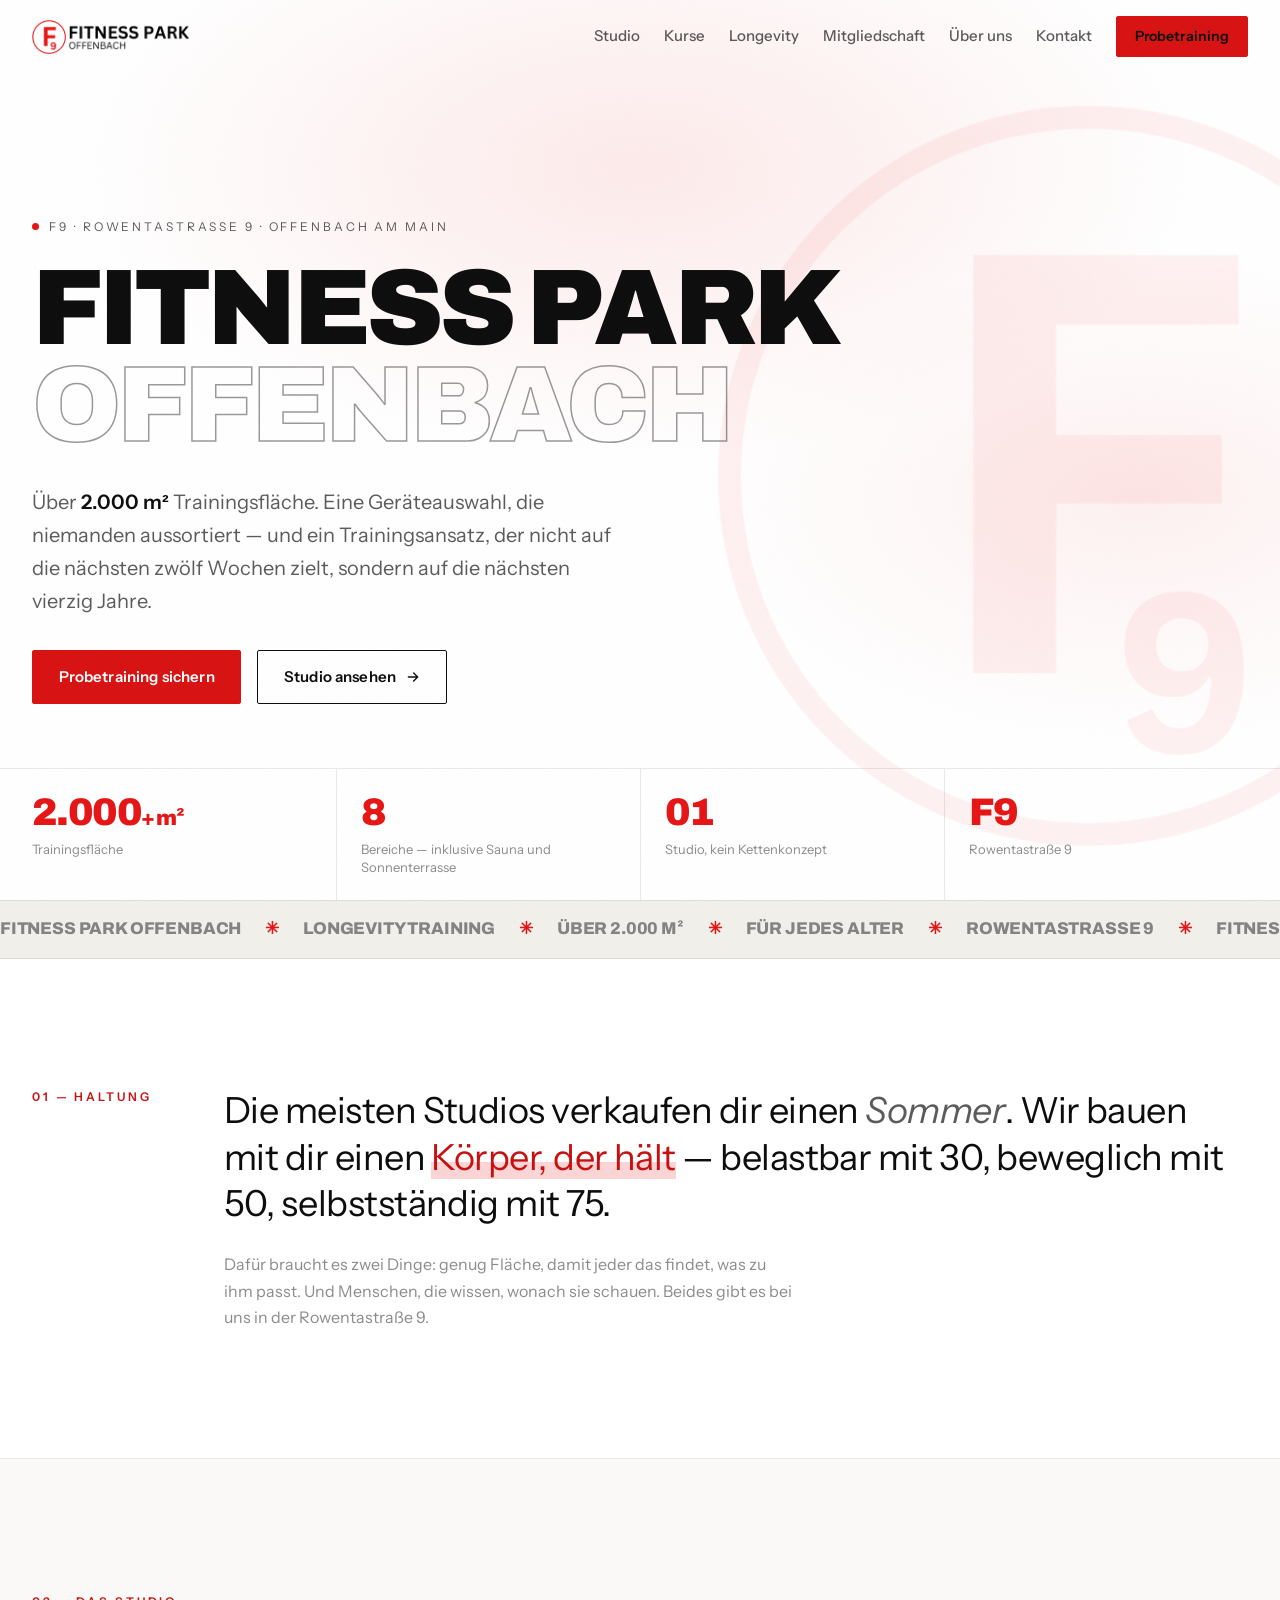
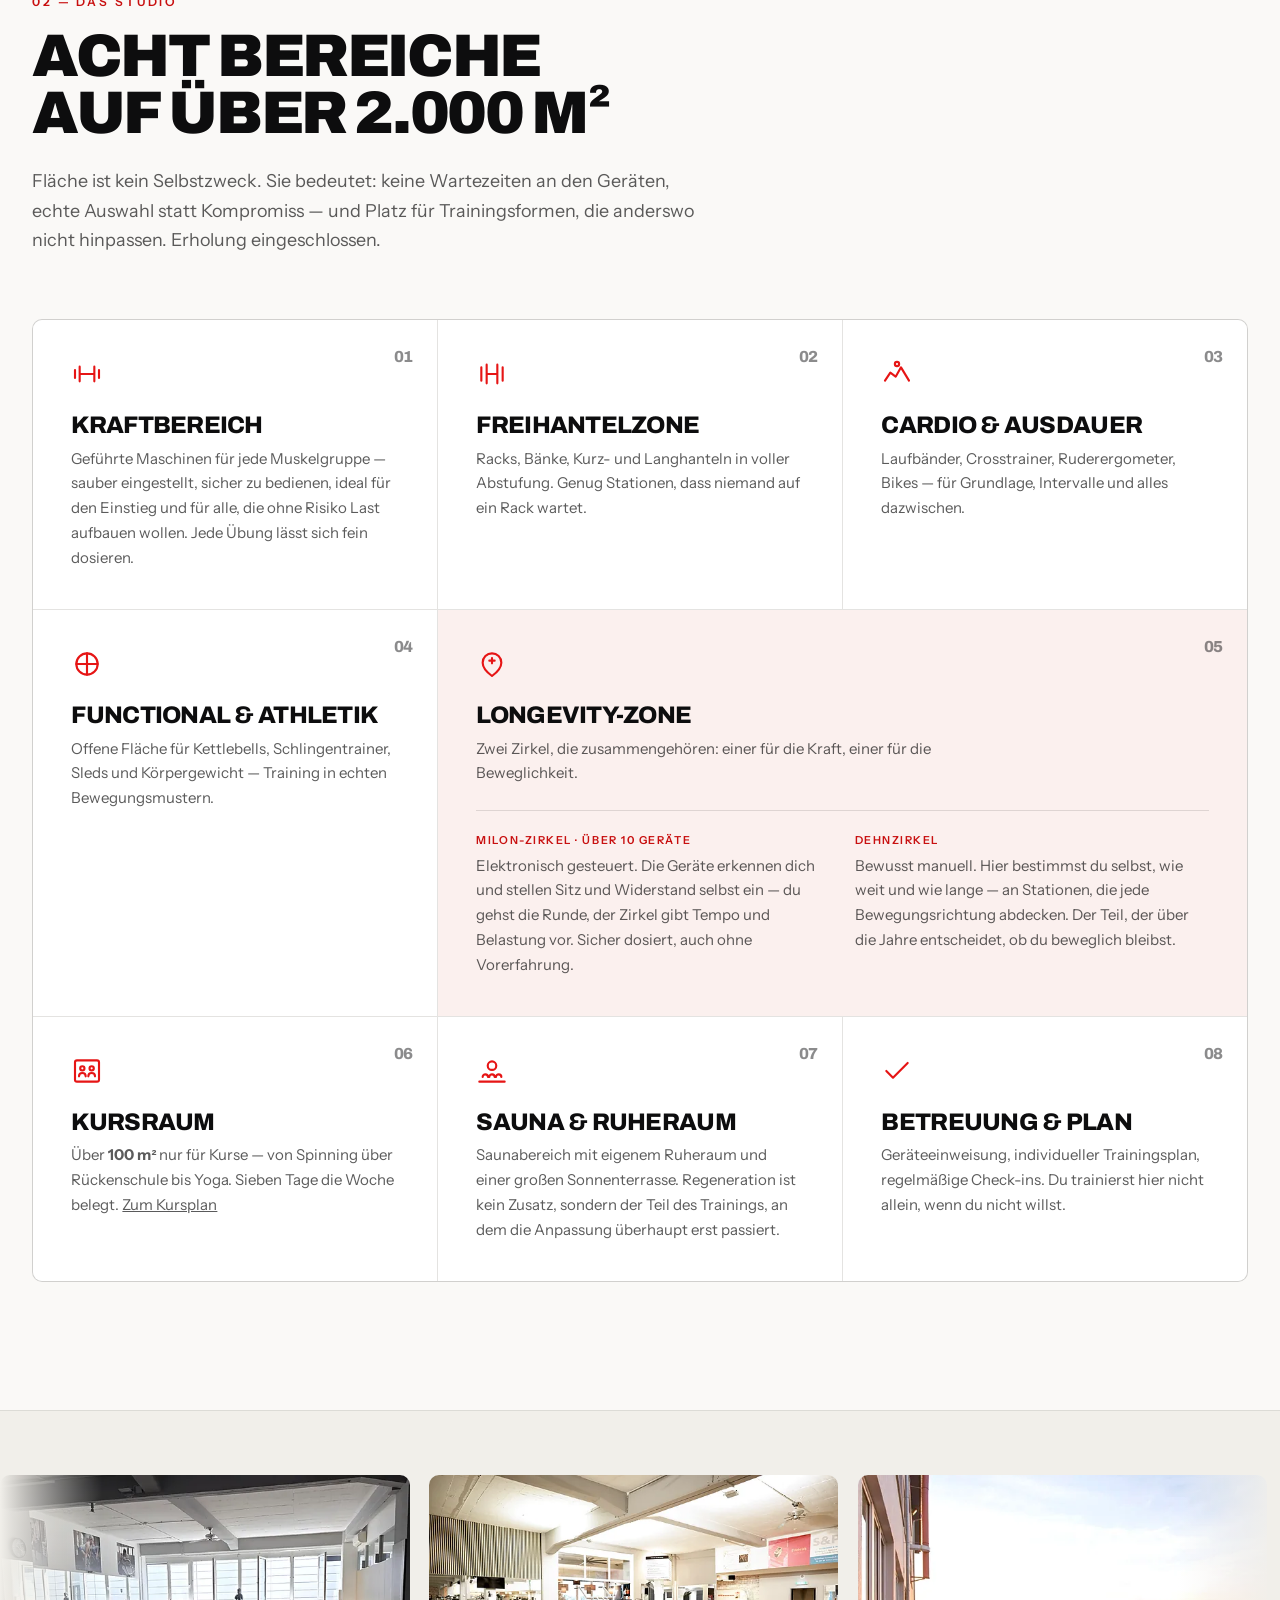
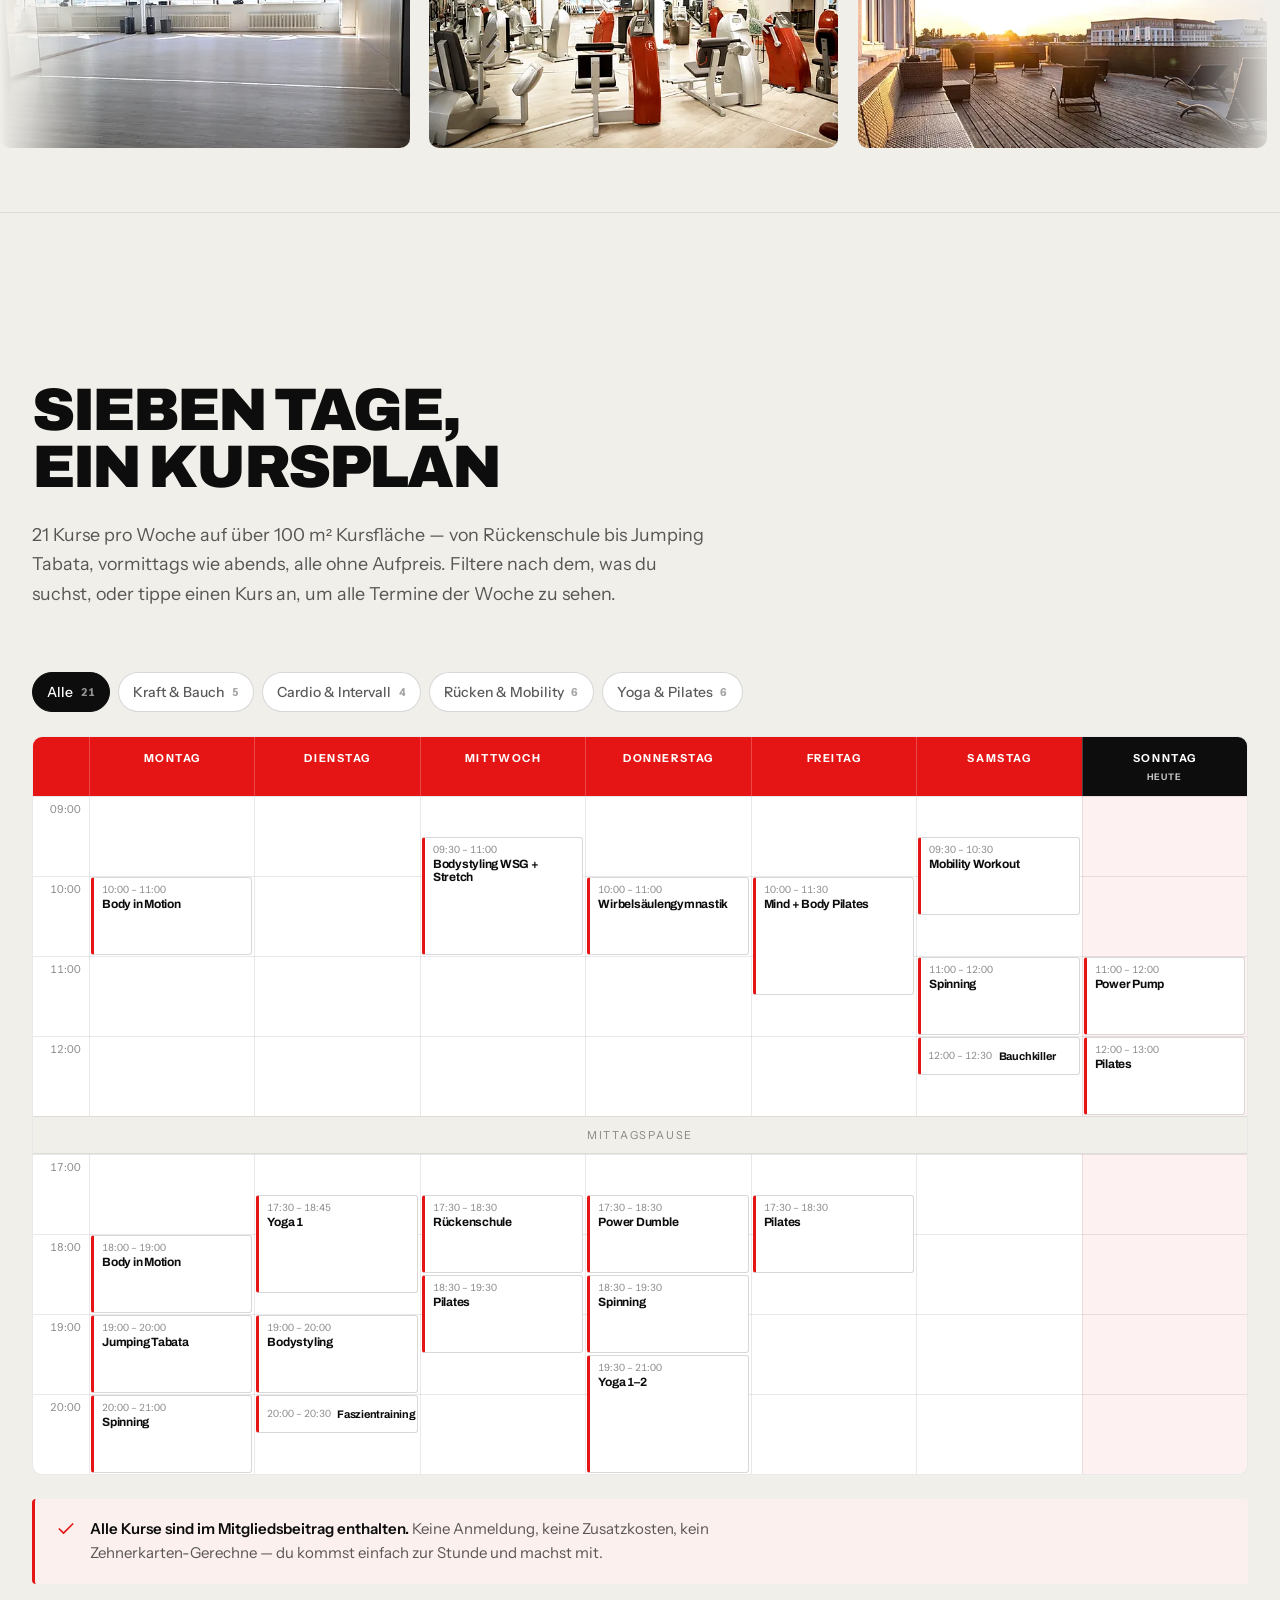
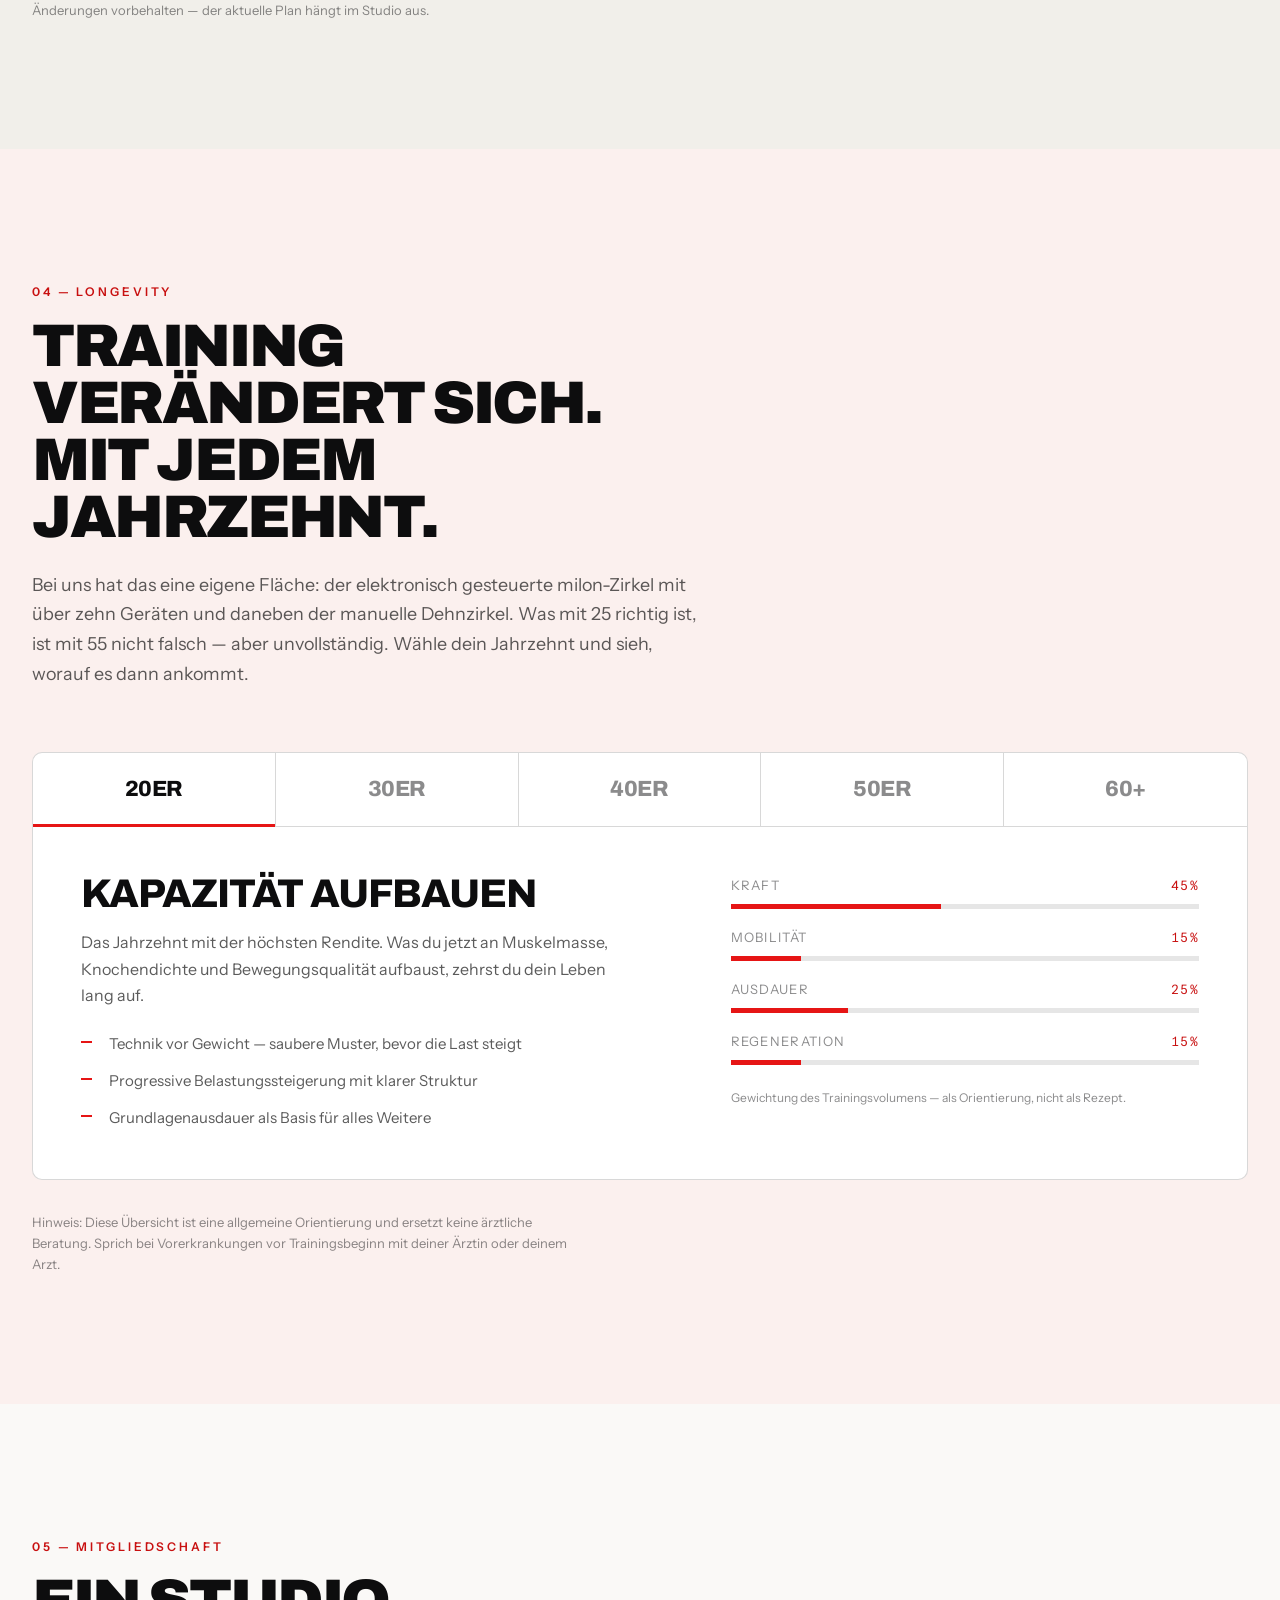
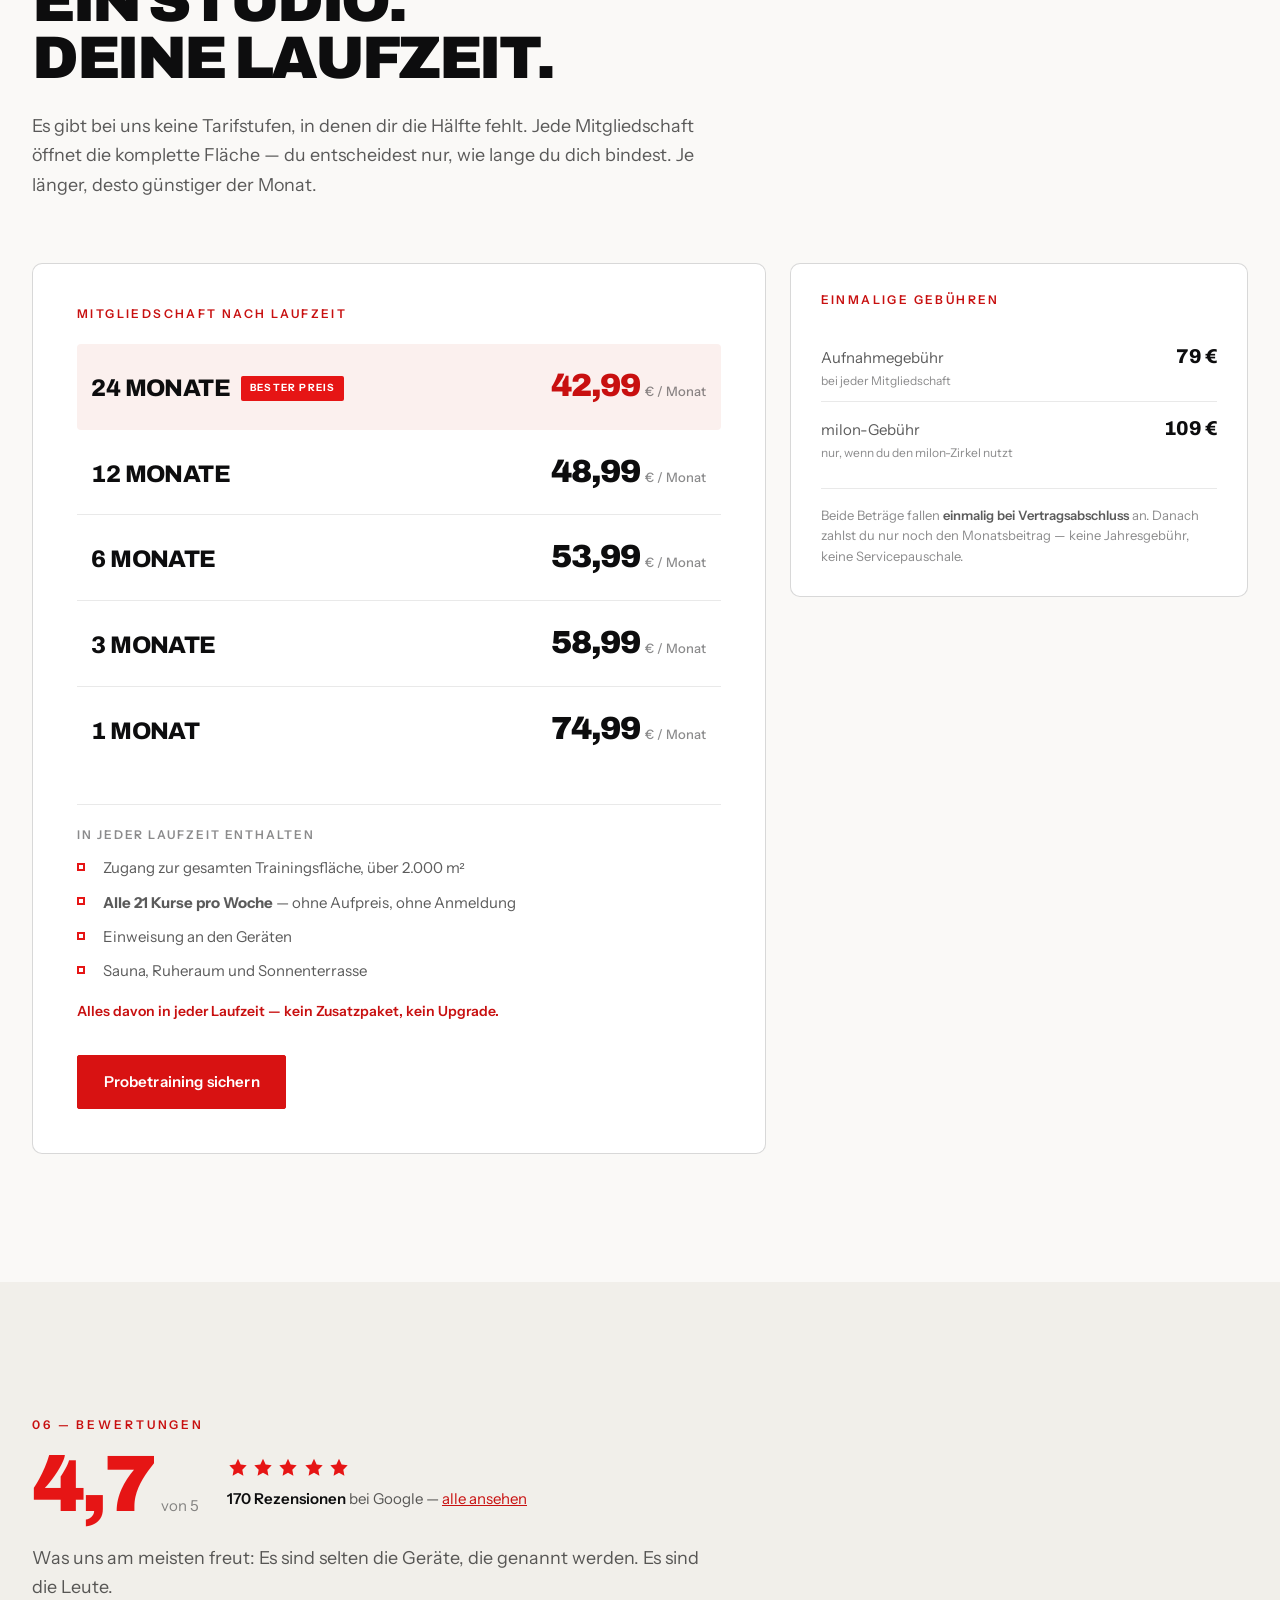
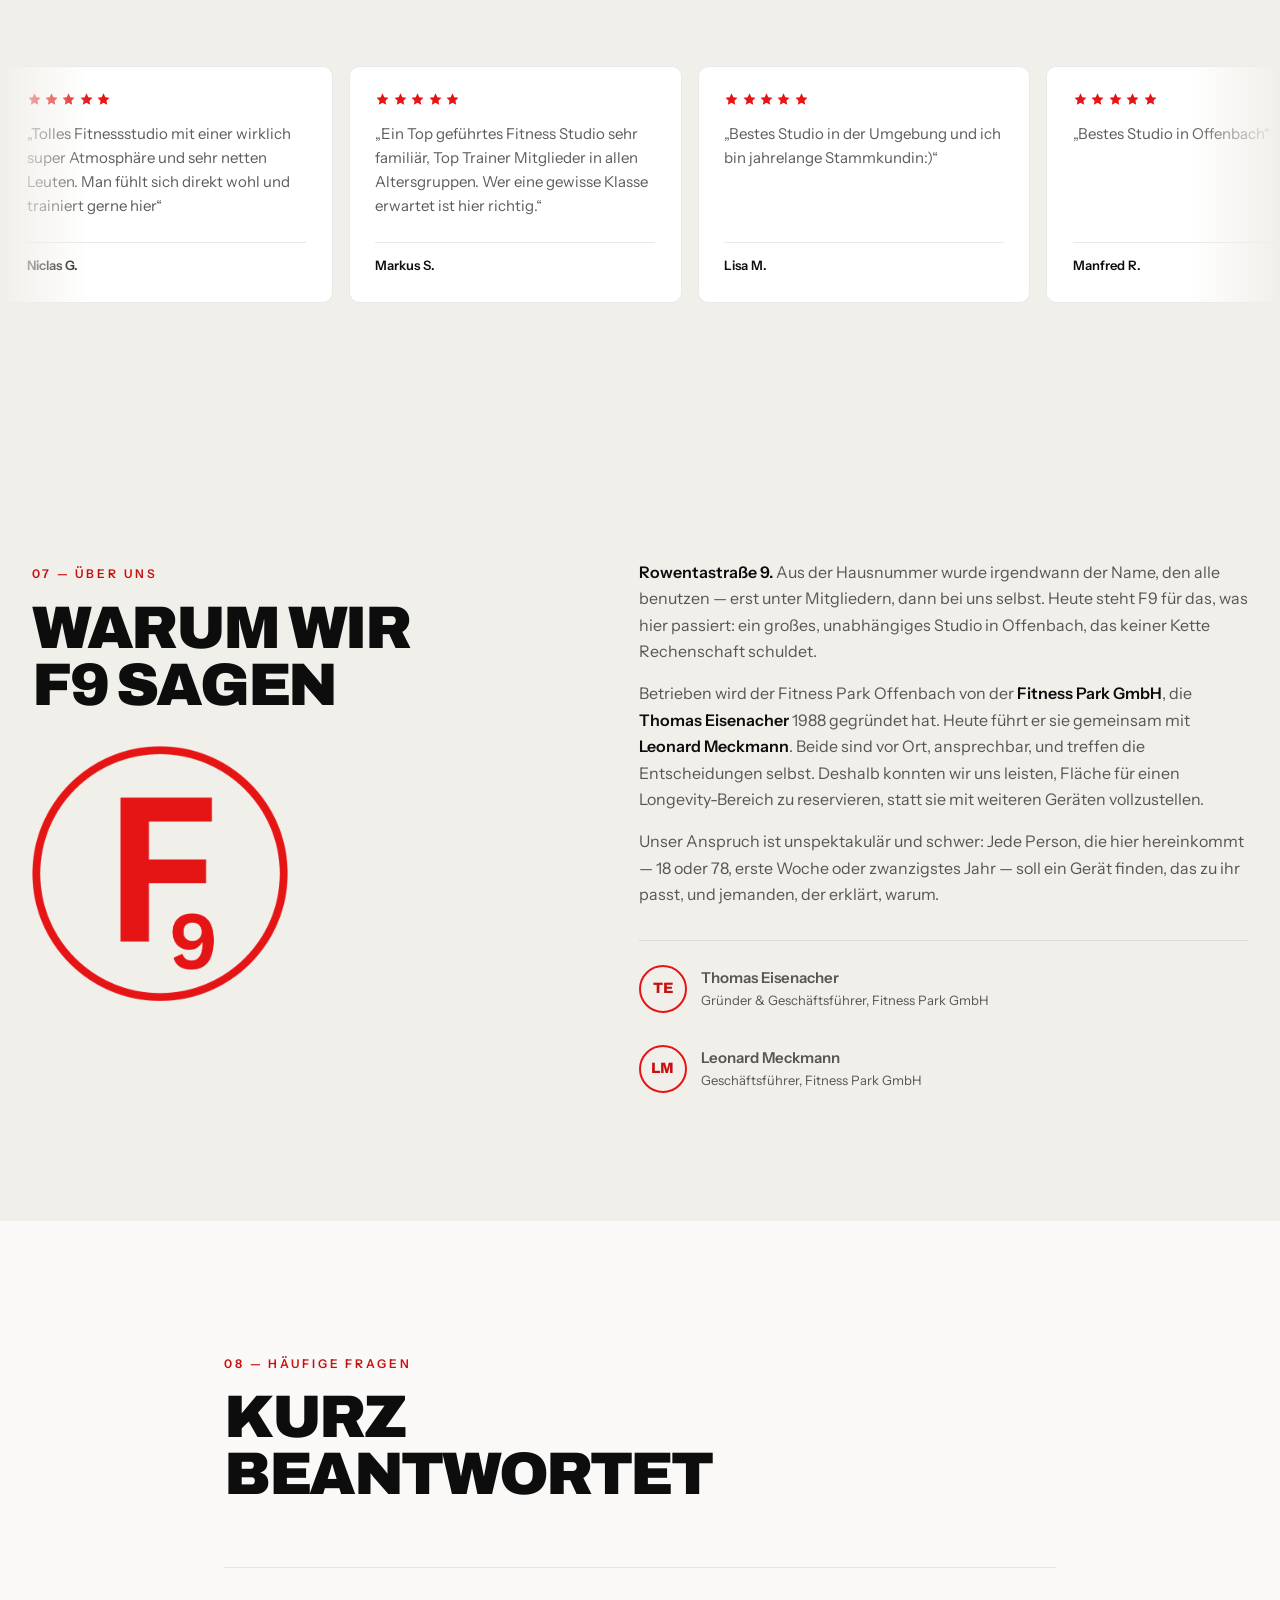
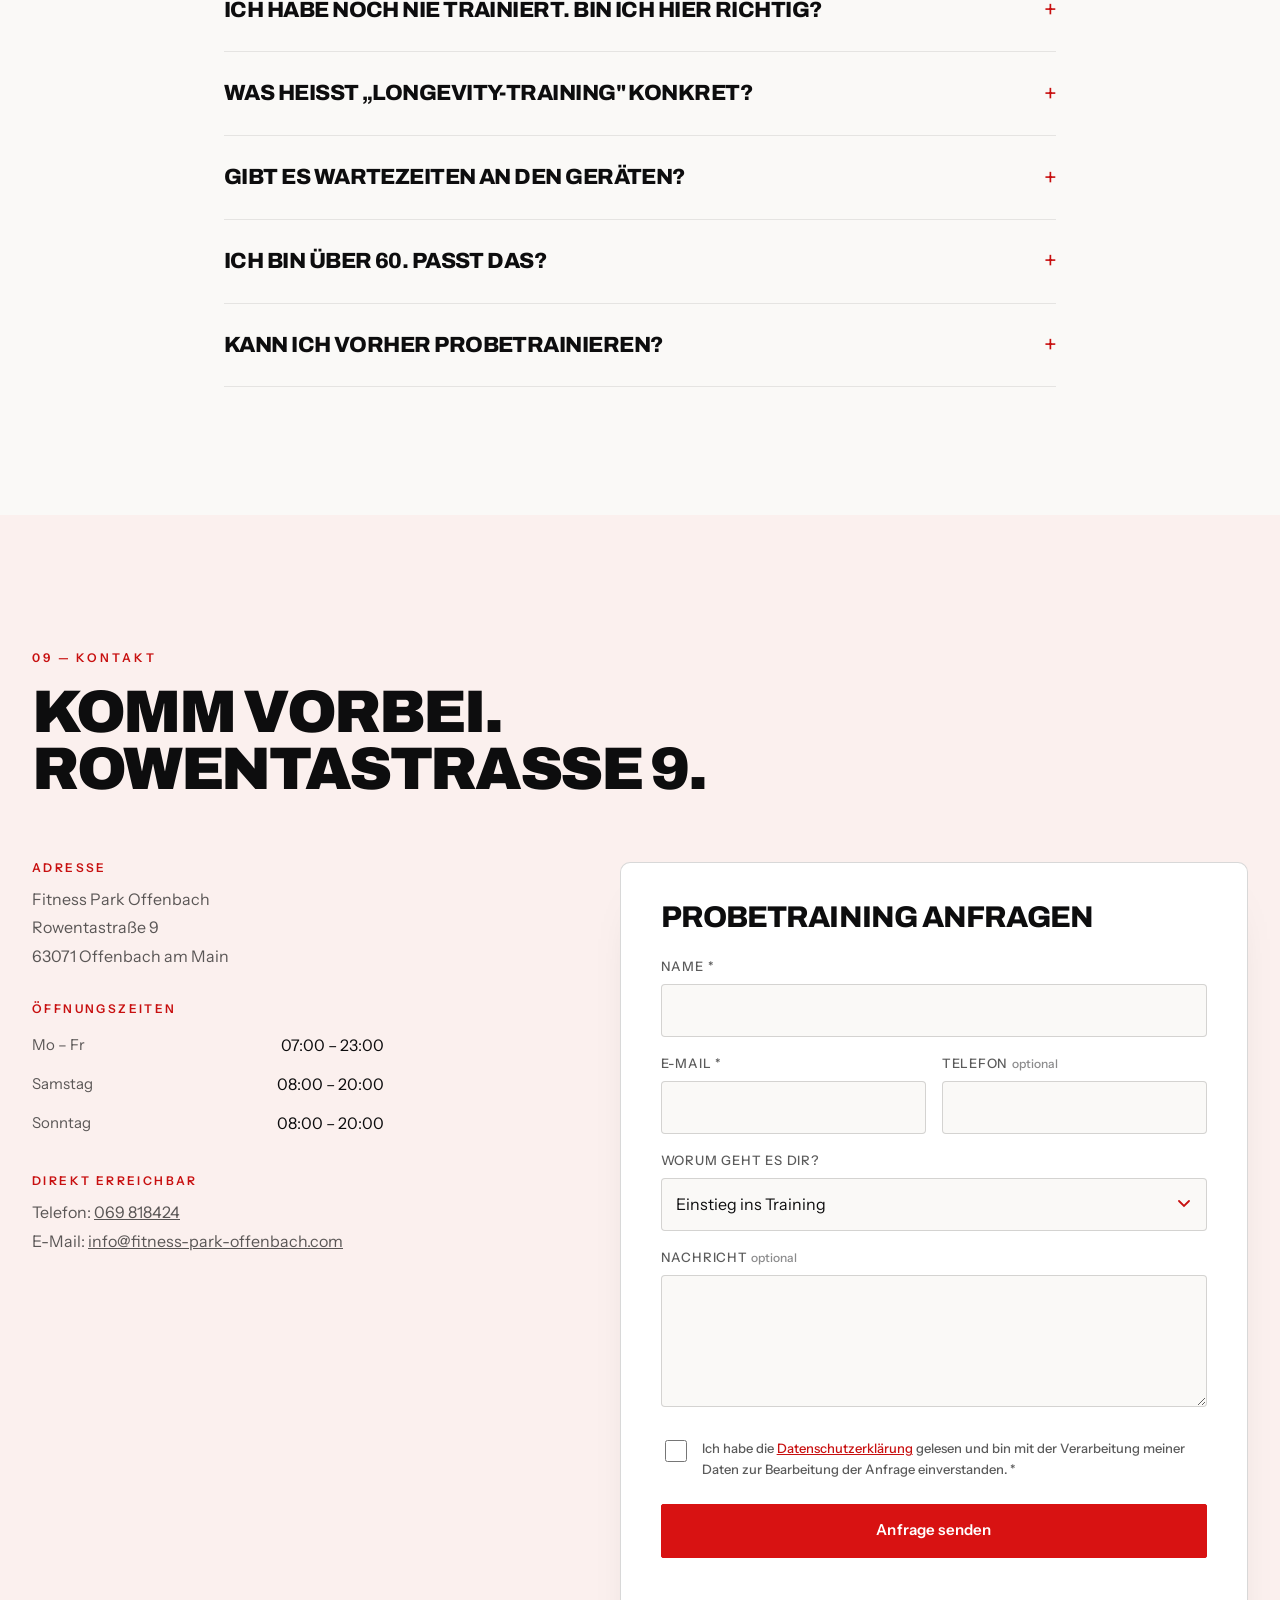
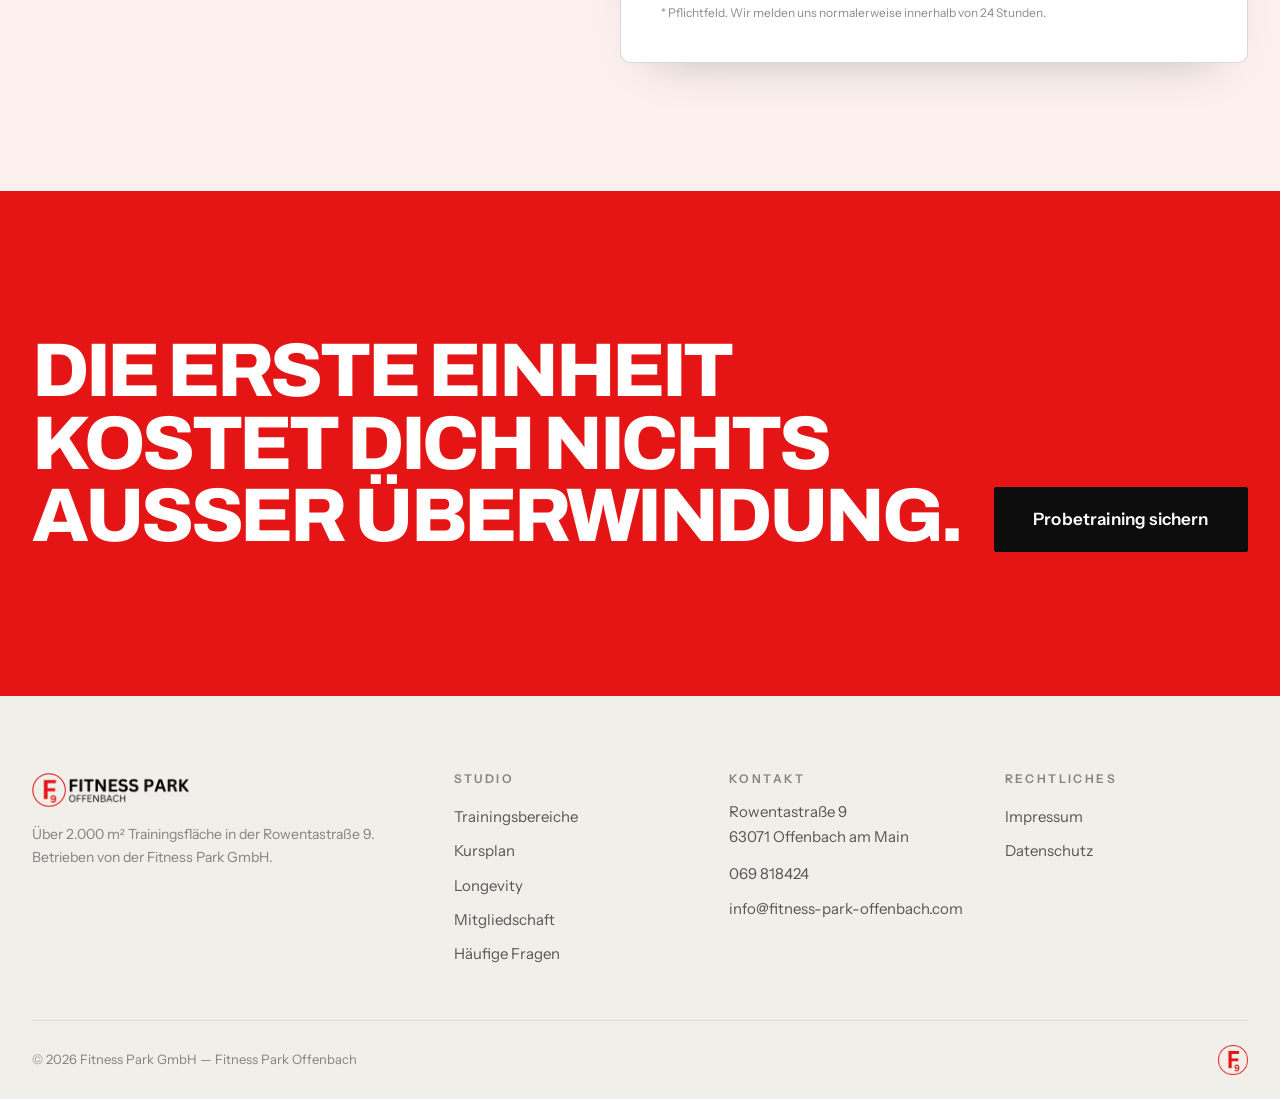
==== commit 659991d6: "Trainingsflächen-Foto gegen den Kursraum getauscht Rückmeldung aus dem Studio: die Aufnahme der Trai" ====
--- a/index.html
+++ b/index.html
@@ -327,9 +327,9 @@
   <div class="lauf__spur">
       <figure class="lauf__bild">
         <picture>
-          <source type="image/webp" srcset="assets/img/fotos/trainingsflaeche-600.webp 600w, assets/img/fotos/trainingsflaeche-900.webp 900w" sizes="(max-width: 700px) 72vw, 30rem">
-          <img src="assets/img/fotos/trainingsflaeche-900.jpg" srcset="assets/img/fotos/trainingsflaeche-600.jpg 600w, assets/img/fotos/trainingsflaeche-900.jpg 900w" sizes="(max-width: 700px) 72vw, 30rem"
-               alt="Blick über die Trainingsfläche mit Kraftgeräten und Cardiobereich" width="900" height="600" loading="lazy" decoding="async">
+          <source type="image/webp" srcset="assets/img/fotos/kursraum-600.webp 600w, assets/img/fotos/kursraum-900.webp 900w" sizes="(max-width: 700px) 72vw, 30rem">
+          <img src="assets/img/fotos/kursraum-900.jpg" srcset="assets/img/fotos/kursraum-600.jpg 600w, assets/img/fotos/kursraum-900.jpg 900w" sizes="(max-width: 700px) 72vw, 30rem"
+               alt="Kursraum mit Spiegelwand und Fensterfront, über 100 m²" width="900" height="600" loading="lazy" decoding="async">
         </picture>
       </figure>
       <figure class="lauf__bild">
@@ -376,8 +376,8 @@
       </figure>
       <figure class="lauf__bild" aria-hidden="true">
         <picture>
-          <source type="image/webp" srcset="assets/img/fotos/trainingsflaeche-600.webp 600w, assets/img/fotos/trainingsflaeche-900.webp 900w" sizes="(max-width: 700px) 72vw, 30rem">
-          <img src="assets/img/fotos/trainingsflaeche-900.jpg" srcset="assets/img/fotos/trainingsflaeche-600.jpg 600w, assets/img/fotos/trainingsflaeche-900.jpg 900w" sizes="(max-width: 700px) 72vw, 30rem"
+          <source type="image/webp" srcset="assets/img/fotos/kursraum-600.webp 600w, assets/img/fotos/kursraum-900.webp 900w" sizes="(max-width: 700px) 72vw, 30rem">
+          <img src="assets/img/fotos/kursraum-900.jpg" srcset="assets/img/fotos/kursraum-600.jpg 600w, assets/img/fotos/kursraum-900.jpg 900w" sizes="(max-width: 700px) 72vw, 30rem"
                alt="" width="900" height="600" loading="lazy" decoding="async">
         </picture>
       </figure>
